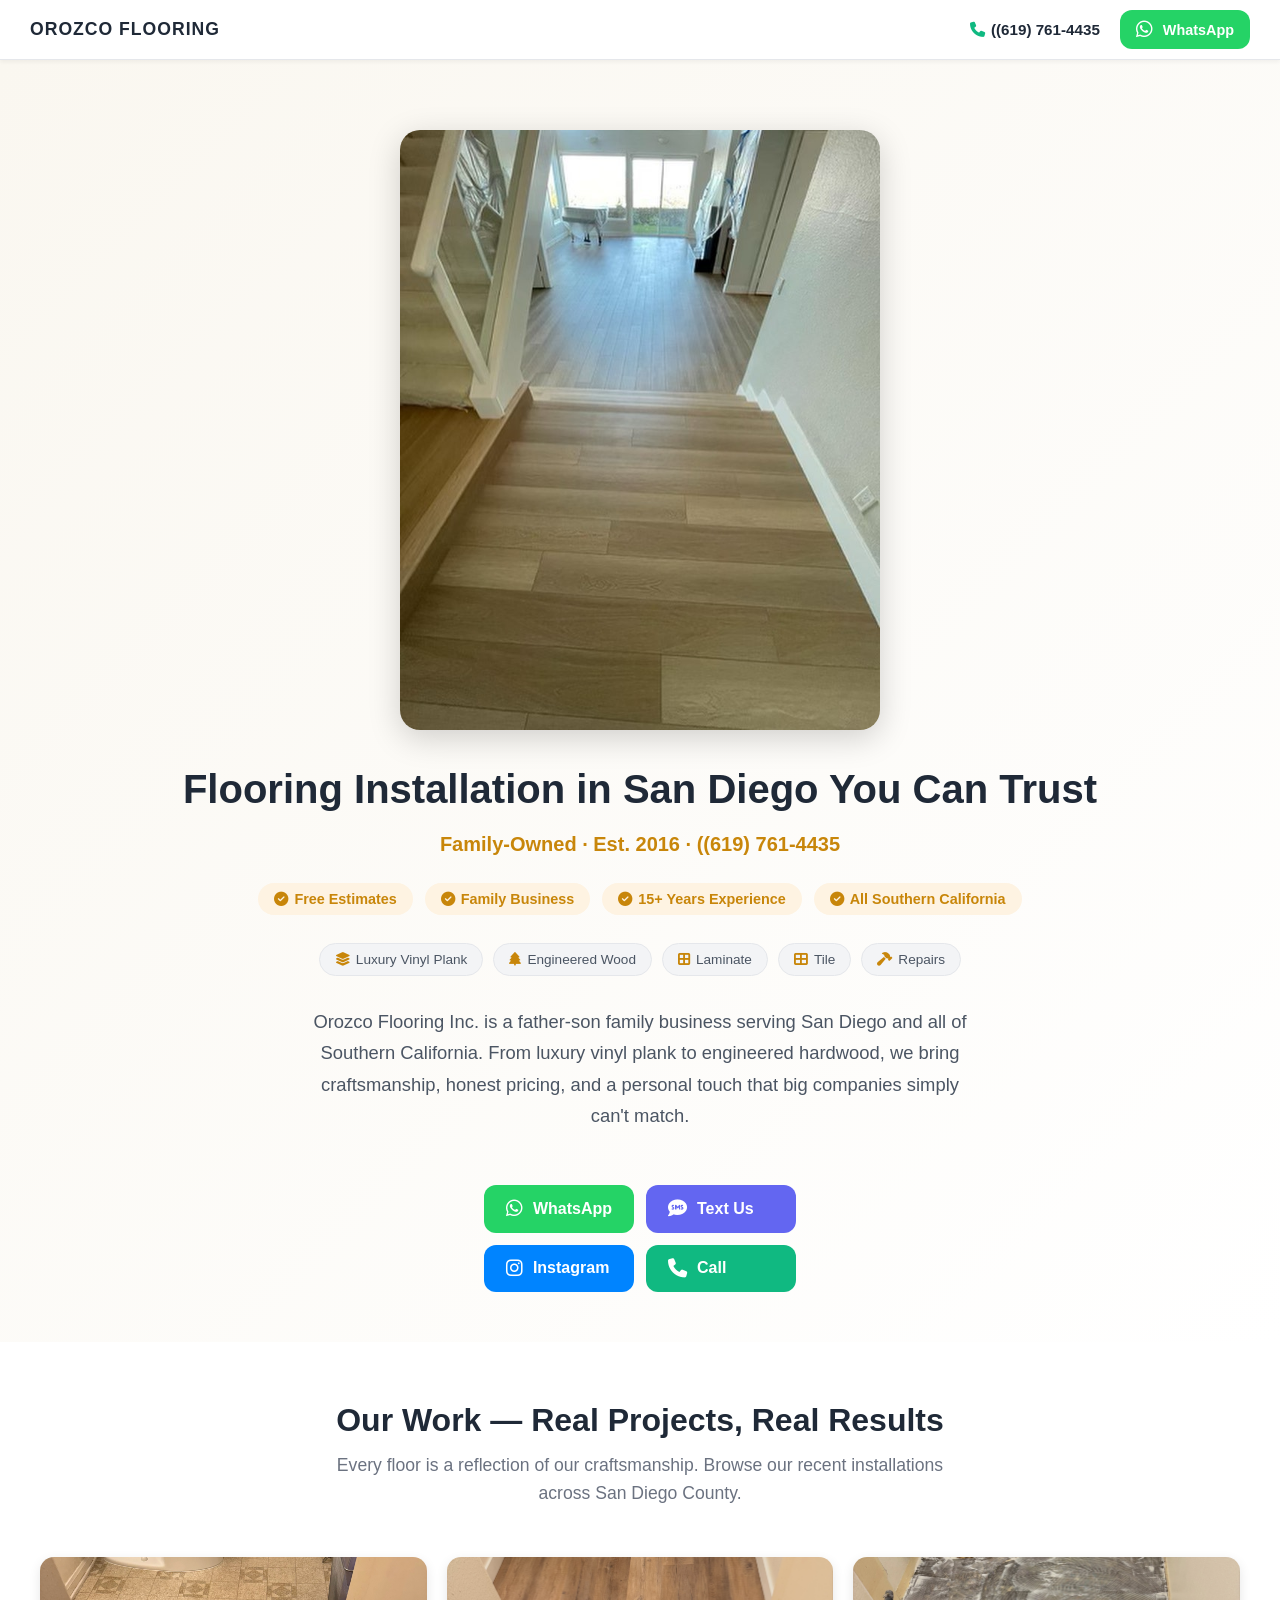
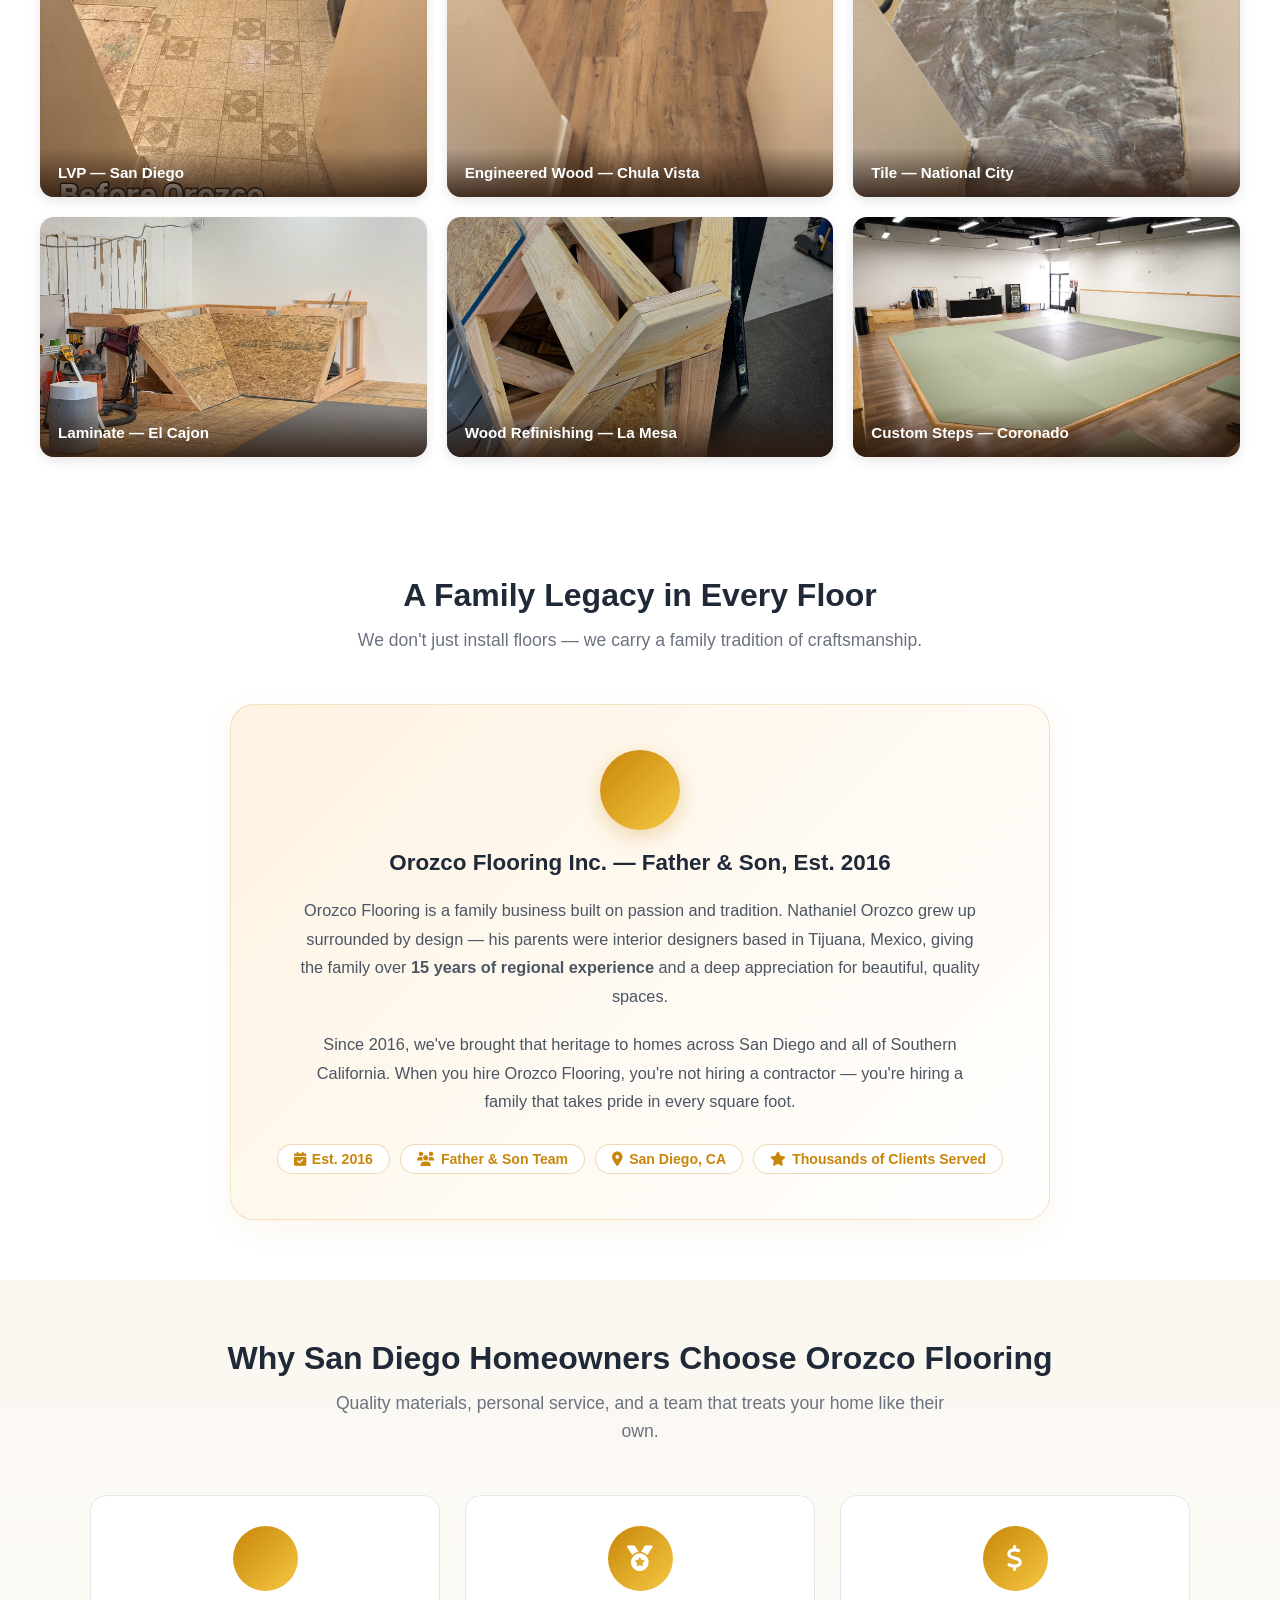
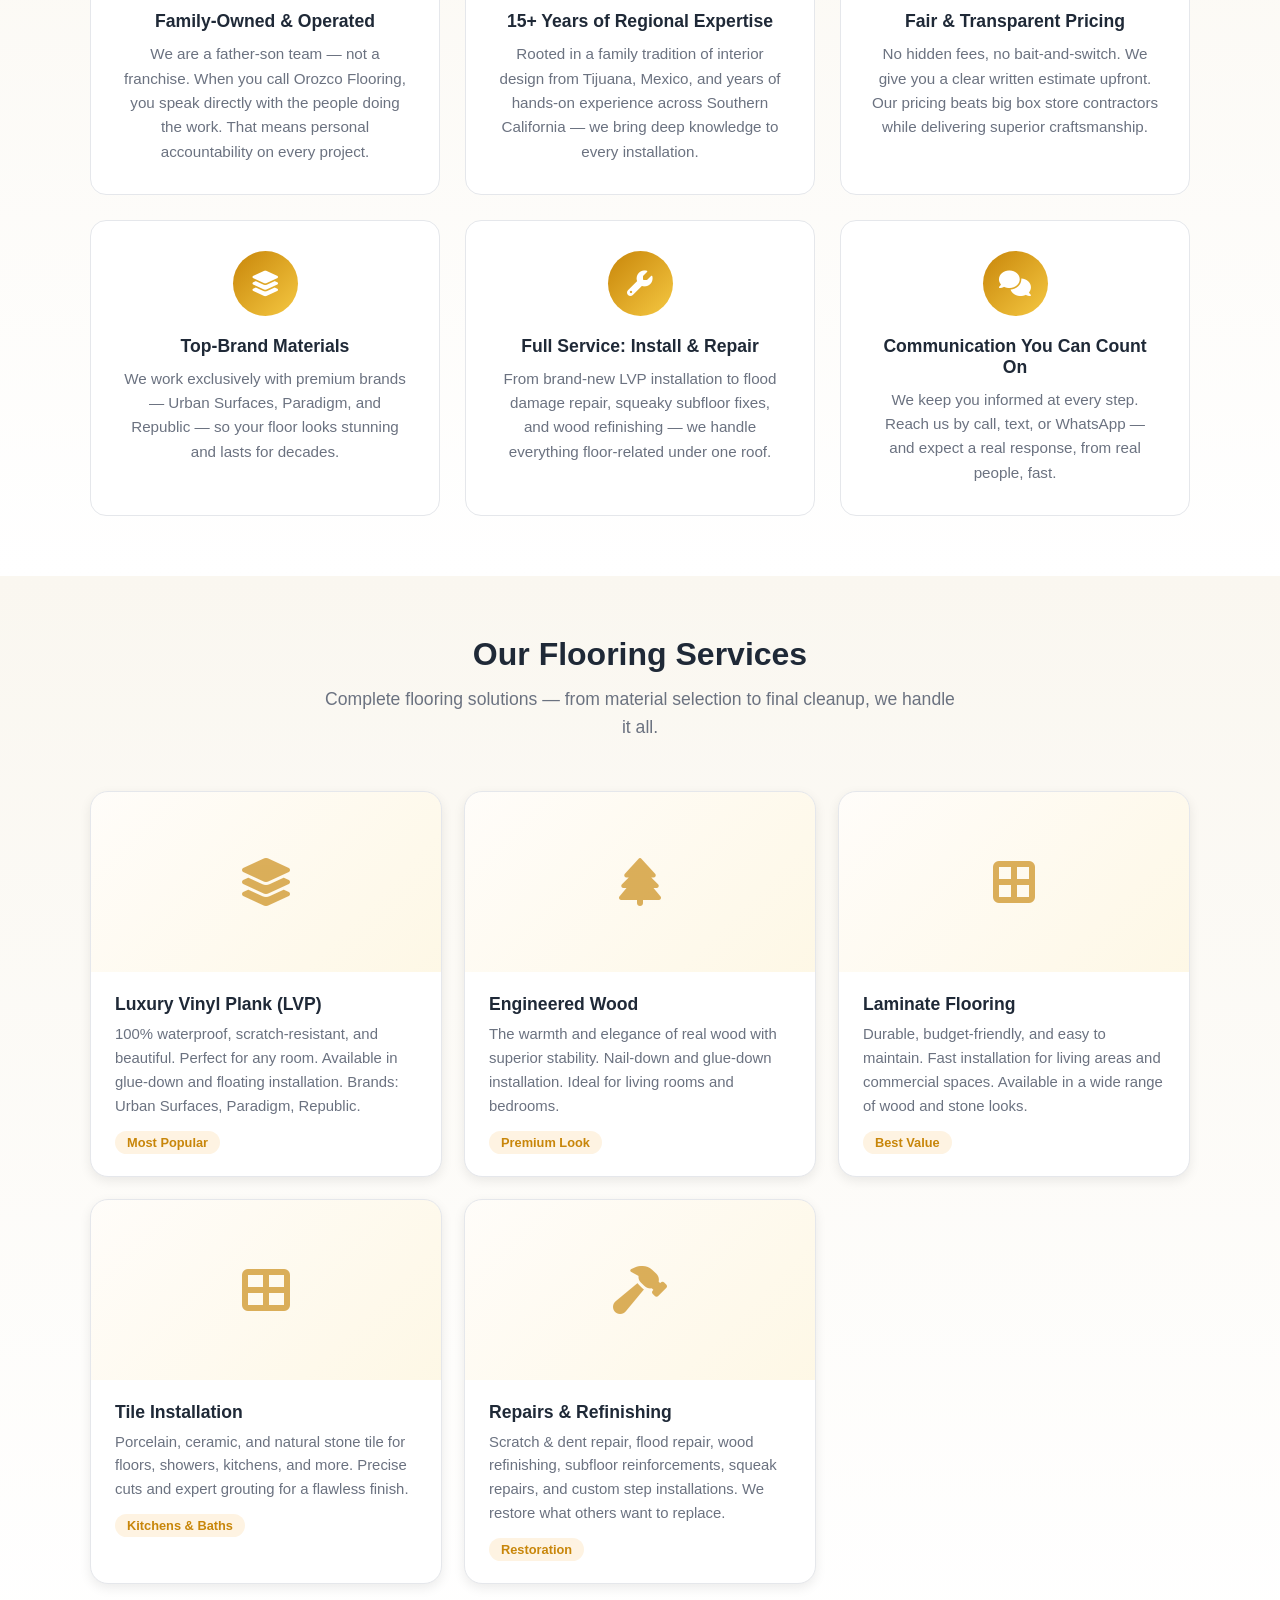
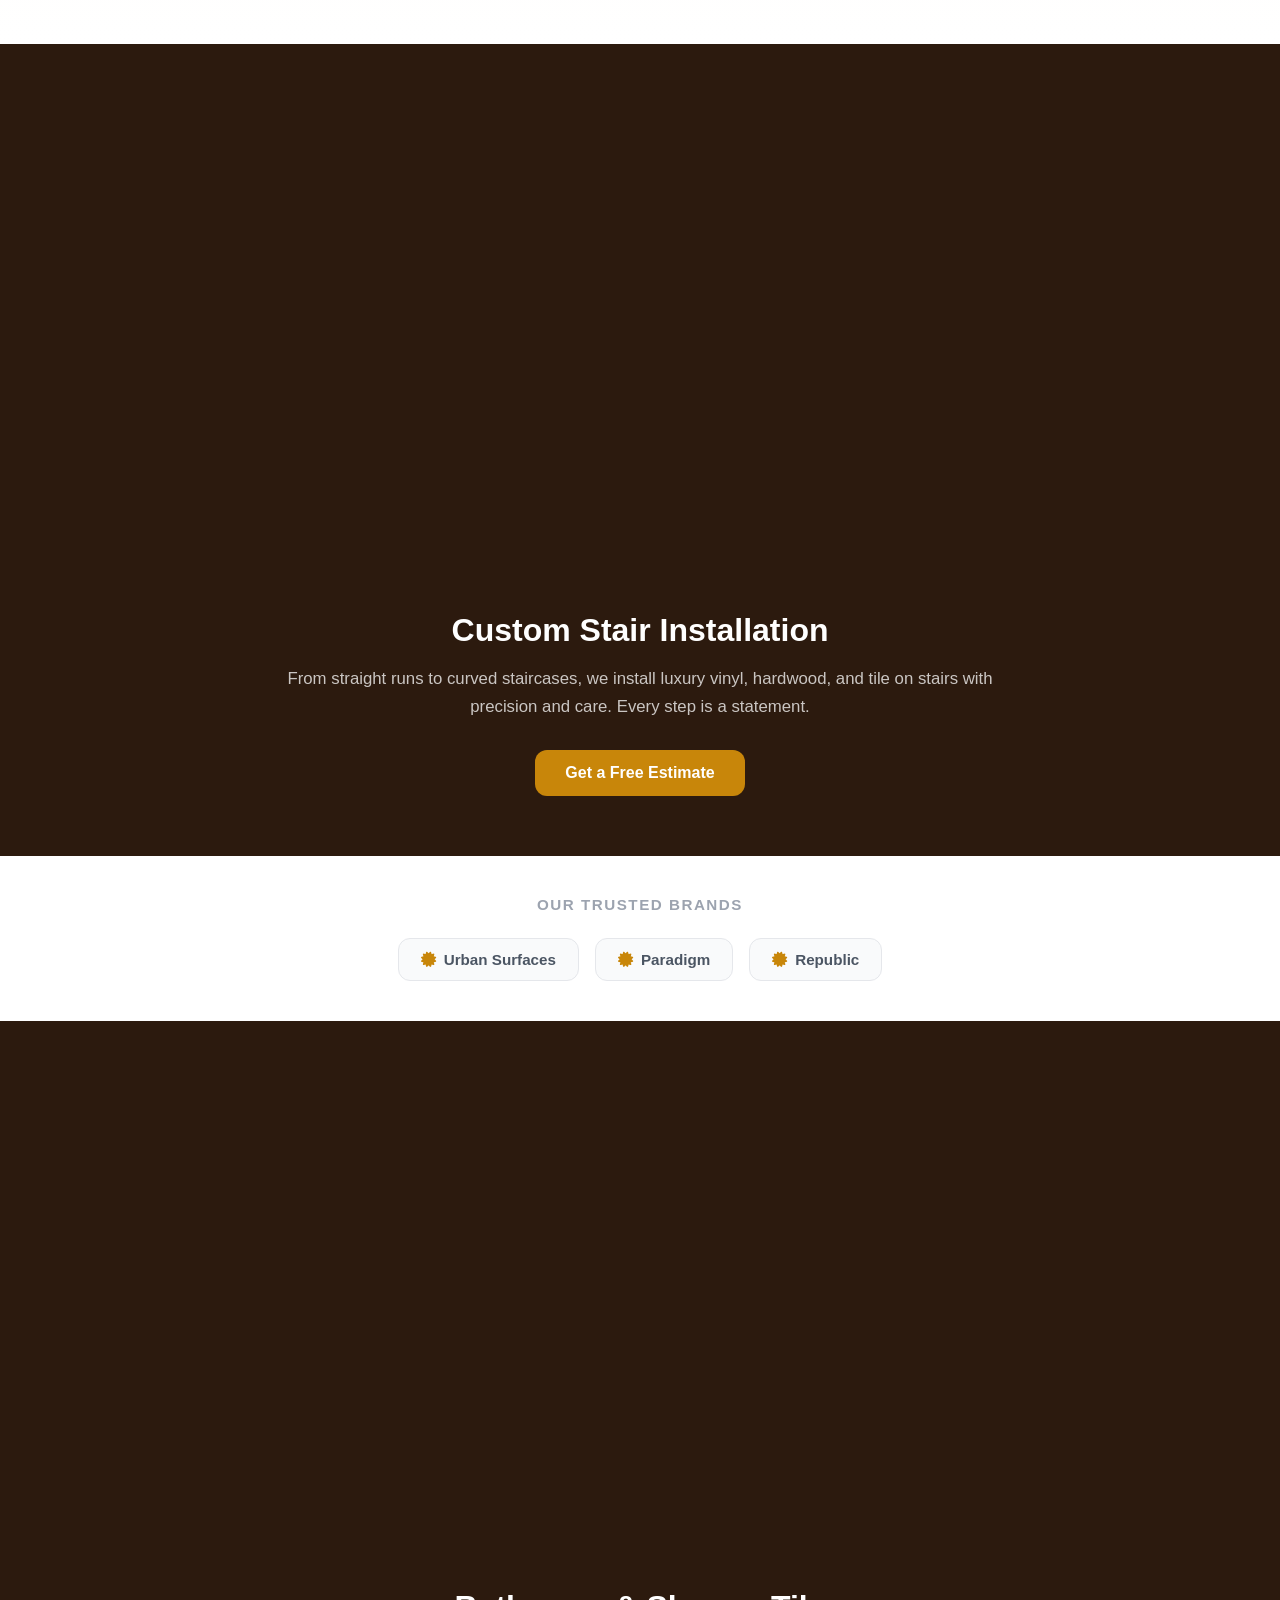
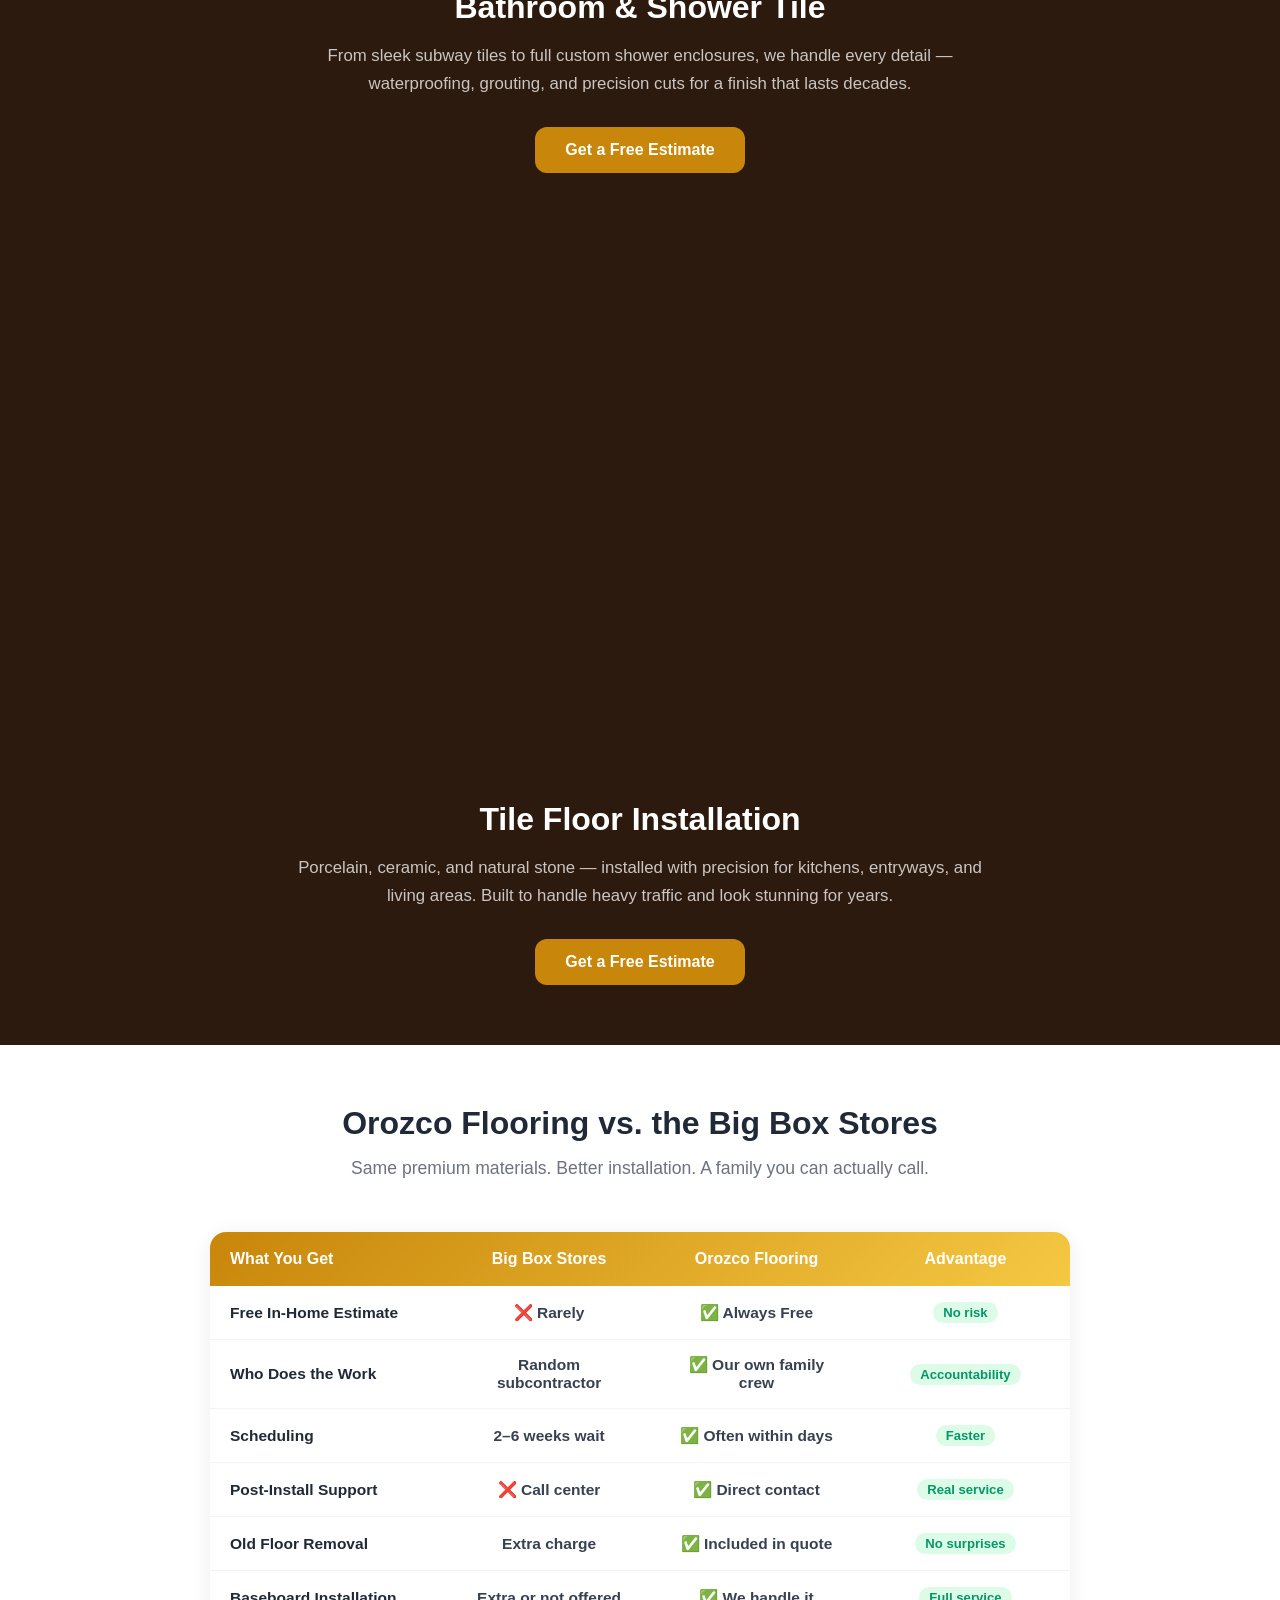
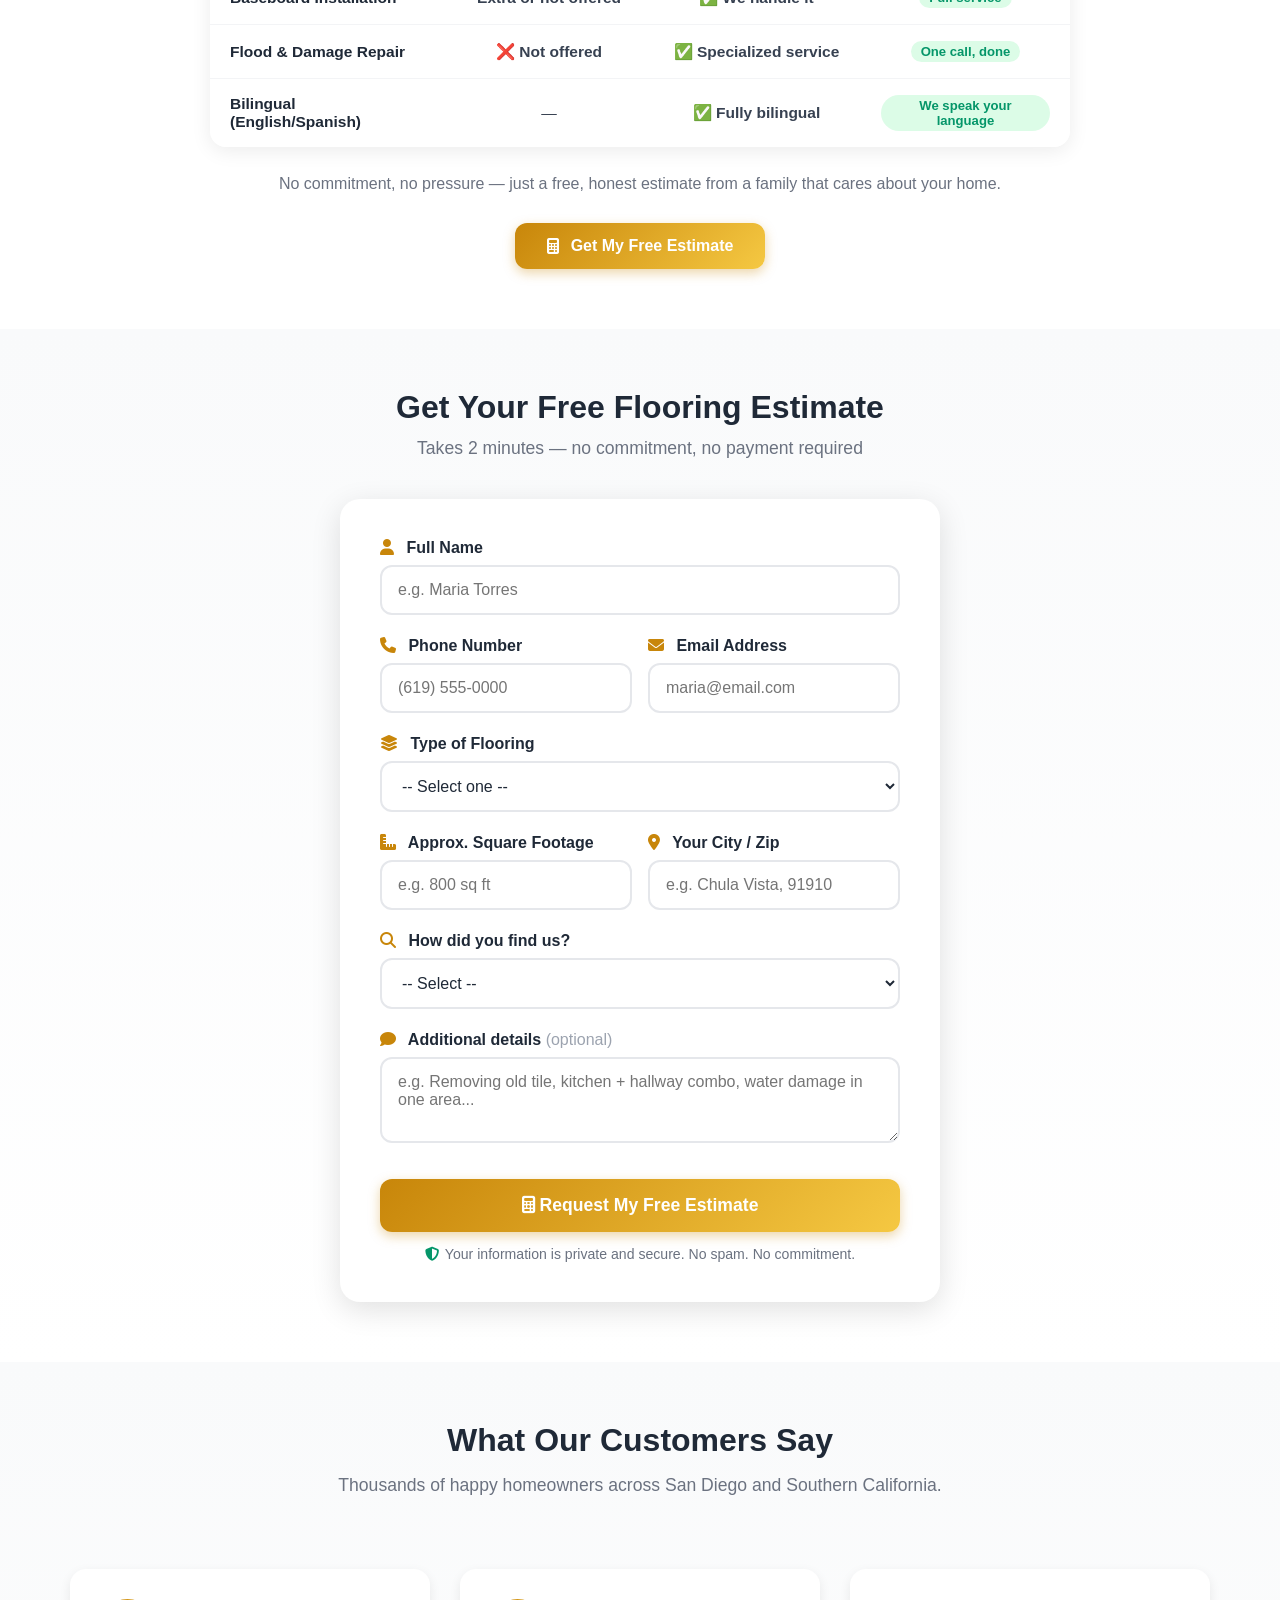
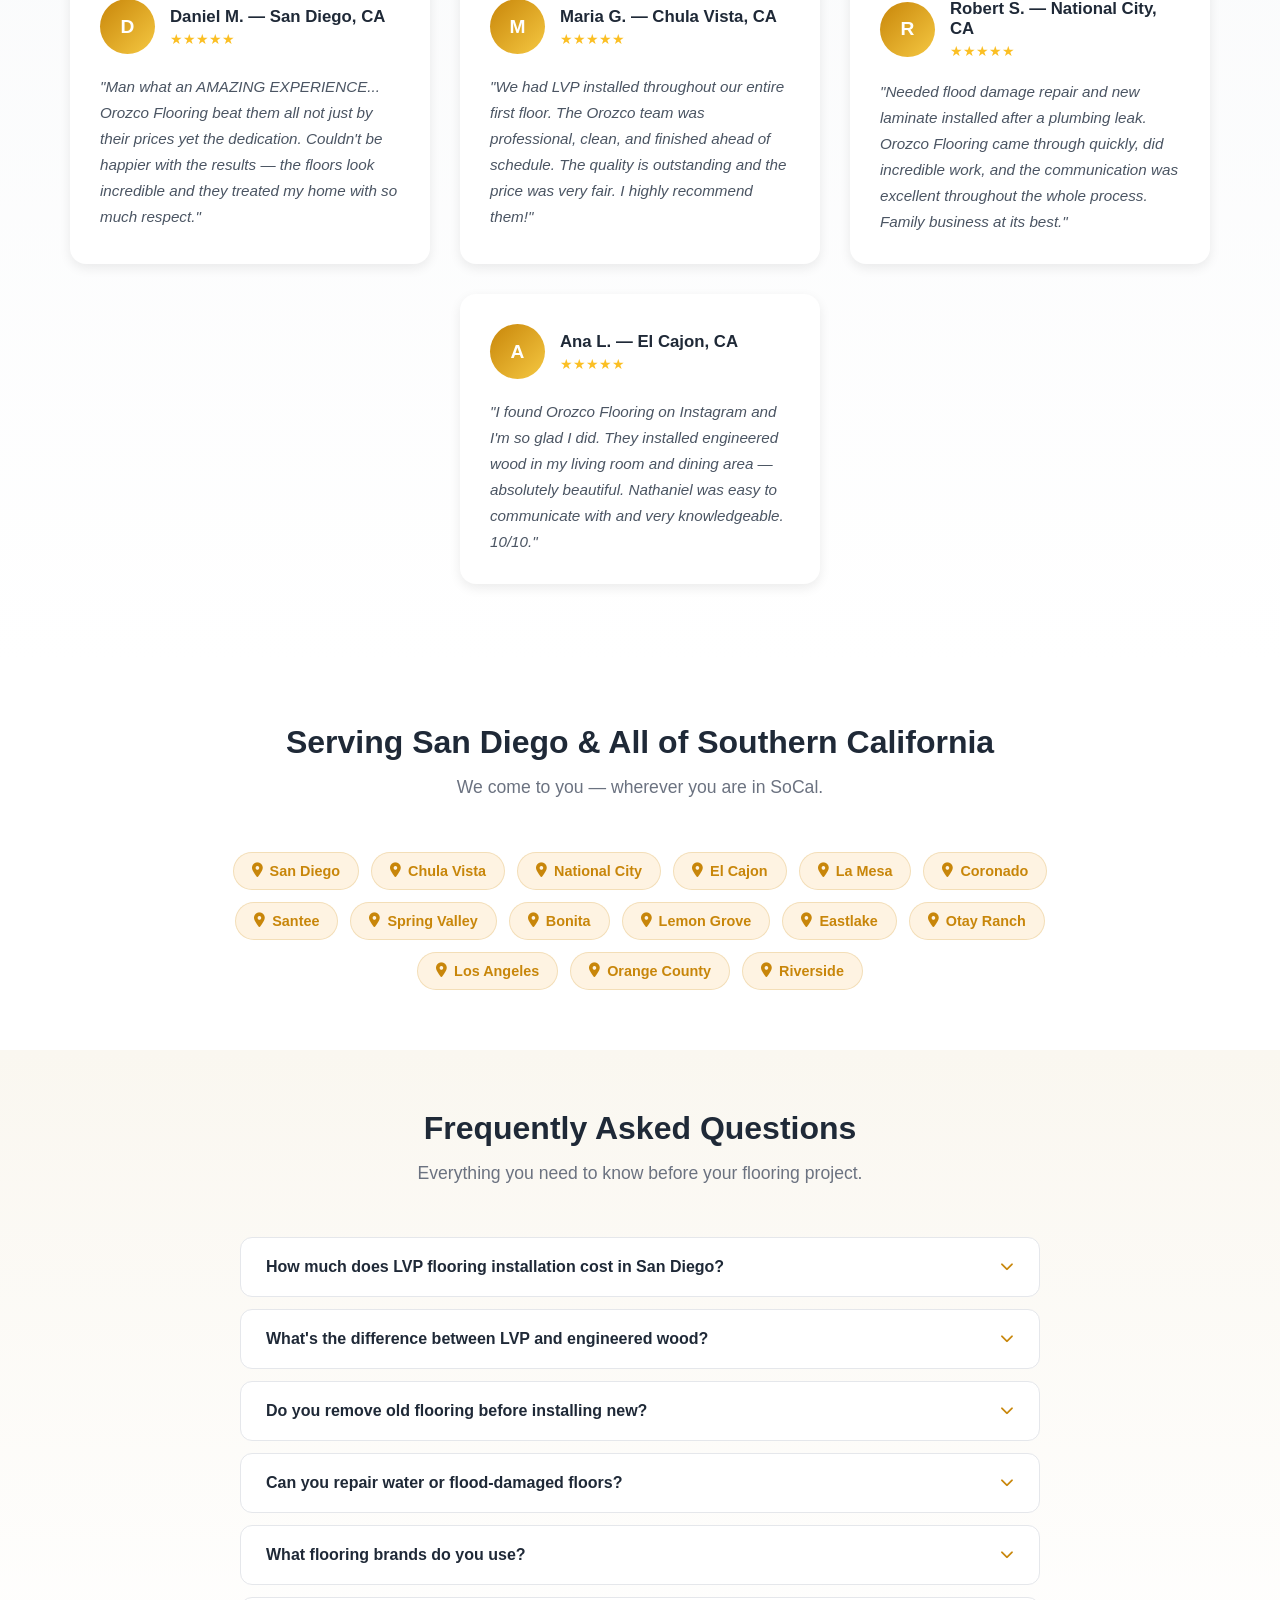
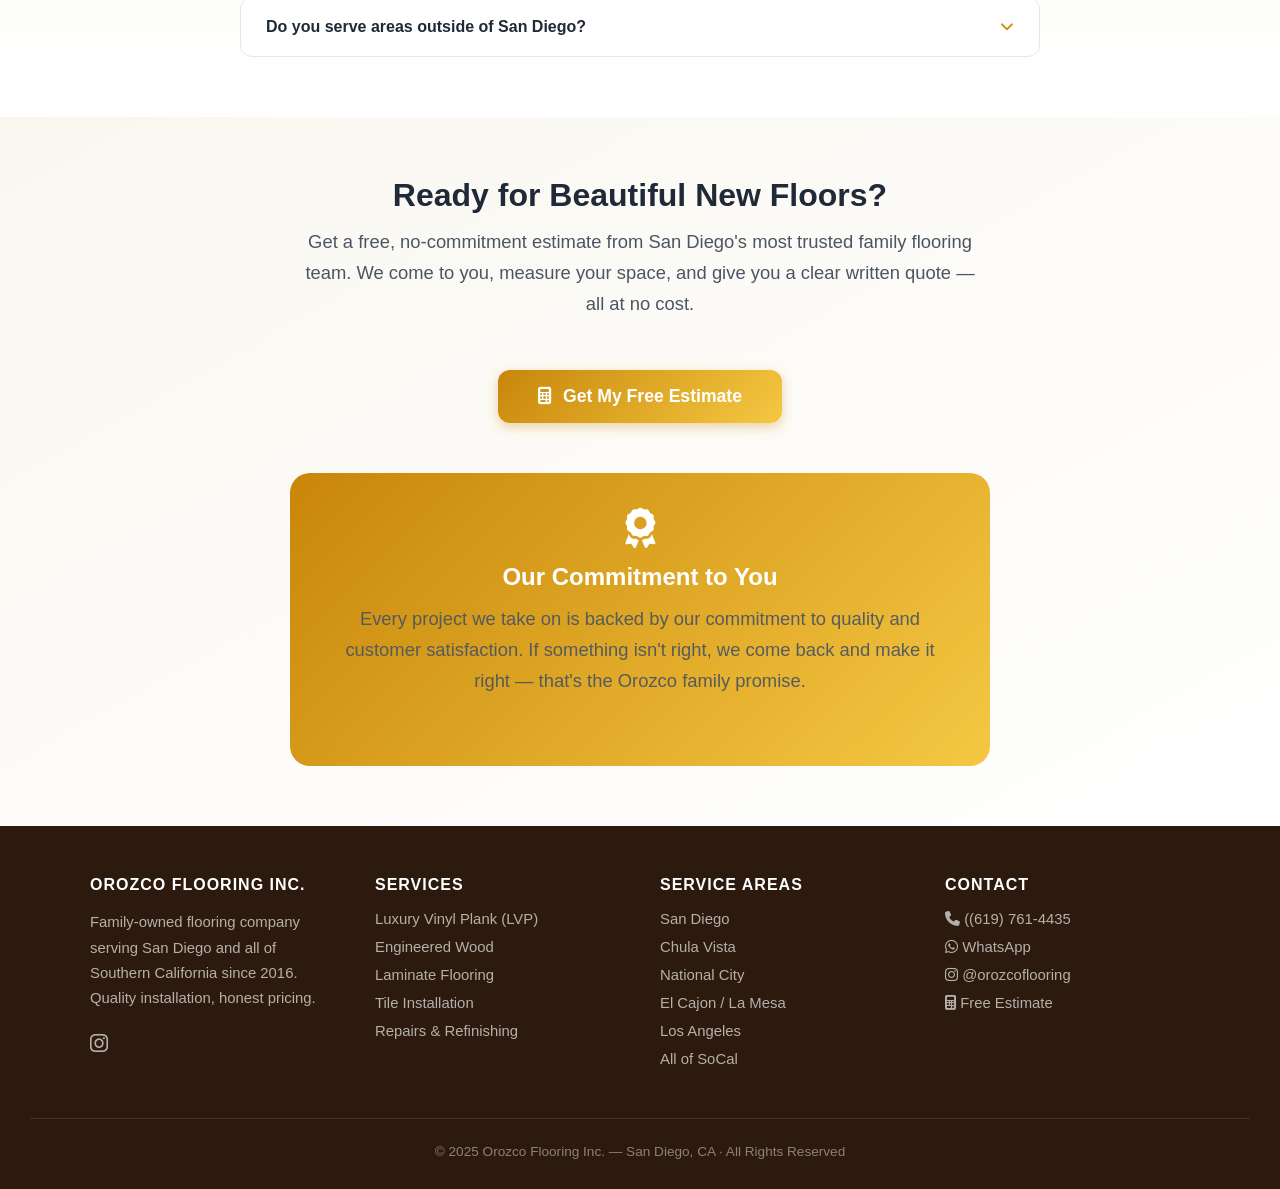
==== index.html @ 822258e5 "Add hero01 + 6 project photos from Instagram, set hero image" ====
<!DOCTYPE html>
<html lang="en">
<head>
  <meta charset="utf-8">
  <meta name="viewport" content="width=device-width, initial-scale=1.0">

  <title>Orozco Flooring San Diego | LVP, Hardwood & Tile Installation | ((619) 761-4435</title>
  <meta name="description" content="Orozco Flooring Inc. — family-owned flooring company in San Diego. LVP, engineered wood, laminate, tile & repairs. Free estimates. Call ((619) 761-4435.">
  <meta name="keywords" content="flooring San Diego, hardwood flooring San Diego, LVP installation San Diego, luxury vinyl plank San Diego, laminate floors San Diego, Orozco Flooring, floor repair San Diego, engineered wood San Diego">
  <link rel="canonical" href="https://orozcoflooringsd.com/">
  <link rel="icon" href="/images/favicon.png" type="image/png">

  <meta property="og:type" content="website">
  <meta property="og:url" content="https://orozcoflooringsd.com/">
  <meta property="og:title" content="Orozco Flooring San Diego | LVP, Hardwood & Tile | ((619) 761-4435">
  <meta property="og:description" content="Family-owned flooring company in San Diego. Quality installation, fair prices, and a team that treats your home like their own. Free estimates.">
  <meta property="og:image" content="https://orozcoflooringsd.com/images/hero01.jpg">

  <script type="application/ld+json">
  {
    "@context": "https://schema.org",
    "@type": "HomeAndConstructionBusiness",
    "name": "Orozco Flooring Inc.",
    "url": "https://orozcoflooringsd.com",
    "telephone": "+1-619-761-4435",
    "description": "Family-owned flooring company in San Diego, CA. Specializing in luxury vinyl plank, engineered wood, laminate, tile, and repairs. Established 2016.",
    "areaServed": "San Diego County",
    "foundingDate": "2016",
    "sameAs": ["https://www.instagram.com/orozcoflooring"]
  }
  </script>

  <script type="application/ld+json">
  {
    "@context": "https://schema.org",
    "@type": "FAQPage",
    "mainEntity": [
      {
        "@type": "Question",
        "name": "How much does LVP flooring installation cost in San Diego?",
        "acceptedAnswer": {
          "@type": "Answer",
          "text": "LVP flooring installation cost in San Diego varies based on square footage, subfloor condition, and material choice. Orozco Flooring offers free in-home estimates with no commitment — call ((619) 761-4435 to schedule yours."
        }
      },
      {
        "@type": "Question",
        "name": "What flooring brands does Orozco Flooring use?",
        "acceptedAnswer": {
          "@type": "Answer",
          "text": "Orozco Flooring works with top-quality brands including Urban Surfaces, Paradigm, and Republic — known for durability, style, and warranty coverage."
        }
      },
      {
        "@type": "Question",
        "name": "Is Orozco Flooring a family business?",
        "acceptedAnswer": {
          "@type": "Answer",
          "text": "Yes. Orozco Flooring Inc. is a father-son family company established in 2016. The Orozco family has deep roots in interior design — Nathaniel Orozco's parents were interior designers in Tijuana, Mexico, bringing over 15 years of regional expertise to every project."
        }
      },
      {
        "@type": "Question",
        "name": "Do you offer floor repairs in San Diego?",
        "acceptedAnswer": {
          "@type": "Answer",
          "text": "Yes. Orozco Flooring handles scratch and dent repair, flood repair, squeak repairs, subfloor reinforcements, and custom step installations throughout San Diego and Southern California."
        }
      },
      {
        "@type": "Question",
        "name": "Do you offer free estimates?",
        "acceptedAnswer": {
          "@type": "Answer",
          "text": "Yes. Orozco Flooring provides free, no-obligation in-home estimates. Call or text ((619) 761-4435 or send us a WhatsApp message to schedule."
        }
      }
    ]
  }
  </script>

  <link rel="stylesheet" href="/styles.css">
  <link rel="stylesheet" href="https://cdnjs.cloudflare.com/ajax/libs/font-awesome/6.4.0/css/all.min.css">

  <style>
    /* ====== HERO ====== */
    .hero {
      display: flex; flex-direction: column; align-items: center;
      justify-content: center; text-align: center;
      padding: 70px 20px 50px;
      background: linear-gradient(to bottom right, #faf7f0, #ffffff);
    }
    .hero-banner {
      max-width: 480px; width: 100%; height: auto;
      margin-bottom: 35px; border-radius: 20px;
      box-shadow: 0 8px 32px rgba(0,0,0,0.18);
      transition: transform 0.3s ease;
    }
    .hero-banner:hover { transform: scale(1.03); }
    .hero h1 {
      font-size: 2.5rem; color: #1f2937;
      margin-bottom: 14px; font-weight: 800; line-height: 1.2;
    }
    .hero .hero-tagline {
      font-size: 1.25rem; color: var(--primary);
      font-weight: 700; margin-bottom: 22px;
    }
    .hero p {
      font-size: 1.15rem; color: #4b5563;
      max-width: 680px; margin-bottom: 30px; line-height: 1.7;
    }
    .hero-benefits {
      display: flex; flex-wrap: wrap;
      gap: 12px; justify-content: center; margin-bottom: 28px;
    }
    .hero-benefit-tag {
      background: #fef3e2; color: var(--primary);
      font-weight: 600; font-size: 0.9rem;
      padding: 8px 16px; border-radius: 50px;
      display: flex; align-items: center; gap: 6px;
    }
    .service-badges {
      display: flex; flex-wrap: wrap;
      gap: 10px; justify-content: center; margin-bottom: 30px;
    }
    .service-badge {
      background: #f3f4f6; border: 1px solid #e5e7eb;
      padding: 8px 15px; border-radius: 50px;
      font-size: 0.85rem; color: #4b5563;
      display: flex; align-items: center; gap: 6px;
    }
    .service-badge i { color: var(--primary); }

    /* ====== GALLERY ====== */
    .gallery { padding: 60px 20px; background: #ffffff; }
    .gallery h2, .why-us h2, .services-section h2,
    .comparison-section h2, .faq-section h2,
    .estimate-section h2, .final-cta h2,
    .testimonials h2, .areas-section h2 {
      text-align: center; font-size: 2rem;
      color: #1f2937; margin-bottom: 12px; font-weight: 700;
    }
    .section-subtitle {
      text-align: center; font-size: 1.1rem; color: #6b7280;
      margin-bottom: 50px; max-width: 640px;
      margin-left: auto; margin-right: auto; line-height: 1.6;
    }
    .gallery-grid {
      display: grid; grid-template-columns: 1fr;
      gap: 20px; max-width: 1200px; margin: 0 auto;
    }
    @media (min-width: 600px) { .gallery-grid { grid-template-columns: repeat(2, 1fr); } }
    @media (min-width: 900px) { .gallery-grid { grid-template-columns: repeat(3, 1fr); } }
    .gallery-item {
      border-radius: 14px; overflow: hidden;
      box-shadow: 0 4px 12px rgba(0,0,0,0.1);
      transition: transform 0.3s ease, box-shadow 0.3s ease; position: relative;
    }
    .gallery-item:hover { transform: scale(1.03); box-shadow: 0 8px 24px rgba(0,0,0,0.18); }
    .gallery-item img { width: 100%; height: 240px; object-fit: cover; display: block; }
    .gallery-label {
      position: absolute; bottom: 0; left: 0; right: 0;
      background: linear-gradient(to top, rgba(44,26,14,0.85), transparent);
      color: white; padding: 16px 18px; font-weight: 600; font-size: 0.95rem;
    }

    /* ====== WHY CHOOSE US ====== */
    .why-us { padding: 60px 20px; background: linear-gradient(to bottom, #faf7f0, #ffffff); }
    .features-grid {
      display: grid; grid-template-columns: 1fr;
      gap: 25px; max-width: 1100px; margin: 0 auto;
    }
    @media (min-width: 600px) { .features-grid { grid-template-columns: repeat(2, 1fr); } }
    @media (min-width: 900px) { .features-grid { grid-template-columns: repeat(3, 1fr); } }
    .feature-card {
      background: white; border-radius: 16px; padding: 30px;
      text-align: center; border: 1px solid #e5e7eb; transition: all 0.3s ease;
    }
    .feature-card:hover {
      border-color: var(--primary);
      box-shadow: 0 8px 24px rgba(200,134,10,0.12);
      transform: translateY(-4px);
    }
    .feature-icon {
      width: 65px; height: 65px;
      background: linear-gradient(135deg, var(--primary), var(--accent));
      border-radius: 50%; display: flex; align-items: center;
      justify-content: center; margin: 0 auto 20px;
    }
    .feature-icon i { font-size: 1.6rem; color: white; }
    .feature-card h3 { font-size: 1.1rem; color: #1f2937; margin: 0 0 10px; font-weight: 700; }
    .feature-card p { font-size: 0.95rem; color: #6b7280; line-height: 1.6; margin: 0; }

    /* ====== ABOUT / FAMILY ====== */
    .about-section { padding: 60px 20px; background: #ffffff; }
    .about-section h2 { text-align: center; font-size: 2rem; color: #1f2937; margin-bottom: 12px; font-weight: 700; }
    .about-card {
      max-width: 820px; margin: 0 auto;
      background: linear-gradient(135deg, #fef3e2, #ffffff);
      border-radius: 24px; padding: 45px 40px;
      border: 1px solid rgba(200,134,10,0.2);
      box-shadow: 0 8px 28px rgba(200,134,10,0.08);
      display: flex; flex-direction: column; align-items: center;
      text-align: center; gap: 20px;
    }
    .about-icon {
      width: 80px; height: 80px;
      background: linear-gradient(135deg, var(--primary), var(--accent));
      border-radius: 50%; display: flex; align-items: center;
      justify-content: center; font-size: 2.2rem; color: white;
      box-shadow: 0 6px 20px rgba(200,134,10,0.3);
    }
    .about-card h3 { font-size: 1.4rem; color: #1f2937; font-weight: 800; margin: 0; }
    .about-card p { font-size: 1.02rem; color: #4b5563; line-height: 1.75; margin: 0; max-width: 680px; }
    .about-badges {
      display: flex; flex-wrap: wrap; gap: 10px; justify-content: center; margin-top: 8px;
    }
    .about-badge {
      background: white; border: 1px solid rgba(200,134,10,0.3);
      color: var(--primary); font-weight: 600; font-size: 0.88rem;
      padding: 6px 16px; border-radius: 50px;
      display: flex; align-items: center; gap: 6px;
    }

    /* ====== SERVICES ====== */
    .services-section { padding: 60px 20px; background: linear-gradient(to bottom, #faf7f0, #ffffff); }
    .services-grid {
      display: grid; grid-template-columns: 1fr;
      gap: 22px; max-width: 1100px; margin: 0 auto;
    }
    @media (min-width: 600px) { .services-grid { grid-template-columns: repeat(2, 1fr); } }
    @media (min-width: 900px) { .services-grid { grid-template-columns: repeat(3, 1fr); } }
    .service-card {
      border-radius: 18px; overflow: hidden;
      box-shadow: 0 4px 12px rgba(0,0,0,0.08);
      transition: all 0.3s ease; background: white; border: 1px solid #e5e7eb;
    }
    .service-card:hover {
      transform: translateY(-5px);
      box-shadow: 0 10px 28px rgba(200,134,10,0.14);
      border-color: var(--primary);
    }
    .service-img-placeholder {
      width: 100%; height: 180px;
      background: linear-gradient(135deg, #fef3e233, #f5c84222);
      display: flex; align-items: center; justify-content: center;
    }
    .service-img-placeholder i { font-size: 3rem; color: var(--primary); opacity: 0.65; }
    .service-body { padding: 22px 24px; }
    .service-body h3 { font-size: 1.1rem; color: #1f2937; font-weight: 700; margin-bottom: 8px; }
    .service-body p { font-size: 0.93rem; color: #6b7280; line-height: 1.6; margin: 0; }
    .service-tag {
      display: inline-block; margin-top: 12px;
      background: #fef3e2; color: var(--primary);
      font-size: 0.8rem; font-weight: 700;
      padding: 4px 12px; border-radius: 50px;
    }

    /* ====== COMPARISON TABLE ====== */
    .comparison-section { padding: 60px 20px; background: #ffffff; }
    .cost-table-wrap {
      max-width: 860px; margin: 0 auto;
      overflow-x: auto; border-radius: 16px;
      box-shadow: 0 4px 20px rgba(0,0,0,0.08);
    }
    .cost-table {
      width: 100%; border-collapse: collapse;
      background: white; font-size: 0.97rem;
    }
    .cost-table thead tr {
      background: linear-gradient(135deg, var(--primary), var(--accent)); color: white;
    }
    .cost-table thead th {
      padding: 18px 20px; text-align: left; font-weight: 700; font-size: 1rem;
    }
    .cost-table thead th:not(:first-child) { text-align: center; }
    .cost-table tbody tr { border-bottom: 1px solid #f3f4f6; }
    .cost-table tbody tr:last-child { border-bottom: none; }
    .cost-table tbody tr:hover { background: #faf7f0; }
    .cost-table td { padding: 16px 20px; color: #374151; }
    .cost-table td:not(:first-child) { text-align: center; }
    .cost-table td:first-child { font-weight: 600; color: #1f2937; }
    .price-other { color: #dc2626; font-weight: 600; }
    .price-us { color: #059669; font-weight: 700; }
    .savings-badge {
      background: #dcfce7; color: #059669;
      font-size: 0.82rem; font-weight: 700;
      padding: 3px 10px; border-radius: 50px; display: inline-block;
    }
    .table-cta { text-align: center; margin-top: 28px; }
    .table-cta p { color: #6b7280; margin-bottom: 15px; }

    /* ====== ESTIMATE FORM ====== */
    .estimate-section {
      padding: 60px 20px;
      background: linear-gradient(to bottom, #f9fafb, #ffffff);
      text-align: center;
    }
    .estimate-subtitle { font-size: 1.1rem; color: #6b7280; margin-bottom: 40px; }
    .estimate-form {
      max-width: 600px; margin: 0 auto; background: white;
      padding: 40px; border-radius: 20px;
      box-shadow: 0 8px 30px rgba(0,0,0,0.12); text-align: left;
    }
    .form-group { margin-bottom: 22px; }
    .form-group label {
      display: block; font-weight: 600; color: #1f2937;
      margin-bottom: 8px; font-size: 1rem;
    }
    .form-group label i { color: var(--primary); margin-right: 8px; }
    .form-group input[type="text"],
    .form-group input[type="tel"],
    .form-group input[type="email"],
    .form-group select,
    .form-group textarea {
      width: 100%; padding: 14px 16px;
      border: 2px solid #e5e7eb; border-radius: 12px;
      font-size: 1rem; transition: all 0.3s ease;
      box-sizing: border-box; background: white;
      font-family: inherit; color: #1f2937;
    }
    .form-group input:focus,
    .form-group select:focus,
    .form-group textarea:focus {
      outline: none; border-color: var(--primary);
      box-shadow: 0 0 0 3px rgba(200,134,10,0.12);
    }
    .form-row { display: grid; grid-template-columns: 1fr 1fr; gap: 16px; }
    @media (max-width: 520px) { .form-row { grid-template-columns: 1fr; } }
    .submit-btn {
      width: 100%; padding: 16px;
      background: linear-gradient(135deg, var(--primary), var(--accent));
      color: white; border: none; border-radius: 12px;
      font-size: 1.1rem; font-weight: 600; cursor: pointer;
      transition: all 0.3s ease;
      box-shadow: 0 4px 12px rgba(200,134,10,0.35); margin-top: 10px;
    }
    .submit-btn:hover {
      background: linear-gradient(135deg, var(--primary-dark), #D4A82A);
      box-shadow: 0 6px 16px rgba(200,134,10,0.45); transform: translateY(-2px);
    }
    .submit-btn:disabled { opacity: 0.75; cursor: not-allowed; transform: none; }
    .submit-btn .btn-spinner {
      display: none; width: 18px; height: 18px;
      border: 3px solid rgba(255,255,255,0.4);
      border-top-color: white; border-radius: 50%;
      animation: spin 0.7s linear infinite;
      margin-right: 10px; vertical-align: middle;
    }
    @keyframes spin { to { transform: rotate(360deg); } }
    .submit-btn.loading .btn-spinner { display: inline-block; }
    .submit-btn.loading .btn-label { display: none; }
    .form-reassurance {
      text-align: center; margin-top: 14px; font-size: 0.88rem;
      color: #6b7280; display: flex; align-items: center;
      justify-content: center; gap: 6px;
    }
    .form-reassurance i { color: #059669; }
    .estimate-success {
      display: none; max-width: 600px; margin: 0 auto;
      background: white; padding: 50px 40px; border-radius: 20px;
      box-shadow: 0 8px 30px rgba(0,0,0,0.12);
      text-align: center; animation: fadeInUp 0.5s ease;
    }
    @keyframes fadeInUp {
      from { opacity: 0; transform: translateY(20px); }
      to   { opacity: 1; transform: translateY(0); }
    }
    .success-icon {
      width: 80px; height: 80px;
      background: linear-gradient(135deg, var(--primary), var(--accent));
      border-radius: 50%; display: flex; align-items: center;
      justify-content: center; margin: 0 auto 24px; font-size: 2.2rem; color: white;
    }
    .estimate-success h3 { font-size: 1.7rem; color: #1f2937; font-weight: 700; margin-bottom: 10px; }
    .estimate-success p { color: #6b7280; font-size: 1.05rem; line-height: 1.6; margin-bottom: 8px; }
    .success-actions { display: flex; gap: 12px; justify-content: center; flex-wrap: wrap; margin-top: 28px; }
    .btn-success-wa {
      display: inline-flex; align-items: center; gap: 8px;
      background: #25D366; color: white; padding: 13px 24px;
      border-radius: 12px; font-weight: 600; font-size: 1rem;
      text-decoration: none;
    }
    .btn-success-call {
      display: inline-flex; align-items: center; gap: 8px;
      background: linear-gradient(135deg, var(--primary), var(--accent));
      color: white; padding: 13px 24px; border-radius: 12px;
      font-weight: 600; font-size: 1rem; text-decoration: none; border: none; cursor: pointer;
    }

    /* ====== TESTIMONIALS ====== */
    .testimonials {
      padding: 60px 20px;
      background: linear-gradient(to bottom, #f9fafb, #ffffff); overflow: hidden;
    }
    .testimonials-container {
      display: flex; overflow-x: auto; scroll-snap-type: x mandatory;
      gap: 30px; padding: 20px 10px;
      scrollbar-width: thin; -webkit-overflow-scrolling: touch;
    }
    @media (min-width: 768px) {
      .testimonials-container { justify-content: center; flex-wrap: wrap; overflow-x: visible; }
    }
    .testimonial-card {
      background: white; border-radius: 16px; padding: 30px;
      box-shadow: 0 4px 12px rgba(0,0,0,0.08); transition: all 0.3s ease;
      min-width: 300px; max-width: 360px; flex-shrink: 0; scroll-snap-align: start;
    }
    .testimonial-card:hover { box-shadow: 0 8px 24px rgba(0,0,0,0.12); transform: translateY(-5px); }
    .testimonial-header { display: flex; align-items: center; gap: 15px; margin-bottom: 20px; }
    .testimonial-avatar {
      width: 55px; height: 55px; border-radius: 50%;
      background: linear-gradient(135deg, var(--primary), var(--accent));
      display: flex; align-items: center; justify-content: center;
      font-weight: 700; font-size: 1.2rem; color: white; flex-shrink: 0;
    }
    .testimonial-info h3 { font-size: 1.05rem; color: #1f2937; margin: 0 0 4px; }
    .testimonial-stars { color: #fbbf24; font-size: 0.9rem; }
    .testimonial-text { color: #4b5563; line-height: 1.7; font-size: 0.95rem; font-style: italic; }

    /* ====== BRANDS ====== */
    .brands-section {
      padding: 40px 20px; background: #ffffff; text-align: center;
    }
    .brands-section h3 {
      font-size: 0.95rem; text-transform: uppercase;
      letter-spacing: 1.5px; color: #9ca3af;
      margin-bottom: 25px; font-weight: 600;
    }
    .brands-row {
      display: flex; flex-wrap: wrap;
      gap: 16px; justify-content: center; align-items: center;
    }
    .brand-chip {
      background: #f9fafb; border: 1px solid #e5e7eb;
      border-radius: 12px; padding: 12px 22px;
      font-weight: 700; font-size: 0.95rem; color: #4b5563;
      display: flex; align-items: center; gap: 8px;
      transition: all 0.2s ease;
    }
    .brand-chip:hover { border-color: var(--primary); color: var(--primary); }
    .brand-chip i { color: var(--primary); }

    /* ====== FAQ ====== */
    .faq-section { padding: 60px 20px; background: linear-gradient(to bottom, #faf7f0, #ffffff); }
    .faq-list { max-width: 800px; margin: 0 auto; display: flex; flex-direction: column; gap: 12px; }
    .faq-item {
      background: white; border-radius: 12px;
      border: 1px solid #e5e7eb; overflow: hidden; transition: box-shadow 0.3s;
    }
    .faq-item:hover { box-shadow: 0 4px 12px rgba(0,0,0,0.08); }
    .faq-question {
      padding: 20px 25px; font-weight: 600; color: #1f2937;
      font-size: 1rem; cursor: pointer; display: flex;
      justify-content: space-between; align-items: center;
      gap: 15px; user-select: none;
    }
    .faq-question i { color: var(--primary); font-size: 0.85rem; transition: transform 0.3s; flex-shrink: 0; }
    .faq-answer { padding: 0 25px 20px; color: #4b5563; line-height: 1.7; font-size: 0.97rem; display: none; }
    .faq-item.open .faq-answer { display: block; }
    .faq-item.open .faq-question { color: var(--primary); }
    .faq-item.open .faq-question i { transform: rotate(180deg); }

    /* ====== SERVICE AREAS ====== */
    .areas-section { padding: 60px 20px; background: #ffffff; }
    .areas-grid {
      display: flex; flex-wrap: wrap; gap: 12px;
      justify-content: center; max-width: 900px; margin: 30px auto 0;
    }
    .area-chip {
      background: #fef3e2; color: var(--primary);
      padding: 10px 18px; border-radius: 50px;
      font-weight: 600; font-size: 0.9rem;
      display: flex; align-items: center; gap: 7px;
      border: 1px solid rgba(200,134,10,0.2); transition: all 0.2s ease;
    }
    .area-chip:hover { background: var(--primary); color: white; }

    /* ====== GUARANTEE ====== */
    .guarantee-box {
      max-width: 700px; margin: 50px auto 0;
      background: linear-gradient(135deg, var(--primary), var(--accent));
      border-radius: 20px; padding: 35px;
      text-align: center; color: white;
    }
    .guarantee-box i { font-size: 2.5rem; margin-bottom: 15px; display: block; }
    .guarantee-box h3 { font-size: 1.5rem; margin: 0 0 12px; font-weight: 800; }
    .guarantee-box p { font-size: 1rem; opacity: 0.92; line-height: 1.6; margin: 0; }

    /* ====== FINAL CTA ====== */
    .final-cta {
      padding: 60px 20px;
      background: linear-gradient(to bottom right, #faf7f0, #ffffff);
      text-align: center;
    }
    .final-cta p {
      font-size: 1.15rem; color: #4b5563;
      max-width: 680px; margin: 0 auto 35px; line-height: 1.7;
    }

    @media (max-width: 600px) {
      .hero h1 { font-size: 1.9rem; }
      .hero p { font-size: 1rem; }
      .estimate-form { padding: 25px 20px; }
      .about-card { padding: 30px 22px; }
    }
  </style>
</head>
<body>

  <!-- HEADER -->
  <header>
    <div class="logo-container">
      <img src="/images/logo.png" alt="Orozco Flooring Inc. San Diego" width="50" height="50"
           onerror="this.style.display='none'">
      <div class="clinic-name">Orozco Flooring</div>
    </div>
    <div class="header-contact">
      <a href="tel:+16197614435" class="header-phone">
        <i class="fas fa-phone"></i> ((619) 761-4435
      </a>
      <a href="https://wa.me/16197614435" class="btn whatsapp" target="_blank" rel="noopener"
         style="padding:10px 16px; font-size:0.9rem;">
        <i class="fab fa-whatsapp"></i> WhatsApp
      </a>
    </div>
  </header>

  <!-- HERO -->
  <section class="hero">
    <img src="/images/hero01.jpg"
         alt="Orozco Flooring San Diego — LVP, Hardwood & Tile Installation"
         class="hero-banner" width="480" loading="eager"
         onerror="this.style.display='none'">

    <h1>Flooring Installation in San Diego You Can Trust</h1>
    <p class="hero-tagline">Family-Owned · Est. 2016 · ((619) 761-4435</p>

    <div class="hero-benefits">
      <span class="hero-benefit-tag"><i class="fas fa-check-circle"></i> Free Estimates</span>
      <span class="hero-benefit-tag"><i class="fas fa-check-circle"></i> Family Business</span>
      <span class="hero-benefit-tag"><i class="fas fa-check-circle"></i> 15+ Years Experience</span>
      <span class="hero-benefit-tag"><i class="fas fa-check-circle"></i> All Southern California</span>
    </div>

    <div class="service-badges">
      <span class="service-badge"><i class="fas fa-layer-group"></i> Luxury Vinyl Plank</span>
      <span class="service-badge"><i class="fas fa-tree"></i> Engineered Wood</span>
      <span class="service-badge"><i class="fas fa-border-all"></i> Laminate</span>
      <span class="service-badge"><i class="fas fa-th-large"></i> Tile</span>
      <span class="service-badge"><i class="fas fa-hammer"></i> Repairs</span>
    </div>

    <p>Orozco Flooring Inc. is a father-son family business serving San Diego and all of Southern California. From luxury vinyl plank to engineered hardwood, we bring craftsmanship, honest pricing, and a personal touch that big companies simply can't match.</p>

    <div class="contact-buttons">
      <a href="https://wa.me/16197614435?text=Hi!%20I'd%20like%20a%20free%20flooring%20estimate..."
         class="btn whatsapp" target="_blank" rel="noopener noreferrer">
        <i class="fab fa-whatsapp"></i> WhatsApp
      </a>
      <a href="sms:+16197614435?&body=Hi!%20I'd%20like%20a%20free%20flooring%20estimate..."
         class="btn sms">
        <i class="fas fa-comment-sms"></i> Text Us
      </a>
      <a href="https://www.instagram.com/orozcoflooring" class="btn messenger"
         target="_blank" rel="noopener noreferrer">
        <i class="fab fa-instagram"></i> Instagram
      </a>
      <a href="tel:+16197614435" class="btn call">
        <i class="fas fa-phone"></i> Call
      </a>
    </div>
  </section>

  <!-- GALLERY -->
  <section class="gallery" aria-labelledby="gallery-heading">
    <h2 id="gallery-heading">Our Work — Real Projects, Real Results</h2>
    <p class="section-subtitle">Every floor is a reflection of our craftsmanship. Browse our recent installations across San Diego County.</p>
    <div class="gallery-grid">
      <div class="gallery-item">
        <img src="/images/project1.jpg" alt="Luxury vinyl plank installation San Diego living room" loading="lazy"
             onerror="this.src='https://placehold.co/600x400/c8860a/fff?text=LVP+Install'">
        <div class="gallery-label">LVP — San Diego</div>
      </div>
      <div class="gallery-item">
        <img src="/images/project2.jpg" alt="Engineered hardwood flooring San Diego" loading="lazy"
             onerror="this.src='https://placehold.co/600x400/a06b05/fff?text=Engineered+Wood'">
        <div class="gallery-label">Engineered Wood — Chula Vista</div>
      </div>
      <div class="gallery-item">
        <img src="/images/project3.jpg" alt="Tile flooring installation kitchen San Diego" loading="lazy"
             onerror="this.src='https://placehold.co/600x400/2c1a0e/fff?text=Tile'">
        <div class="gallery-label">Tile — National City</div>
      </div>
      <div class="gallery-item">
        <img src="/images/project4.jpg" alt="Laminate flooring bedroom El Cajon" loading="lazy"
             onerror="this.src='https://placehold.co/600x400/c8860a/fff?text=Laminate'">
        <div class="gallery-label">Laminate — El Cajon</div>
      </div>
      <div class="gallery-item">
        <img src="/images/project5.jpg" alt="Hardwood floor refinishing San Diego" loading="lazy"
             onerror="this.src='https://placehold.co/600x400/a06b05/fff?text=Refinishing'">
        <div class="gallery-label">Wood Refinishing — La Mesa</div>
      </div>
      <div class="gallery-item">
        <img src="/images/project6.jpg" alt="Custom steps and baseboard installation San Diego" loading="lazy"
             onerror="this.src='https://placehold.co/600x400/2c1a0e/fff?text=Custom+Steps'">
        <div class="gallery-label">Custom Steps — Coronado</div>
      </div>
    </div>
  </section>

  <!-- ABOUT / FAMILY STORY -->
  <section class="about-section" aria-labelledby="about-heading">
    <h2 id="about-heading">A Family Legacy in Every Floor</h2>
    <p class="section-subtitle">We don't just install floors — we carry a family tradition of craftsmanship.</p>
    <div class="about-card">
      <div class="about-icon"><i class="fas fa-house-chimney-heart"></i></div>
      <h3>Orozco Flooring Inc. — Father &amp; Son, Est. 2016</h3>
      <p>Orozco Flooring is a family business built on passion and tradition. Nathaniel Orozco grew up surrounded by design — his parents were interior designers based in Tijuana, Mexico, giving the family over <strong>15 years of regional experience</strong> and a deep appreciation for beautiful, quality spaces.</p>
      <p>Since 2016, we've brought that heritage to homes across San Diego and all of Southern California. When you hire Orozco Flooring, you're not hiring a contractor — you're hiring a family that takes pride in every square foot.</p>
      <div class="about-badges">
        <span class="about-badge"><i class="fas fa-calendar-check"></i> Est. 2016</span>
        <span class="about-badge"><i class="fas fa-users"></i> Father &amp; Son Team</span>
        <span class="about-badge"><i class="fas fa-map-marker-alt"></i> San Diego, CA</span>
        <span class="about-badge"><i class="fas fa-star"></i> Thousands of Clients Served</span>
      </div>
    </div>
  </section>

  <!-- WHY CHOOSE US -->
  <section class="why-us" aria-labelledby="why-heading">
    <h2 id="why-heading">Why San Diego Homeowners Choose Orozco Flooring</h2>
    <p class="section-subtitle">Quality materials, personal service, and a team that treats your home like their own.</p>
    <div class="features-grid">
      <div class="feature-card">
        <div class="feature-icon"><i class="fas fa-house-chimney-heart"></i></div>
        <h3>Family-Owned &amp; Operated</h3>
        <p>We are a father-son team — not a franchise. When you call Orozco Flooring, you speak directly with the people doing the work. That means personal accountability on every project.</p>
      </div>
      <div class="feature-card">
        <div class="feature-icon"><i class="fas fa-medal"></i></div>
        <h3>15+ Years of Regional Expertise</h3>
        <p>Rooted in a family tradition of interior design from Tijuana, Mexico, and years of hands-on experience across Southern California — we bring deep knowledge to every installation.</p>
      </div>
      <div class="feature-card">
        <div class="feature-icon"><i class="fas fa-dollar-sign"></i></div>
        <h3>Fair &amp; Transparent Pricing</h3>
        <p>No hidden fees, no bait-and-switch. We give you a clear written estimate upfront. Our pricing beats big box store contractors while delivering superior craftsmanship.</p>
      </div>
      <div class="feature-card">
        <div class="feature-icon"><i class="fas fa-layer-group"></i></div>
        <h3>Top-Brand Materials</h3>
        <p>We work exclusively with premium brands — Urban Surfaces, Paradigm, and Republic — so your floor looks stunning and lasts for decades.</p>
      </div>
      <div class="feature-card">
        <div class="feature-icon"><i class="fas fa-wrench"></i></div>
        <h3>Full Service: Install &amp; Repair</h3>
        <p>From brand-new LVP installation to flood damage repair, squeaky subfloor fixes, and wood refinishing — we handle everything floor-related under one roof.</p>
      </div>
      <div class="feature-card">
        <div class="feature-icon"><i class="fas fa-comments"></i></div>
        <h3>Communication You Can Count On</h3>
        <p>We keep you informed at every step. Reach us by call, text, or WhatsApp — and expect a real response, from real people, fast.</p>
      </div>
    </div>
  </section>

  <!-- SERVICES -->
  <section class="services-section" aria-labelledby="services-heading">
    <h2 id="services-heading">Our Flooring Services</h2>
    <p class="section-subtitle">Complete flooring solutions — from material selection to final cleanup, we handle it all.</p>
    <div class="services-grid">
      <div class="service-card">
        <div class="service-img-placeholder"><i class="fas fa-layer-group"></i></div>
        <div class="service-body">
          <h3>Luxury Vinyl Plank (LVP)</h3>
          <p>100% waterproof, scratch-resistant, and beautiful. Perfect for any room. Available in glue-down and floating installation. Brands: Urban Surfaces, Paradigm, Republic.</p>
          <span class="service-tag">Most Popular</span>
        </div>
      </div>
      <div class="service-card">
        <div class="service-img-placeholder"><i class="fas fa-tree"></i></div>
        <div class="service-body">
          <h3>Engineered Wood</h3>
          <p>The warmth and elegance of real wood with superior stability. Nail-down and glue-down installation. Ideal for living rooms and bedrooms.</p>
          <span class="service-tag">Premium Look</span>
        </div>
      </div>
      <div class="service-card">
        <div class="service-img-placeholder"><i class="fas fa-border-all"></i></div>
        <div class="service-body">
          <h3>Laminate Flooring</h3>
          <p>Durable, budget-friendly, and easy to maintain. Fast installation for living areas and commercial spaces. Available in a wide range of wood and stone looks.</p>
          <span class="service-tag">Best Value</span>
        </div>
      </div>
      <div class="service-card">
        <div class="service-img-placeholder"><i class="fas fa-th-large"></i></div>
        <div class="service-body">
          <h3>Tile Installation</h3>
          <p>Porcelain, ceramic, and natural stone tile for floors, showers, kitchens, and more. Precise cuts and expert grouting for a flawless finish.</p>
          <span class="service-tag">Kitchens &amp; Baths</span>
        </div>
      </div>
      <div class="service-card">
        <div class="service-img-placeholder"><i class="fas fa-hammer"></i></div>
        <div class="service-body">
          <h3>Repairs &amp; Refinishing</h3>
          <p>Scratch &amp; dent repair, flood repair, wood refinishing, subfloor reinforcements, squeak repairs, and custom step installations. We restore what others want to replace.</p>
          <span class="service-tag">Restoration</span>
        </div>
      </div>
    </div>
  </section>

  <!-- CUSTOM STEPS -->
  <section class="custom-steps-section">
    <div class="custom-steps-video-wrap">
      <video autoplay muted loop playsinline>
        <source src="/video/stairs.MP4" type="video/mp4">
      </video>
    </div>
    <div class="custom-steps-text">
      <h2>Custom Stair Installation</h2>
      <p>From straight runs to curved staircases, we install luxury vinyl, hardwood, and tile on stairs with precision and care. Every step is a statement.</p>
      <a href="#get-estimate" class="btn-primary-gold">Get a Free Estimate</a>
    </div>
  </section>

  <!-- BRANDS -->
  <section class="brands-section">
    <h3>Our Trusted Brands</h3>
    <div class="brands-row">
      <div class="brand-chip"><i class="fas fa-certificate"></i> Urban Surfaces</div>
      <div class="brand-chip"><i class="fas fa-certificate"></i> Paradigm</div>
      <div class="brand-chip"><i class="fas fa-certificate"></i> Republic</div>
    </div>
  </section>

  <!-- SHOWER TILE -->
  <section class="custom-steps-section shower-section">
    <div class="custom-steps-video-wrap">
      <video autoplay muted loop playsinline>
        <source src="/video/showers.MOV" type="video/mp4">
      </video>
    </div>
    <div class="custom-steps-text">
      <h2>Bathroom &amp; Shower Tile</h2>
      <p>From sleek subway tiles to full custom shower enclosures, we handle every detail — waterproofing, grouting, and precision cuts for a finish that lasts decades.</p>
      <a href="#get-estimate" class="btn-primary-gold">Get a Free Estimate</a>
    </div>
  </section>

  <!-- LOZETA / TILE FLOORS -->
  <section class="custom-steps-section">
    <div class="custom-steps-video-wrap">
      <video autoplay muted loop playsinline>
        <source src="/video/lozeta.MOV" type="video/mp4">
      </video>
    </div>
    <div class="custom-steps-text">
      <h2>Tile Floor Installation</h2>
      <p>Porcelain, ceramic, and natural stone — installed with precision for kitchens, entryways, and living areas. Built to handle heavy traffic and look stunning for years.</p>
      <a href="#get-estimate" class="btn-primary-gold">Get a Free Estimate</a>
    </div>
  </section>

  <!-- COMPARISON TABLE -->
  <section class="comparison-section" aria-labelledby="comparison-heading">
    <h2 id="comparison-heading">Orozco Flooring vs. the Big Box Stores</h2>
    <p class="section-subtitle">Same premium materials. Better installation. A family you can actually call.</p>
    <div class="cost-table-wrap">
      <table class="cost-table" aria-label="Comparison Orozco Flooring vs big box stores">
        <thead>
          <tr>
            <th>What You Get</th>
            <th>Big Box Stores</th>
            <th>Orozco Flooring</th>
            <th>Advantage</th>
          </tr>
        </thead>
        <tbody>
          <tr>
            <td>Free In-Home Estimate</td>
            <td class="price-other">❌ Rarely</td>
            <td class="price-us">✅ Always Free</td>
            <td><span class="savings-badge">No risk</span></td>
          </tr>
          <tr>
            <td>Who Does the Work</td>
            <td class="price-other">Random subcontractor</td>
            <td class="price-us">✅ Our own family crew</td>
            <td><span class="savings-badge">Accountability</span></td>
          </tr>
          <tr>
            <td>Scheduling</td>
            <td class="price-other">2–6 weeks wait</td>
            <td class="price-us">✅ Often within days</td>
            <td><span class="savings-badge">Faster</span></td>
          </tr>
          <tr>
            <td>Post-Install Support</td>
            <td class="price-other">❌ Call center</td>
            <td class="price-us">✅ Direct contact</td>
            <td><span class="savings-badge">Real service</span></td>
          </tr>
          <tr>
            <td>Old Floor Removal</td>
            <td class="price-other">Extra charge</td>
            <td class="price-us">✅ Included in quote</td>
            <td><span class="savings-badge">No surprises</span></td>
          </tr>
          <tr>
            <td>Baseboard Installation</td>
            <td class="price-other">Extra or not offered</td>
            <td class="price-us">✅ We handle it</td>
            <td><span class="savings-badge">Full service</span></td>
          </tr>
          <tr>
            <td>Flood &amp; Damage Repair</td>
            <td class="price-other">❌ Not offered</td>
            <td class="price-us">✅ Specialized service</td>
            <td><span class="savings-badge">One call, done</span></td>
          </tr>
          <tr>
            <td>Bilingual (English/Spanish)</td>
            <td>—</td>
            <td class="price-us">✅ Fully bilingual</td>
            <td><span class="savings-badge">We speak your language</span></td>
          </tr>
        </tbody>
      </table>
    </div>
    <div class="table-cta">
      <p>No commitment, no pressure — just a free, honest estimate from a family that cares about your home.</p>
      <a href="#get-estimate" class="btn-primary" style="text-decoration:none;">
        <i class="fas fa-calculator"></i> Get My Free Estimate
      </a>
    </div>
  </section>

  <!-- FREE ESTIMATE FORM -->
  <section id="get-estimate" class="estimate-section">
    <h2>Get Your Free Flooring Estimate</h2>
    <p class="estimate-subtitle">Takes 2 minutes — no commitment, no payment required</p>

    <form id="estimateForm" class="estimate-form">
      <input type="hidden" name="access_key" value="PASTE_WEB3FORMS_KEY_HERE">
      <input type="hidden" name="subject" value="🆕 New Estimate Request — Orozco Flooring SD">
      <input type="hidden" name="from_name" value="Orozco Flooring Website">
      <input type="hidden" name="redirect" value="false">
      <input type="checkbox" name="botcheck" style="display:none" tabindex="-1" autocomplete="off">

      <div class="form-group">
        <label for="fullName"><i class="fas fa-user"></i> Full Name</label>
        <input type="text" id="fullName" name="fullName" required placeholder="e.g. Maria Torres">
      </div>

      <div class="form-row">
        <div class="form-group">
          <label for="phone"><i class="fas fa-phone"></i> Phone Number</label>
          <input type="tel" id="phone" name="phone" required placeholder="(619) 555-0000">
        </div>
        <div class="form-group">
          <label for="email"><i class="fas fa-envelope"></i> Email Address</label>
          <input type="email" id="email" name="email" required placeholder="maria@email.com">
        </div>
      </div>

      <div class="form-group">
        <label for="flooringType"><i class="fas fa-layer-group"></i> Type of Flooring</label>
        <select id="flooringType" name="flooringType">
          <option value="">-- Select one --</option>
          <option>Luxury Vinyl Plank (LVP)</option>
          <option>Engineered Wood</option>
          <option>Laminate</option>
          <option>Tile</option>
          
          <option>Repair / Refinishing</option>
          <option>Not sure yet</option>
        </select>
      </div>

      <div class="form-row">
        <div class="form-group">
          <label for="sqft"><i class="fas fa-ruler-combined"></i> Approx. Square Footage</label>
          <input type="text" id="sqft" name="sqft" placeholder="e.g. 800 sq ft">
        </div>
        <div class="form-group">
          <label for="city"><i class="fas fa-map-marker-alt"></i> Your City / Zip</label>
          <input type="text" id="city" name="city" placeholder="e.g. Chula Vista, 91910">
        </div>
      </div>

      <div class="form-group">
        <label for="hearAboutUs"><i class="fas fa-search"></i> How did you find us?</label>
        <select id="hearAboutUs" name="hearAboutUs">
          <option value="">-- Select --</option>
          <option>Google Search</option>
          <option>Instagram</option>
          <option>Yelp</option>
          <option>Friend or Family Referral</option>
          <option>Nextdoor</option>
          <option>Other</option>
        </select>
      </div>

      <div class="form-group">
        <label for="message"><i class="fas fa-comment"></i> Additional details <span style="font-weight:400;color:#9ca3af;">(optional)</span></label>
        <textarea id="message" name="message" rows="3"
          placeholder="e.g. Removing old tile, kitchen + hallway combo, water damage in one area..."></textarea>
      </div>

      <button type="submit" class="submit-btn" id="submitBtn">
        <span class="btn-spinner"></span>
        <span class="btn-label"><i class="fas fa-calculator"></i> Request My Free Estimate</span>
      </button>
      <p class="form-reassurance">
        <i class="fas fa-shield-halved"></i>
        Your information is private and secure. No spam. No commitment.
      </p>
    </form>

    <div class="estimate-success" id="estimateSuccess">
      <div class="success-icon"><i class="fas fa-check"></i></div>
      <h3>Got It, <span id="successName"></span>!</h3>
      <p>We'll reach out within <strong>24 hours</strong> to schedule your free in-home estimate.</p>
      <p style="font-size:0.92rem;color:#9ca3af;margin-top:16px;">Want to reach us right now?</p>
      <div class="success-actions">
        <a href="https://wa.me/16197614435" target="_blank" rel="noopener" class="btn-success-wa">
          <i class="fab fa-whatsapp"></i> WhatsApp
        </a>
        <a href="tel:+16197614435" class="btn-success-call">
          <i class="fas fa-phone"></i> ((619) 761-4435
        </a>
      </div>
    </div>
  </section>

  <!-- TESTIMONIALS -->
  <section class="testimonials" aria-labelledby="reviews-heading">
    <h2 id="reviews-heading">What Our Customers Say</h2>
    <p class="section-subtitle">Thousands of happy homeowners across San Diego and Southern California.</p>
    <div class="testimonials-container">

      <div class="testimonial-card">
        <div class="testimonial-header">
          <div class="testimonial-avatar">D</div>
          <div class="testimonial-info">
            <h3>Daniel M. — San Diego, CA</h3>
            <div class="testimonial-stars">★★★★★</div>
          </div>
        </div>
        <p class="testimonial-text">"Man what an AMAZING EXPERIENCE... Orozco Flooring beat them all not just by their prices yet the dedication. Couldn't be happier with the results — the floors look incredible and they treated my home with so much respect."</p>
      </div>

      <div class="testimonial-card">
        <div class="testimonial-header">
          <div class="testimonial-avatar">M</div>
          <div class="testimonial-info">
            <h3>Maria G. — Chula Vista, CA</h3>
            <div class="testimonial-stars">★★★★★</div>
          </div>
        </div>
        <p class="testimonial-text">"We had LVP installed throughout our entire first floor. The Orozco team was professional, clean, and finished ahead of schedule. The quality is outstanding and the price was very fair. I highly recommend them!"</p>
      </div>

      <div class="testimonial-card">
        <div class="testimonial-header">
          <div class="testimonial-avatar">R</div>
          <div class="testimonial-info">
            <h3>Robert S. — National City, CA</h3>
            <div class="testimonial-stars">★★★★★</div>
          </div>
        </div>
        <p class="testimonial-text">"Needed flood damage repair and new laminate installed after a plumbing leak. Orozco Flooring came through quickly, did incredible work, and the communication was excellent throughout the whole process. Family business at its best."</p>
      </div>

      <div class="testimonial-card">
        <div class="testimonial-header">
          <div class="testimonial-avatar">A</div>
          <div class="testimonial-info">
            <h3>Ana L. — El Cajon, CA</h3>
            <div class="testimonial-stars">★★★★★</div>
          </div>
        </div>
        <p class="testimonial-text">"I found Orozco Flooring on Instagram and I'm so glad I did. They installed engineered wood in my living room and dining area — absolutely beautiful. Nathaniel was easy to communicate with and very knowledgeable. 10/10."</p>
      </div>

    </div>
  </section>

  <!-- SERVICE AREAS -->
  <section class="areas-section" aria-labelledby="areas-heading">
    <h2 id="areas-heading">Serving San Diego &amp; All of Southern California</h2>
    <p class="section-subtitle">We come to you — wherever you are in SoCal.</p>
    <div class="areas-grid">
      <span class="area-chip"><i class="fas fa-location-dot"></i> San Diego</span>
      <span class="area-chip"><i class="fas fa-location-dot"></i> Chula Vista</span>
      <span class="area-chip"><i class="fas fa-location-dot"></i> National City</span>
      <span class="area-chip"><i class="fas fa-location-dot"></i> El Cajon</span>
      <span class="area-chip"><i class="fas fa-location-dot"></i> La Mesa</span>
      <span class="area-chip"><i class="fas fa-location-dot"></i> Coronado</span>
      <span class="area-chip"><i class="fas fa-location-dot"></i> Santee</span>
      <span class="area-chip"><i class="fas fa-location-dot"></i> Spring Valley</span>
      <span class="area-chip"><i class="fas fa-location-dot"></i> Bonita</span>
      <span class="area-chip"><i class="fas fa-location-dot"></i> Lemon Grove</span>
      <span class="area-chip"><i class="fas fa-location-dot"></i> Eastlake</span>
      <span class="area-chip"><i class="fas fa-location-dot"></i> Otay Ranch</span>
      <span class="area-chip"><i class="fas fa-location-dot"></i> Los Angeles</span>
      <span class="area-chip"><i class="fas fa-location-dot"></i> Orange County</span>
      <span class="area-chip"><i class="fas fa-location-dot"></i> Riverside</span>
    </div>
  </section>

  <!-- FAQ -->
  <section class="faq-section" aria-labelledby="faq-heading">
    <h2 id="faq-heading">Frequently Asked Questions</h2>
    <p class="section-subtitle">Everything you need to know before your flooring project.</p>
    <div class="faq-list">

      <div class="faq-item">
        <div class="faq-question">
          How much does LVP flooring installation cost in San Diego?
          <i class="fas fa-chevron-down"></i>
        </div>
        <div class="faq-answer">Cost depends on square footage, subfloor condition, and the material you choose. Orozco Flooring provides a free, detailed written estimate after an in-home measurement — no surprises, no commitment. Call or text ((619) 761-4435.</div>
      </div>

      <div class="faq-item">
        <div class="faq-question">
          What's the difference between LVP and engineered wood?
          <i class="fas fa-chevron-down"></i>
        </div>
        <div class="faq-answer">Luxury Vinyl Plank (LVP) is 100% waterproof and highly scratch-resistant — great for kitchens, bathrooms, and homes with pets or kids. Engineered wood has a real hardwood top layer, offering a more premium, natural look and feel. Both are excellent options; we help you choose based on your lifestyle.</div>
      </div>

      <div class="faq-item">
        <div class="faq-question">
          Do you remove old flooring before installing new?
          <i class="fas fa-chevron-down"></i>
        </div>
        <div class="faq-answer">Yes. Old floor removal and disposal is included in our quotes. Whether it's old tile or laminate, our team handles the demo so you don't have to worry about it.</div>
      </div>

      <div class="faq-item">
        <div class="faq-question">
          Can you repair water or flood-damaged floors?
          <i class="fas fa-chevron-down"></i>
        </div>
        <div class="faq-answer">Absolutely. Orozco Flooring specializes in flood repair, subfloor reinforcements, and full floor replacement after water damage. We also handle squeak repairs and scratch/dent restoration.</div>
      </div>

      <div class="faq-item">
        <div class="faq-question">
          What flooring brands do you use?
          <i class="fas fa-chevron-down"></i>
        </div>
        <div class="faq-answer">We source from trusted brands including Urban Surfaces, Paradigm, and Republic — known for quality, durability, and warranty coverage. We'll help you pick the right product for your budget and lifestyle.</div>
      </div>

      <div class="faq-item">
        <div class="faq-question">
          Do you serve areas outside of San Diego?
          <i class="fas fa-chevron-down"></i>
        </div>
        <div class="faq-answer">Yes. We serve all of Southern California, including Los Angeles, Orange County, Riverside, and the wider SoCal region. Contact us to confirm availability in your area.</div>
      </div>

    </div>
  </section>

  <!-- FINAL CTA -->
  <section class="final-cta" aria-labelledby="cta-heading">
    <h2 id="cta-heading">Ready for Beautiful New Floors?</h2>
    <p>Get a free, no-commitment estimate from San Diego's most trusted family flooring team. We come to you, measure your space, and give you a clear written quote — all at no cost.</p>
    <a href="#get-estimate" class="btn-primary" style="text-decoration:none; font-size:1.1rem; padding:16px 40px;">
      <i class="fas fa-calculator"></i> Get My Free Estimate
    </a>
    <div class="guarantee-box">
      <i class="fas fa-award"></i>
      <h3>Our Commitment to You</h3>
      <p>Every project we take on is backed by our commitment to quality and customer satisfaction. If something isn't right, we come back and make it right — that's the Orozco family promise.</p>
    </div>
  </section>

  <!-- FOOTER -->
  <footer>
    <div class="footer-grid">
      <div class="footer-col">
        <h4>Orozco Flooring Inc.</h4>
        <p>Family-owned flooring company serving San Diego and all of Southern California since 2016. Quality installation, honest pricing.</p>
        <p style="margin-top:14px;">
          <a href="https://www.instagram.com/orozcoflooring" target="_blank" rel="noopener"
             style="color:rgba(255,255,255,0.65); font-size:1.3rem; transition:color 0.2s;"
             onmouseover="this.style.color='#f5c842'" onmouseout="this.style.color='rgba(255,255,255,0.65)'">
            <i class="fab fa-instagram"></i>
          </a>
        </p>
      </div>
      <div class="footer-col">
        <h4>Services</h4>
        <ul>
          <li><a href="#services-heading">Luxury Vinyl Plank (LVP)</a></li>
          <li><a href="#services-heading">Engineered Wood</a></li>
          <li><a href="#services-heading">Laminate Flooring</a></li>
          <li><a href="#services-heading">Tile Installation</a></li>

          <li><a href="#services-heading">Repairs &amp; Refinishing</a></li>
        </ul>
      </div>
      <div class="footer-col">
        <h4>Service Areas</h4>
        <ul>
          <li><a href="#areas-heading">San Diego</a></li>
          <li><a href="#areas-heading">Chula Vista</a></li>
          <li><a href="#areas-heading">National City</a></li>
          <li><a href="#areas-heading">El Cajon / La Mesa</a></li>
          <li><a href="#areas-heading">Los Angeles</a></li>
          <li><a href="#areas-heading">All of SoCal</a></li>
        </ul>
      </div>
      <div class="footer-col">
        <h4>Contact</h4>
        <ul>
          <li><a href="tel:+16197614435"><i class="fas fa-phone"></i> ((619) 761-4435</a></li>
          <li><a href="https://wa.me/16197614435" target="_blank"><i class="fab fa-whatsapp"></i> WhatsApp</a></li>
          <li><a href="https://www.instagram.com/orozcoflooring" target="_blank"><i class="fab fa-instagram"></i> @orozcoflooring</a></li>
          <li><a href="#get-estimate"><i class="fas fa-calculator"></i> Free Estimate</a></li>
        </ul>
      </div>
    </div>
    <div class="footer-bottom">
      <p>© 2025 Orozco Flooring Inc. — San Diego, CA · All Rights Reserved</p>
    </div>
  </footer>

  <!-- Mobile sticky bottom CTA bar -->
  <div class="mobile-cta-bar">
    <a href="https://wa.me/16197614435?text=Hi!%20I'd%20like%20a%20free%20flooring%20estimate..." target="_blank" rel="noopener" class="mob-wa">
      <i class="fab fa-whatsapp"></i> WhatsApp
    </a>
    <a href="tel:+16197614435" class="mob-call">
      <i class="fas fa-phone"></i> Call Now
    </a>
  </div>

  <script>
    // FAQ accordion
    document.querySelectorAll('.faq-question').forEach(q => {
      q.addEventListener('click', () => {
        const item = q.parentElement;
        const wasOpen = item.classList.contains('open');
        document.querySelectorAll('.faq-item').forEach(i => i.classList.remove('open'));
        if (!wasOpen) item.classList.add('open');
      });
    });

    // Estimate form
    const form = document.getElementById('estimateForm');
    const successDiv = document.getElementById('estimateSuccess');
    const submitBtn = document.getElementById('submitBtn');

    form.addEventListener('submit', async (e) => {
      e.preventDefault();
      submitBtn.classList.add('loading');
      submitBtn.disabled = true;
      const data = new FormData(form);
      try {
        const res = await fetch('https://api.web3forms.com/submit', { method: 'POST', body: data });
        const json = await res.json();
        if (json.success) {
          form.style.display = 'none';
          successDiv.style.display = 'block';
          document.getElementById('successName').textContent =
            (data.get('fullName') || '').split(' ')[0];
        } else {
          alert('Something went wrong. Please call us at ((619) 761-4435.');
        }
      } catch {
        alert('Network error. Please call us at ((619) 761-4435.');
      } finally {
        submitBtn.classList.remove('loading');
        submitBtn.disabled = false;
      }
    });
  </script>

</body>
</html>
---- styles.css ----
/* === CSS RESET & BASE === */
* { margin: 0; padding: 0; box-sizing: border-box; }

:root {
  --primary: #C8860A;
  --primary-dark: #A06B05;
  --secondary: #2C1A0E;
  --accent: #F5C842;
  --success: #059669;
  --dark: #1f2937;
  --text: #374151;
  --text-light: #6b7280;
  --bg-light: #f9fafb;
  --bg-lighter: #faf7f2;
  --white: #ffffff;
  --border: #e5e7eb;
  --shadow-sm: 0 2px 4px rgba(0,0,0,0.05);
  --shadow-md: 0 4px 12px rgba(0,0,0,0.08);
  --shadow-lg: 0 8px 20px rgba(0,0,0,0.15);
  --radius-sm: 12px;
  --radius-md: 16px;
  --radius-lg: 20px;
}

body {
  font-family: 'Helvetica Neue', Arial, sans-serif;
  margin: 0; padding: 0;
  background-color: #f9fafb;
  color: #333;
}

html { scroll-behavior: smooth; }

/* === HEADER === */
header {
  background-color: #ffffff;
  padding: 10px 30px;
  display: flex;
  align-items: center;
  justify-content: space-between;
  border-bottom: 1px solid #e5e7eb;
  position: sticky;
  top: 0; z-index: 1000;
  box-shadow: 0 2px 4px rgba(0,0,0,0.05);
}

header .logo-container { display: flex; align-items: center; gap: 15px; }
header img { height: 50px; }
header .clinic-name {
  font-size: 1.1rem; font-weight: 700;
  color: #1f2937; text-transform: uppercase; letter-spacing: 1px;
}
.header-contact { display: flex; align-items: center; gap: 20px; }
.header-phone {
  color: #1f2937; text-decoration: none;
  font-weight: 600; font-size: 0.95rem;
  display: flex; align-items: center; gap: 6px;
}
.header-phone i { color: #10b981; }
.header-phone:hover { color: var(--primary); }

@media (max-width: 768px) { .header-contact { display: none; } }

/* === BUTTONS === */
.contact-buttons {
  display: grid; grid-template-columns: repeat(2, 1fr);
  gap: 12px; max-width: 520px; margin: 24px auto 0 auto;
}

.btn {
  display: flex; align-items: center; gap: 10px;
  text-decoration: none; padding: 14px 22px;
  border-radius: 12px; font-weight: 600;
  font-size: 1rem; color: white;
  transition: all 0.3s ease; cursor: pointer; border: none;
}
.btn i { font-size: 1.2rem; }
.btn.whatsapp { background-color: #25d366; }
.btn.whatsapp:hover { background-color: #1ebe5d; transform: translateY(-2px); }
.btn.sms { background-color: #6366f1; }
.btn.sms:hover { background-color: #4f46e5; transform: translateY(-2px); }
.btn.messenger { background-color: #0084ff; }
.btn.messenger:hover { background-color: #006fe0; transform: translateY(-2px); }
.btn.call { background-color: #10b981; }
.btn.call:hover { background-color: #059669; transform: translateY(-2px); }

.btn-primary {
  display: inline-flex; align-items: center; justify-content: center; gap: 12px;
  text-decoration: none; padding: 14px 32px; border-radius: 12px;
  font-weight: 600; font-size: 1rem; color: white;
  background: linear-gradient(135deg, var(--primary), var(--accent));
  transition: all 0.3s ease; margin-top: 15px; border: none;
  cursor: pointer; box-shadow: 0 4px 12px rgba(200,134,10,0.35);
}
.btn-primary:hover {
  background: linear-gradient(135deg, var(--primary-dark), #D4A82A);
  box-shadow: 0 6px 16px rgba(200,134,10,0.45); transform: translateY(-2px);
}

/* === FOOTER === */
footer {
  background-color: var(--secondary);
  color: rgba(255,255,255,0.75);
  padding: 50px 30px 30px 30px;
}
.footer-grid {
  display: grid; grid-template-columns: repeat(auto-fit, minmax(200px,1fr));
  gap: 40px; max-width: 1100px; margin: 0 auto 40px auto;
}
.footer-col h4 {
  color: white; font-size: 1rem; font-weight: 700;
  margin-bottom: 16px; text-transform: uppercase; letter-spacing: 1px;
}
.footer-col ul { list-style: none; }
.footer-col ul li { margin-bottom: 10px; }
.footer-col ul li a { color: rgba(255,255,255,0.65); text-decoration: none; font-size: 0.93rem; transition: color 0.2s; }
.footer-col ul li a:hover { color: var(--accent); }
.footer-col p { font-size: 0.93rem; line-height: 1.7; color: rgba(255,255,255,0.65); }
.footer-bottom {
  border-top: 1px solid rgba(255,255,255,0.1);
  padding-top: 25px; text-align: center;
  font-size: 0.85rem; color: rgba(255,255,255,0.45);
}

/* === CUSTOM STEPS SECTION === */
.custom-steps-section {
  background: var(--secondary);
  padding: 0 0 60px 0;
}
.custom-steps-video-wrap {
  width: 100%;
  line-height: 0;
}
.custom-steps-video-wrap video {
  width: 100%;
  display: block;
  max-height: 520px;
  object-fit: cover;
}
.custom-steps-text {
  max-width: 760px;
  margin: 0 auto;
  padding: 48px 20px 0 20px;
  text-align: center;
}
.custom-steps-text h2 {
  color: white;
  font-size: 2rem;
  font-weight: 800;
  margin-bottom: 16px;
}
.custom-steps-text p {
  color: rgba(255,255,255,0.75);
  font-size: 1.05rem;
  line-height: 1.7;
  margin-bottom: 28px;
}
.btn-primary-gold {
  display: inline-block;
  background: var(--primary);
  color: white;
  padding: 14px 30px;
  border-radius: 12px;
  font-weight: 700;
  font-size: 1rem;
  text-decoration: none;
  transition: background 0.2s, transform 0.2s;
}
.btn-primary-gold:hover {
  background: var(--primary-dark);
  transform: translateY(-2px);
}
@media (max-width: 600px) {
  .custom-steps-text h2 { font-size: 1.6rem; }
}

/* === MOBILE STICKY BOTTOM CTA BAR === */
.mobile-cta-bar {
  display: none;
  position: fixed;
  bottom: 0; left: 0; right: 0;
  z-index: 9999;
  background: #ffffff;
  border-top: 1px solid #e5e7eb;
  box-shadow: 0 -4px 16px rgba(0,0,0,0.13);
  padding: 10px 14px;
  gap: 10px;
}
.mobile-cta-bar a {
  flex: 1;
  display: flex;
  align-items: center;
  justify-content: center;
  gap: 7px;
  padding: 13px 8px;
  border-radius: 12px;
  font-weight: 700;
  font-size: 0.95rem;
  text-decoration: none;
  color: white;
  min-height: 50px;
  transition: opacity 0.2s;
}
.mobile-cta-bar a:active { opacity: 0.85; }
.mobile-cta-bar .mob-wa { background: #25D366; }
.mobile-cta-bar .mob-call { background: linear-gradient(135deg, var(--primary), var(--accent)); }
.mobile-cta-bar i { font-size: 1.1rem; }

@media (max-width: 600px) {
  .mobile-cta-bar { display: flex; }
  body { padding-bottom: 74px; }
}
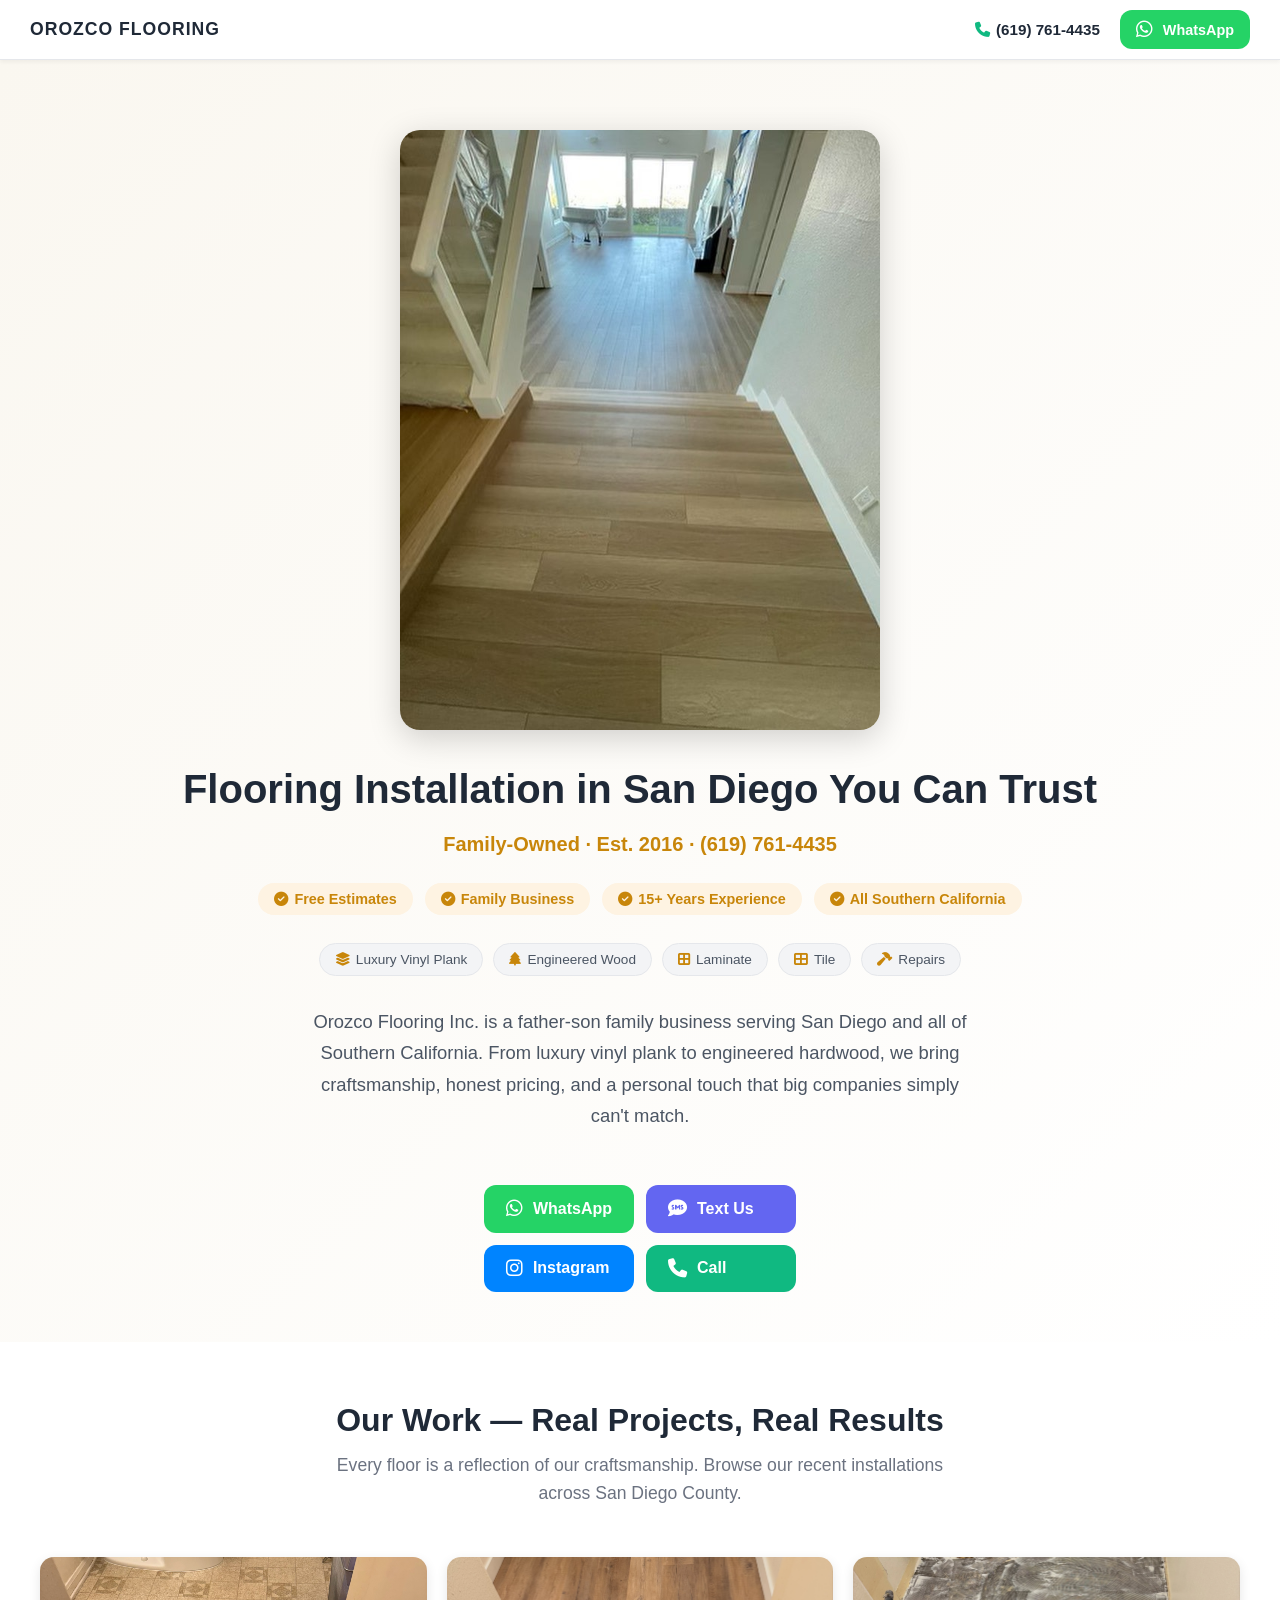
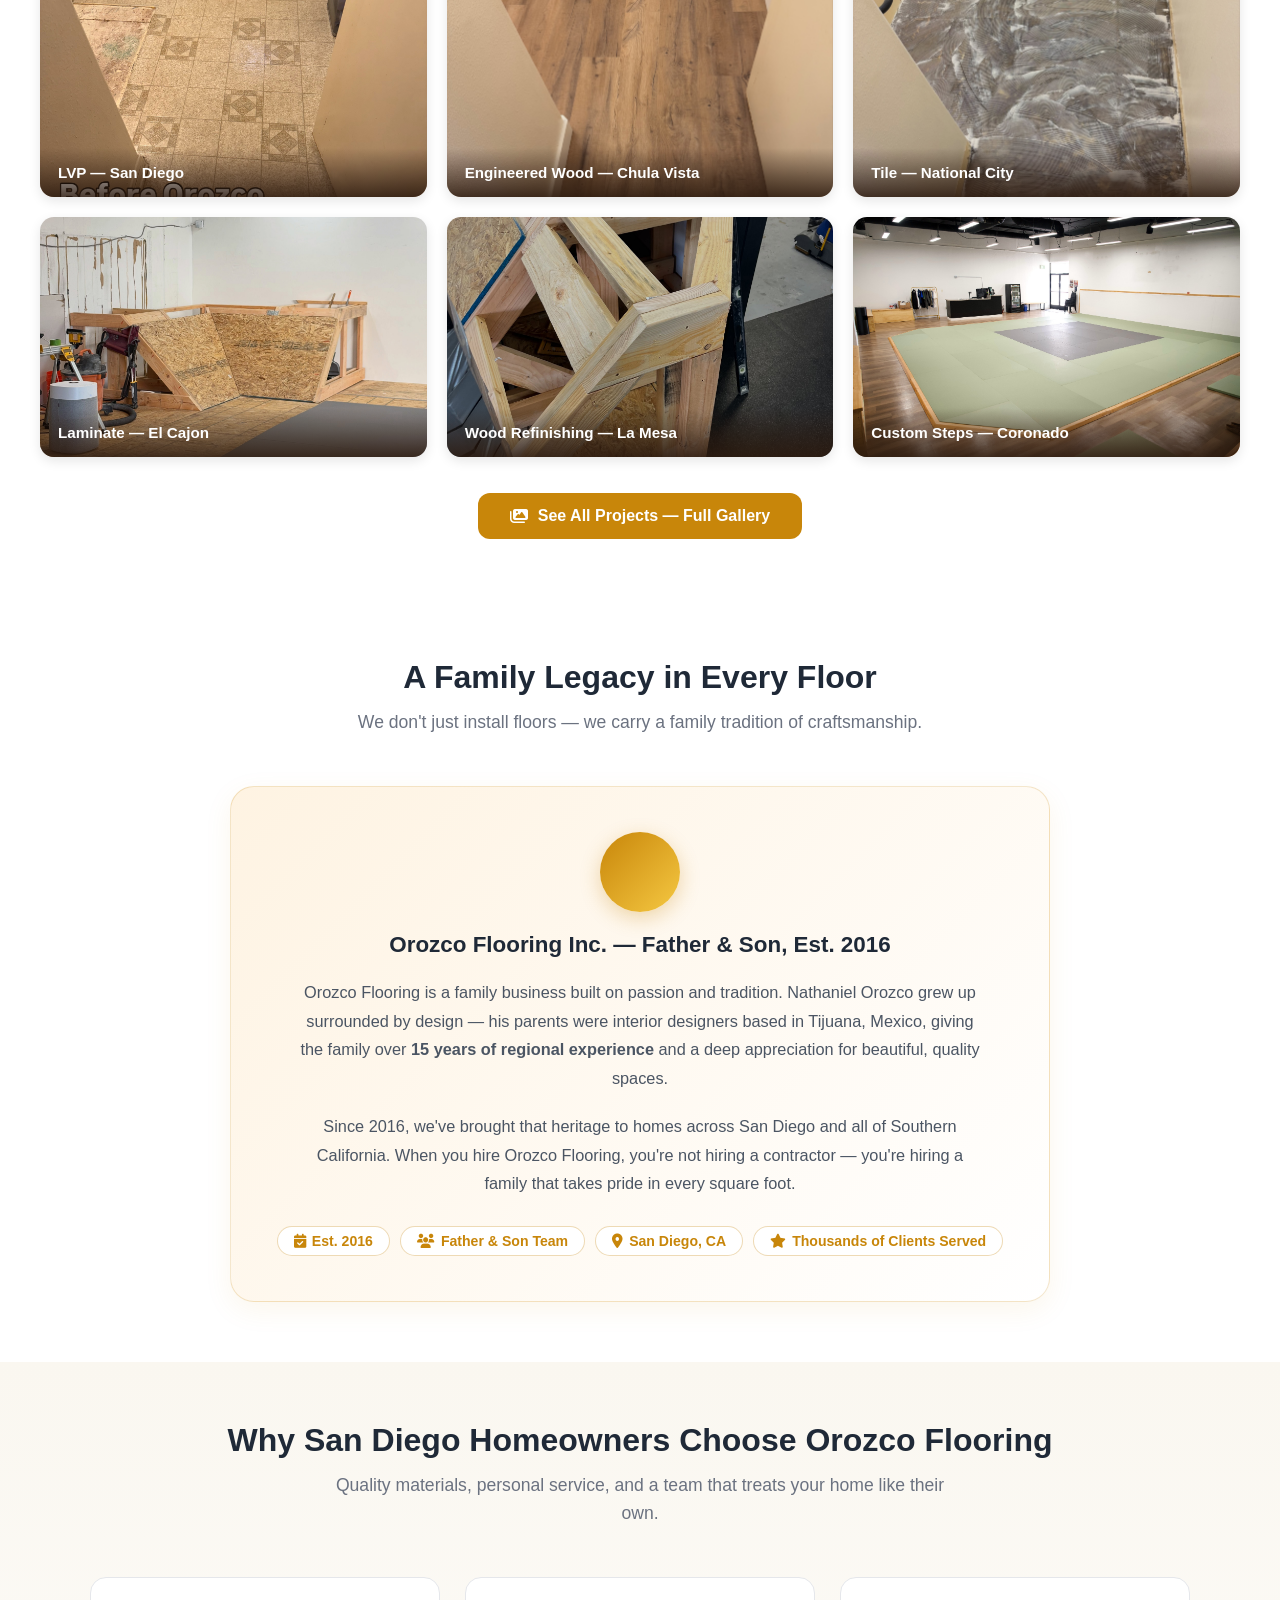
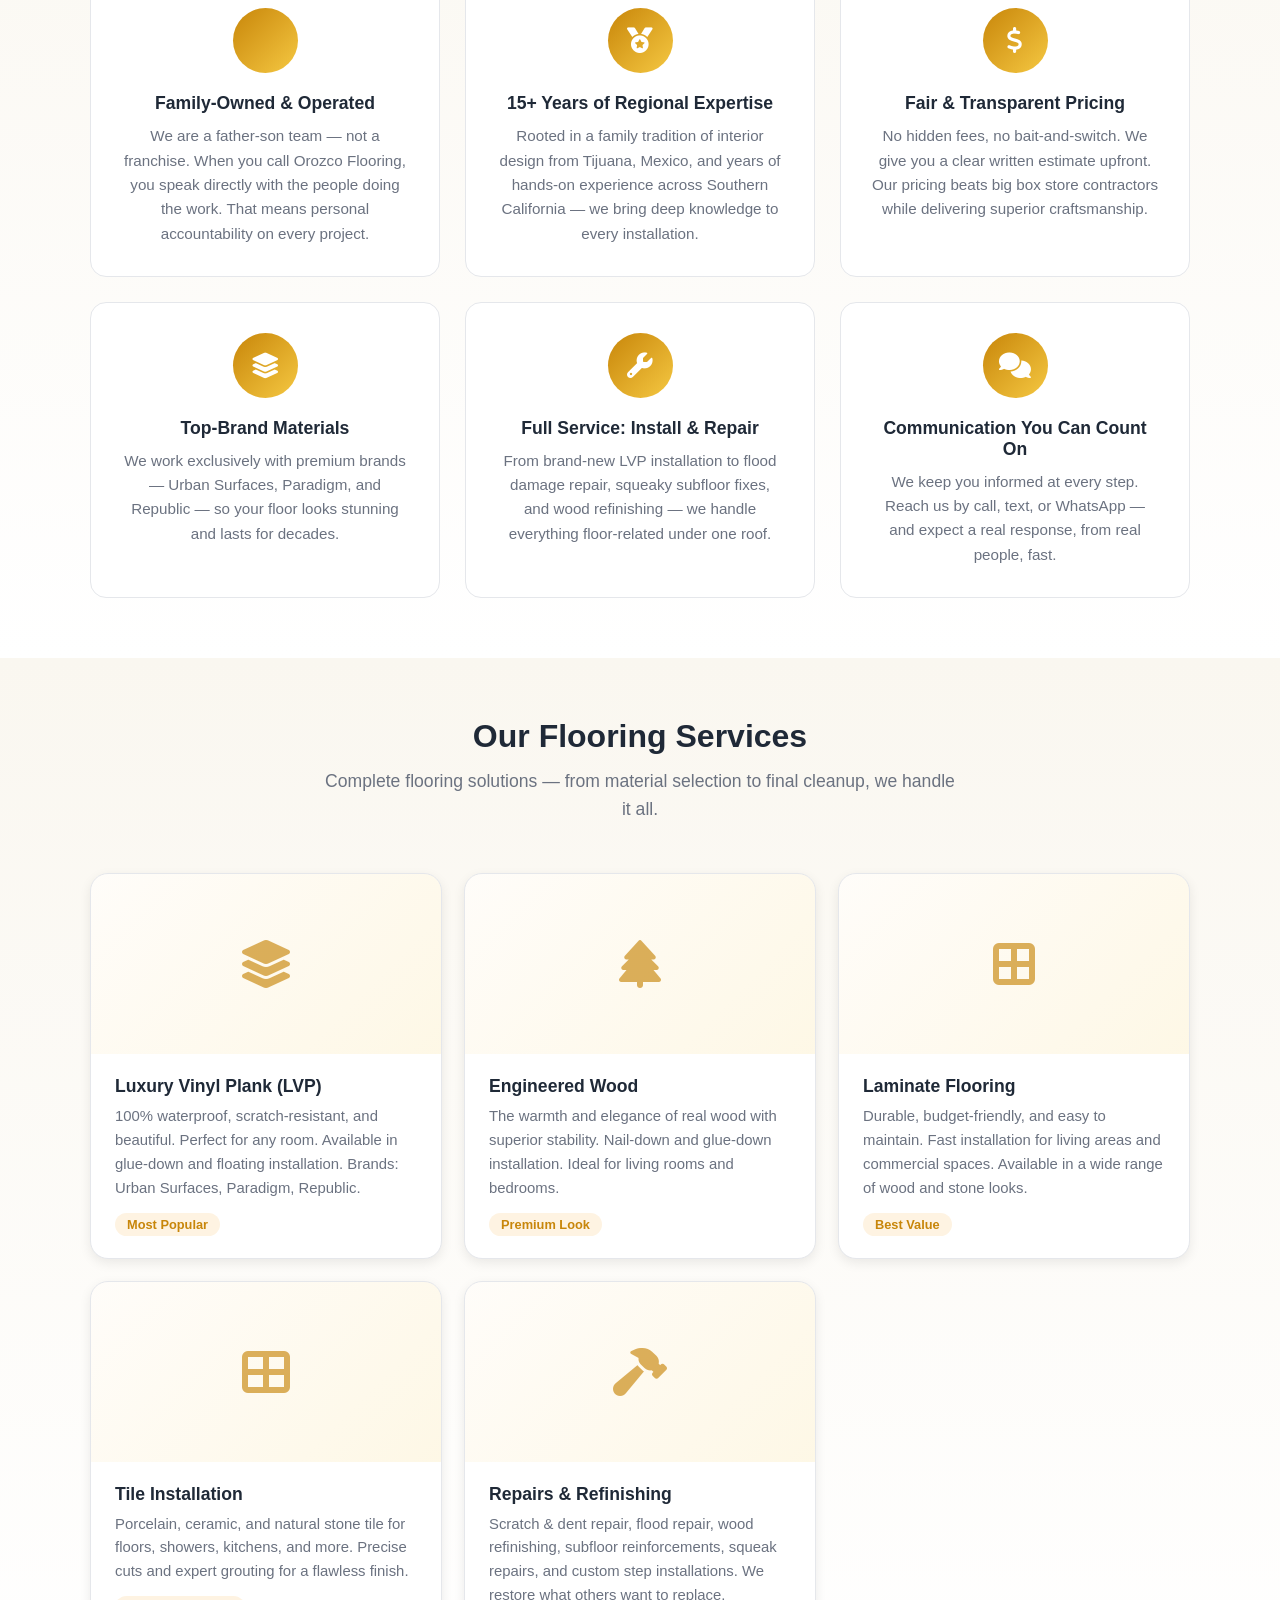
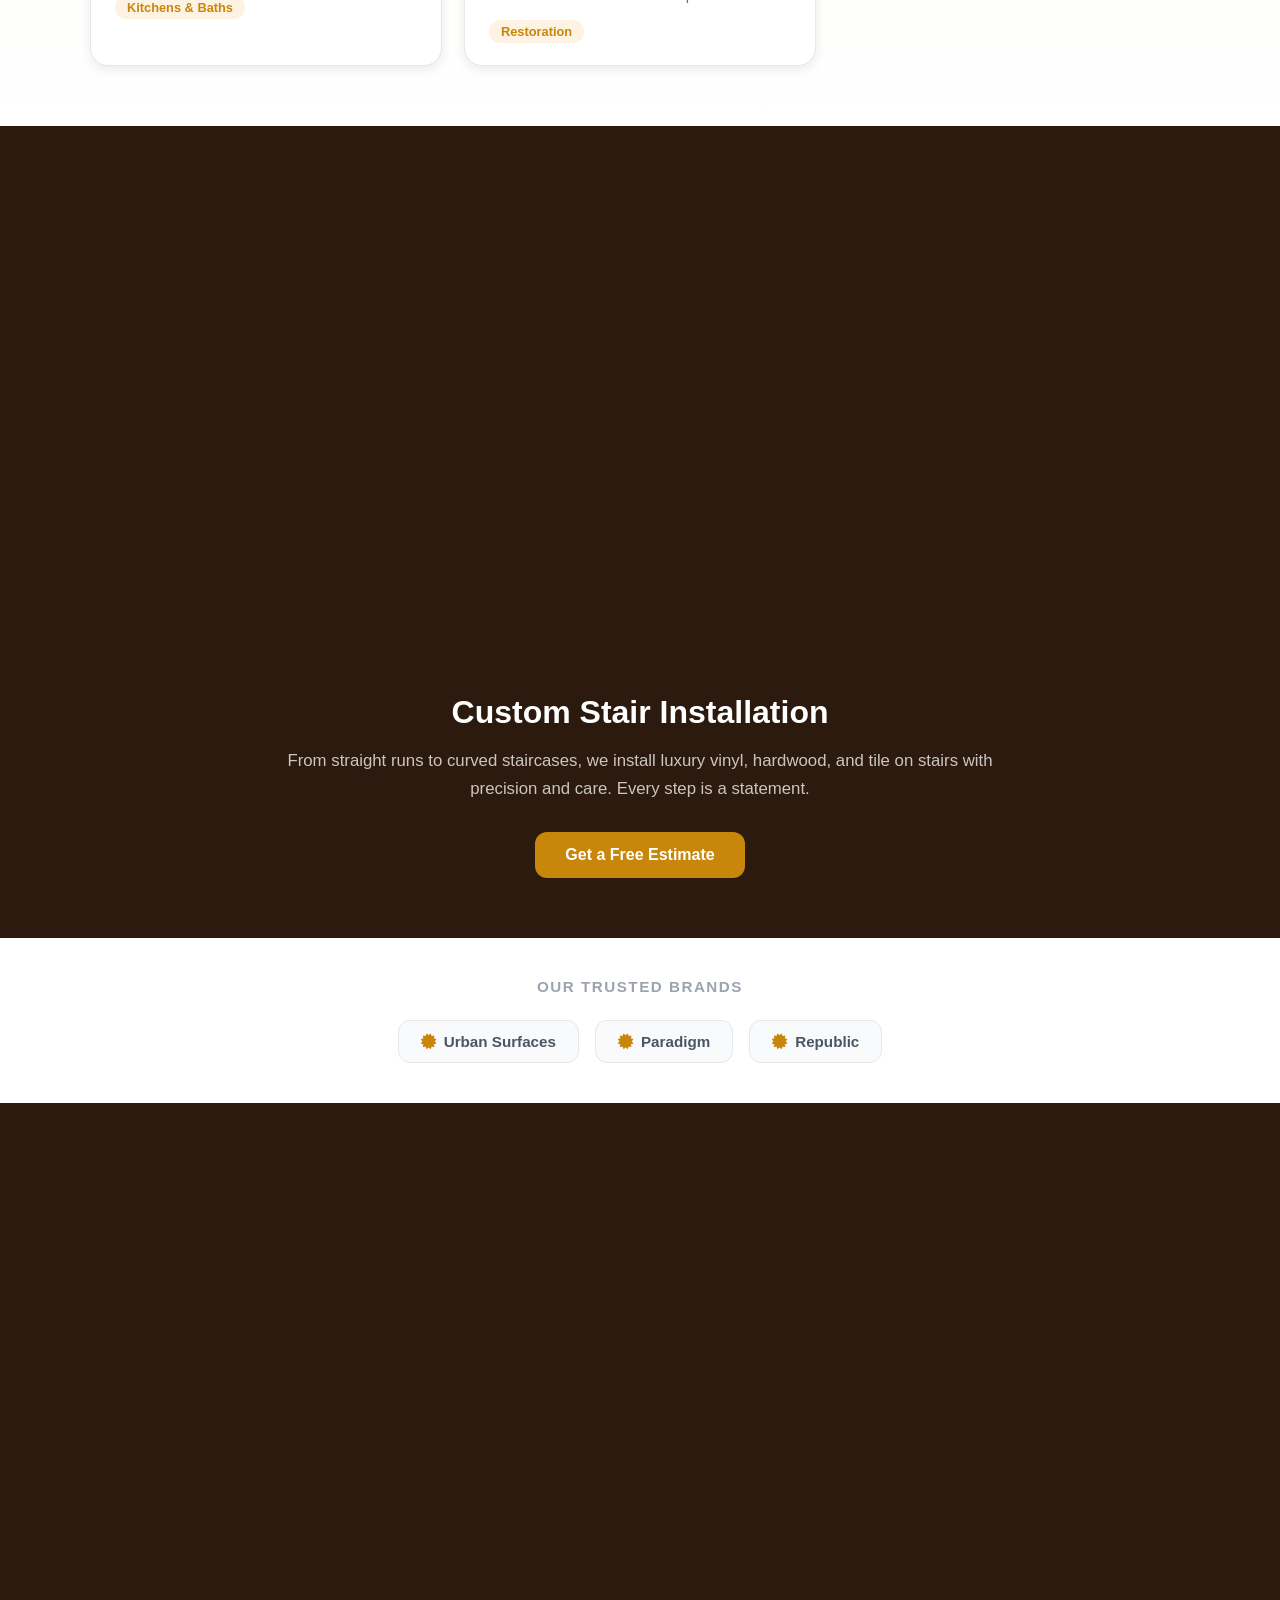
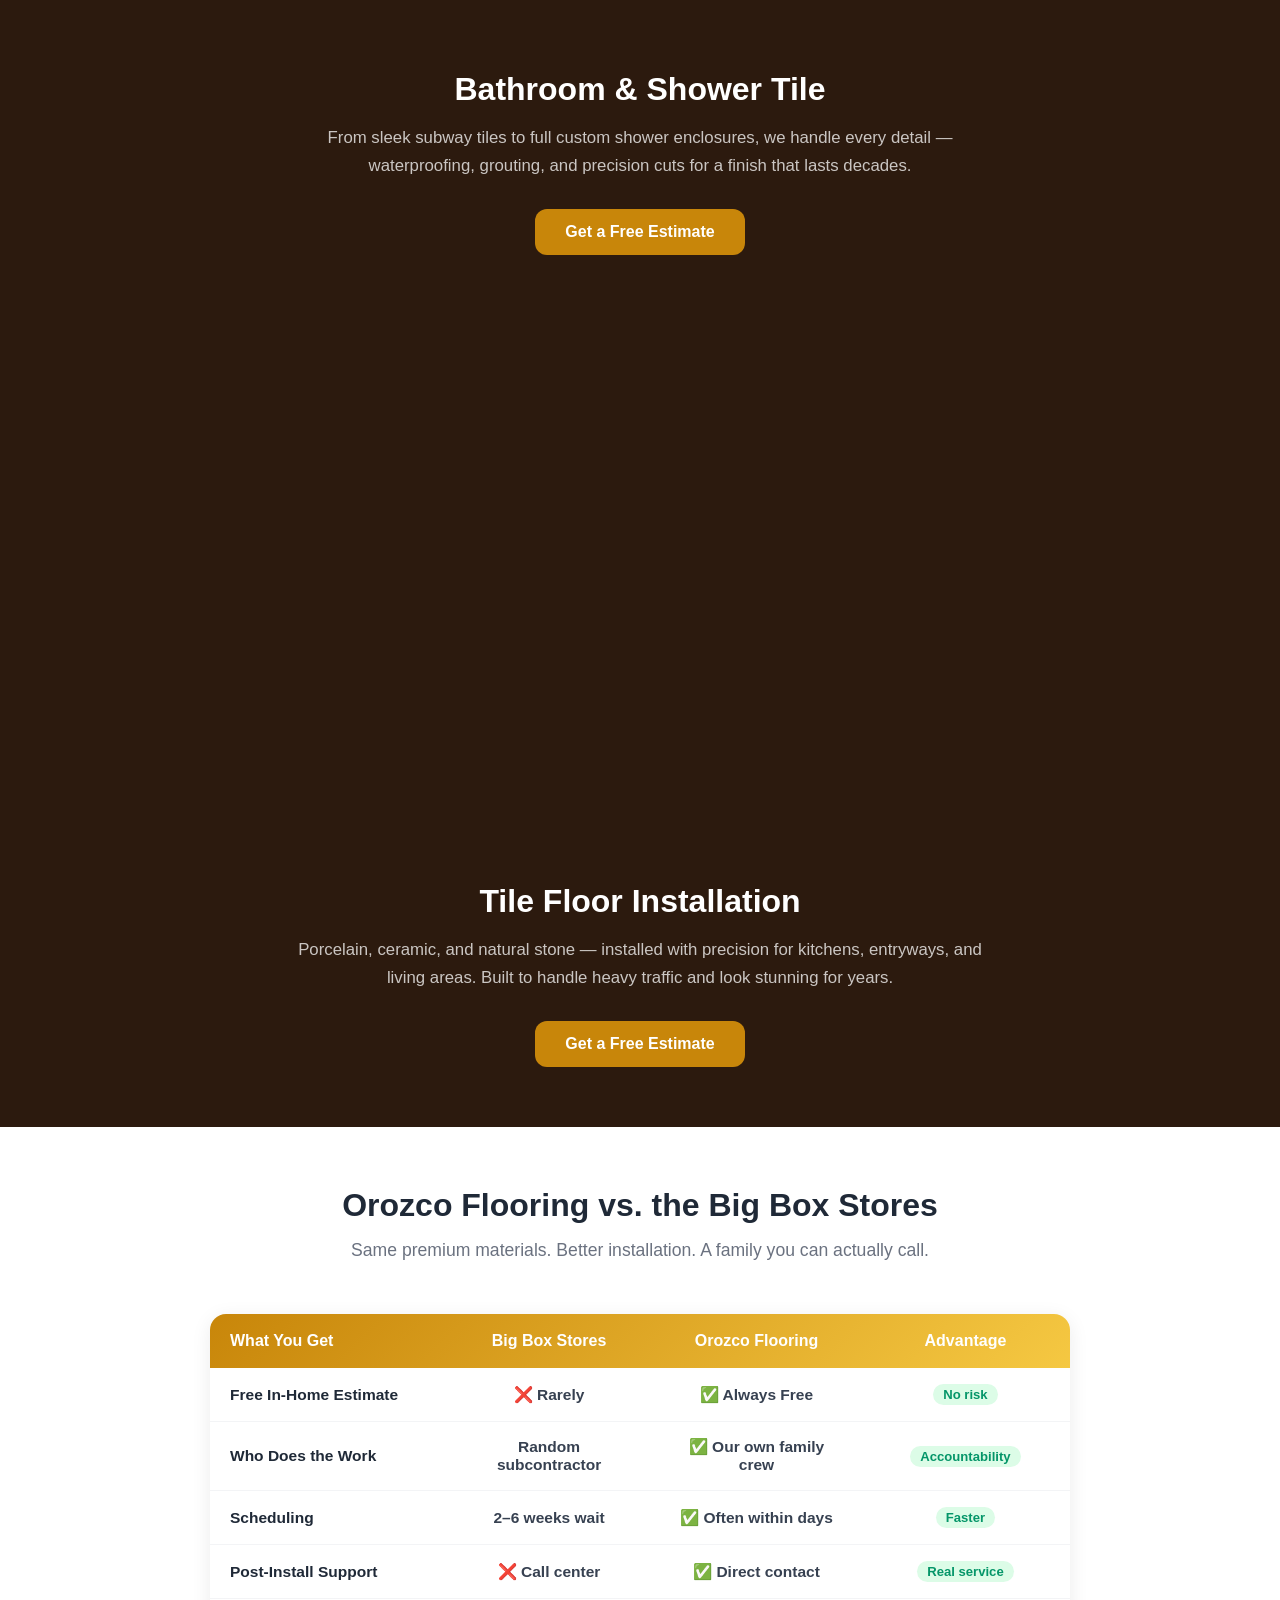
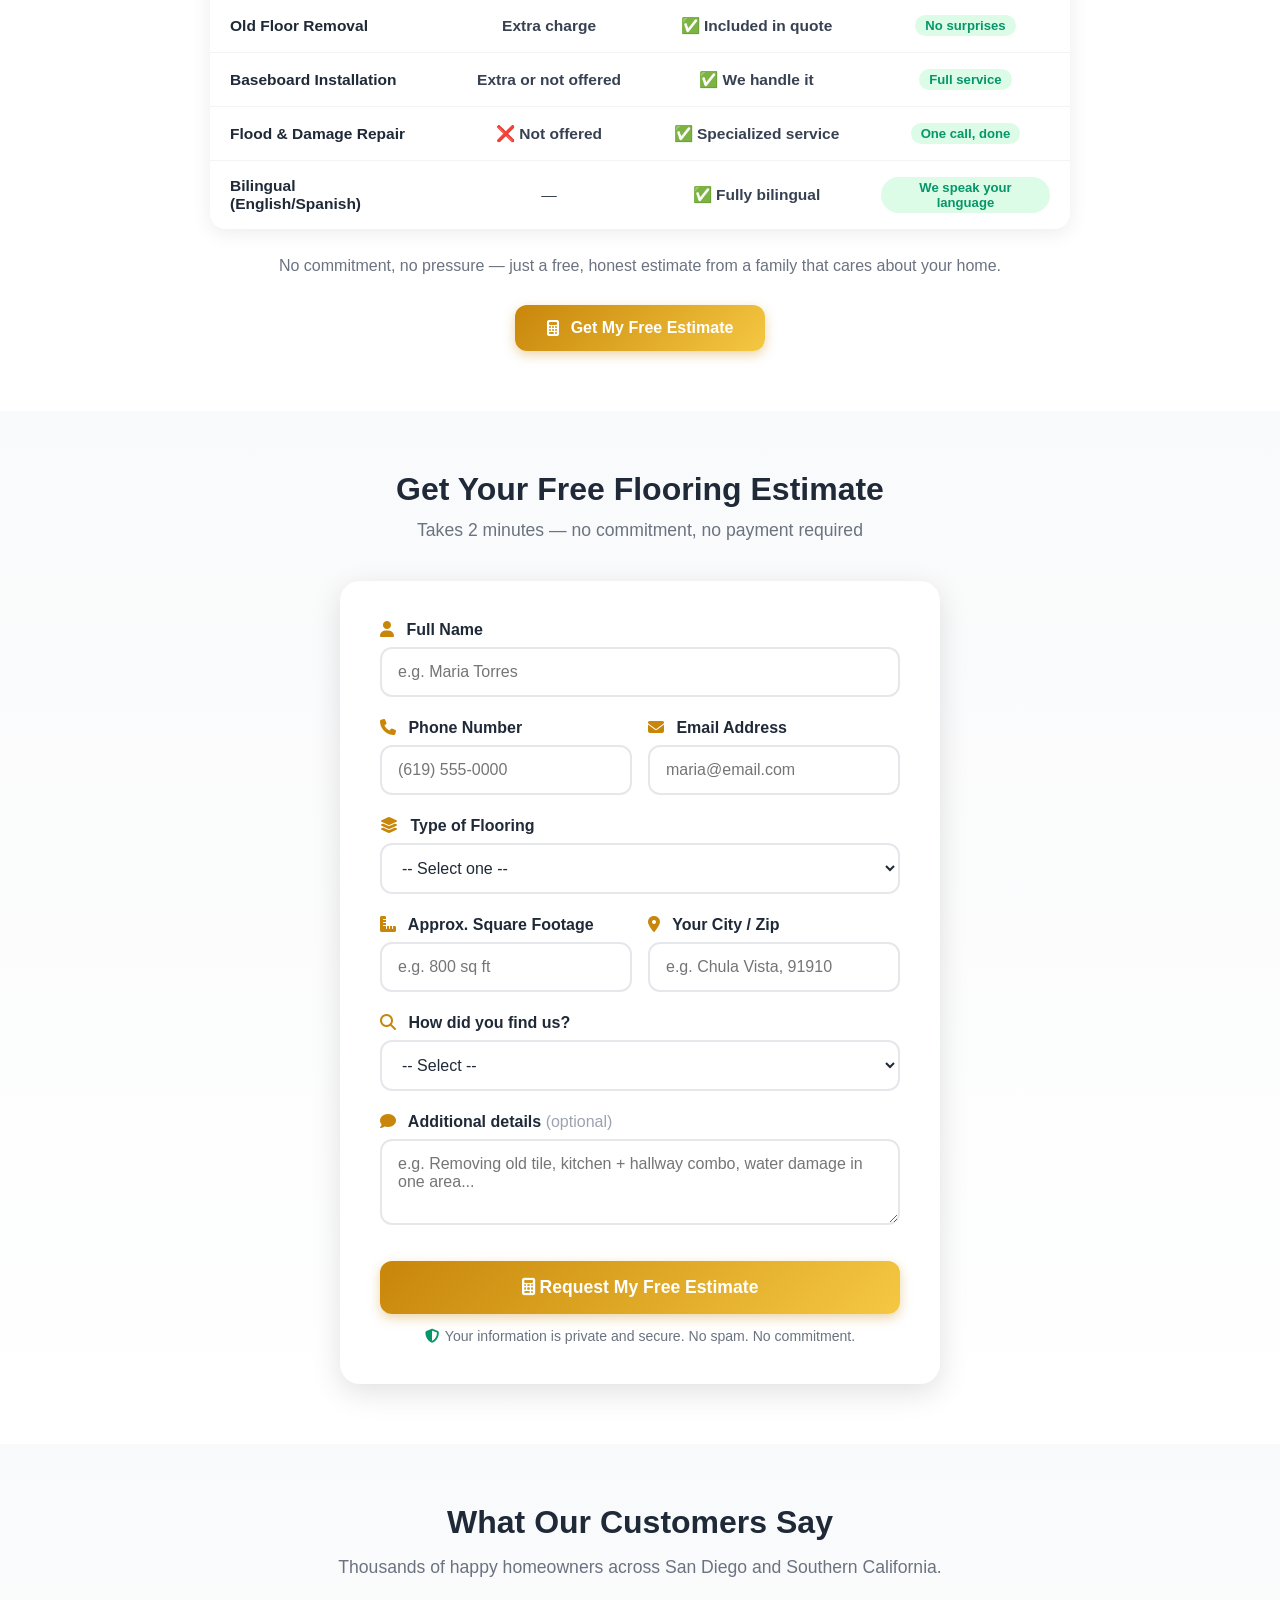
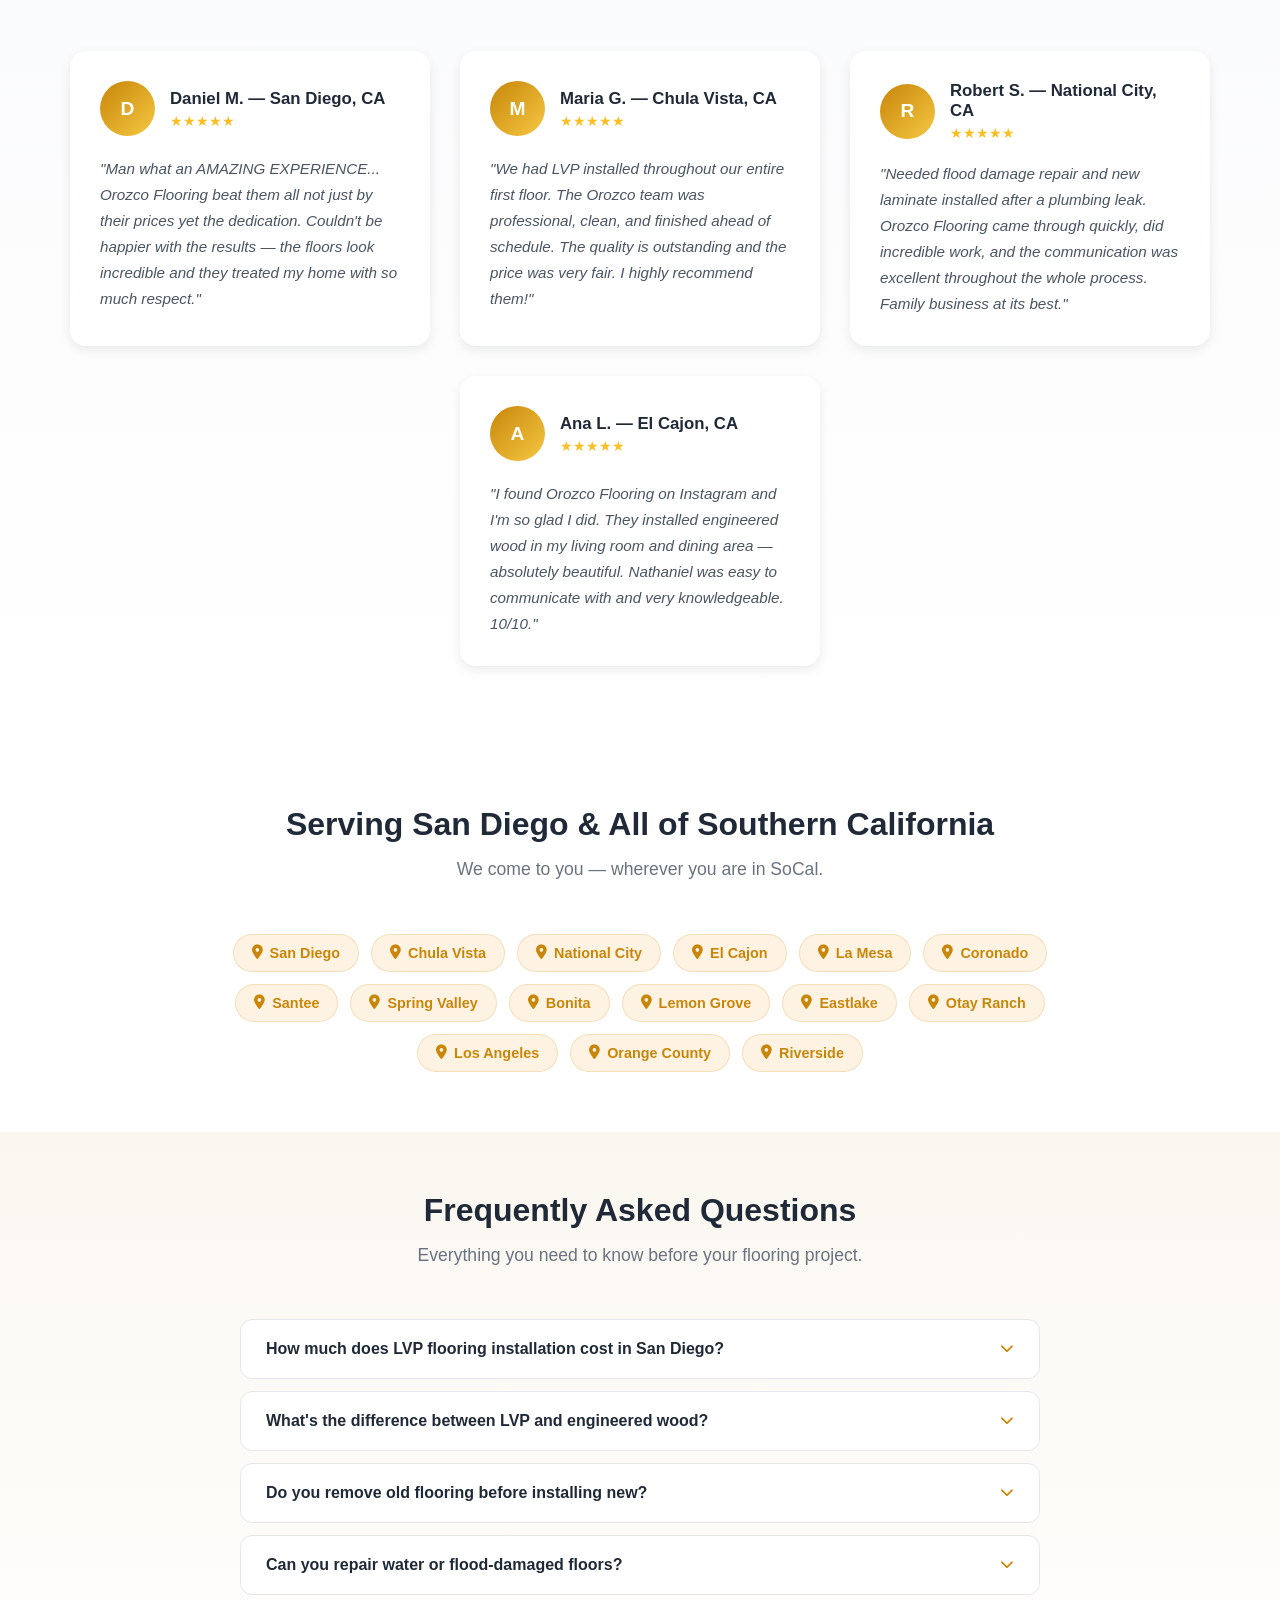
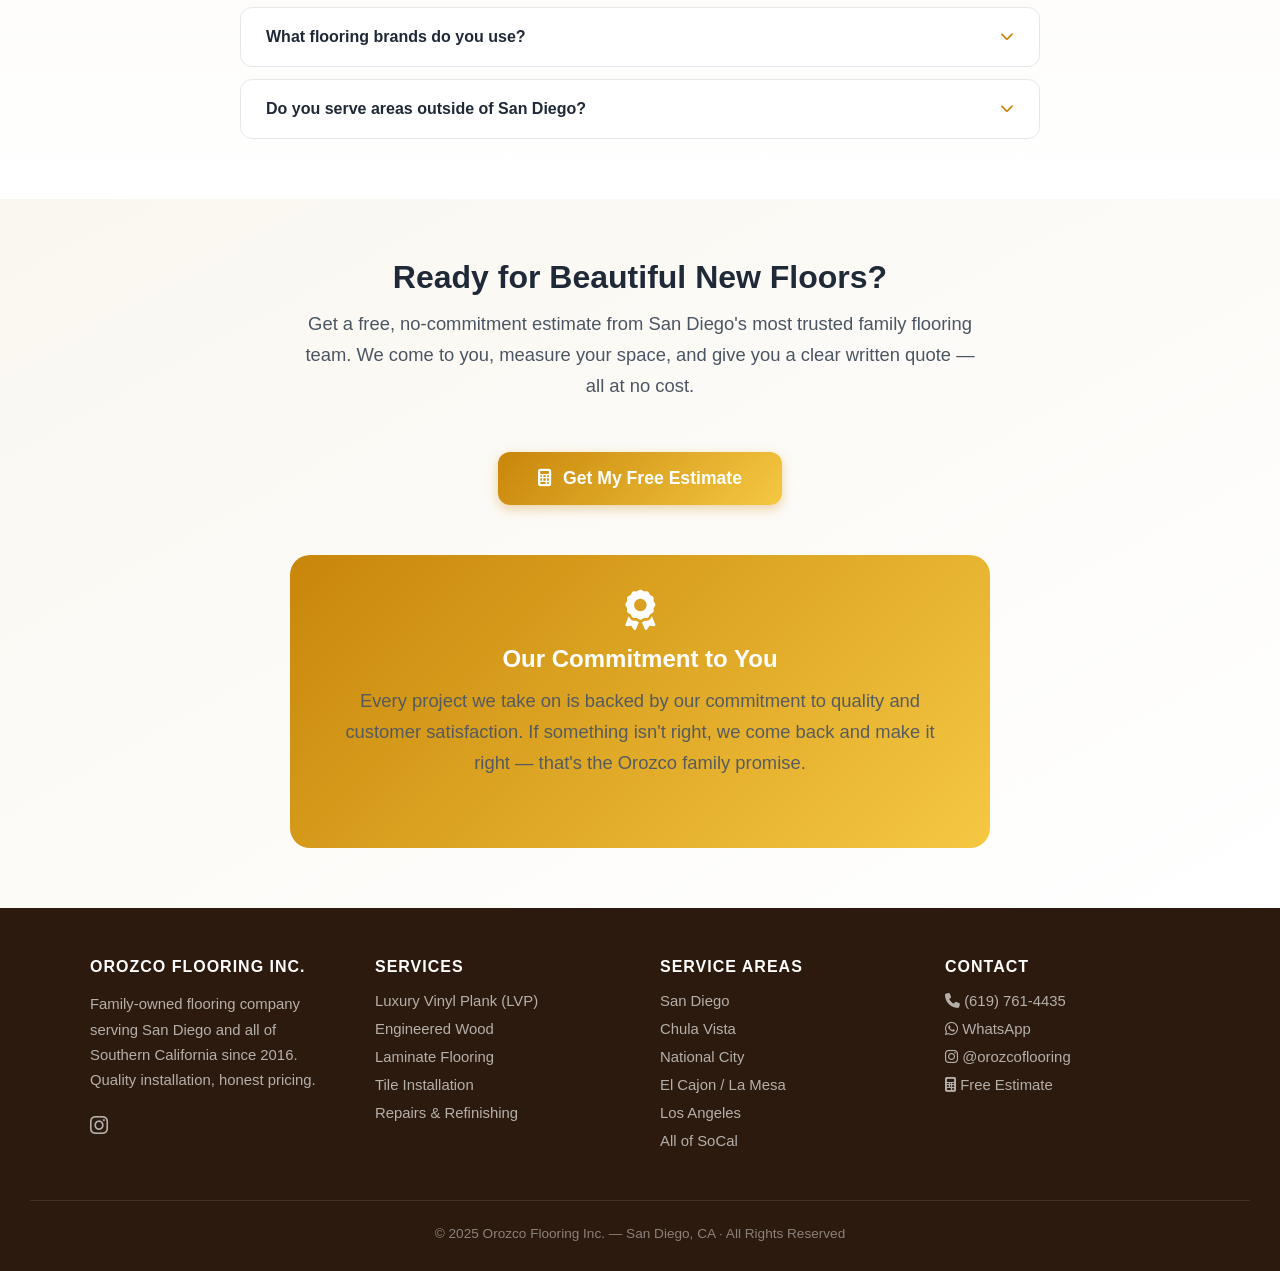
==== commit 28a42b47: "SEO: schema mejorado, OG tags, Twitter card, sitemap, robots.txt, llms.txt, gallery page (43 fotos)" ====
--- a/index.html
+++ b/index.html
@@ -4,17 +4,28 @@
   <meta charset="utf-8">
   <meta name="viewport" content="width=device-width, initial-scale=1.0">
 
-  <title>Orozco Flooring San Diego | LVP, Hardwood & Tile Installation | ((619) 761-4435</title>
-  <meta name="description" content="Orozco Flooring Inc. — family-owned flooring company in San Diego. LVP, engineered wood, laminate, tile & repairs. Free estimates. Call ((619) 761-4435.">
-  <meta name="keywords" content="flooring San Diego, hardwood flooring San Diego, LVP installation San Diego, luxury vinyl plank San Diego, laminate floors San Diego, Orozco Flooring, floor repair San Diego, engineered wood San Diego">
+  <title>Orozco Flooring San Diego | LVP, Hardwood & Tile Installation | (619) 761-4435</title>
+  <meta name="description" content="Orozco Flooring Inc. — family-owned flooring company in San Diego since 2016. LVP, engineered wood, laminate, tile, stairs & repairs. Free in-home estimates. Call (619) 761-4435.">
+  <meta name="keywords" content="flooring San Diego, LVP installation San Diego, luxury vinyl plank San Diego, hardwood flooring San Diego, tile installation San Diego, stair flooring San Diego, floor repair San Diego, Orozco Flooring, engineered wood San Diego, flooring company San Diego">
   <link rel="canonical" href="https://orozcoflooringsd.com/">
   <link rel="icon" href="/images/favicon.png" type="image/png">
 
+  <!-- Open Graph -->
   <meta property="og:type" content="website">
   <meta property="og:url" content="https://orozcoflooringsd.com/">
-  <meta property="og:title" content="Orozco Flooring San Diego | LVP, Hardwood & Tile | ((619) 761-4435">
-  <meta property="og:description" content="Family-owned flooring company in San Diego. Quality installation, fair prices, and a team that treats your home like their own. Free estimates.">
+  <meta property="og:title" content="Orozco Flooring San Diego | LVP, Hardwood & Tile | (619) 761-4435">
+  <meta property="og:description" content="Family-owned flooring company in San Diego since 2016. LVP, hardwood, tile, stairs & repairs. Free estimates — call (619) 761-4435.">
   <meta property="og:image" content="https://orozcoflooringsd.com/images/hero01.jpg">
+  <meta property="og:image:width" content="1080">
+  <meta property="og:image:height" content="1080">
+  <meta property="og:locale" content="en_US">
+  <meta property="og:site_name" content="Orozco Flooring Inc.">
+
+  <!-- Twitter Card -->
+  <meta name="twitter:card" content="summary_large_image">
+  <meta name="twitter:title" content="Orozco Flooring San Diego | (619) 761-4435">
+  <meta name="twitter:description" content="Family-owned flooring company in San Diego. LVP, hardwood, tile, stairs & repairs. Free estimates.">
+  <meta name="twitter:image" content="https://orozcoflooringsd.com/images/hero01.jpg">
 
   <script type="application/ld+json">
   {
@@ -22,11 +33,51 @@
     "@type": "HomeAndConstructionBusiness",
     "name": "Orozco Flooring Inc.",
     "url": "https://orozcoflooringsd.com",
+    "logo": "https://orozcoflooringsd.com/images/favicon.png",
+    "image": "https://orozcoflooringsd.com/images/hero01.jpg",
     "telephone": "+1-619-761-4435",
-    "description": "Family-owned flooring company in San Diego, CA. Specializing in luxury vinyl plank, engineered wood, laminate, tile, and repairs. Established 2016.",
-    "areaServed": "San Diego County",
+    "email": "orozcoflooring@gmail.com",
+    "description": "Family-owned flooring company in San Diego, CA. Specializing in luxury vinyl plank, engineered wood, laminate, tile, custom stair installation, bathroom shower tile, and repairs. Established 2016.",
     "foundingDate": "2016",
-    "sameAs": ["https://www.instagram.com/orozcoflooring"]
+    "priceRange": "$$",
+    "areaServed": [
+      {"@type": "City", "name": "San Diego"},
+      {"@type": "State", "name": "California"}
+    ],
+    "address": {
+      "@type": "PostalAddress",
+      "addressLocality": "San Diego",
+      "addressRegion": "CA",
+      "addressCountry": "US"
+    },
+    "geo": {
+      "@type": "GeoCoordinates",
+      "latitude": "32.7157",
+      "longitude": "-117.1611"
+    },
+    "openingHoursSpecification": [
+      {
+        "@type": "OpeningHoursSpecification",
+        "dayOfWeek": ["Monday","Tuesday","Wednesday","Thursday","Friday","Saturday"],
+        "opens": "07:00",
+        "closes": "19:00"
+      }
+    ],
+    "sameAs": [
+      "https://www.instagram.com/orozcoflooring"
+    ],
+    "hasOfferCatalog": {
+      "@type": "OfferCatalog",
+      "name": "Flooring Services",
+      "itemListElement": [
+        {"@type": "Offer", "itemOffered": {"@type": "Service", "name": "LVP Installation San Diego"}},
+        {"@type": "Offer", "itemOffered": {"@type": "Service", "name": "Engineered Wood Flooring San Diego"}},
+        {"@type": "Offer", "itemOffered": {"@type": "Service", "name": "Tile Installation San Diego"}},
+        {"@type": "Offer", "itemOffered": {"@type": "Service", "name": "Custom Stair Installation San Diego"}},
+        {"@type": "Offer", "itemOffered": {"@type": "Service", "name": "Bathroom Shower Tile San Diego"}},
+        {"@type": "Offer", "itemOffered": {"@type": "Service", "name": "Floor Repair San Diego"}}
+      ]
+    }
   }
   </script>
 
@@ -40,7 +91,7 @@
         "name": "How much does LVP flooring installation cost in San Diego?",
         "acceptedAnswer": {
           "@type": "Answer",
-          "text": "LVP flooring installation cost in San Diego varies based on square footage, subfloor condition, and material choice. Orozco Flooring offers free in-home estimates with no commitment — call ((619) 761-4435 to schedule yours."
+          "text": "LVP flooring installation cost in San Diego varies based on square footage, subfloor condition, and material choice. Orozco Flooring offers free in-home estimates with no commitment — call (619) 761-4435 to schedule yours."
         }
       },
       {
@@ -72,7 +123,7 @@
         "name": "Do you offer free estimates?",
         "acceptedAnswer": {
           "@type": "Answer",
-          "text": "Yes. Orozco Flooring provides free, no-obligation in-home estimates. Call or text ((619) 761-4435 or send us a WhatsApp message to schedule."
+          "text": "Yes. Orozco Flooring provides free, no-obligation in-home estimates. Call or text (619) 761-4435 or send us a WhatsApp message to schedule."
         }
       }
     ]
@@ -517,7 +568,7 @@
     </div>
     <div class="header-contact">
       <a href="tel:+16197614435" class="header-phone">
-        <i class="fas fa-phone"></i> ((619) 761-4435
+        <i class="fas fa-phone"></i> (619) 761-4435
       </a>
       <a href="https://wa.me/16197614435" class="btn whatsapp" target="_blank" rel="noopener"
          style="padding:10px 16px; font-size:0.9rem;">
@@ -534,7 +585,7 @@
          onerror="this.style.display='none'">
 
     <h1>Flooring Installation in San Diego You Can Trust</h1>
-    <p class="hero-tagline">Family-Owned · Est. 2016 · ((619) 761-4435</p>
+    <p class="hero-tagline">Family-Owned · Est. 2016 · (619) 761-4435</p>
 
     <div class="hero-benefits">
       <span class="hero-benefit-tag"><i class="fas fa-check-circle"></i> Free Estimates</span>
@@ -607,6 +658,11 @@
              onerror="this.src='https://placehold.co/600x400/2c1a0e/fff?text=Custom+Steps'">
         <div class="gallery-label">Custom Steps — Coronado</div>
       </div>
+    </div>
+    <div style="text-align:center;margin-top:36px;">
+      <a href="/gallery.html" style="display:inline-flex;align-items:center;gap:10px;background:var(--primary);color:white;padding:14px 32px;border-radius:12px;font-weight:700;font-size:1rem;text-decoration:none;">
+        <i class="fas fa-images"></i> See All Projects — Full Gallery
+      </a>
     </div>
   </section>
 
@@ -932,7 +988,7 @@
           <i class="fab fa-whatsapp"></i> WhatsApp
         </a>
         <a href="tel:+16197614435" class="btn-success-call">
-          <i class="fas fa-phone"></i> ((619) 761-4435
+          <i class="fas fa-phone"></i> (619) 761-4435
         </a>
       </div>
     </div>
@@ -1025,7 +1081,7 @@
           How much does LVP flooring installation cost in San Diego?
           <i class="fas fa-chevron-down"></i>
         </div>
-        <div class="faq-answer">Cost depends on square footage, subfloor condition, and the material you choose. Orozco Flooring provides a free, detailed written estimate after an in-home measurement — no surprises, no commitment. Call or text ((619) 761-4435.</div>
+        <div class="faq-answer">Cost depends on square footage, subfloor condition, and the material you choose. Orozco Flooring provides a free, detailed written estimate after an in-home measurement — no surprises, no commitment. Call or text (619) 761-4435.</div>
       </div>
 
       <div class="faq-item">
@@ -1124,7 +1180,7 @@
       <div class="footer-col">
         <h4>Contact</h4>
         <ul>
-          <li><a href="tel:+16197614435"><i class="fas fa-phone"></i> ((619) 761-4435</a></li>
+          <li><a href="tel:+16197614435"><i class="fas fa-phone"></i> (619) 761-4435</a></li>
           <li><a href="https://wa.me/16197614435" target="_blank"><i class="fab fa-whatsapp"></i> WhatsApp</a></li>
           <li><a href="https://www.instagram.com/orozcoflooring" target="_blank"><i class="fab fa-instagram"></i> @orozcoflooring</a></li>
           <li><a href="#get-estimate"><i class="fas fa-calculator"></i> Free Estimate</a></li>
@@ -1176,10 +1232,10 @@
           document.getElementById('successName').textContent =
             (data.get('fullName') || '').split(' ')[0];
         } else {
-          alert('Something went wrong. Please call us at ((619) 761-4435.');
+          alert('Something went wrong. Please call us at (619) 761-4435.');
         }
       } catch {
-        alert('Network error. Please call us at ((619) 761-4435.');
+        alert('Network error. Please call us at (619) 761-4435.');
       } finally {
         submitBtn.classList.remove('loading');
         submitBtn.disabled = false;
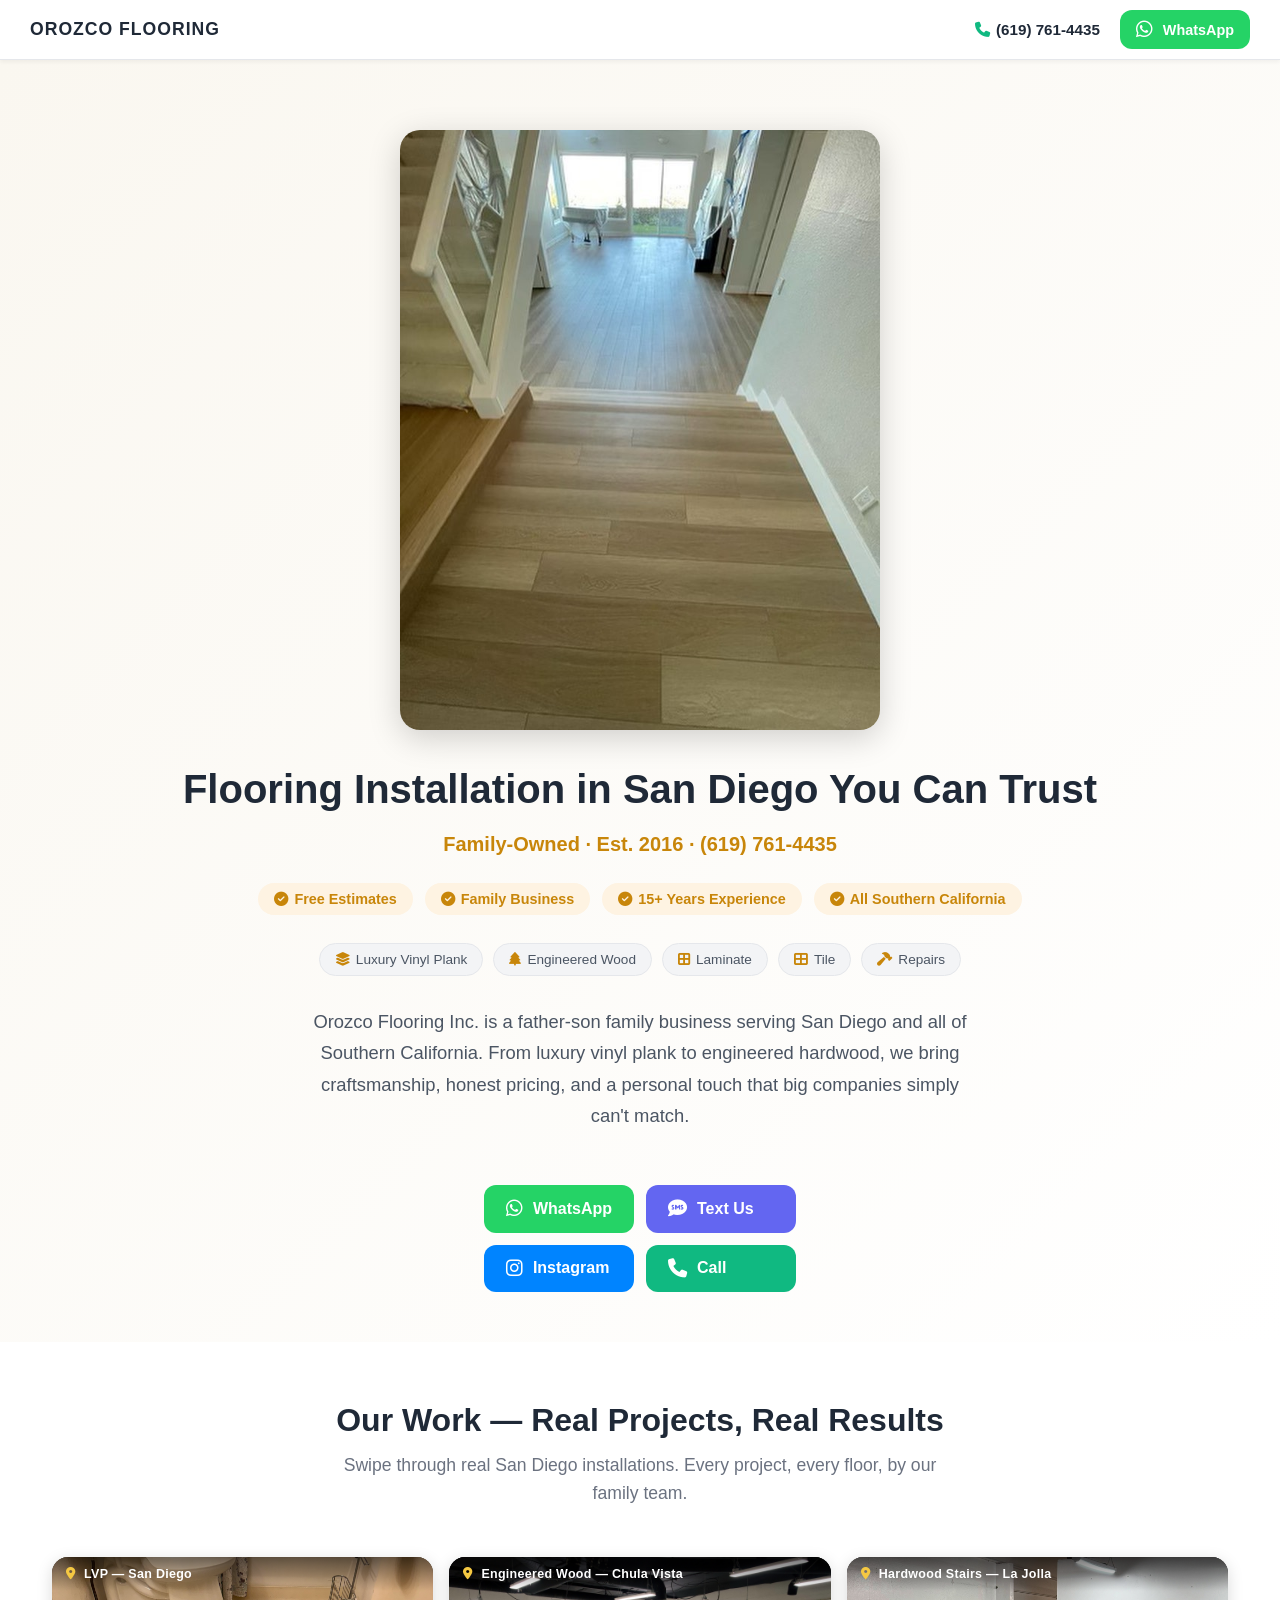
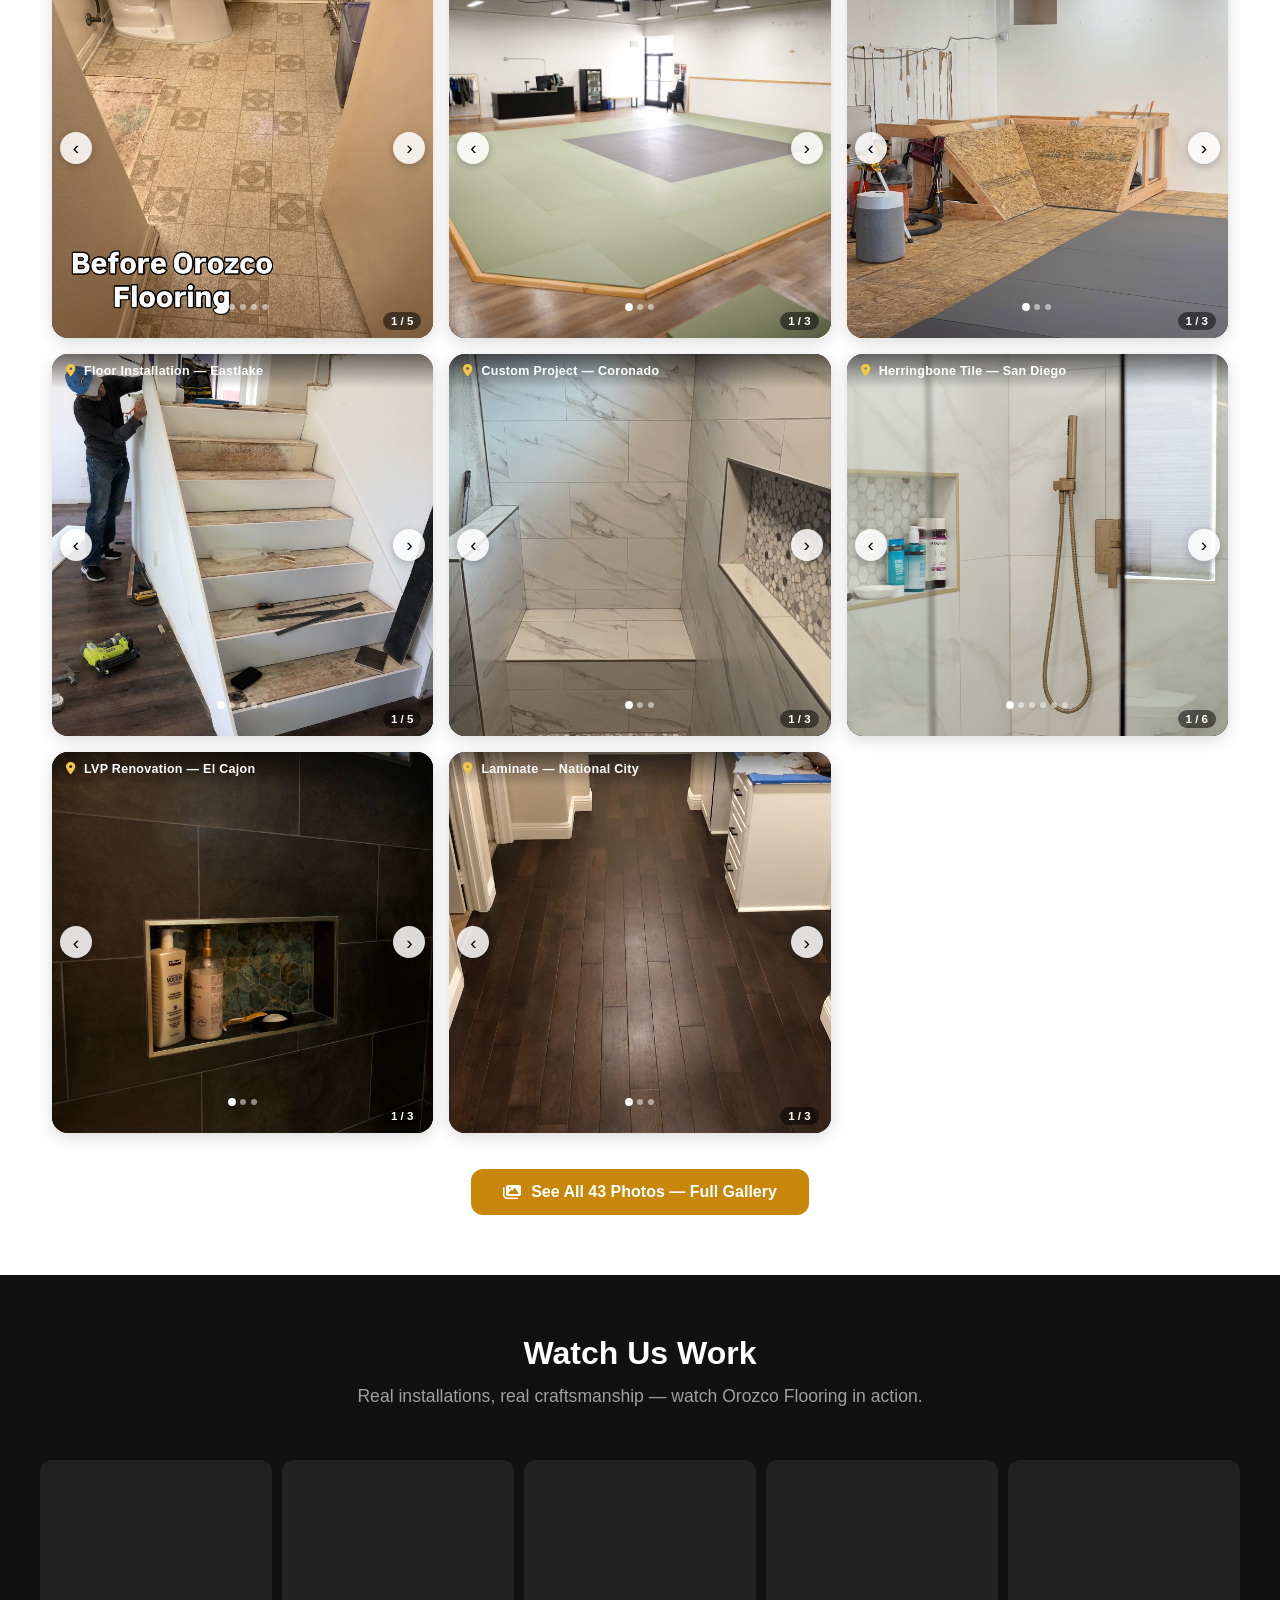
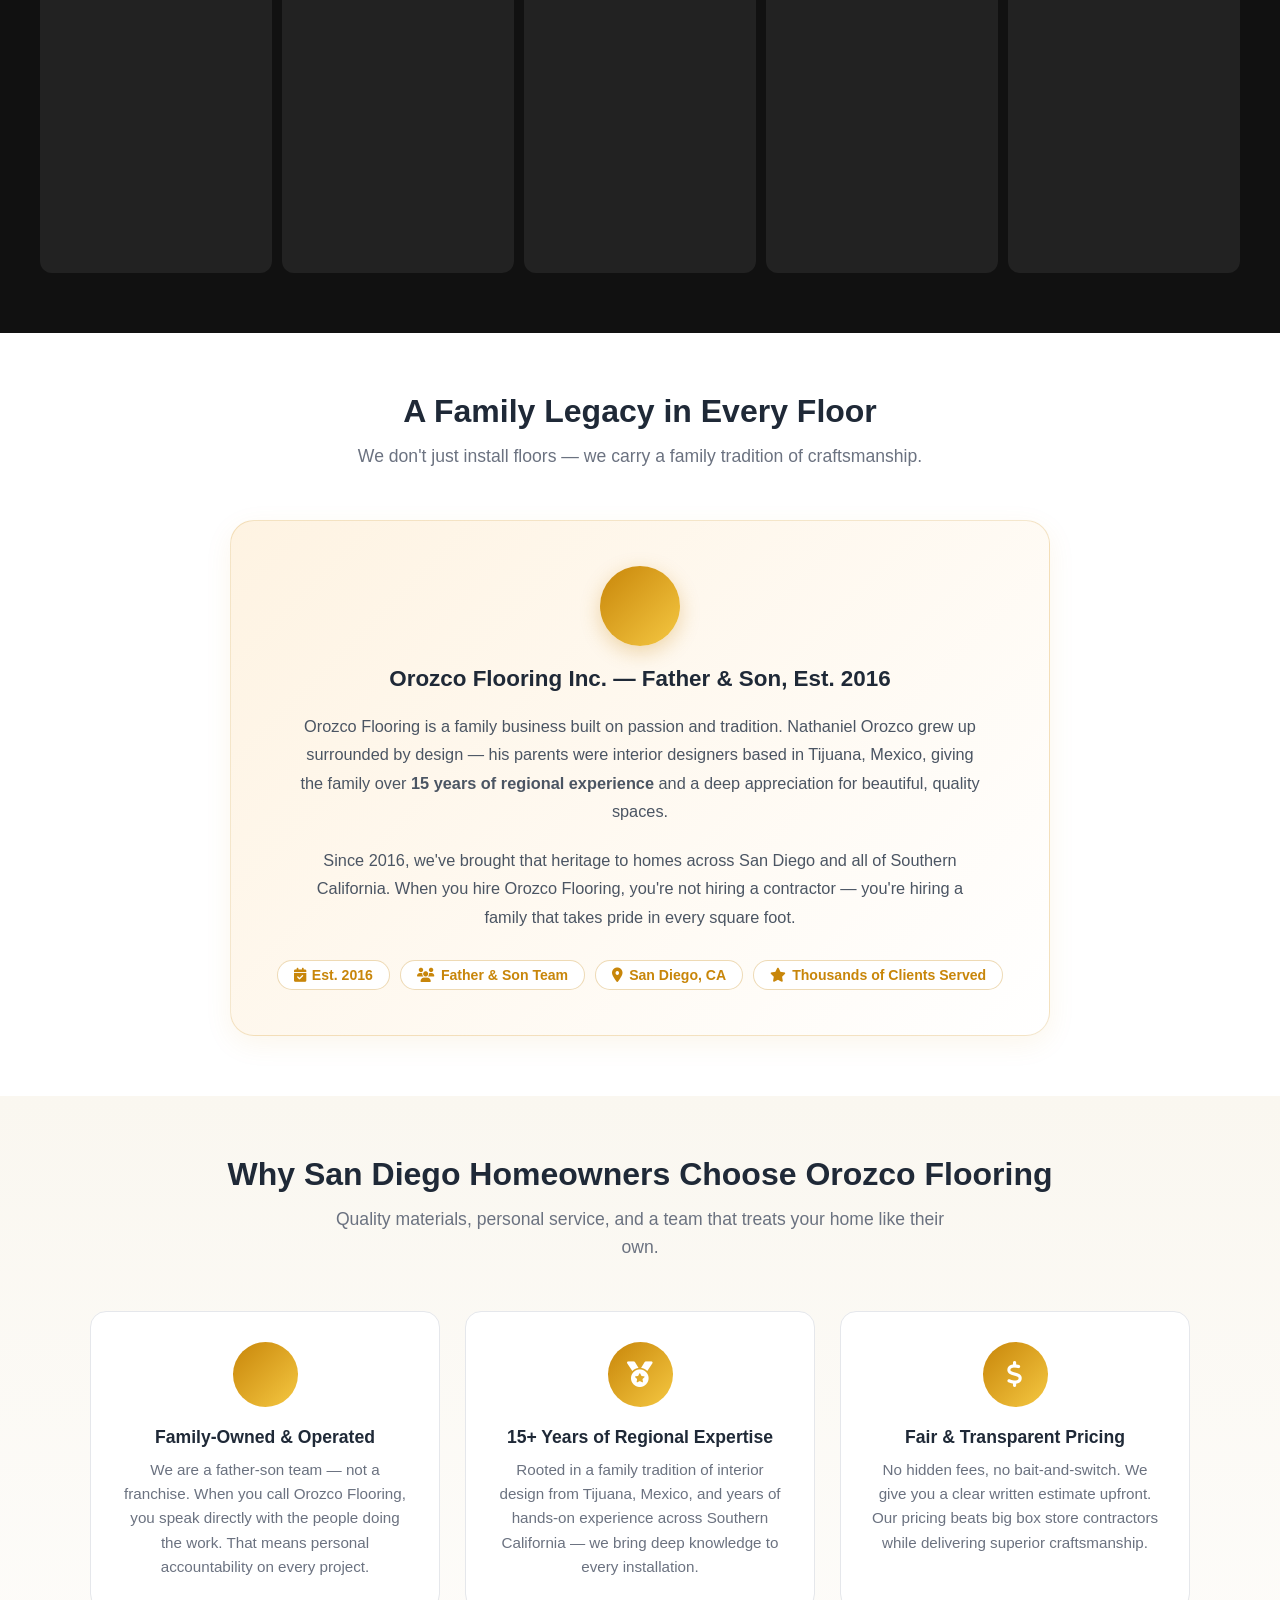
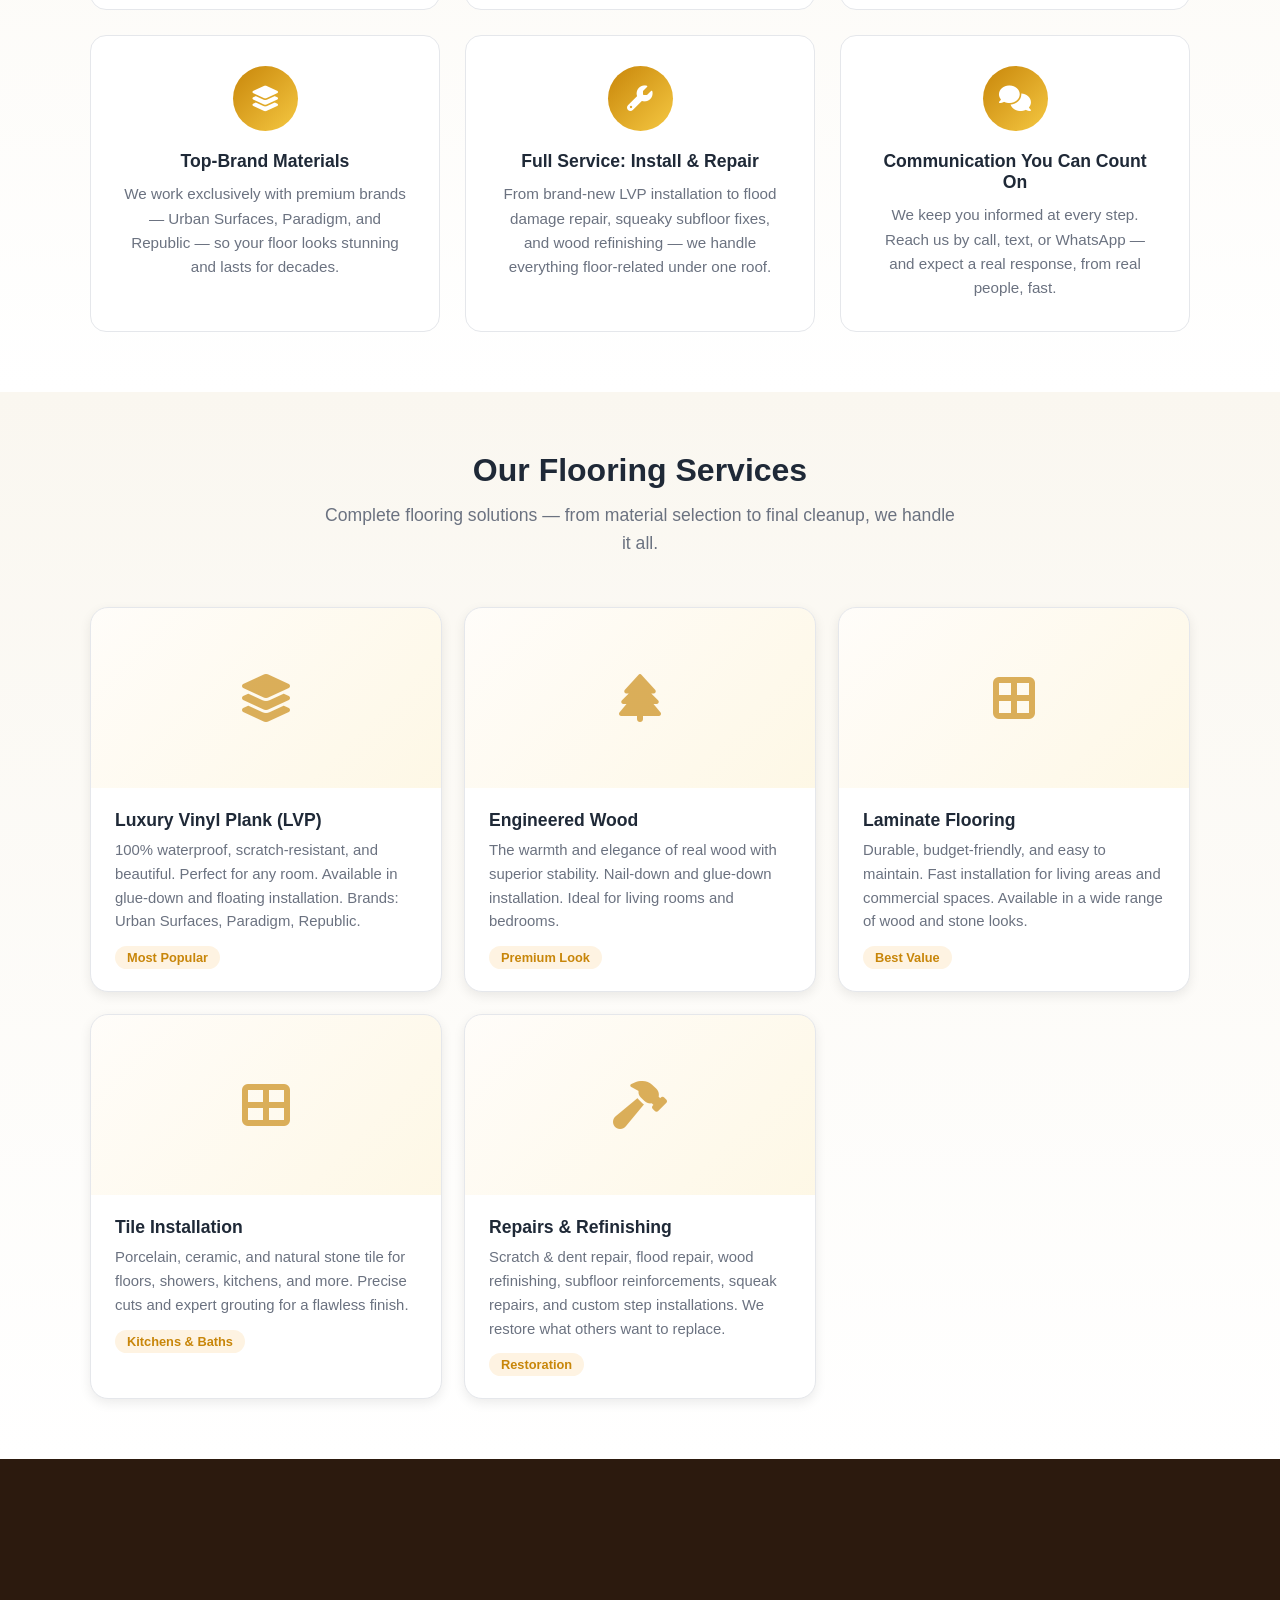
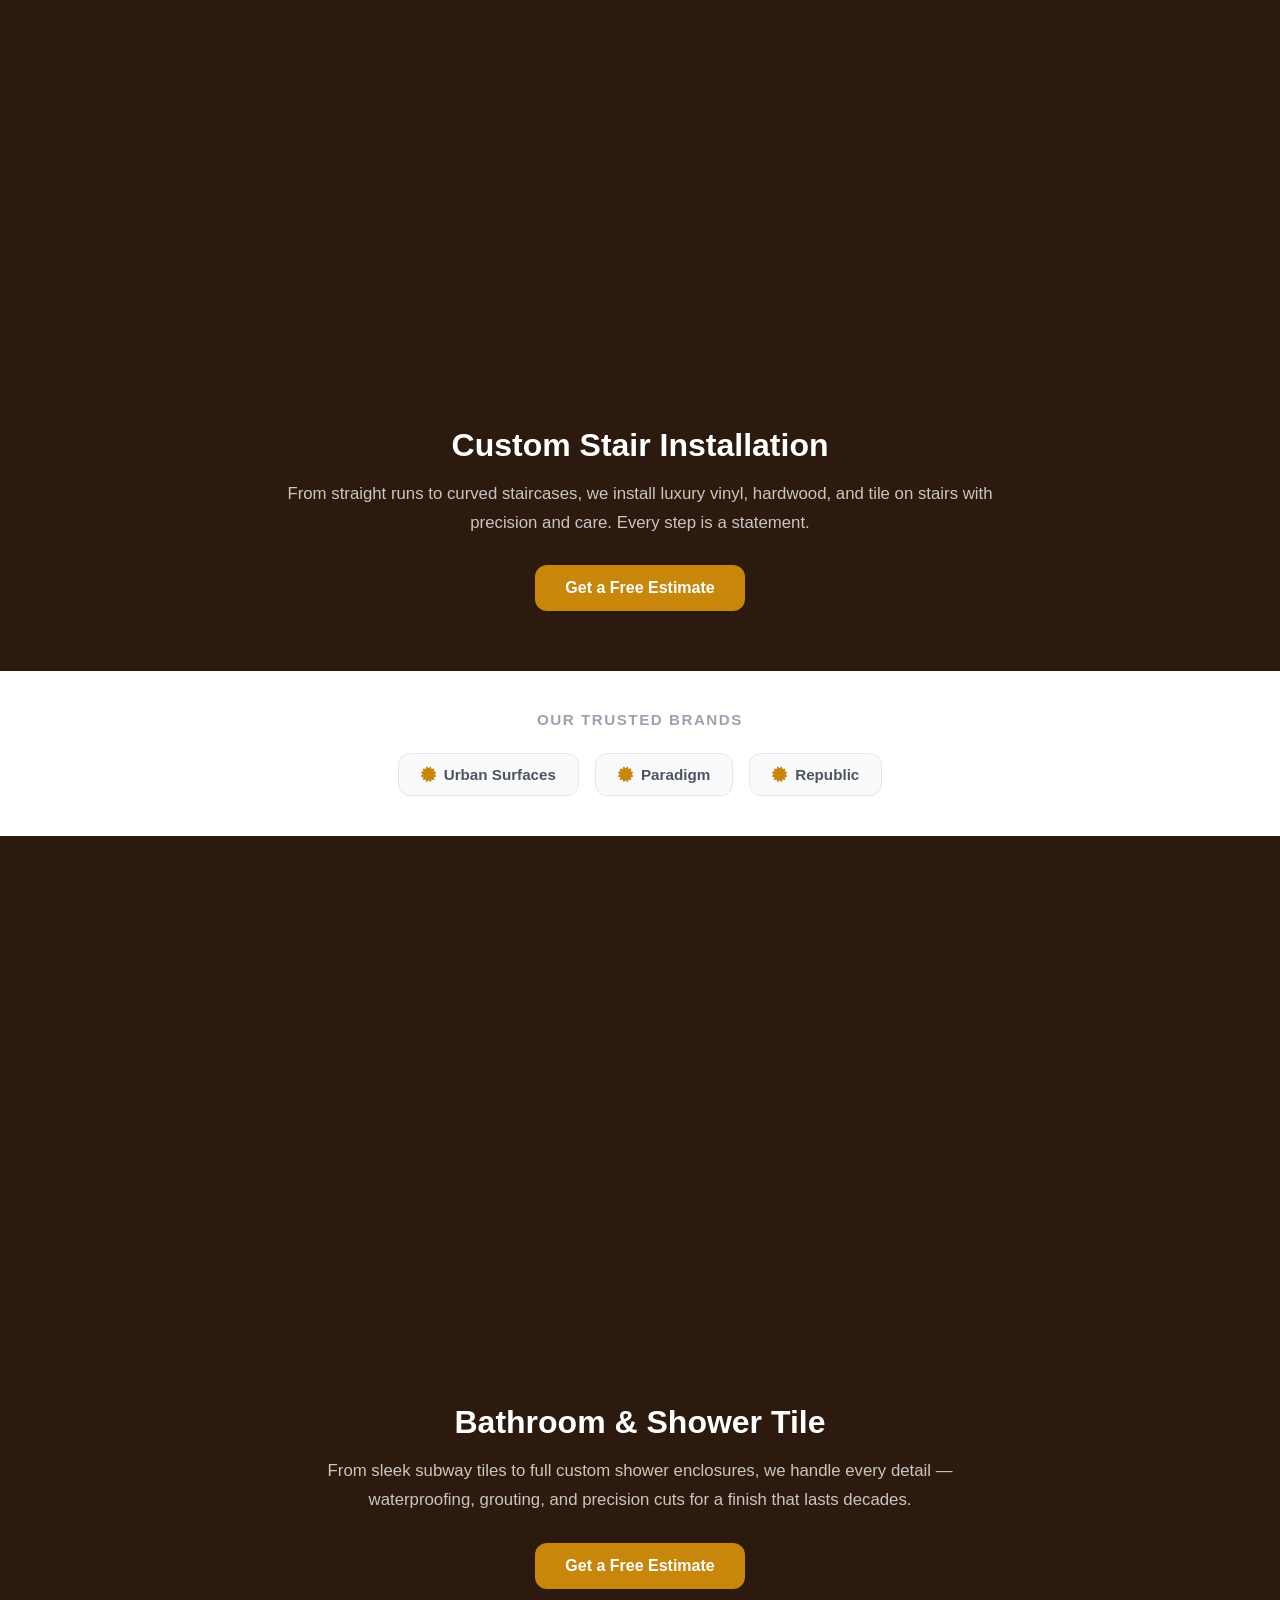
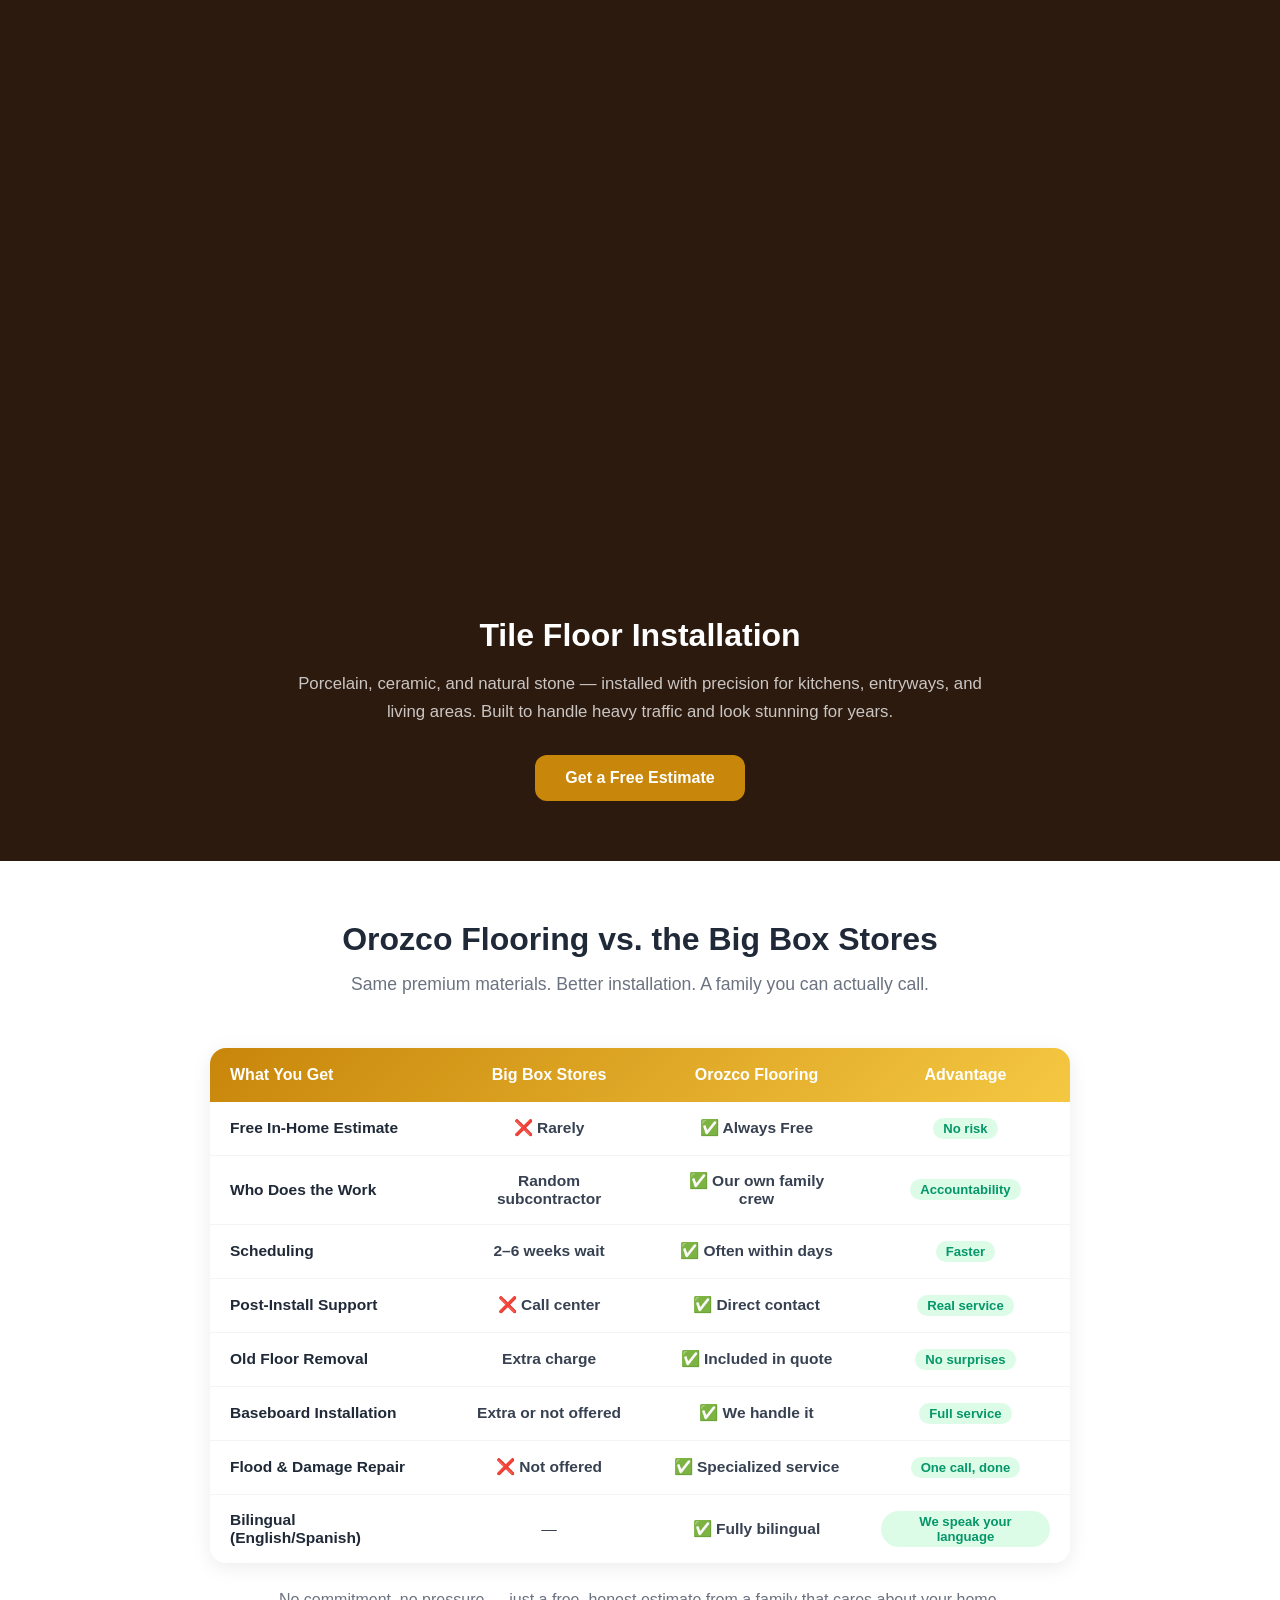
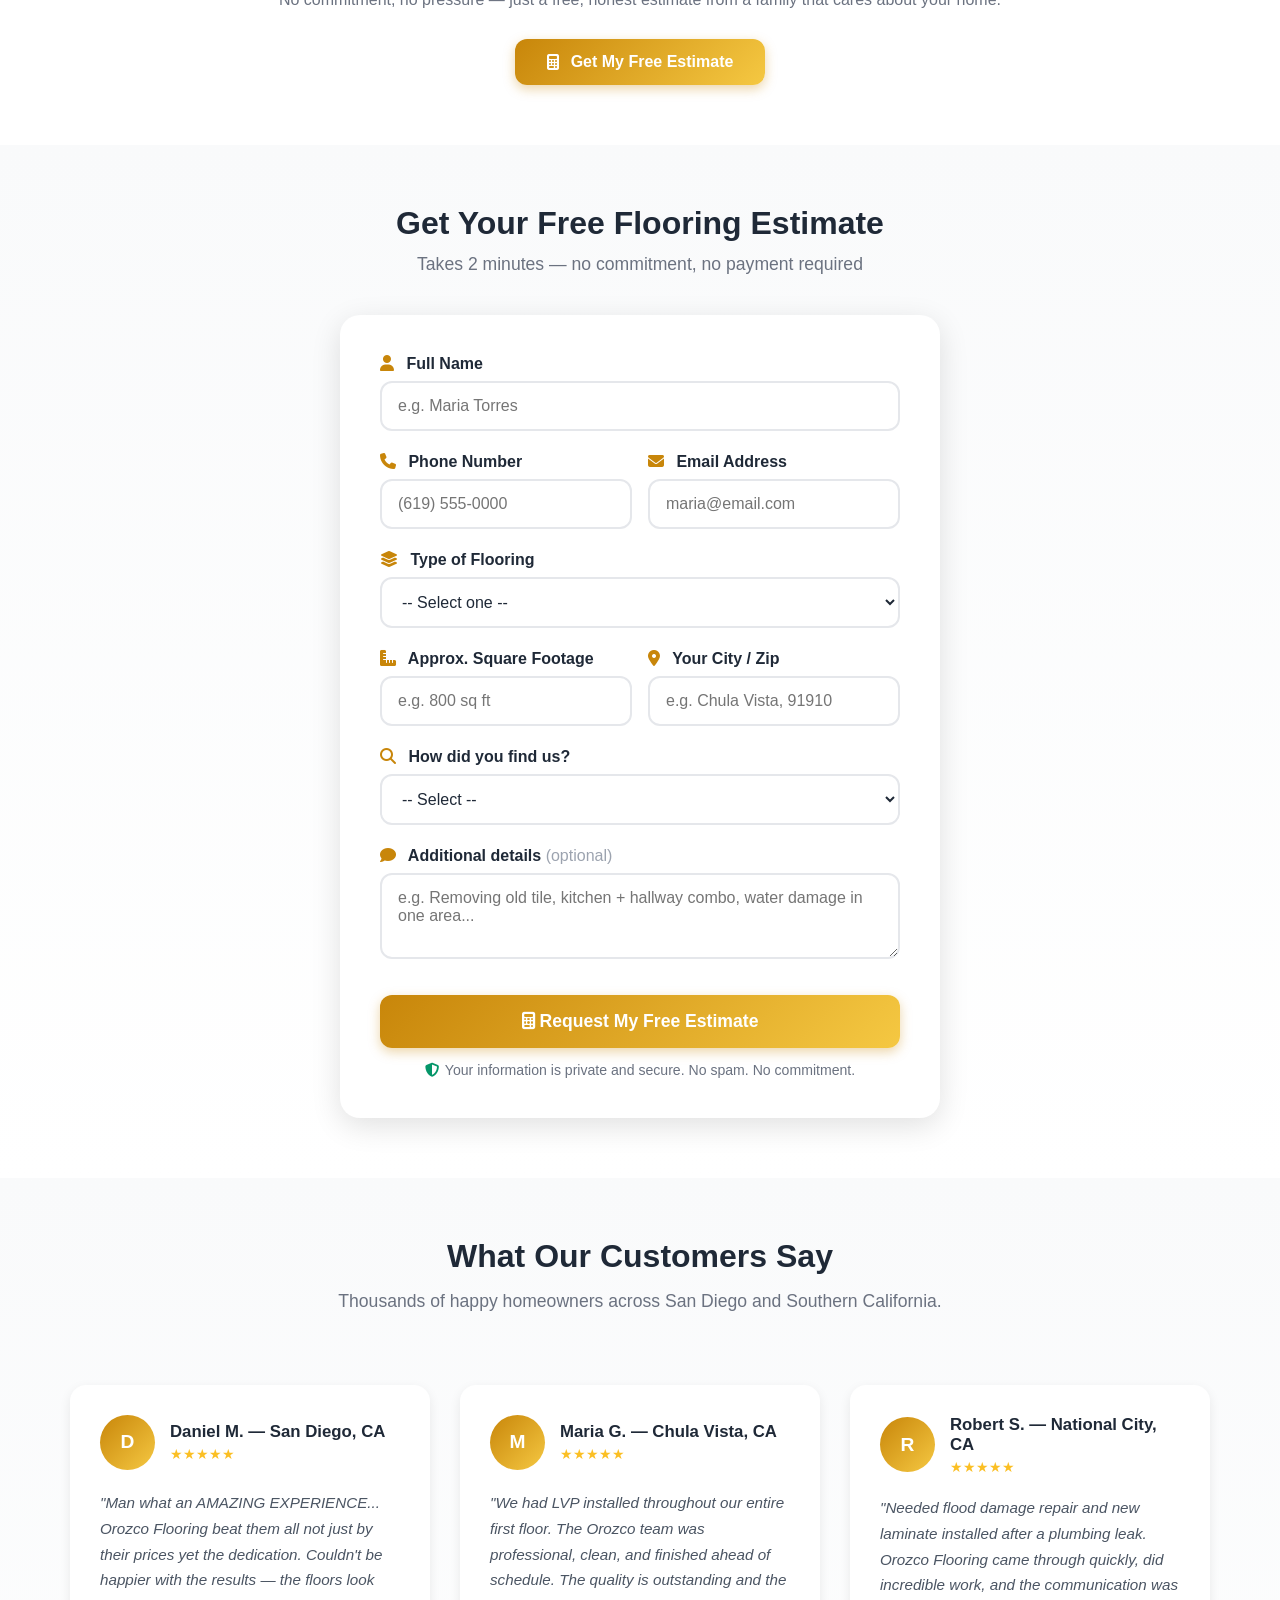
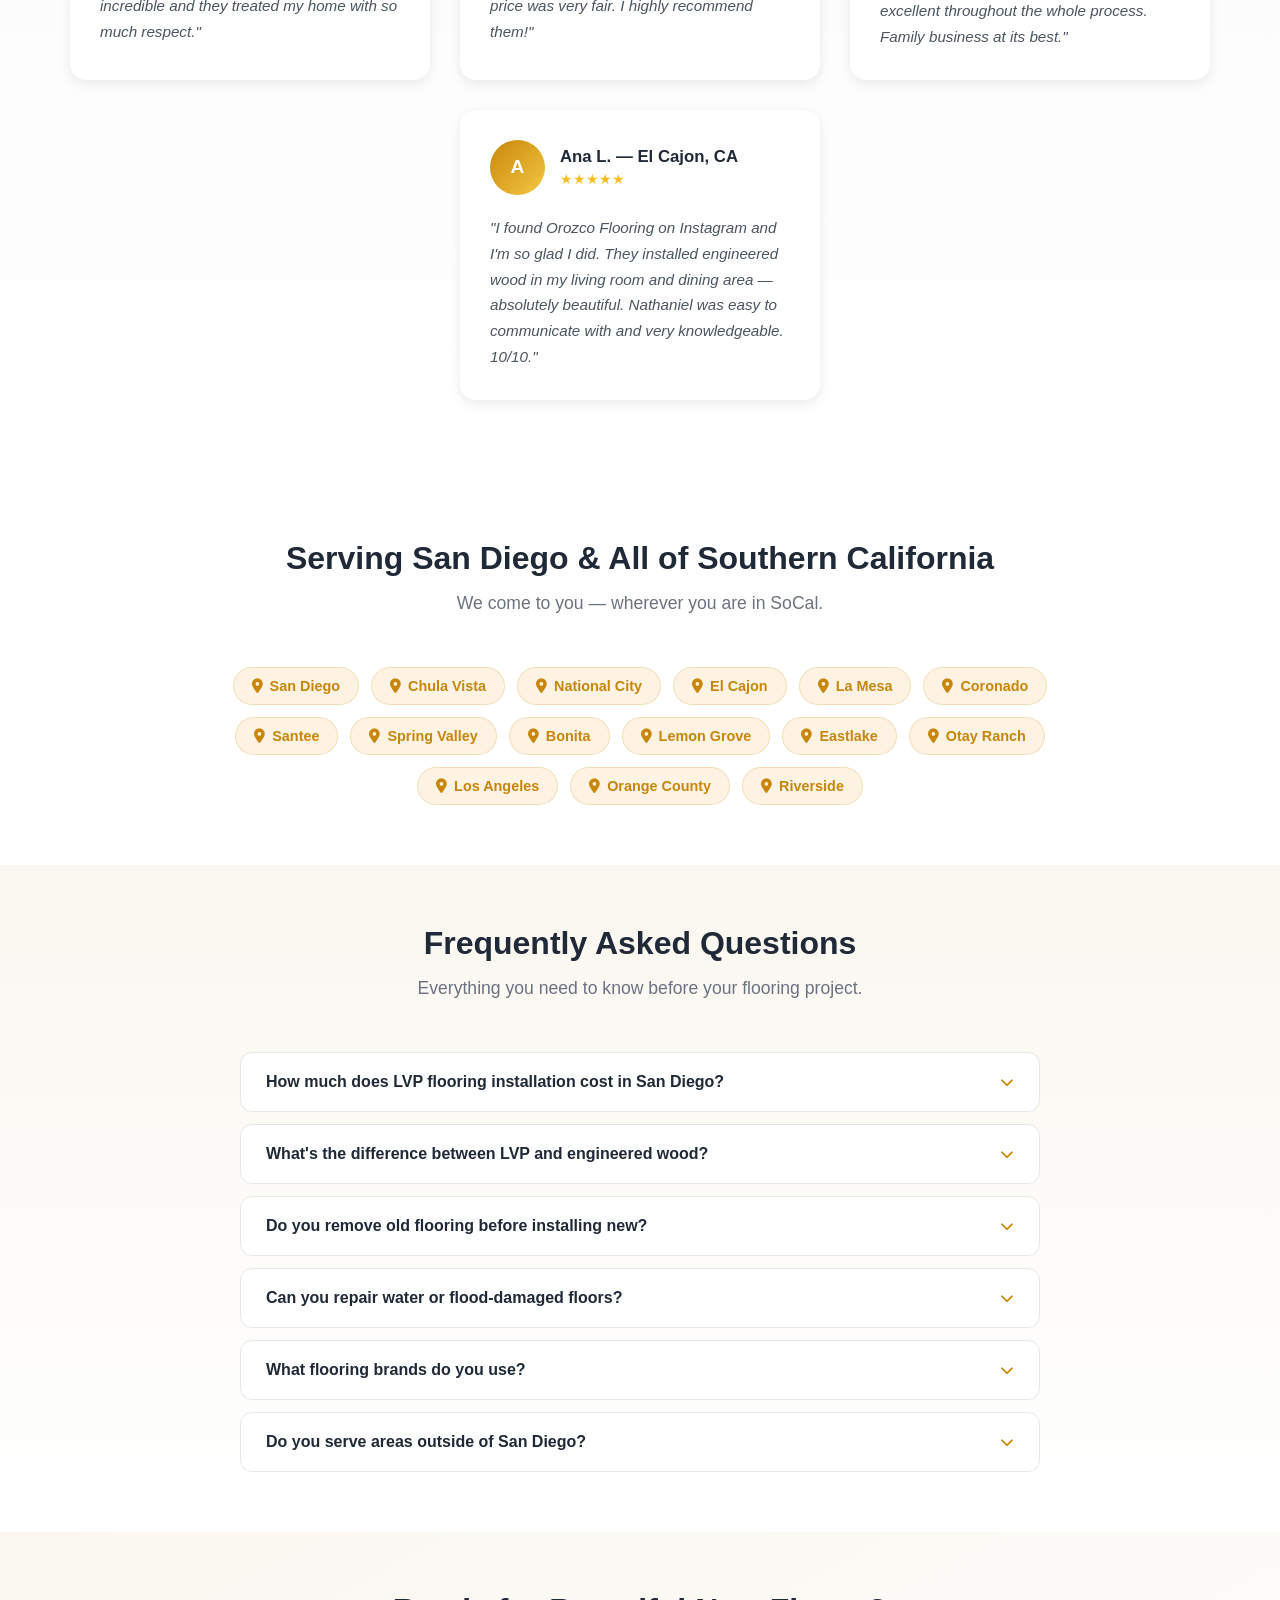
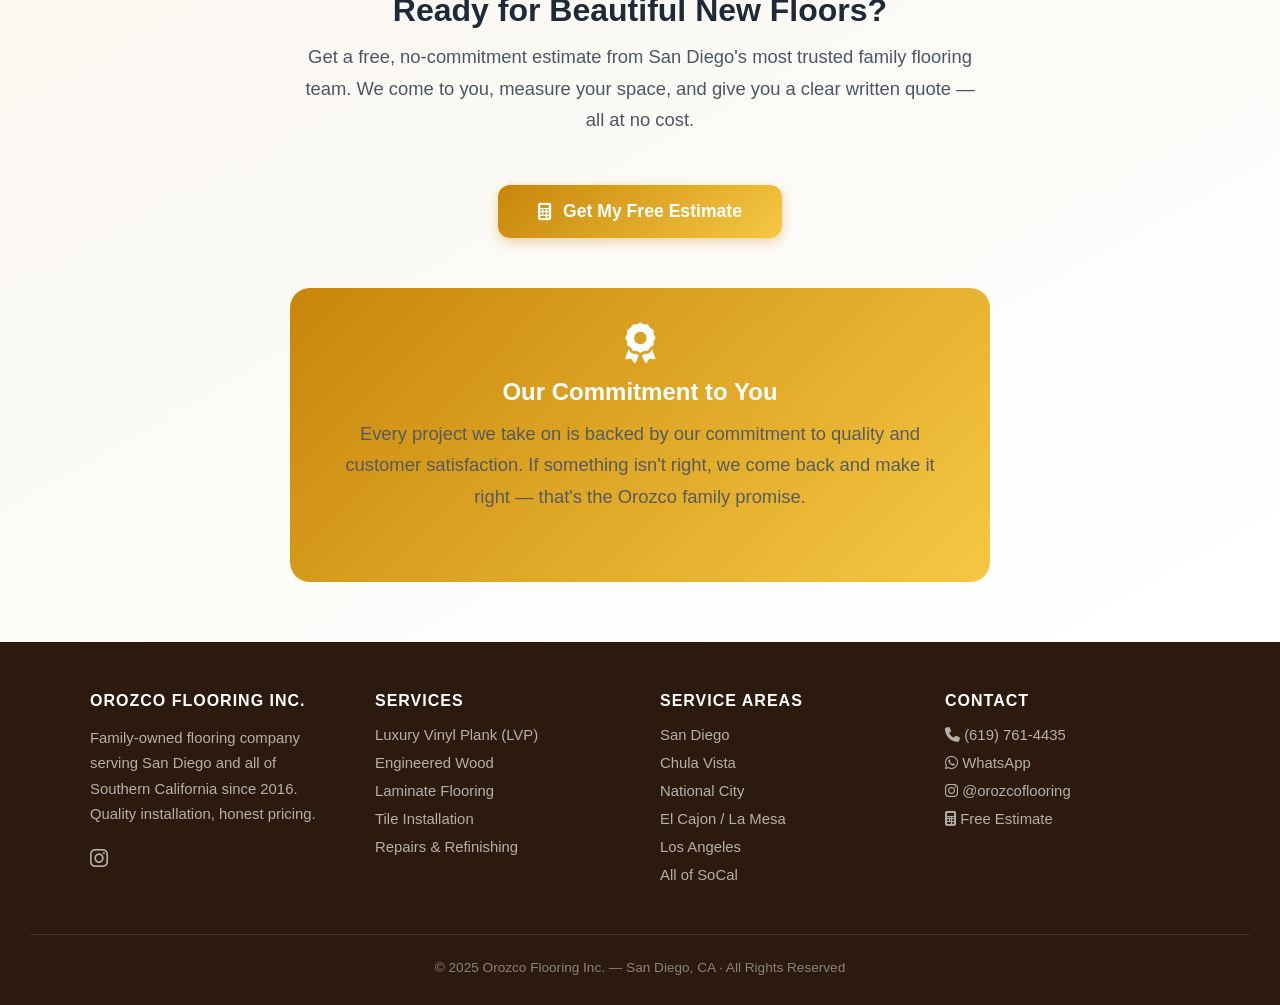
==== commit 2bea88b2: "Add Instagram carousels (8 posts, 35 fotos) + video grid (5 videos)" ====
--- a/index.html
+++ b/index.html
@@ -626,43 +626,140 @@
   <!-- GALLERY -->
   <section class="gallery" aria-labelledby="gallery-heading">
     <h2 id="gallery-heading">Our Work — Real Projects, Real Results</h2>
-    <p class="section-subtitle">Every floor is a reflection of our craftsmanship. Browse our recent installations across San Diego County.</p>
-    <div class="gallery-grid">
-      <div class="gallery-item">
-        <img src="/images/project1.jpg" alt="Luxury vinyl plank installation San Diego living room" loading="lazy"
-             onerror="this.src='https://placehold.co/600x400/c8860a/fff?text=LVP+Install'">
-        <div class="gallery-label">LVP — San Diego</div>
-      </div>
-      <div class="gallery-item">
-        <img src="/images/project2.jpg" alt="Engineered hardwood flooring San Diego" loading="lazy"
-             onerror="this.src='https://placehold.co/600x400/a06b05/fff?text=Engineered+Wood'">
-        <div class="gallery-label">Engineered Wood — Chula Vista</div>
-      </div>
-      <div class="gallery-item">
-        <img src="/images/project3.jpg" alt="Tile flooring installation kitchen San Diego" loading="lazy"
-             onerror="this.src='https://placehold.co/600x400/2c1a0e/fff?text=Tile'">
-        <div class="gallery-label">Tile — National City</div>
-      </div>
-      <div class="gallery-item">
-        <img src="/images/project4.jpg" alt="Laminate flooring bedroom El Cajon" loading="lazy"
-             onerror="this.src='https://placehold.co/600x400/c8860a/fff?text=Laminate'">
-        <div class="gallery-label">Laminate — El Cajon</div>
-      </div>
-      <div class="gallery-item">
-        <img src="/images/project5.jpg" alt="Hardwood floor refinishing San Diego" loading="lazy"
-             onerror="this.src='https://placehold.co/600x400/a06b05/fff?text=Refinishing'">
-        <div class="gallery-label">Wood Refinishing — La Mesa</div>
-      </div>
-      <div class="gallery-item">
-        <img src="/images/project6.jpg" alt="Custom steps and baseboard installation San Diego" loading="lazy"
-             onerror="this.src='https://placehold.co/600x400/2c1a0e/fff?text=Custom+Steps'">
-        <div class="gallery-label">Custom Steps — Coronado</div>
-      </div>
-    </div>
+    <p class="section-subtitle">Swipe through real San Diego installations. Every project, every floor, by our family team.</p>
+
+    <div class="ig-grid">
+
+  <div class="ig-carousel" data-total="5">
+    <div class="ig-label"><i class="fas fa-map-marker-alt"></i> LVP — San Diego</div>
+    <div class="ig-track">
+      <div class="ig-slide active"><img src="/images/carousel/c1p1.jpg" alt="Orozco Flooring LVP — San Diego" loading="lazy"></div>
+      <div class="ig-slide"><img src="/images/carousel/c1p2.jpg" alt="Orozco Flooring LVP — San Diego" loading="lazy"></div>
+      <div class="ig-slide"><img src="/images/carousel/c1p3.jpg" alt="Orozco Flooring LVP — San Diego" loading="lazy"></div>
+      <div class="ig-slide"><img src="/images/carousel/c1p4.jpg" alt="Orozco Flooring LVP — San Diego" loading="lazy"></div>
+      <div class="ig-slide"><img src="/images/carousel/c1p5.jpg" alt="Orozco Flooring LVP — San Diego" loading="lazy"></div>
+    </div>
+      <button class="ig-prev" aria-label="Previous">&#8249;</button>
+      <button class="ig-next" aria-label="Next">&#8250;</button>
+      <div class="ig-dots"><span class="ig-dot active"></span><span class="ig-dot"></span><span class="ig-dot"></span><span class="ig-dot"></span><span class="ig-dot"></span></div>
+      <div class="ig-counter">1 / 5</div>
+  </div>
+
+  <div class="ig-carousel" data-total="3">
+    <div class="ig-label"><i class="fas fa-map-marker-alt"></i> Engineered Wood — Chula Vista</div>
+    <div class="ig-track">
+      <div class="ig-slide active"><img src="/images/carousel/c2p1.jpg" alt="Orozco Flooring Engineered Wood — Chula Vista" loading="lazy"></div>
+      <div class="ig-slide"><img src="/images/carousel/c2p2.jpg" alt="Orozco Flooring Engineered Wood — Chula Vista" loading="lazy"></div>
+      <div class="ig-slide"><img src="/images/carousel/c2p3.jpg" alt="Orozco Flooring Engineered Wood — Chula Vista" loading="lazy"></div>
+    </div>
+      <button class="ig-prev" aria-label="Previous">&#8249;</button>
+      <button class="ig-next" aria-label="Next">&#8250;</button>
+      <div class="ig-dots"><span class="ig-dot active"></span><span class="ig-dot"></span><span class="ig-dot"></span></div>
+      <div class="ig-counter">1 / 3</div>
+  </div>
+
+  <div class="ig-carousel" data-total="3">
+    <div class="ig-label"><i class="fas fa-map-marker-alt"></i> Hardwood Stairs — La Jolla</div>
+    <div class="ig-track">
+      <div class="ig-slide active"><img src="/images/carousel/c3p1.jpg" alt="Orozco Flooring Hardwood Stairs — La Jolla" loading="lazy"></div>
+      <div class="ig-slide"><img src="/images/carousel/c3p2.jpg" alt="Orozco Flooring Hardwood Stairs — La Jolla" loading="lazy"></div>
+      <div class="ig-slide"><img src="/images/carousel/c3p3.jpg" alt="Orozco Flooring Hardwood Stairs — La Jolla" loading="lazy"></div>
+    </div>
+      <button class="ig-prev" aria-label="Previous">&#8249;</button>
+      <button class="ig-next" aria-label="Next">&#8250;</button>
+      <div class="ig-dots"><span class="ig-dot active"></span><span class="ig-dot"></span><span class="ig-dot"></span></div>
+      <div class="ig-counter">1 / 3</div>
+  </div>
+
+  <div class="ig-carousel" data-total="5">
+    <div class="ig-label"><i class="fas fa-map-marker-alt"></i> Floor Installation — Eastlake</div>
+    <div class="ig-track">
+      <div class="ig-slide active"><img src="/images/carousel/c4p1.jpg" alt="Orozco Flooring Floor Installation — Eastlake" loading="lazy"></div>
+      <div class="ig-slide"><img src="/images/carousel/c4p2.jpg" alt="Orozco Flooring Floor Installation — Eastlake" loading="lazy"></div>
+      <div class="ig-slide"><img src="/images/carousel/c4p3.jpg" alt="Orozco Flooring Floor Installation — Eastlake" loading="lazy"></div>
+      <div class="ig-slide"><img src="/images/carousel/c4p4.jpg" alt="Orozco Flooring Floor Installation — Eastlake" loading="lazy"></div>
+      <div class="ig-slide"><img src="/images/carousel/c4p5.jpg" alt="Orozco Flooring Floor Installation — Eastlake" loading="lazy"></div>
+    </div>
+      <button class="ig-prev" aria-label="Previous">&#8249;</button>
+      <button class="ig-next" aria-label="Next">&#8250;</button>
+      <div class="ig-dots"><span class="ig-dot active"></span><span class="ig-dot"></span><span class="ig-dot"></span><span class="ig-dot"></span><span class="ig-dot"></span></div>
+      <div class="ig-counter">1 / 5</div>
+  </div>
+
+  <div class="ig-carousel" data-total="3">
+    <div class="ig-label"><i class="fas fa-map-marker-alt"></i> Custom Project — Coronado</div>
+    <div class="ig-track">
+      <div class="ig-slide active"><img src="/images/carousel/c5p1.jpg" alt="Orozco Flooring Custom Project — Coronado" loading="lazy"></div>
+      <div class="ig-slide"><img src="/images/carousel/c5p2.jpg" alt="Orozco Flooring Custom Project — Coronado" loading="lazy"></div>
+      <div class="ig-slide"><img src="/images/carousel/c5p3.jpg" alt="Orozco Flooring Custom Project — Coronado" loading="lazy"></div>
+    </div>
+      <button class="ig-prev" aria-label="Previous">&#8249;</button>
+      <button class="ig-next" aria-label="Next">&#8250;</button>
+      <div class="ig-dots"><span class="ig-dot active"></span><span class="ig-dot"></span><span class="ig-dot"></span></div>
+      <div class="ig-counter">1 / 3</div>
+  </div>
+
+  <div class="ig-carousel" data-total="6">
+    <div class="ig-label"><i class="fas fa-map-marker-alt"></i> Herringbone Tile — San Diego</div>
+    <div class="ig-track">
+      <div class="ig-slide active"><img src="/images/carousel/c6p1.jpg" alt="Orozco Flooring Herringbone Tile — San Diego" loading="lazy"></div>
+      <div class="ig-slide"><img src="/images/carousel/c6p2.jpg" alt="Orozco Flooring Herringbone Tile — San Diego" loading="lazy"></div>
+      <div class="ig-slide"><img src="/images/carousel/c6p3.jpg" alt="Orozco Flooring Herringbone Tile — San Diego" loading="lazy"></div>
+      <div class="ig-slide"><img src="/images/carousel/c6p4.jpg" alt="Orozco Flooring Herringbone Tile — San Diego" loading="lazy"></div>
+      <div class="ig-slide"><img src="/images/carousel/c6p5.jpg" alt="Orozco Flooring Herringbone Tile — San Diego" loading="lazy"></div>
+      <div class="ig-slide"><img src="/images/carousel/c6p6.jpg" alt="Orozco Flooring Herringbone Tile — San Diego" loading="lazy"></div>
+    </div>
+      <button class="ig-prev" aria-label="Previous">&#8249;</button>
+      <button class="ig-next" aria-label="Next">&#8250;</button>
+      <div class="ig-dots"><span class="ig-dot active"></span><span class="ig-dot"></span><span class="ig-dot"></span><span class="ig-dot"></span><span class="ig-dot"></span><span class="ig-dot"></span></div>
+      <div class="ig-counter">1 / 6</div>
+  </div>
+
+  <div class="ig-carousel" data-total="3">
+    <div class="ig-label"><i class="fas fa-map-marker-alt"></i> LVP Renovation — El Cajon</div>
+    <div class="ig-track">
+      <div class="ig-slide active"><img src="/images/carousel/c7p1.jpg" alt="Orozco Flooring LVP Renovation — El Cajon" loading="lazy"></div>
+      <div class="ig-slide"><img src="/images/carousel/c7p2.jpg" alt="Orozco Flooring LVP Renovation — El Cajon" loading="lazy"></div>
+      <div class="ig-slide"><img src="/images/carousel/c7p3.jpg" alt="Orozco Flooring LVP Renovation — El Cajon" loading="lazy"></div>
+    </div>
+      <button class="ig-prev" aria-label="Previous">&#8249;</button>
+      <button class="ig-next" aria-label="Next">&#8250;</button>
+      <div class="ig-dots"><span class="ig-dot active"></span><span class="ig-dot"></span><span class="ig-dot"></span></div>
+      <div class="ig-counter">1 / 3</div>
+  </div>
+
+  <div class="ig-carousel" data-total="3">
+    <div class="ig-label"><i class="fas fa-map-marker-alt"></i> Laminate — National City</div>
+    <div class="ig-track">
+      <div class="ig-slide active"><img src="/images/carousel/c8p1.jpg" alt="Orozco Flooring Laminate — National City" loading="lazy"></div>
+      <div class="ig-slide"><img src="/images/carousel/c8p2.jpg" alt="Orozco Flooring Laminate — National City" loading="lazy"></div>
+      <div class="ig-slide"><img src="/images/carousel/c8p3.jpg" alt="Orozco Flooring Laminate — National City" loading="lazy"></div>
+    </div>
+      <button class="ig-prev" aria-label="Previous">&#8249;</button>
+      <button class="ig-next" aria-label="Next">&#8250;</button>
+      <div class="ig-dots"><span class="ig-dot active"></span><span class="ig-dot"></span><span class="ig-dot"></span></div>
+      <div class="ig-counter">1 / 3</div>
+  </div>
+
+    </div>
+
     <div style="text-align:center;margin-top:36px;">
       <a href="/gallery.html" style="display:inline-flex;align-items:center;gap:10px;background:var(--primary);color:white;padding:14px 32px;border-radius:12px;font-weight:700;font-size:1rem;text-decoration:none;">
-        <i class="fas fa-images"></i> See All Projects — Full Gallery
+        <i class="fas fa-images"></i> See All 43 Photos — Full Gallery
       </a>
+    </div>
+  </section>
+
+  <!-- VIDEO GRID -->
+  <section class="video-grid-section">
+    <h2>Watch Us Work</h2>
+    <p class="section-subtitle">Real installations, real craftsmanship — watch Orozco Flooring in action.</p>
+    <div class="video-grid">
+      <div class="vg-item"><video autoplay muted loop playsinline><source src="/video/insta1.mp4" type="video/mp4"></video></div>
+      <div class="vg-item"><video autoplay muted loop playsinline><source src="/video/insta2.mp4" type="video/mp4"></video></div>
+      <div class="vg-item"><video autoplay muted loop playsinline><source src="/video/insta3.mp4" type="video/mp4"></video></div>
+      <div class="vg-item"><video autoplay muted loop playsinline><source src="/video/insta4.mp4" type="video/mp4"></video></div>
+      <div class="vg-item"><video autoplay muted loop playsinline><source src="/video/insta5.mp4" type="video/mp4"></video></div>
     </div>
   </section>
 
@@ -1203,6 +1300,37 @@
   </div>
 
   <script>
+    // Instagram-style carousel
+    document.querySelectorAll('.ig-carousel').forEach(carousel => {
+      const slides = carousel.querySelectorAll('.ig-slide');
+      const dots = carousel.querySelectorAll('.ig-dot');
+      const counter = carousel.querySelector('.ig-counter');
+      const total = slides.length;
+      if (total <= 1) return;
+      let cur = 0;
+
+      function go(n) {
+        slides[cur].classList.remove('active');
+        dots[cur].classList.remove('active');
+        cur = (n + total) % total;
+        slides[cur].classList.add('active');
+        dots[cur].classList.add('active');
+        if (counter) counter.textContent = `${cur + 1} / ${total}`;
+      }
+
+      carousel.querySelector('.ig-prev').addEventListener('click', () => go(cur - 1));
+      carousel.querySelector('.ig-next').addEventListener('click', () => go(cur + 1));
+      dots.forEach((d, i) => d.addEventListener('click', () => go(i)));
+
+      // Touch swipe
+      let tx = 0;
+      carousel.addEventListener('touchstart', e => { tx = e.touches[0].clientX; }, {passive:true});
+      carousel.addEventListener('touchend', e => {
+        const dx = e.changedTouches[0].clientX - tx;
+        if (Math.abs(dx) > 40) go(dx < 0 ? cur + 1 : cur - 1);
+      }, {passive:true});
+    });
+
     // FAQ accordion
     document.querySelectorAll('.faq-question').forEach(q => {
       q.addEventListener('click', () => {
--- a/styles.css
+++ b/styles.css
@@ -210,3 +210,116 @@
   .mobile-cta-bar { display: flex; }
   body { padding-bottom: 74px; }
 }
+
+/* ================================================
+   INSTAGRAM-STYLE CAROUSELS
+   ================================================ */
+.ig-grid {
+  display: grid;
+  grid-template-columns: repeat(2, 1fr);
+  gap: 16px;
+  max-width: 1200px;
+  margin: 0 auto;
+  padding: 0 12px;
+}
+@media (min-width: 768px) { .ig-grid { grid-template-columns: repeat(3, 1fr); } }
+@media (max-width: 480px) { .ig-grid { grid-template-columns: 1fr; gap: 12px; } }
+
+.ig-carousel {
+  position: relative;
+  border-radius: 16px;
+  overflow: hidden;
+  background: #111;
+  aspect-ratio: 1;
+  box-shadow: 0 4px 16px rgba(0,0,0,0.15);
+}
+.ig-label {
+  position: absolute;
+  top: 0; left: 0; right: 0;
+  z-index: 10;
+  padding: 10px 14px;
+  background: linear-gradient(to bottom, rgba(0,0,0,0.55), transparent);
+  color: white;
+  font-size: 0.78rem;
+  font-weight: 600;
+  letter-spacing: 0.3px;
+}
+.ig-label i { margin-right: 5px; color: var(--accent); }
+.ig-track { width: 100%; height: 100%; position: relative; }
+.ig-slide {
+  position: absolute; inset: 0;
+  opacity: 0;
+  transition: opacity 0.35s ease;
+}
+.ig-slide.active { opacity: 1; }
+.ig-slide img {
+  width: 100%; height: 100%;
+  object-fit: cover; display: block;
+}
+/* Arrows */
+.ig-prev, .ig-next {
+  position: absolute; top: 50%; transform: translateY(-50%);
+  z-index: 20;
+  background: rgba(255,255,255,0.85);
+  border: none; border-radius: 50%;
+  width: 32px; height: 32px;
+  font-size: 1.2rem; line-height: 1;
+  cursor: pointer; display: flex; align-items: center; justify-content: center;
+  box-shadow: 0 2px 8px rgba(0,0,0,0.25);
+  transition: background 0.2s;
+  padding: 0;
+}
+.ig-prev { left: 8px; }
+.ig-next { right: 8px; }
+.ig-prev:hover, .ig-next:hover { background: white; }
+/* Dots */
+.ig-dots {
+  position: absolute; bottom: 28px; left: 0; right: 0;
+  display: flex; justify-content: center; gap: 5px; z-index: 10;
+}
+.ig-dot {
+  width: 6px; height: 6px; border-radius: 50%;
+  background: rgba(255,255,255,0.5);
+  transition: background 0.2s, transform 0.2s;
+}
+.ig-dot.active { background: white; transform: scale(1.3); }
+/* Counter */
+.ig-counter {
+  position: absolute; bottom: 8px; right: 12px;
+  z-index: 10;
+  background: rgba(0,0,0,0.5);
+  color: white; font-size: 0.72rem; font-weight: 600;
+  padding: 3px 8px; border-radius: 20px;
+}
+
+/* ================================================
+   VIDEO GRID SECTION
+   ================================================ */
+.video-grid-section {
+  padding: 60px 20px;
+  background: #111;
+}
+.video-grid-section h2 {
+  text-align: center; color: white;
+  font-size: 2rem; font-weight: 800; margin-bottom: 10px;
+}
+.video-grid-section .section-subtitle { color: rgba(255,255,255,0.6); }
+.video-grid {
+  display: grid;
+  grid-template-columns: repeat(2, 1fr);
+  gap: 10px;
+  max-width: 1200px;
+  margin: 36px auto 0;
+}
+@media (min-width: 768px) { .video-grid { grid-template-columns: repeat(3, 1fr); } }
+@media (min-width: 1100px) { .video-grid { grid-template-columns: repeat(5, 1fr); } }
+@media (max-width: 480px) { .video-grid { grid-template-columns: 1fr 1fr; gap: 6px; } }
+.vg-item {
+  border-radius: 12px; overflow: hidden;
+  aspect-ratio: 9/16;
+  background: #222;
+}
+.vg-item video {
+  width: 100%; height: 100%;
+  object-fit: cover; display: block;
+}
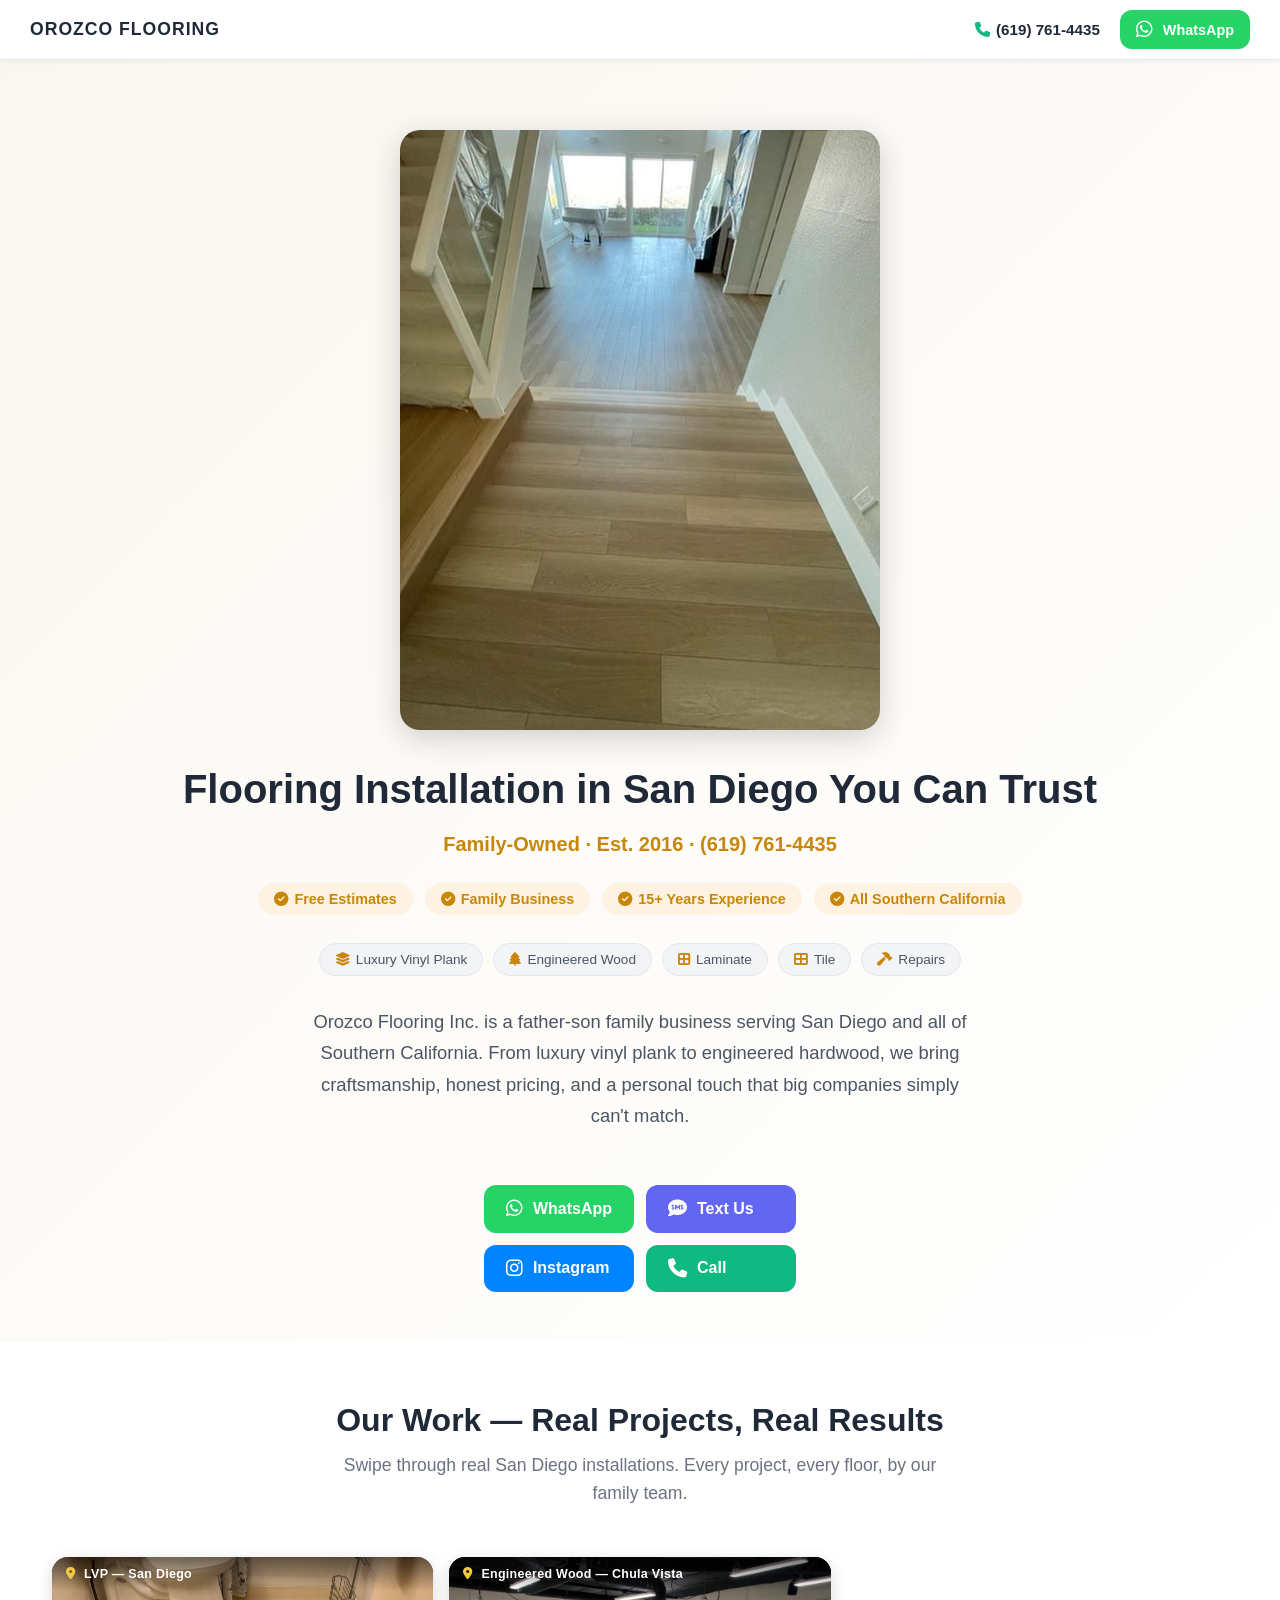
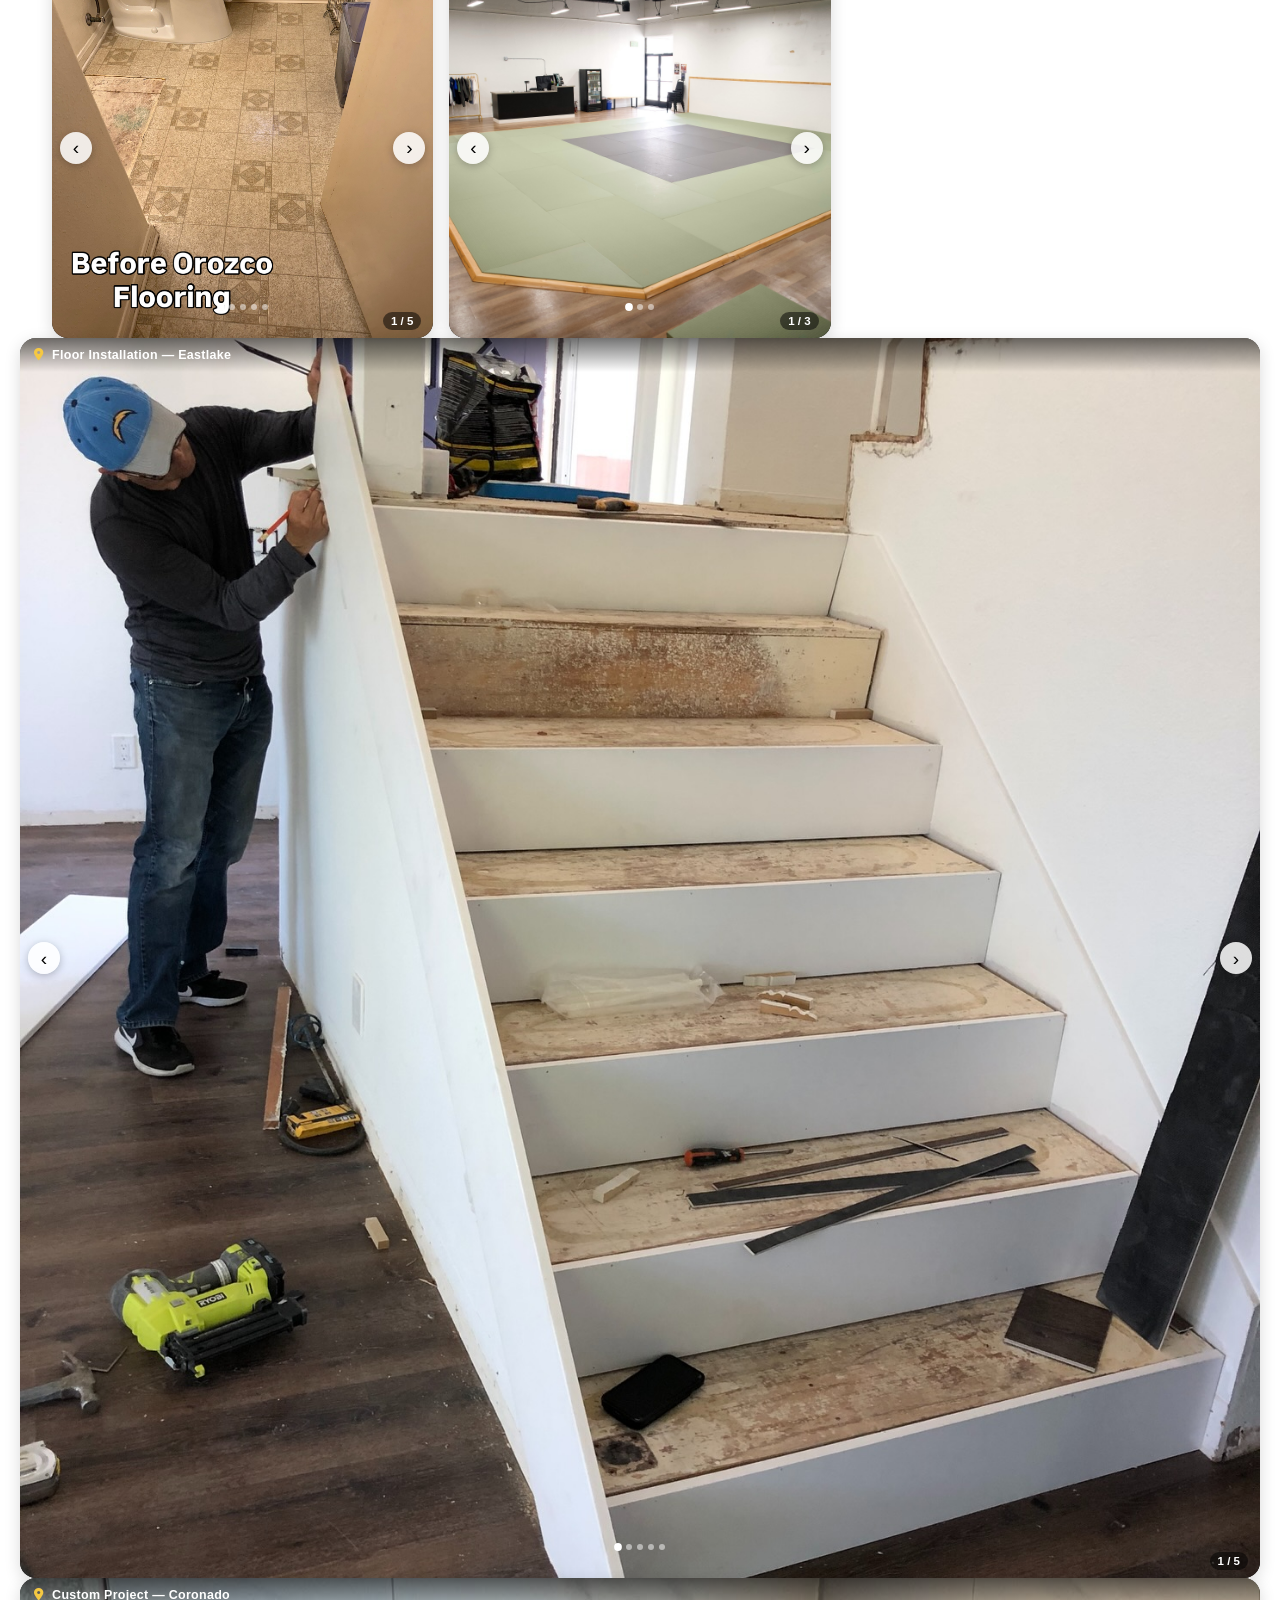
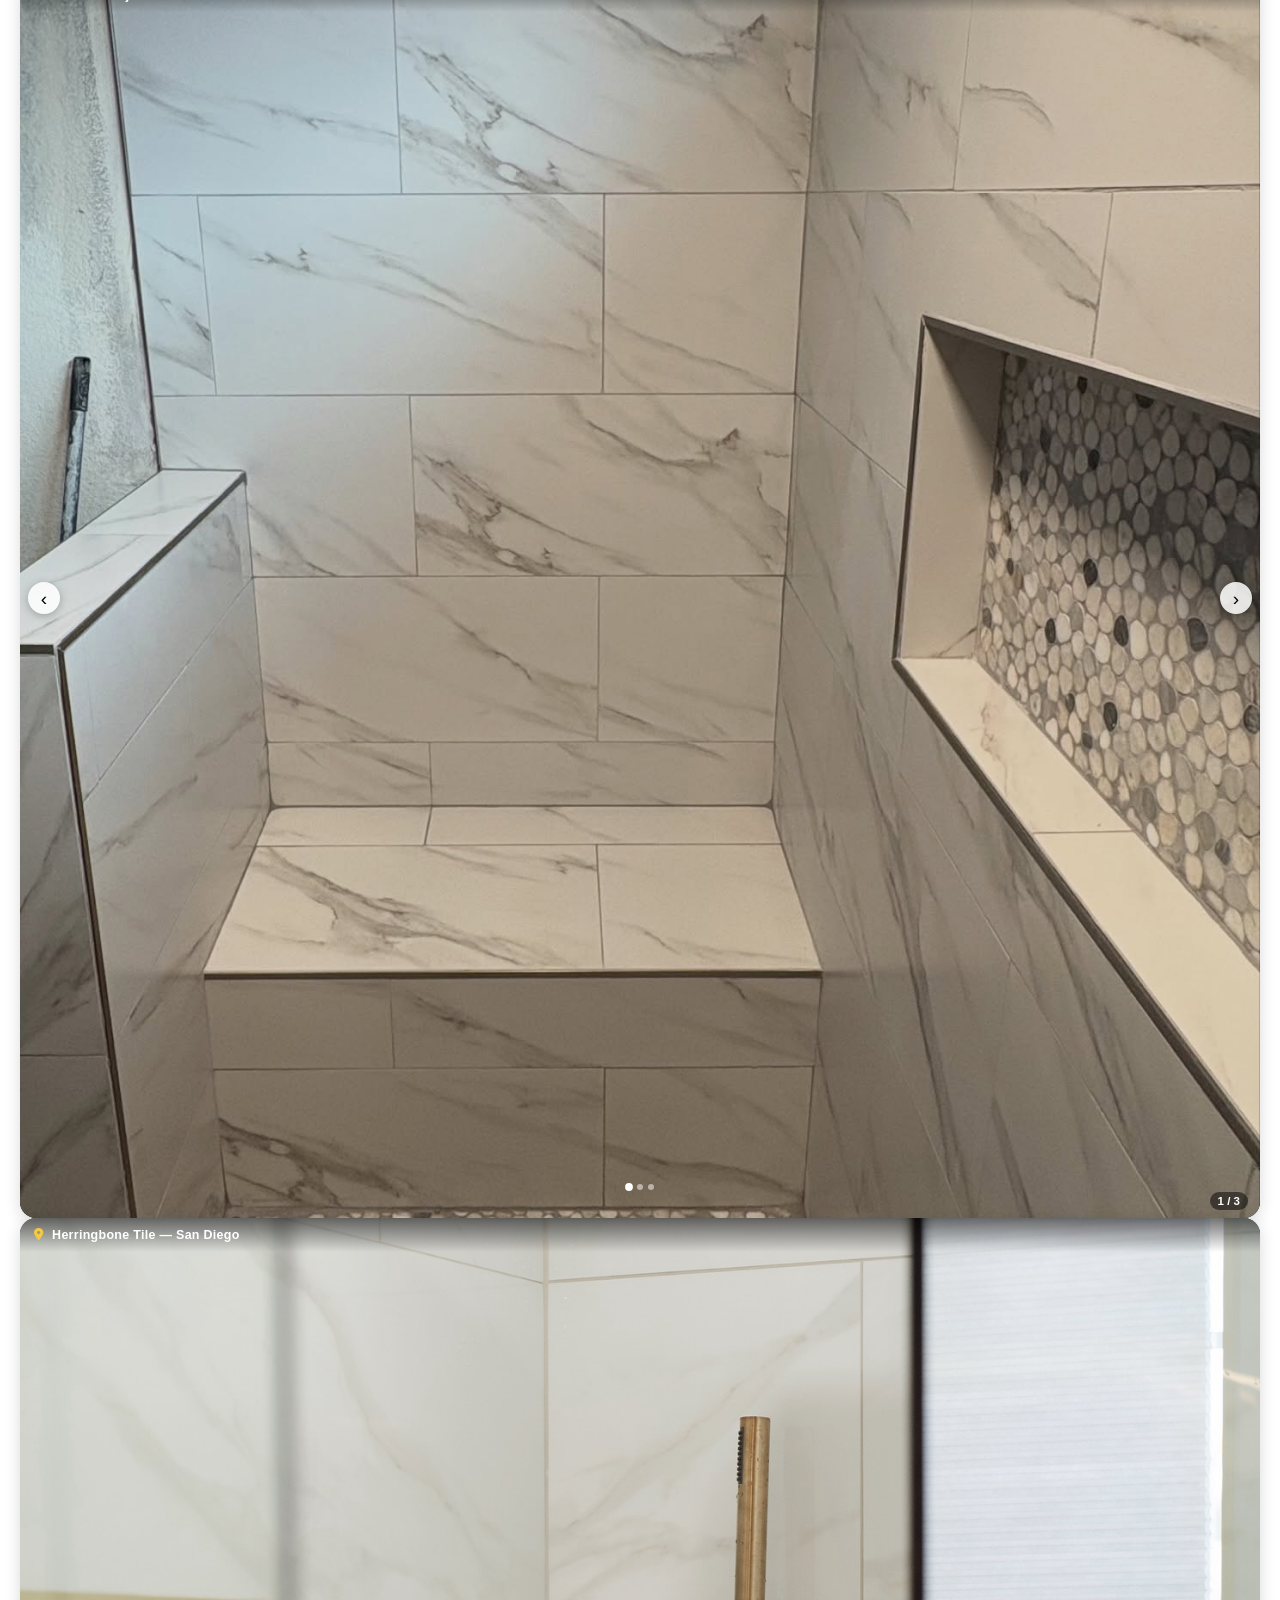
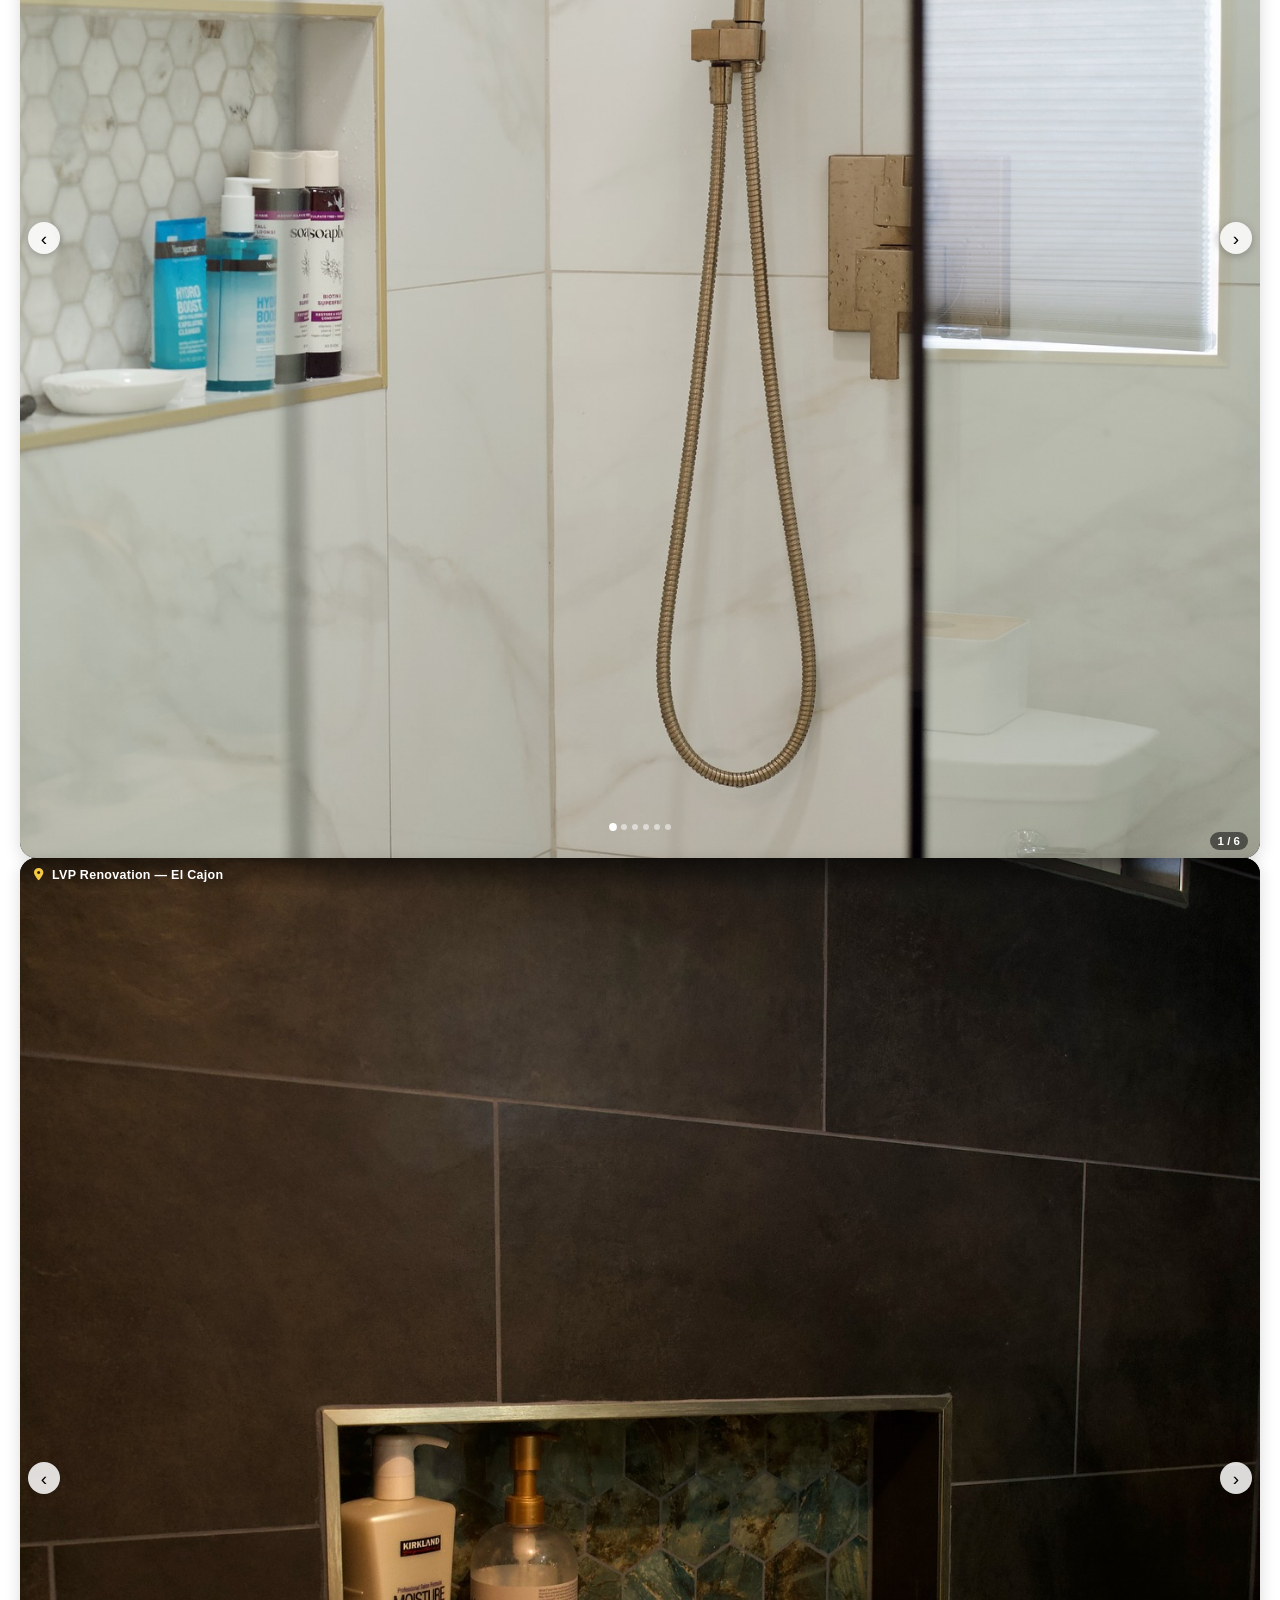
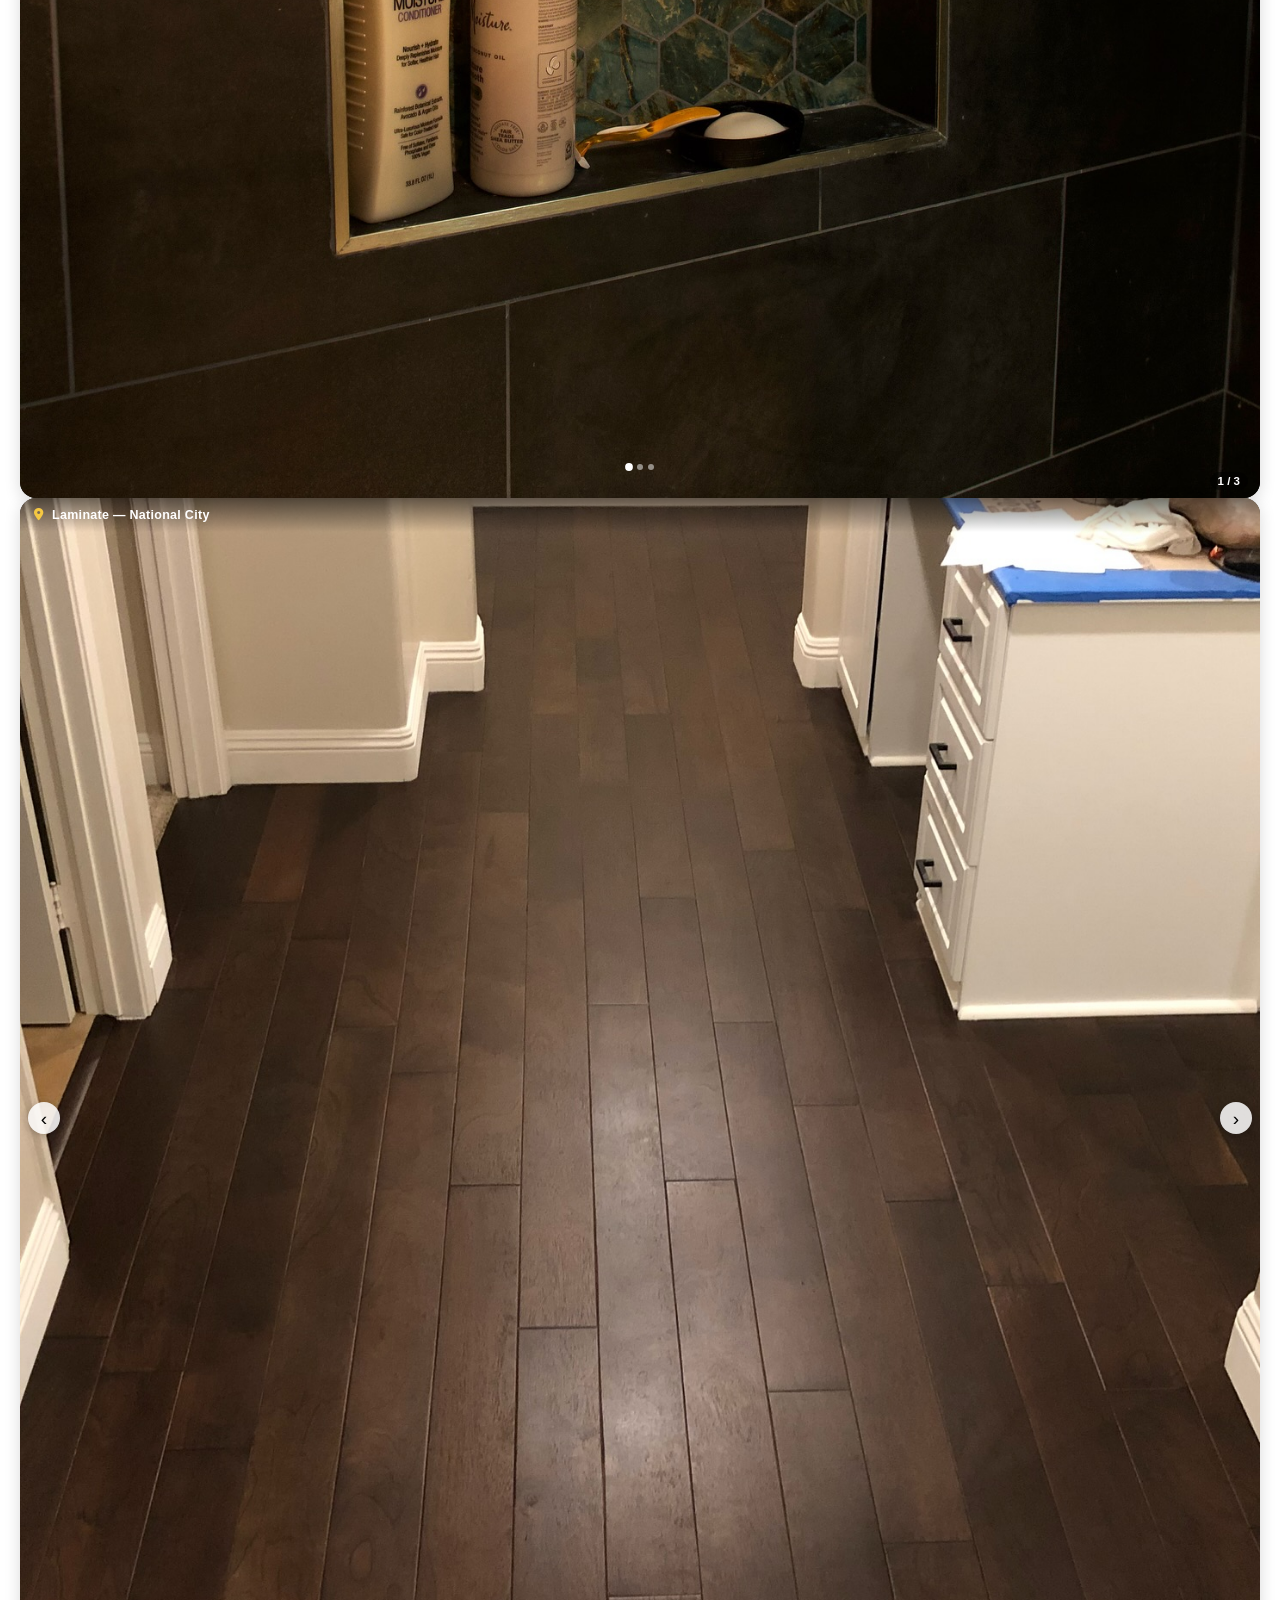
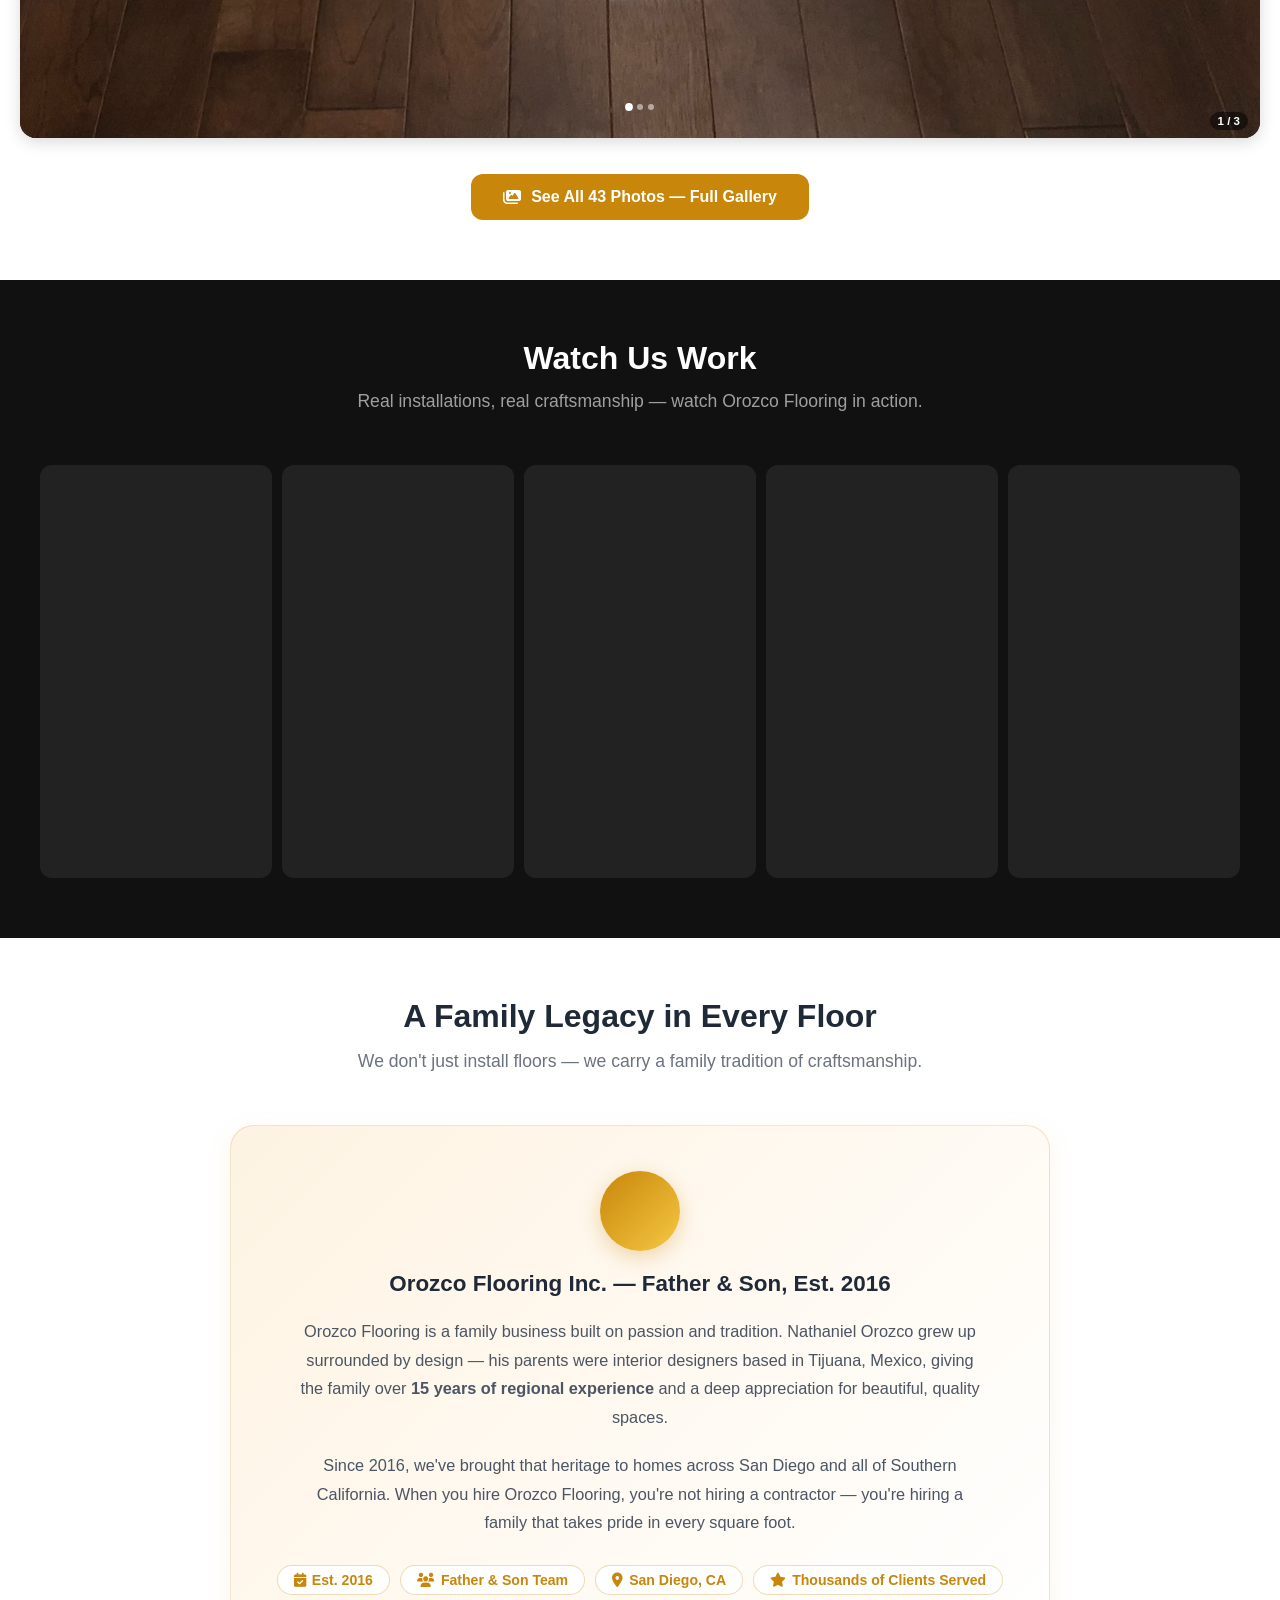
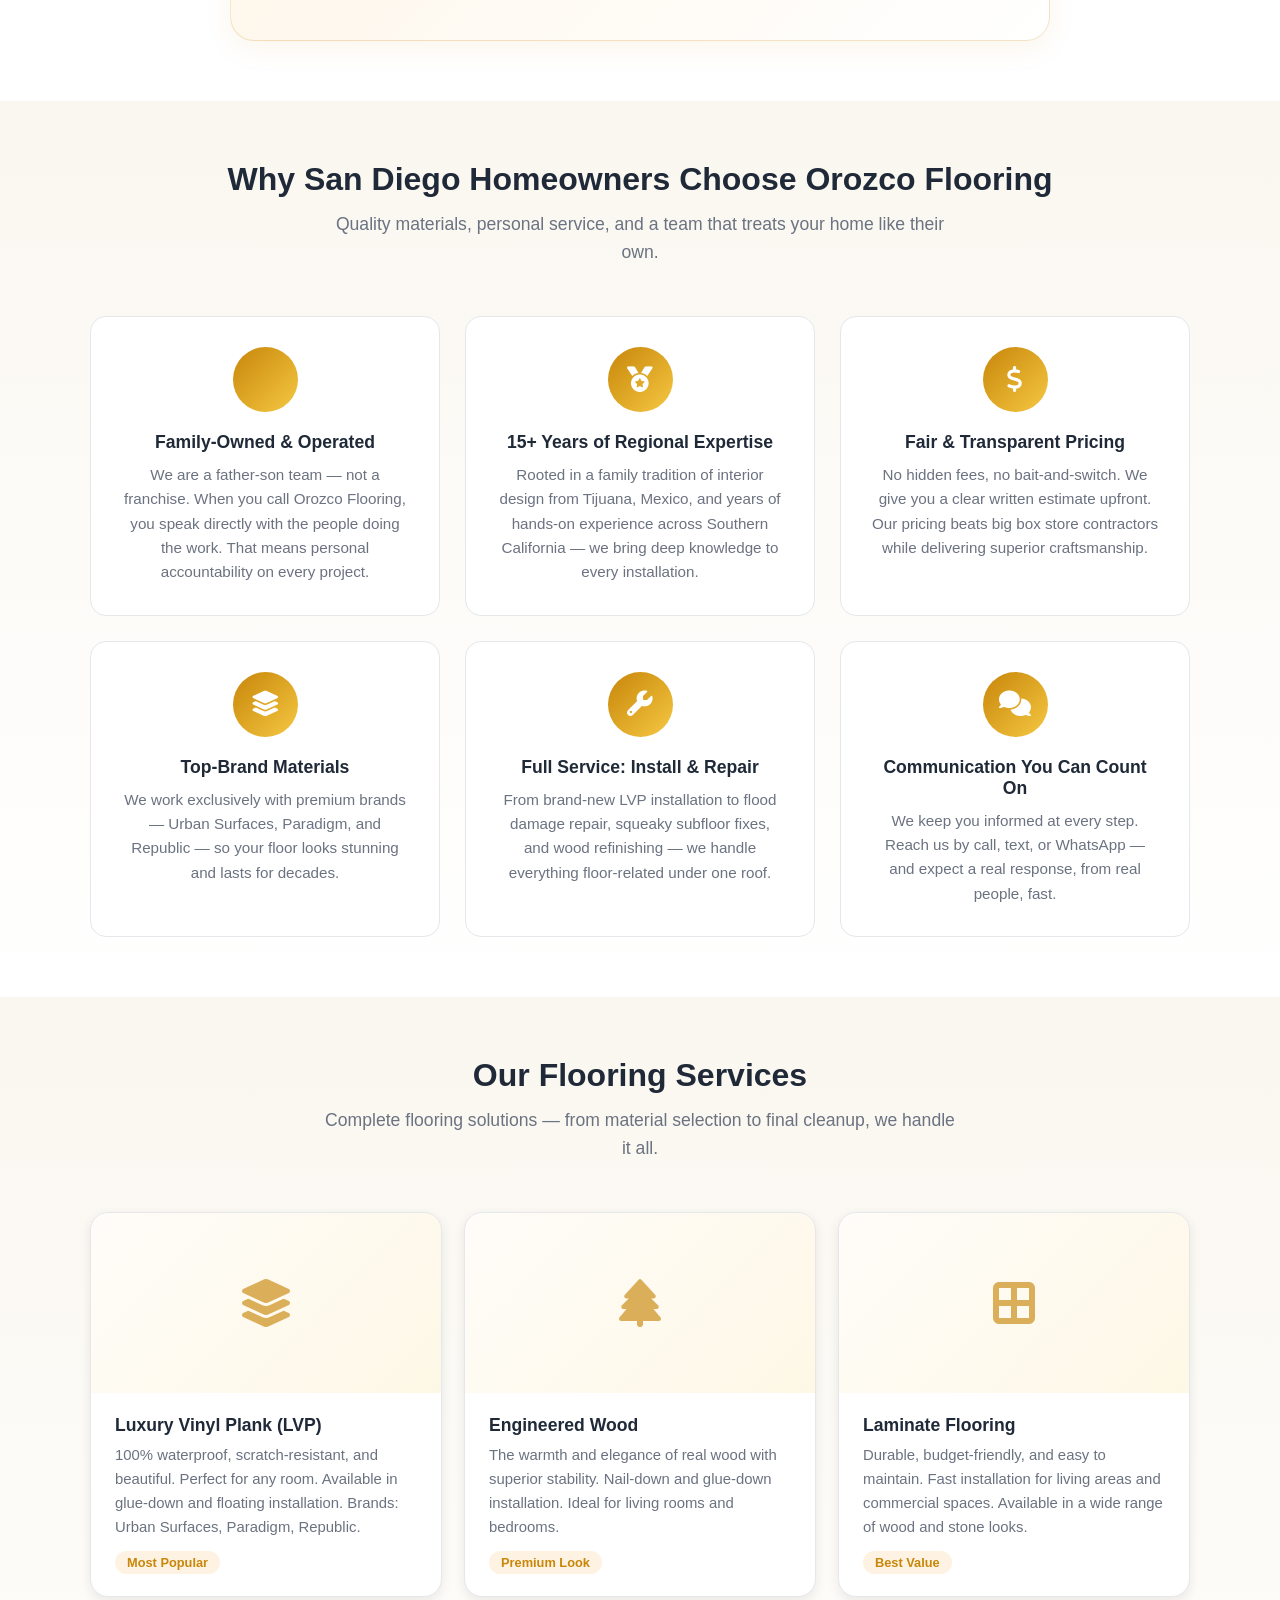
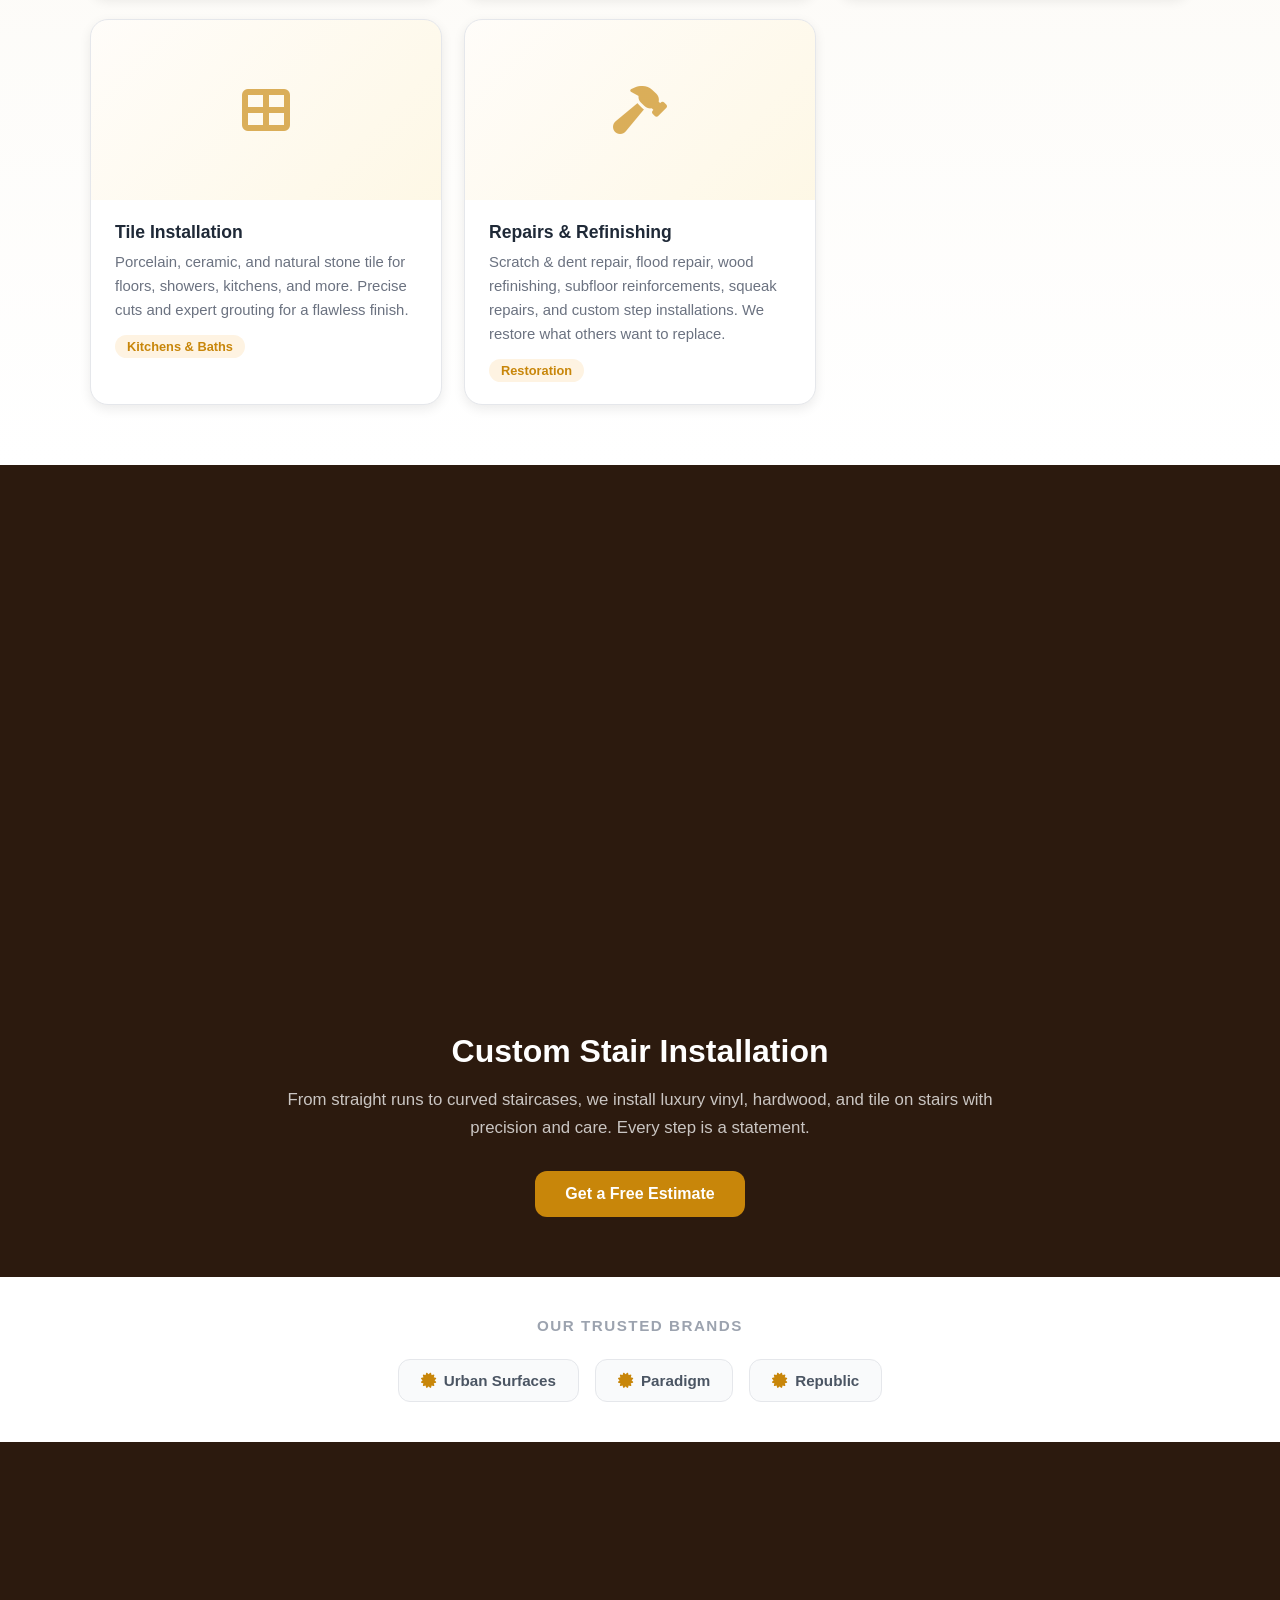
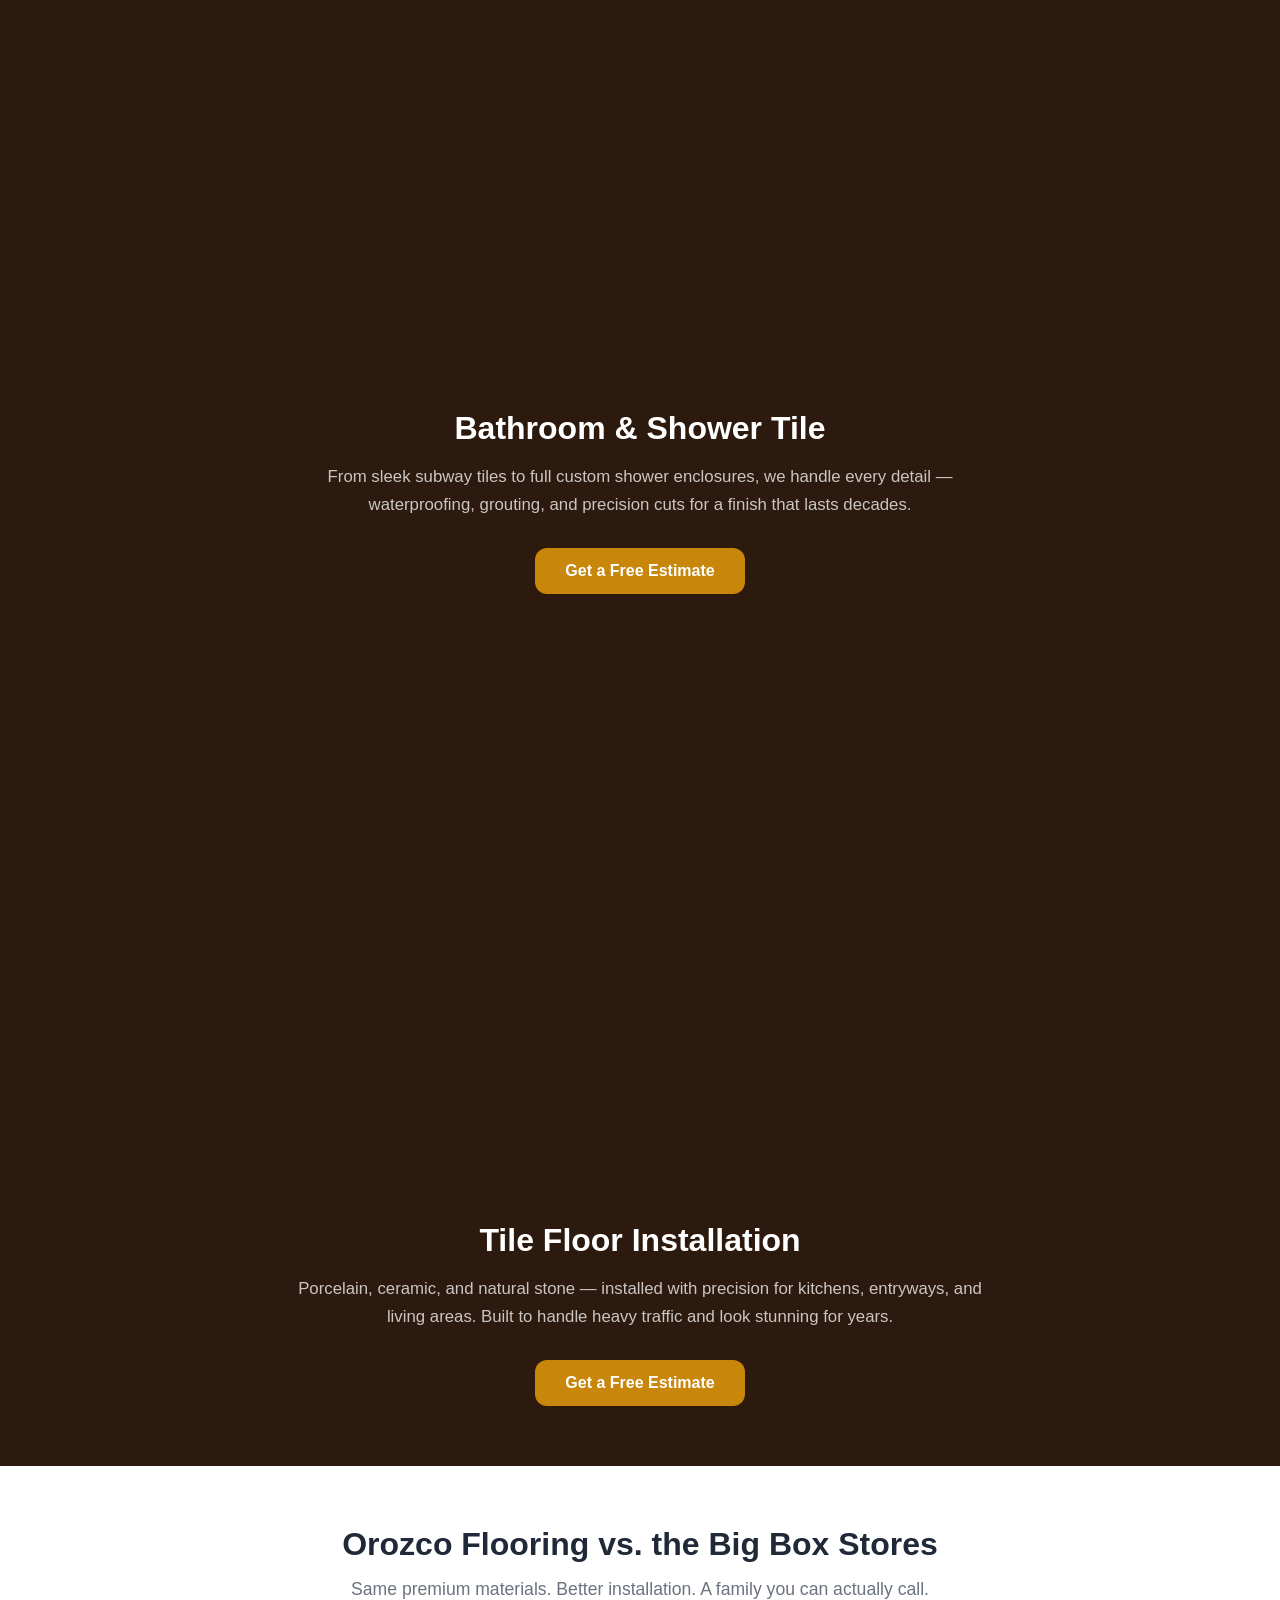
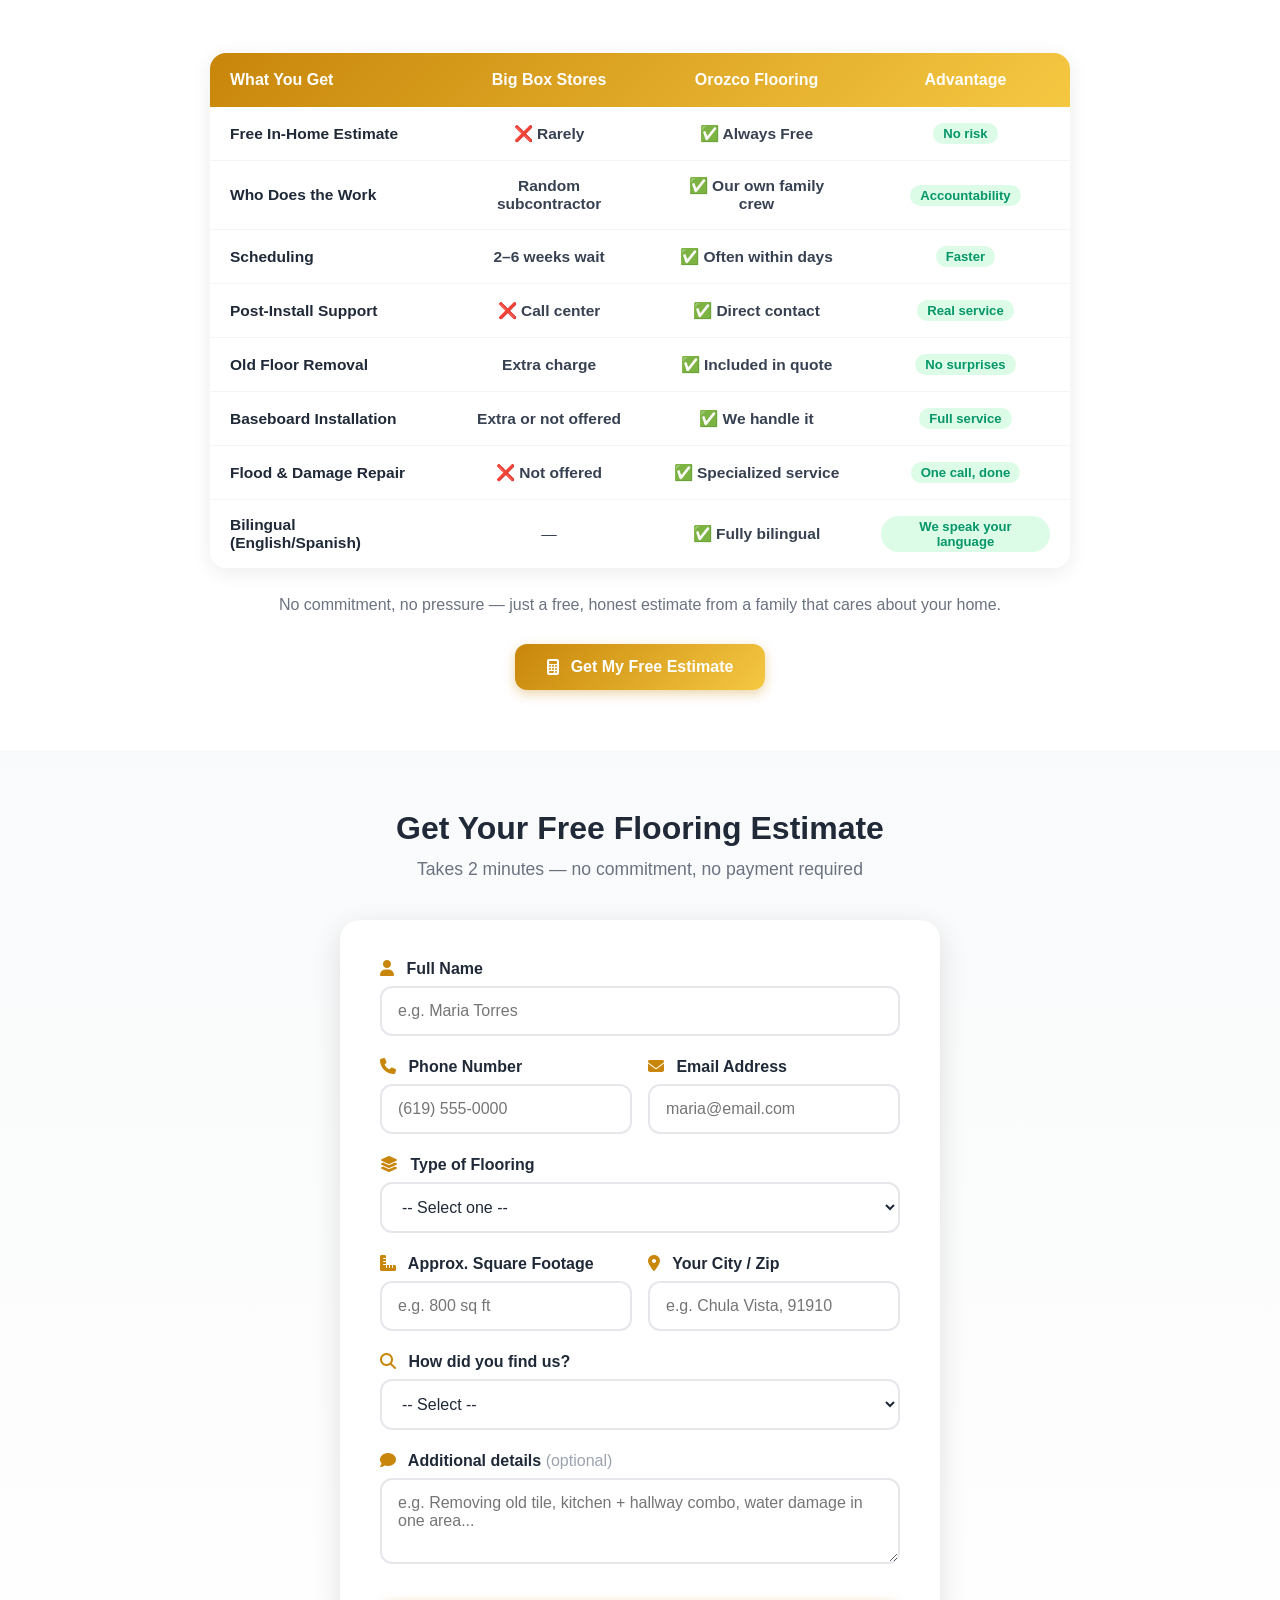
==== commit 686d0cc0: "Remove carousel 3 (La Jolla stairs) + video fullscreen on click" ====
--- a/index.html
+++ b/index.html
@@ -658,17 +658,6 @@
       <div class="ig-counter">1 / 3</div>
   </div>
 
-  <div class="ig-carousel" data-total="3">
-    <div class="ig-label"><i class="fas fa-map-marker-alt"></i> Hardwood Stairs — La Jolla</div>
-    <div class="ig-track">
-      <div class="ig-slide active"><img src="/images/carousel/c3p1.jpg" alt="Orozco Flooring Hardwood Stairs — La Jolla" loading="lazy"></div>
-      <div class="ig-slide"><img src="/images/carousel/c3p2.jpg" alt="Orozco Flooring Hardwood Stairs — La Jolla" loading="lazy"></div>
-      <div class="ig-slide"><img src="/images/carousel/c3p3.jpg" alt="Orozco Flooring Hardwood Stairs — La Jolla" loading="lazy"></div>
-    </div>
-      <button class="ig-prev" aria-label="Previous">&#8249;</button>
-      <button class="ig-next" aria-label="Next">&#8250;</button>
-      <div class="ig-dots"><span class="ig-dot active"></span><span class="ig-dot"></span><span class="ig-dot"></span></div>
-      <div class="ig-counter">1 / 3</div>
   </div>
 
   <div class="ig-carousel" data-total="5">
@@ -1331,6 +1320,16 @@
       }, {passive:true});
     });
 
+    // Video fullscreen on click
+    document.querySelectorAll('.vg-item video, .custom-steps-video-wrap video').forEach(v => {
+      v.style.cursor = 'pointer';
+      v.addEventListener('click', () => {
+        if (v.requestFullscreen) v.requestFullscreen();
+        else if (v.webkitEnterFullscreen) v.webkitEnterFullscreen();
+        else if (v.webkitRequestFullscreen) v.webkitRequestFullscreen();
+      });
+    });
+
     // FAQ accordion
     document.querySelectorAll('.faq-question').forEach(q => {
       q.addEventListener('click', () => {
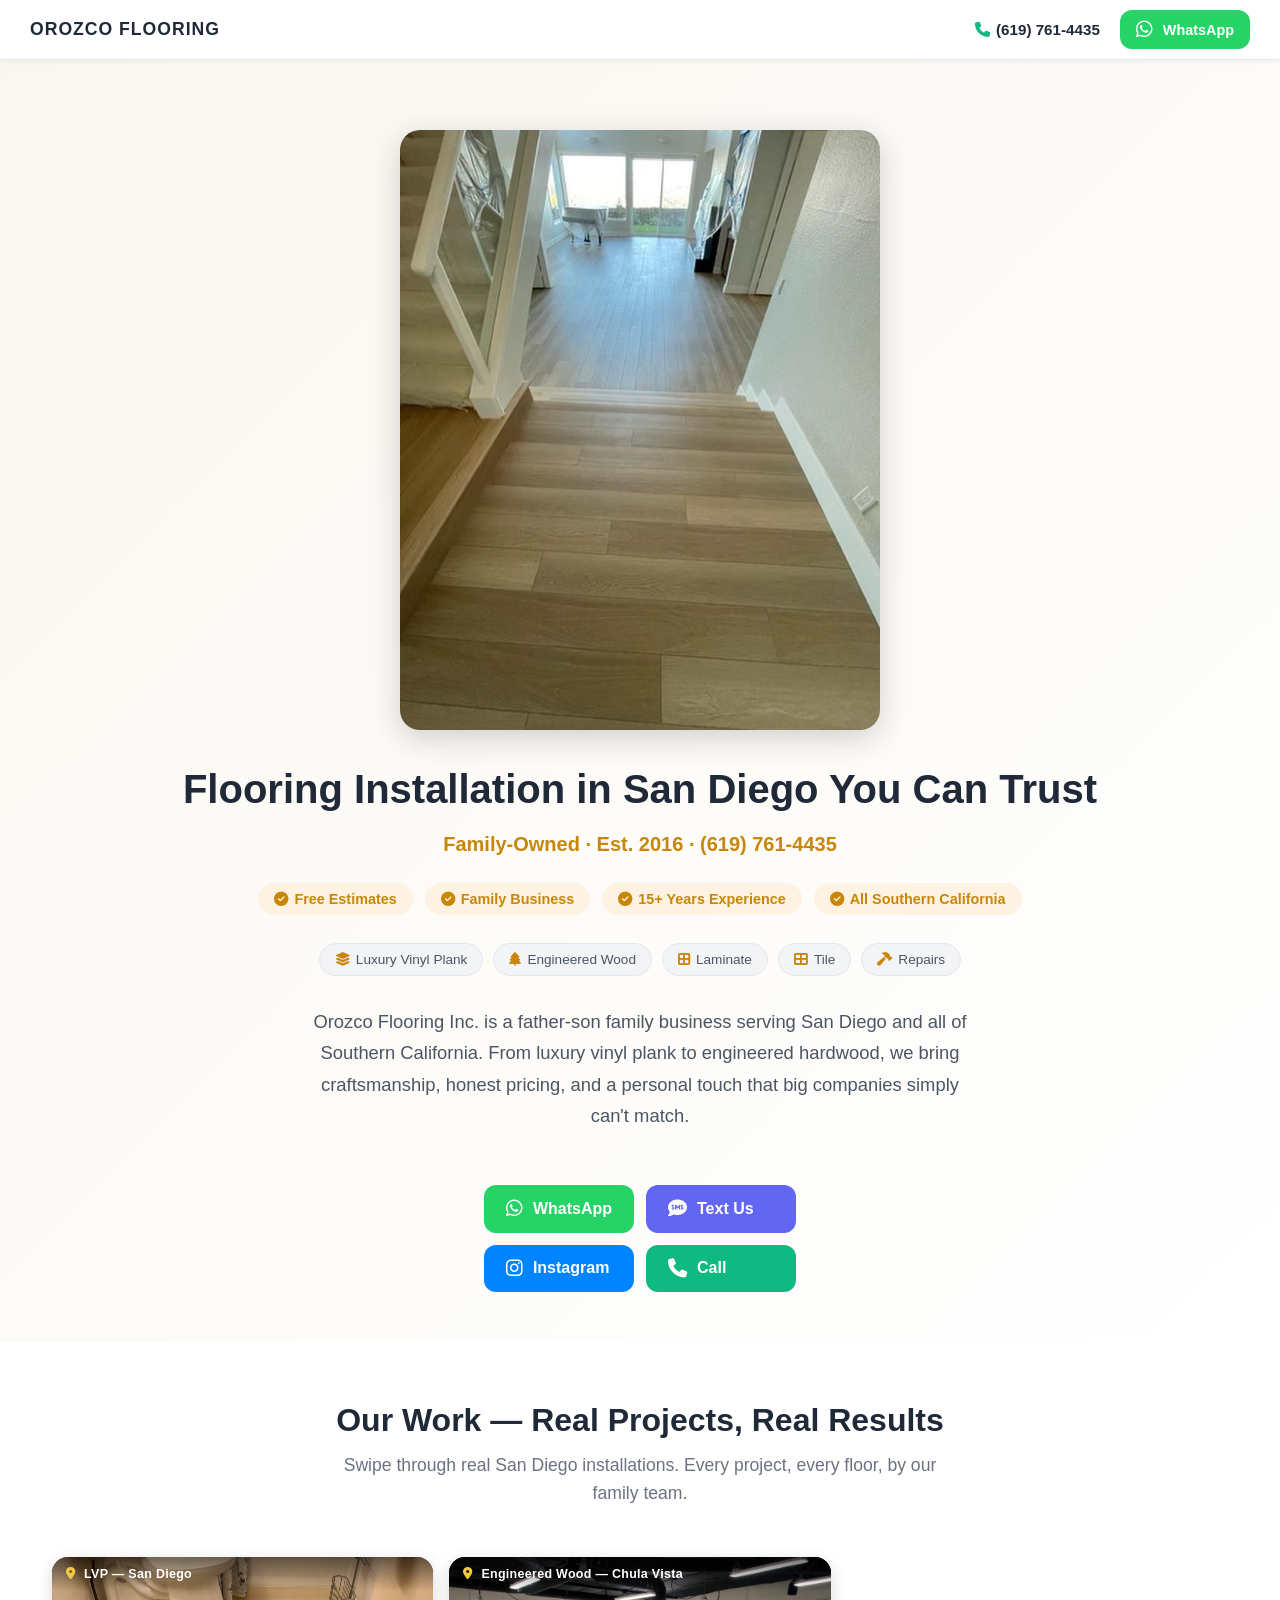
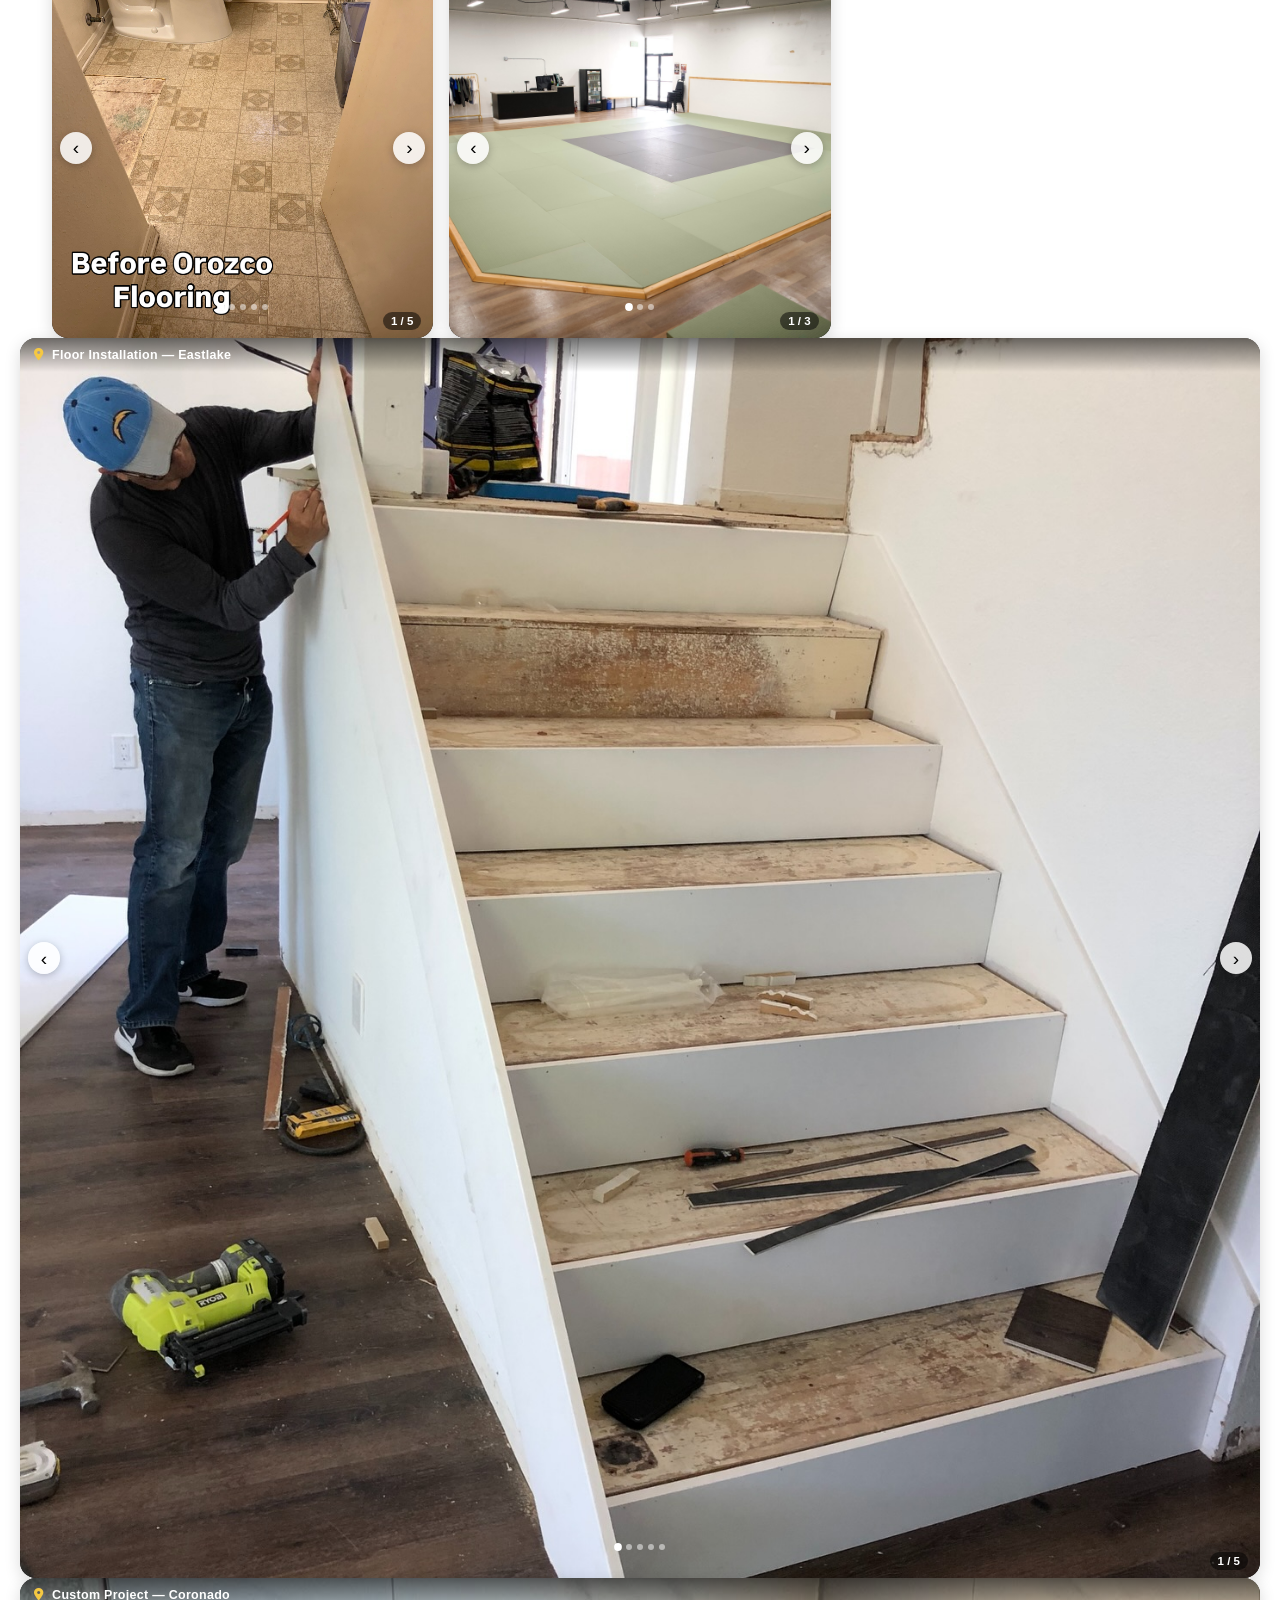
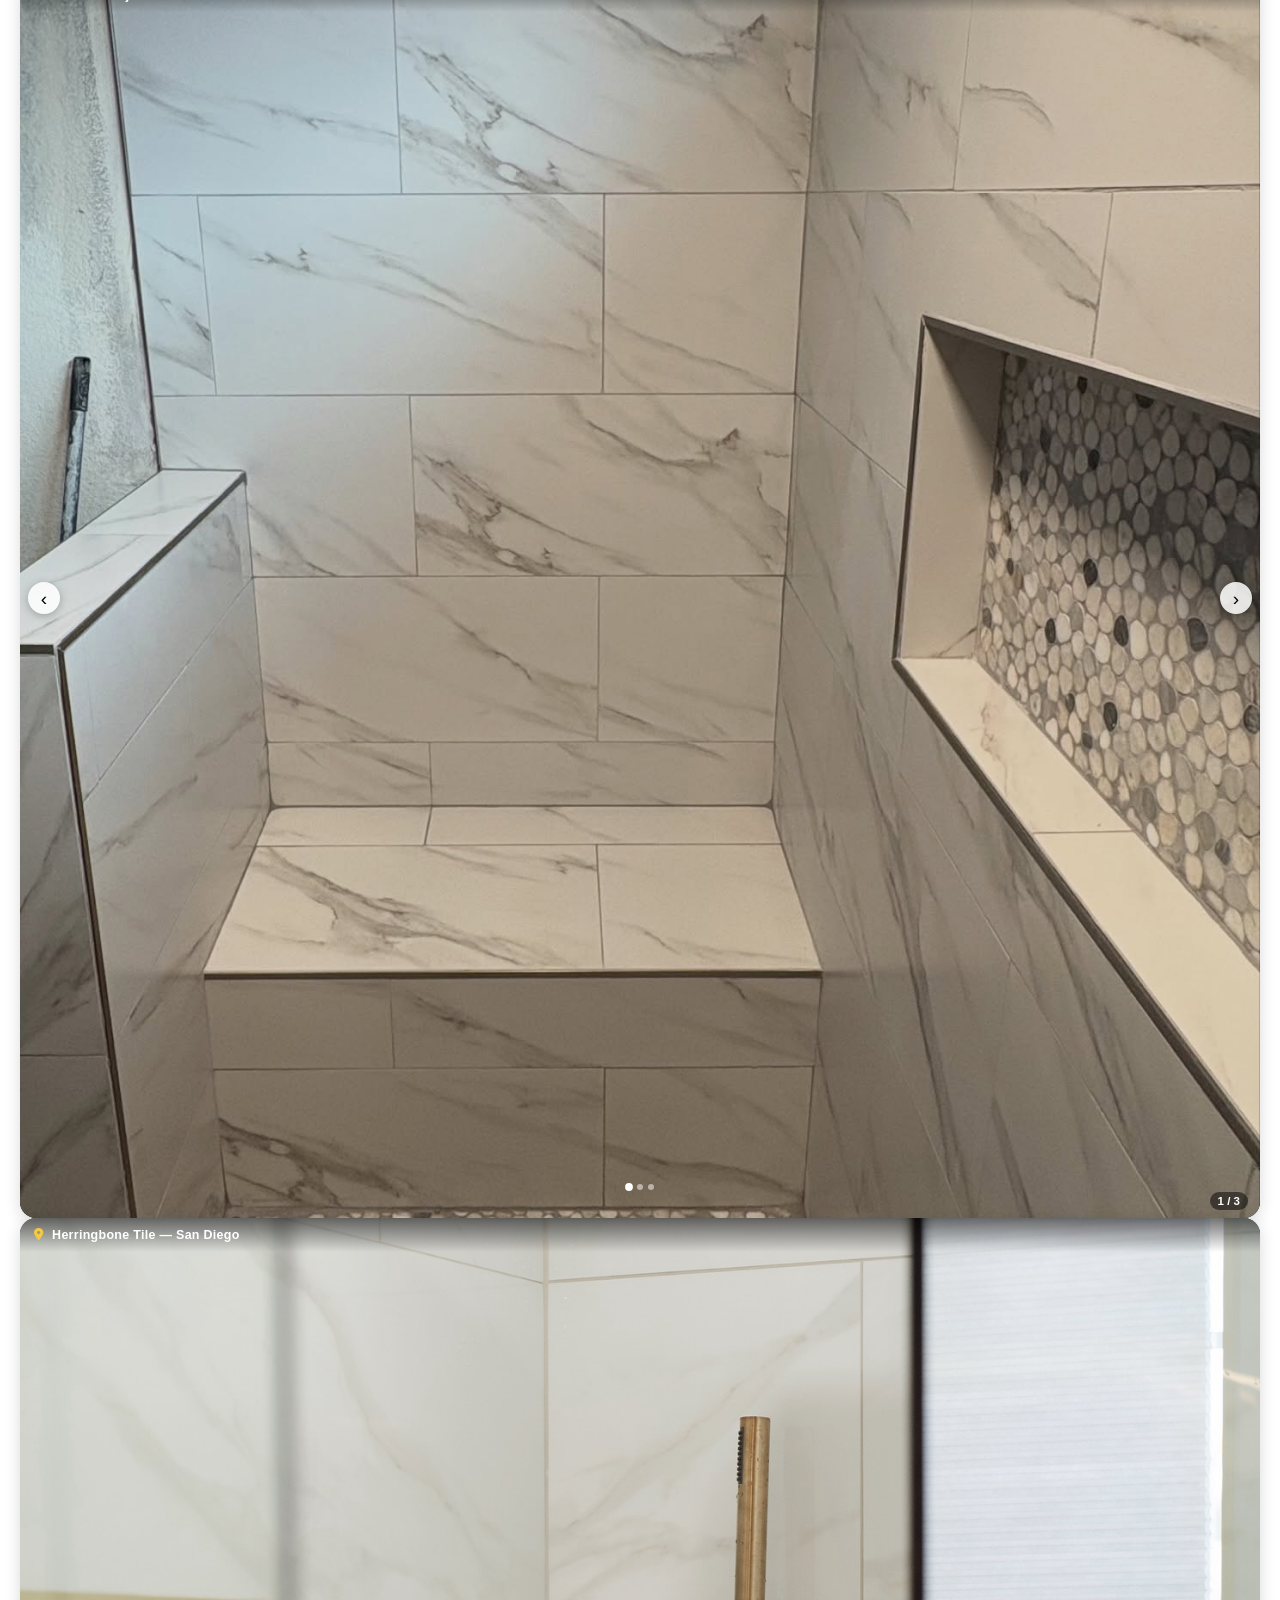
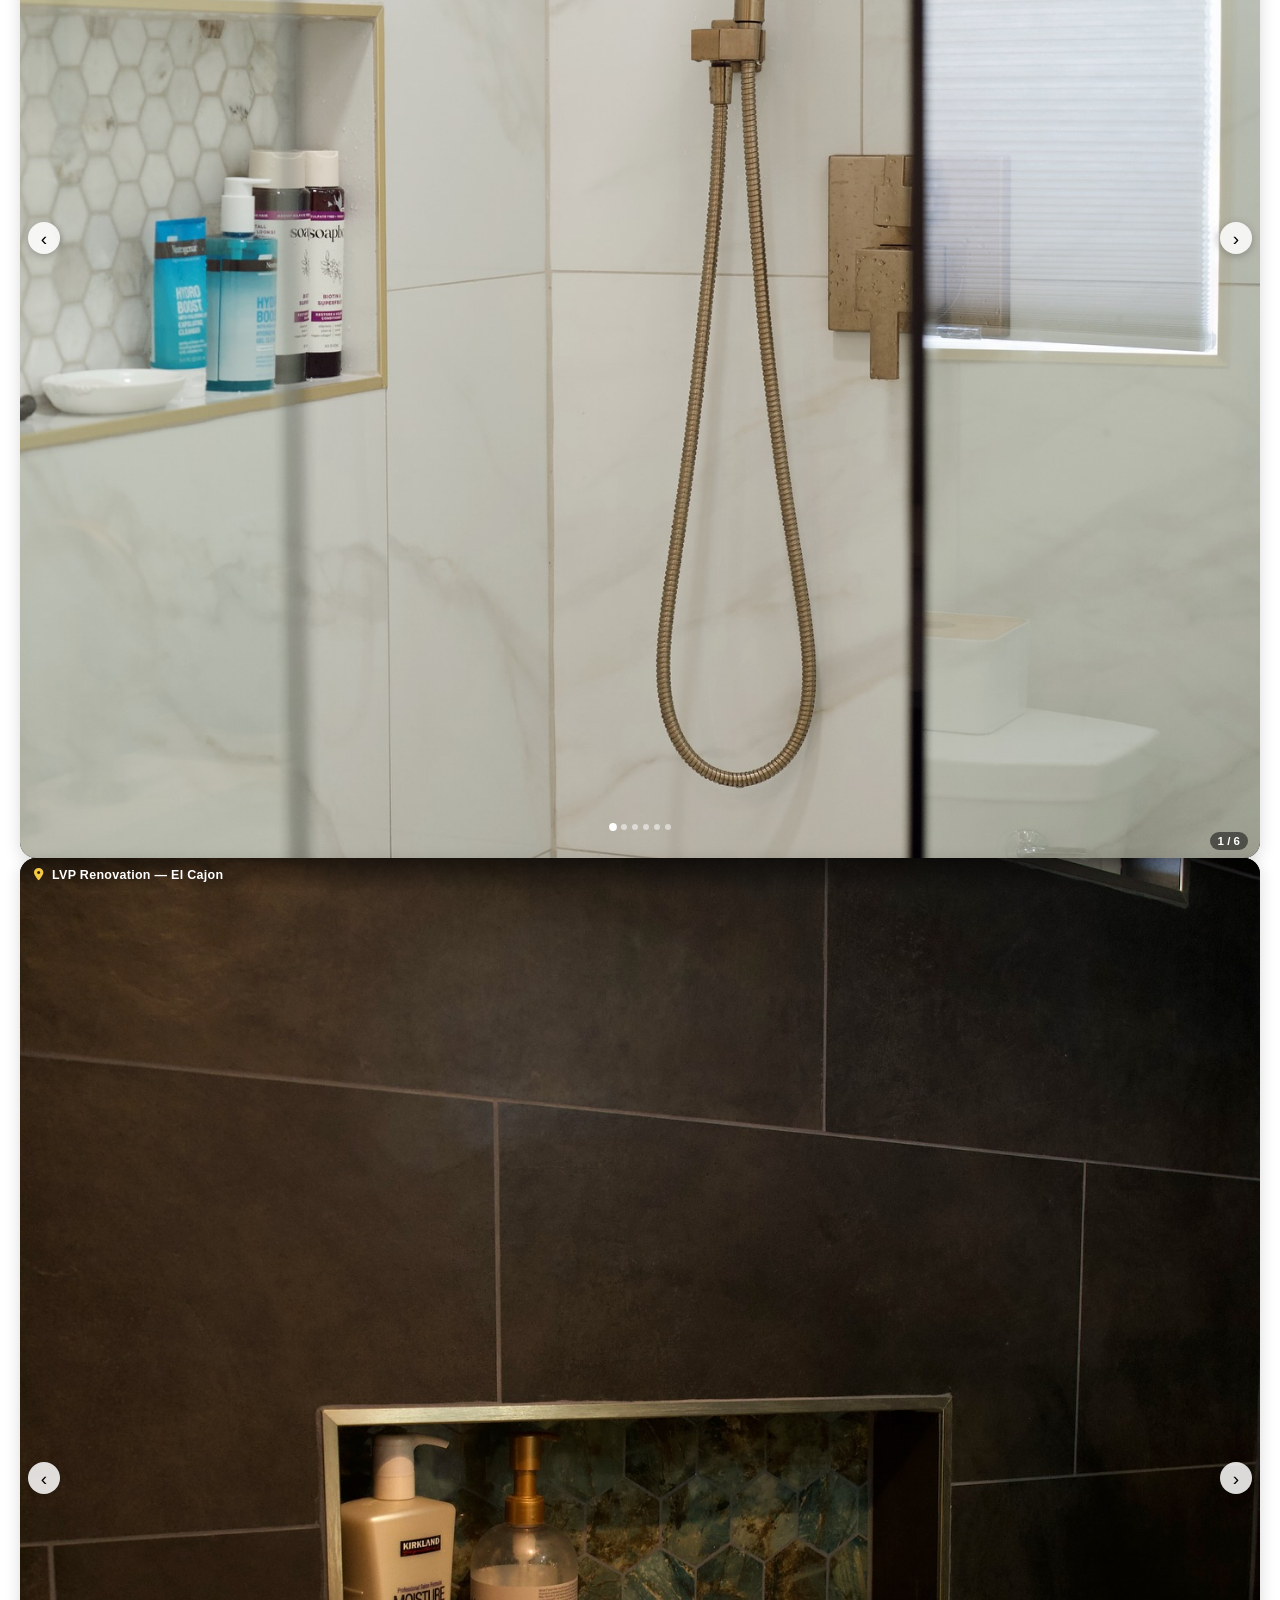
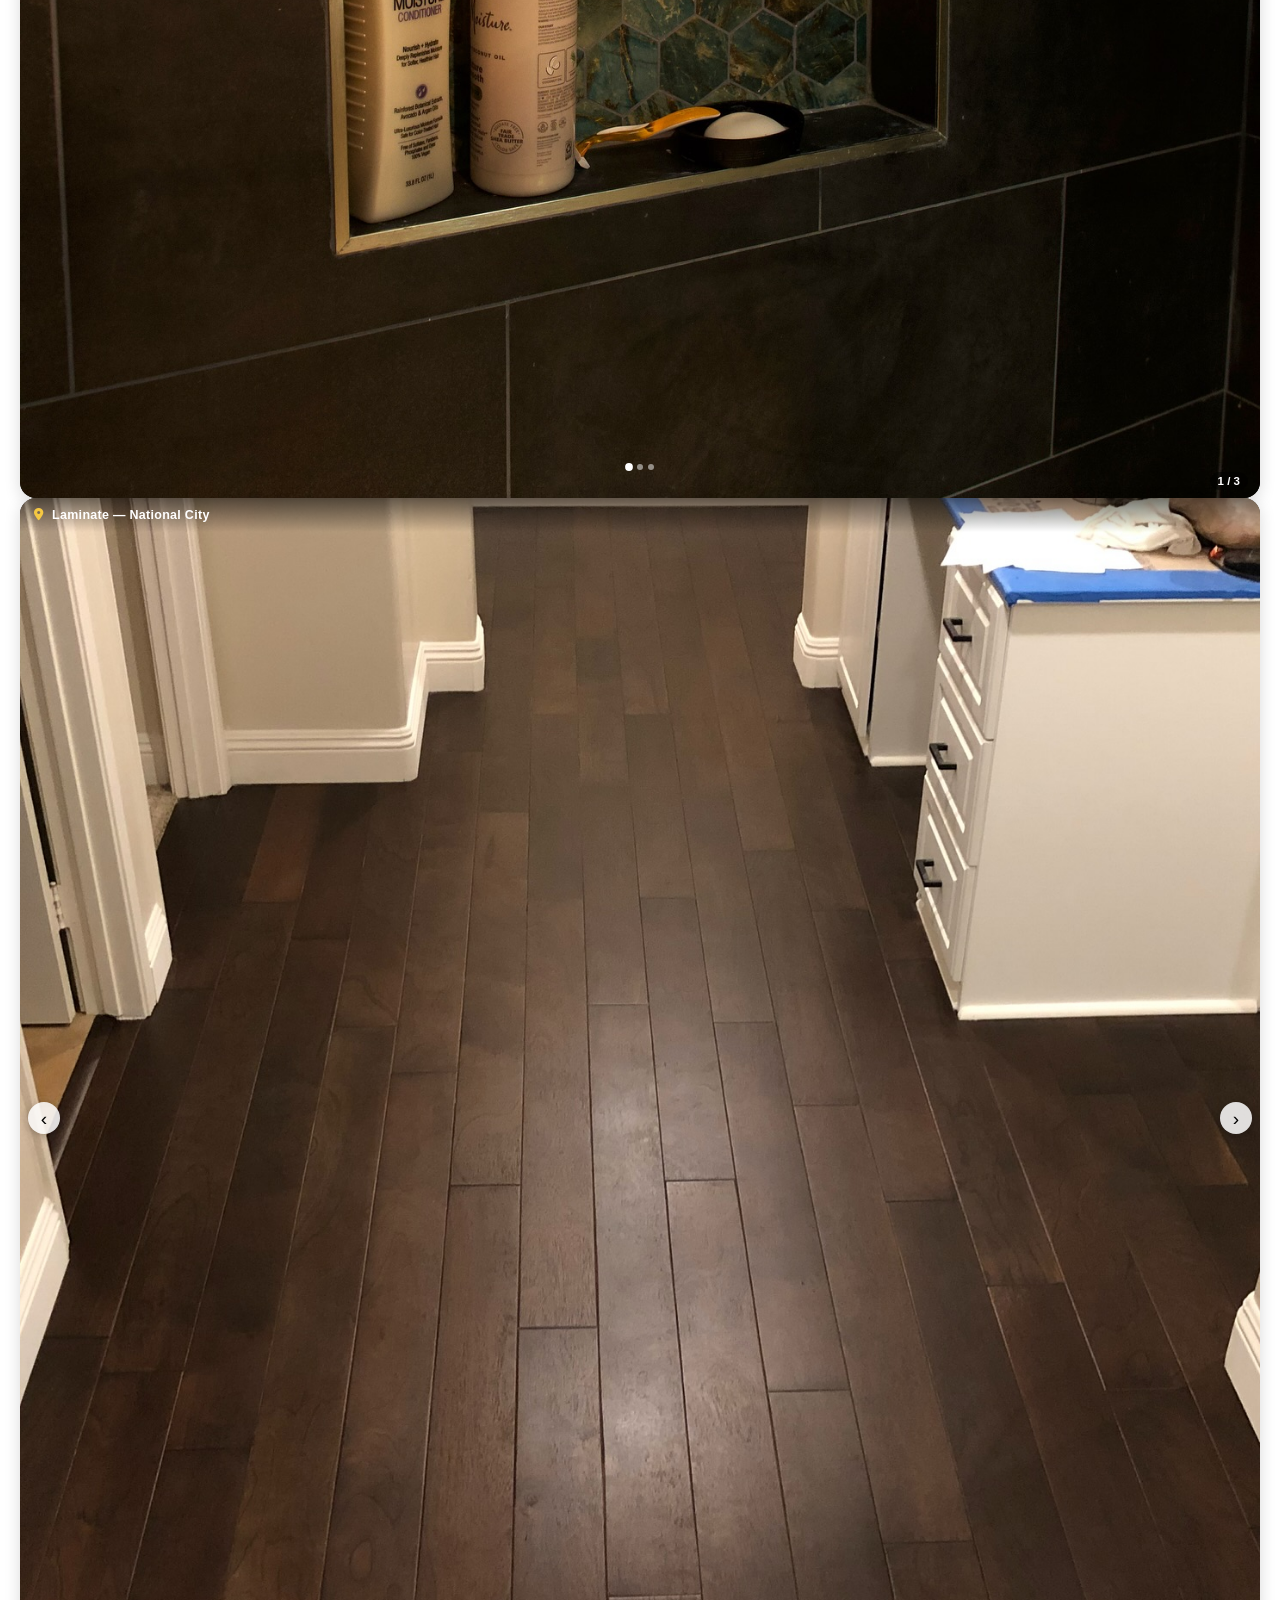
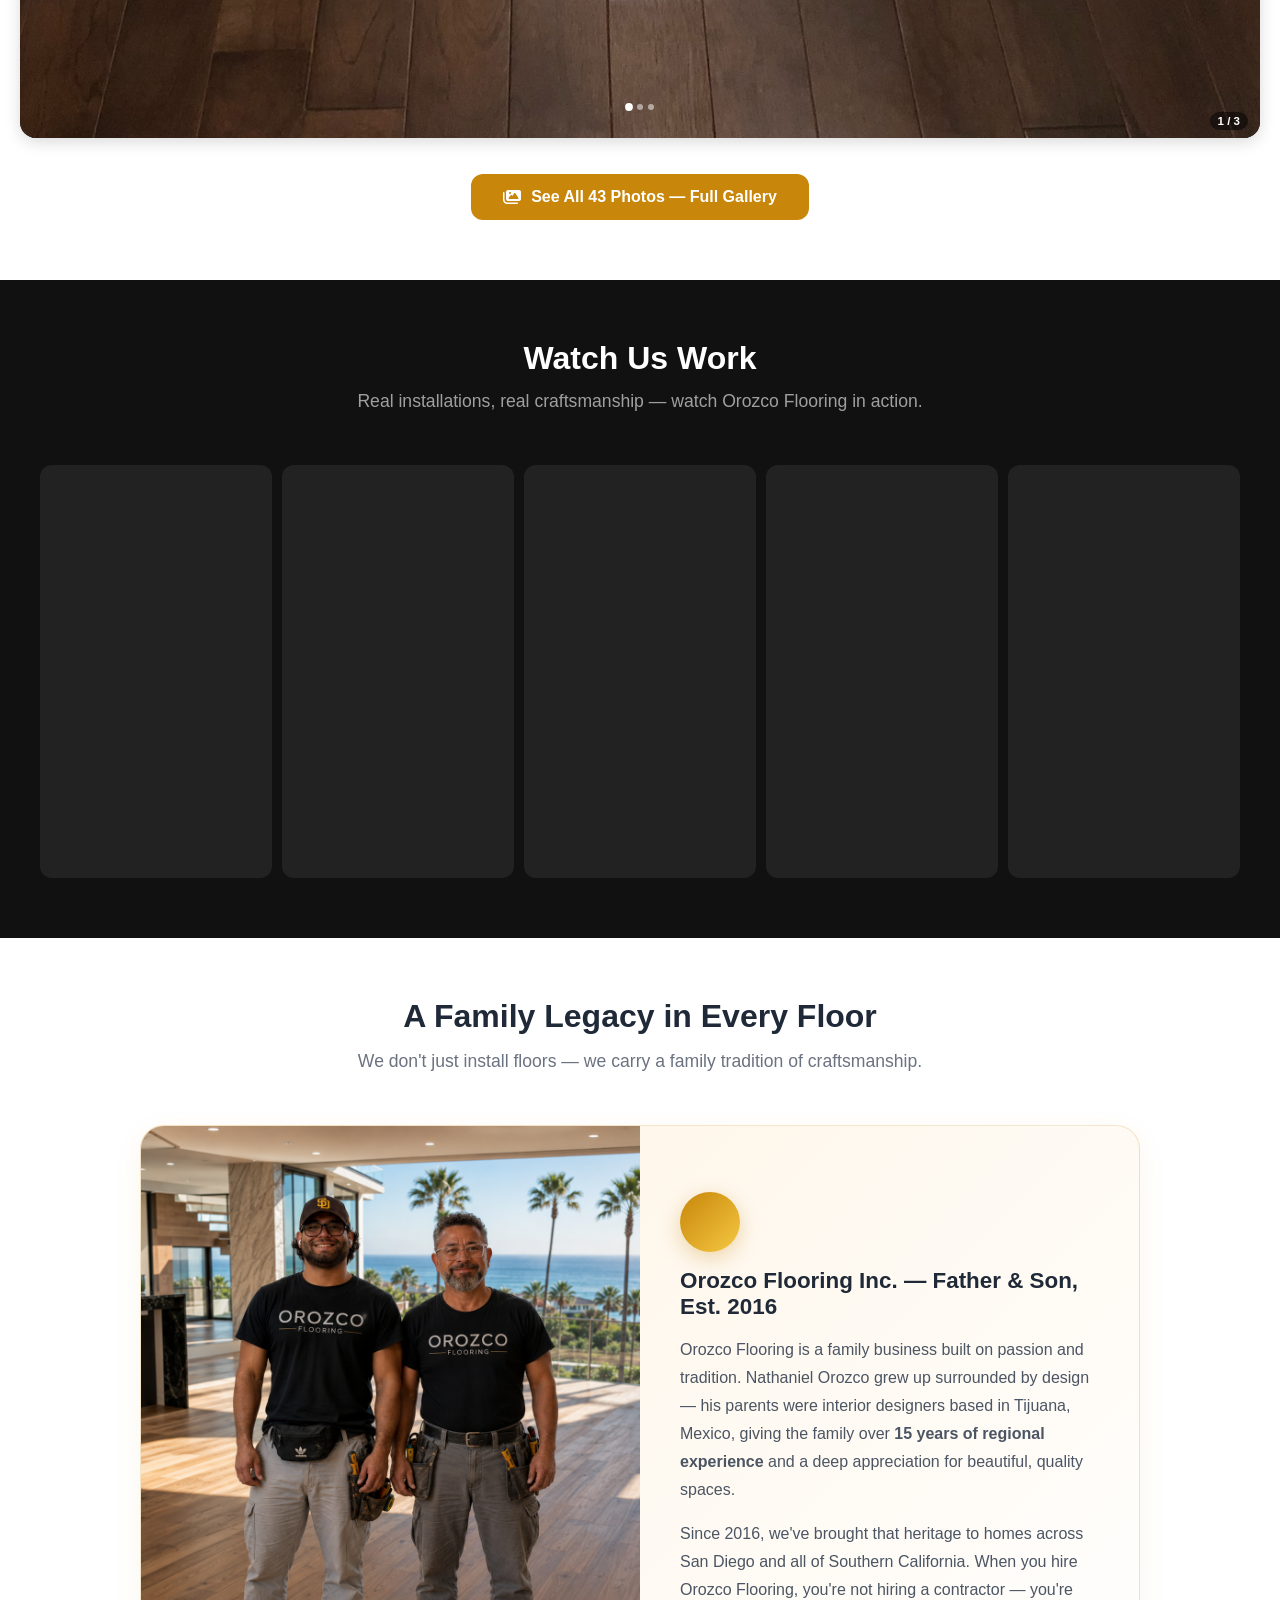
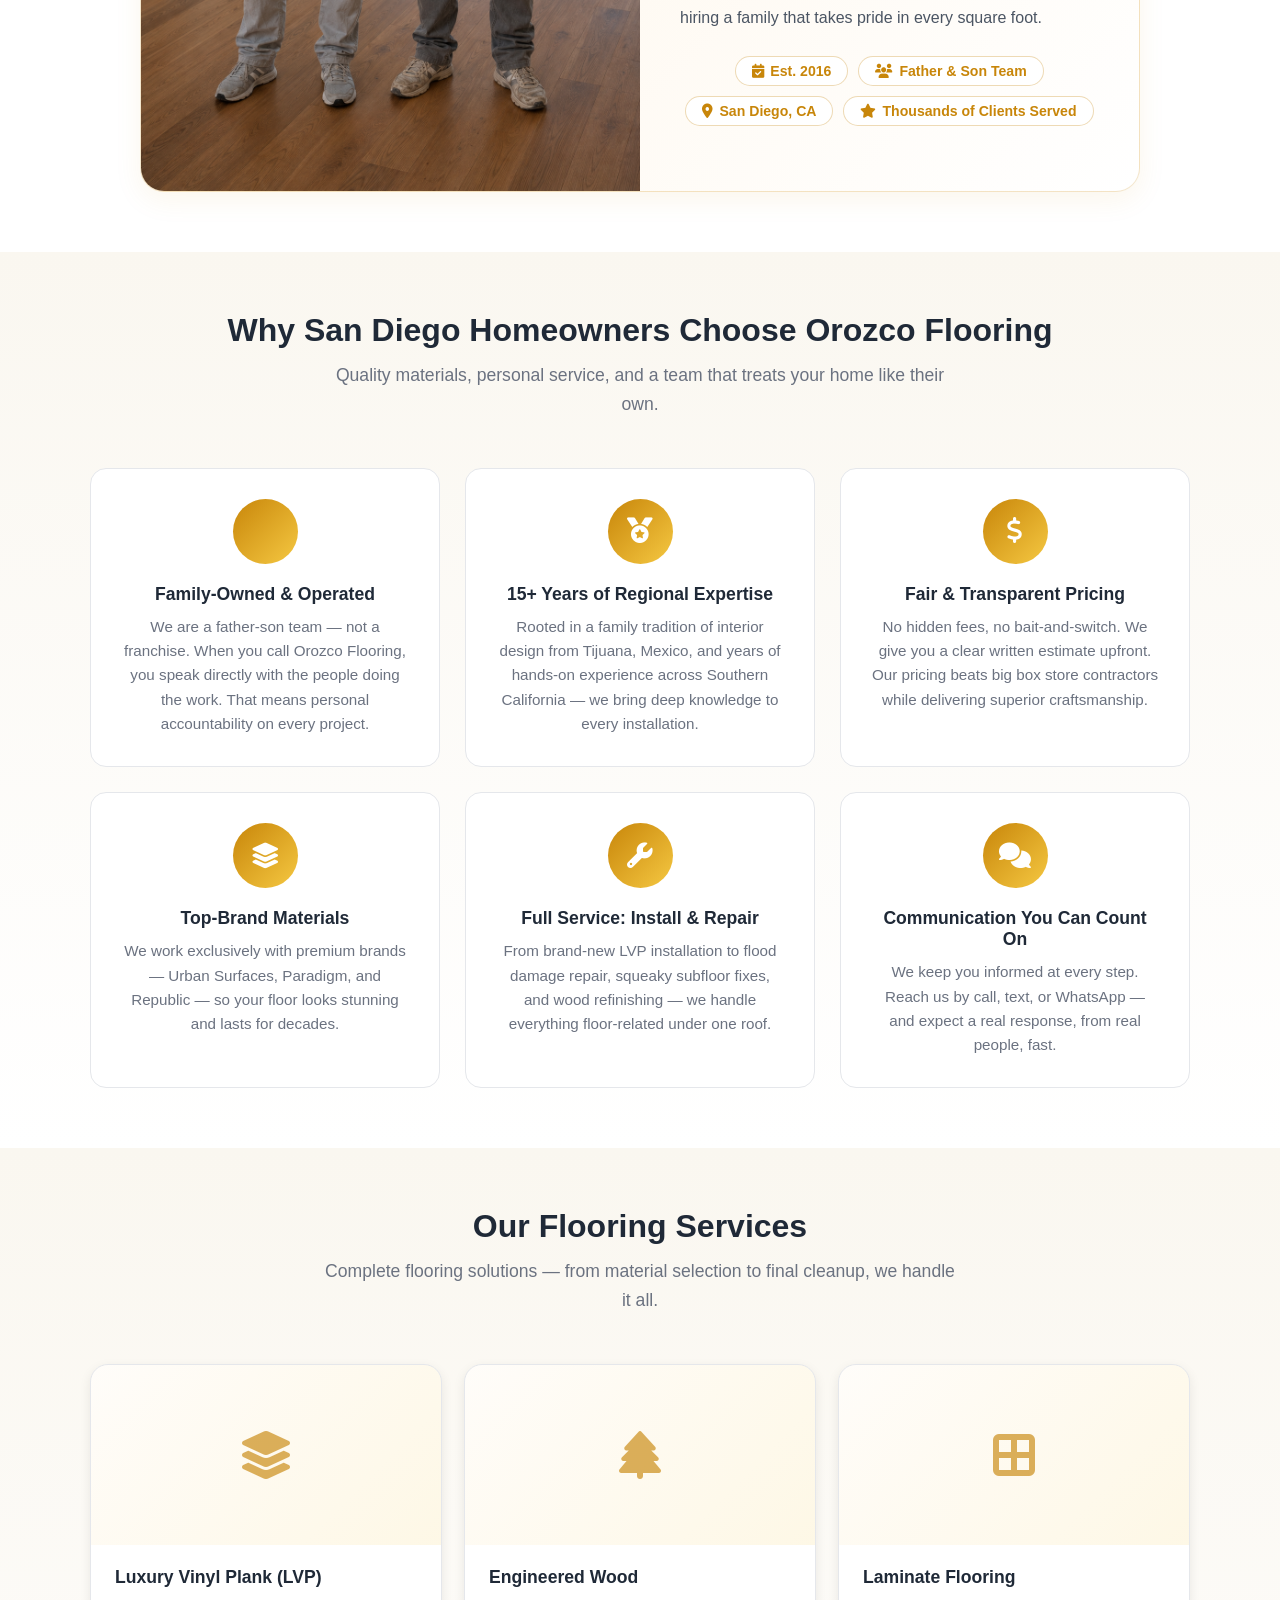
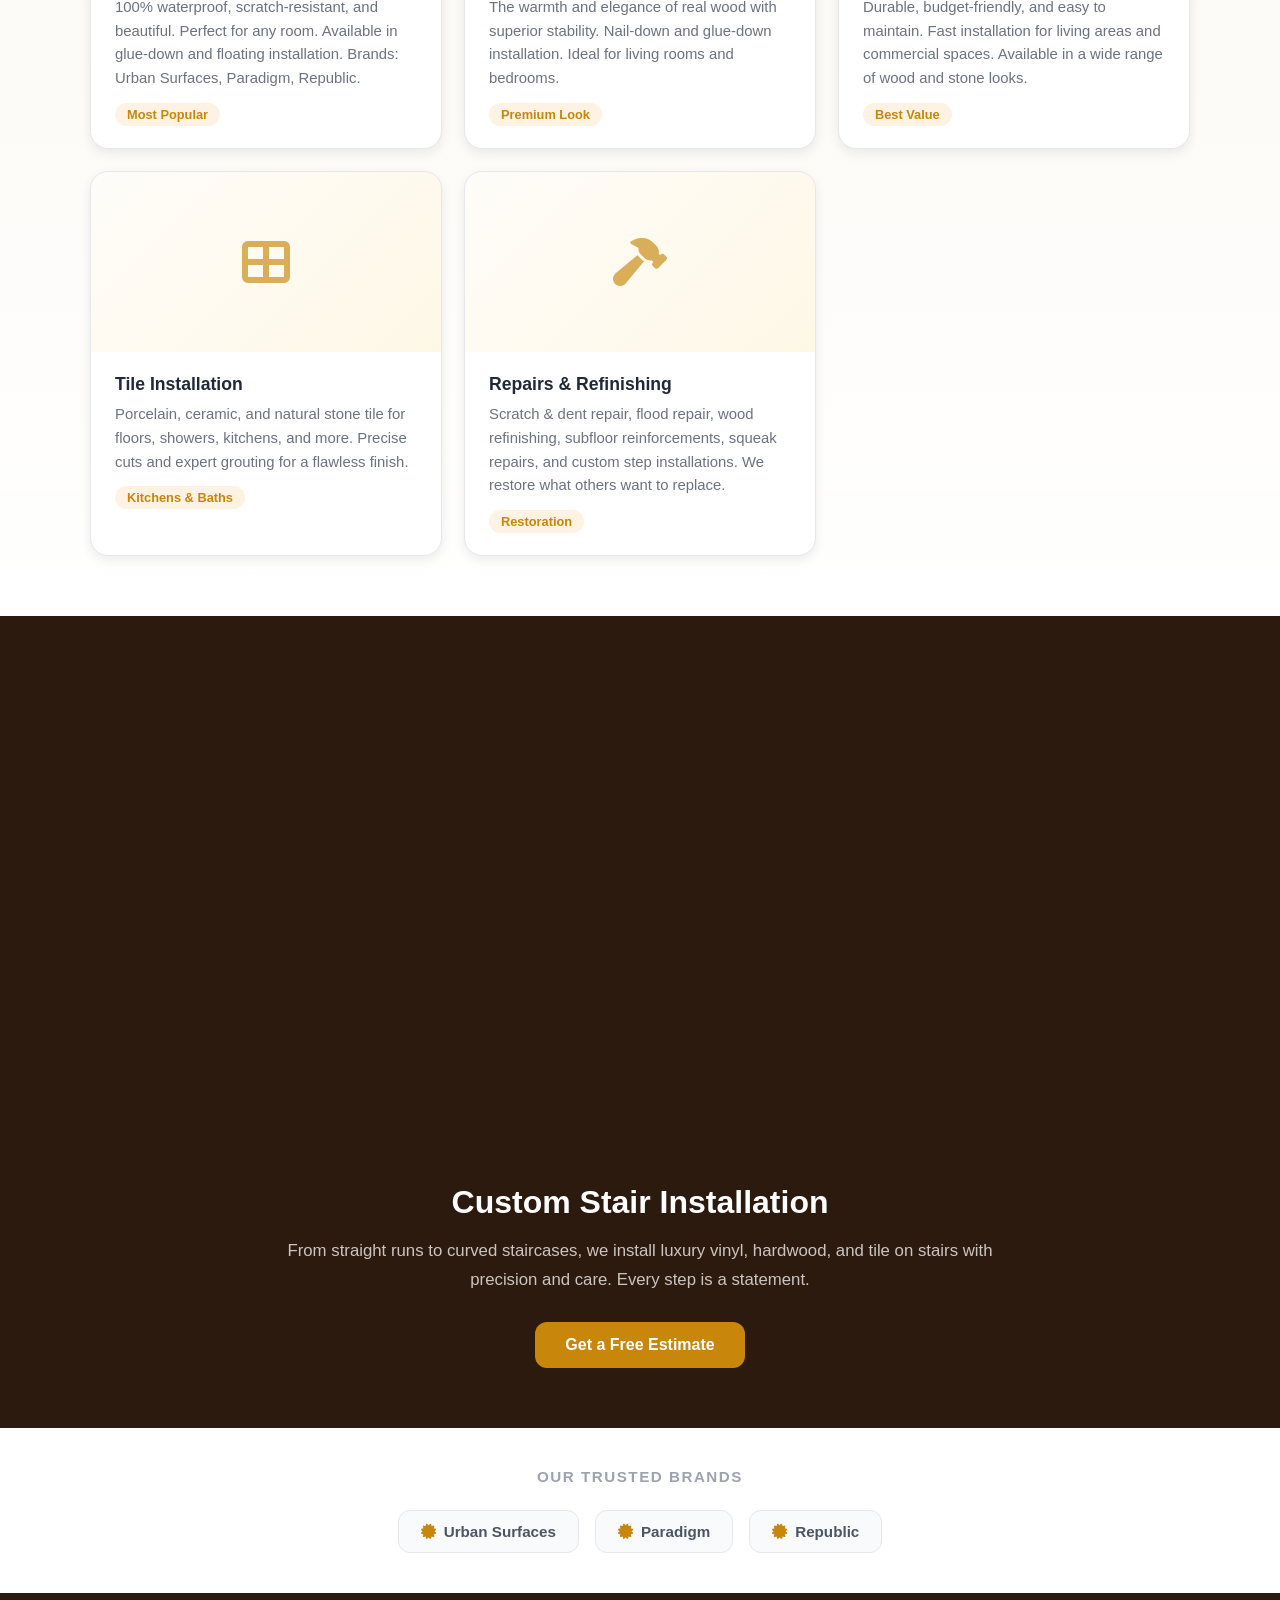
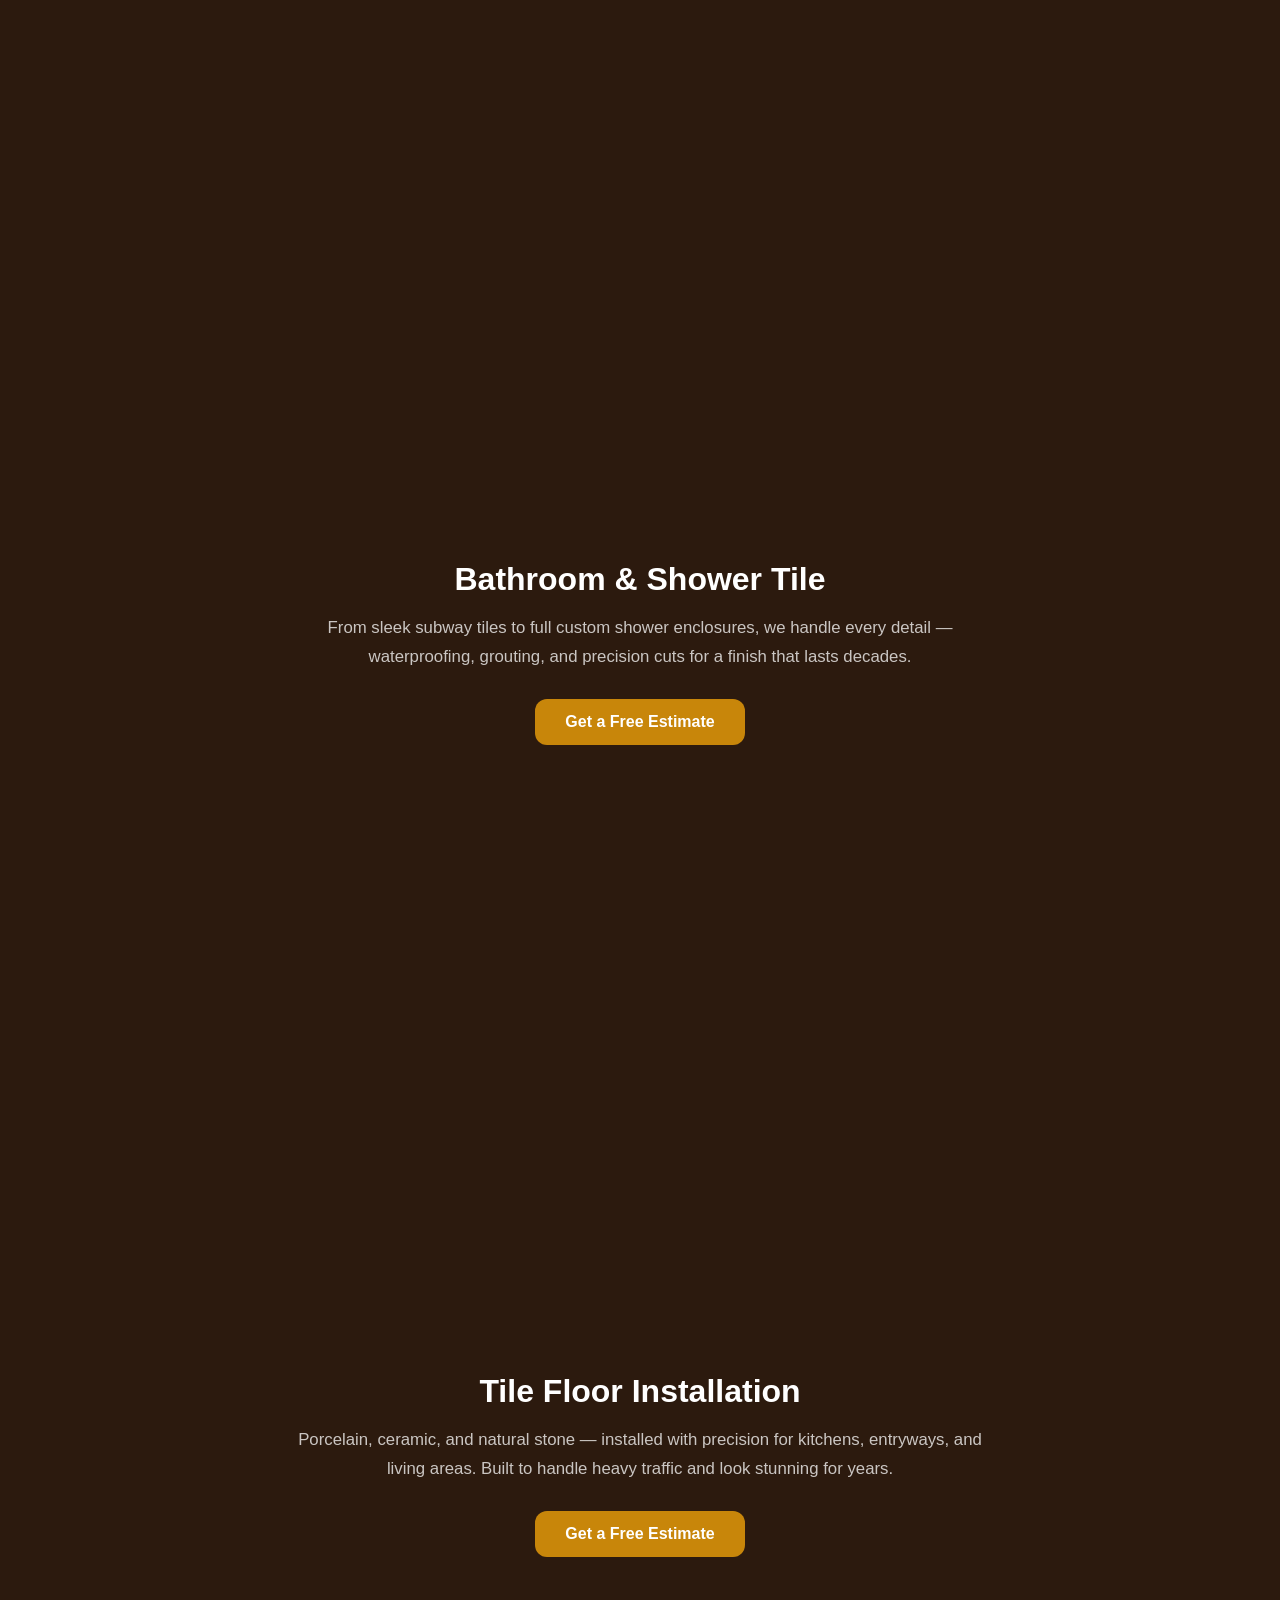
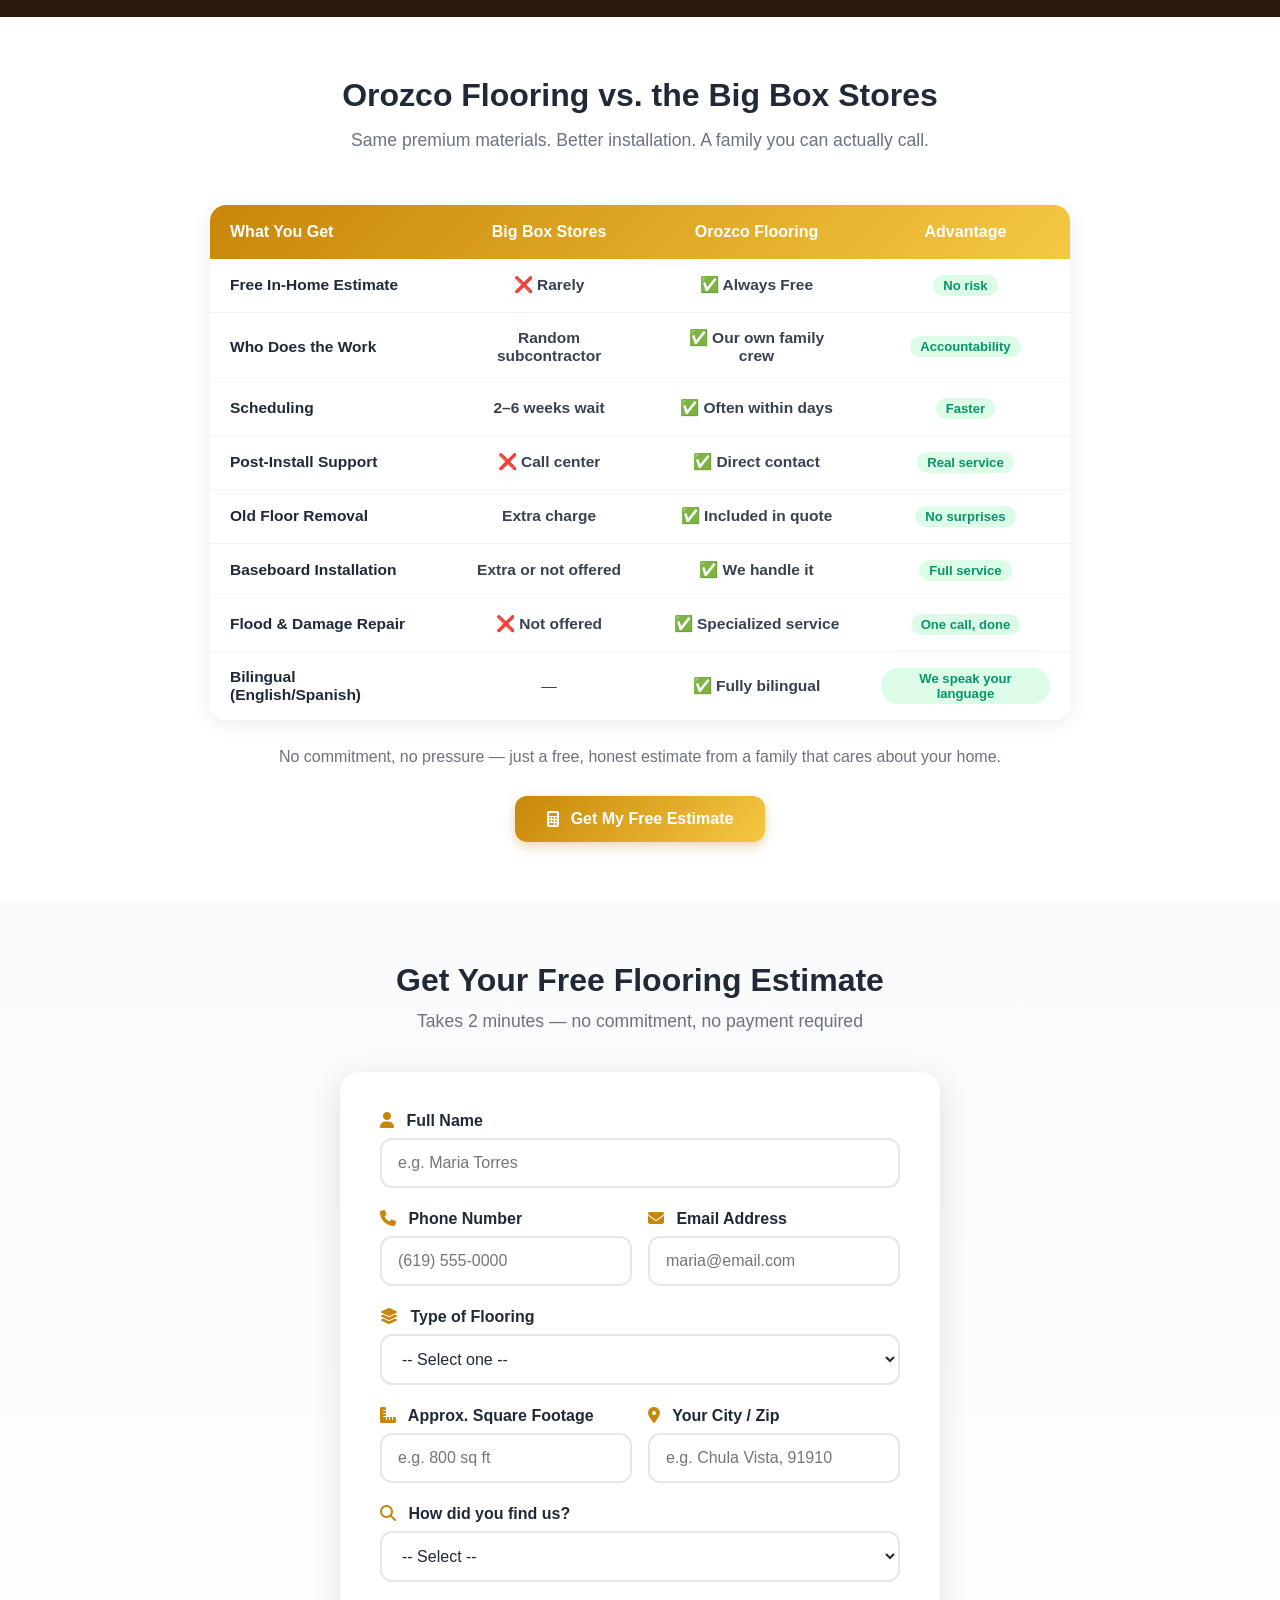
==== commit 19174627: "Add father-son photo to family story section" ====
--- a/index.html
+++ b/index.html
@@ -246,23 +246,34 @@
     .about-section { padding: 60px 20px; background: #ffffff; }
     .about-section h2 { text-align: center; font-size: 2rem; color: #1f2937; margin-bottom: 12px; font-weight: 700; }
     .about-card {
-      max-width: 820px; margin: 0 auto;
+      max-width: 1000px; margin: 0 auto;
       background: linear-gradient(135deg, #fef3e2, #ffffff);
-      border-radius: 24px; padding: 45px 40px;
+      border-radius: 24px; padding: 0;
       border: 1px solid rgba(200,134,10,0.2);
       box-shadow: 0 8px 28px rgba(200,134,10,0.08);
-      display: flex; flex-direction: column; align-items: center;
-      text-align: center; gap: 20px;
+      display: grid; grid-template-columns: 1fr 1fr;
+      overflow: hidden;
+    }
+    .about-photo { width: 100%; height: 100%; min-height: 380px; }
+    .about-photo img { width: 100%; height: 100%; object-fit: cover; display: block; }
+    .about-text-col {
+      padding: 45px 40px;
+      display: flex; flex-direction: column; justify-content: center; gap: 16px;
     }
     .about-icon {
-      width: 80px; height: 80px;
+      width: 60px; height: 60px;
       background: linear-gradient(135deg, var(--primary), var(--accent));
       border-radius: 50%; display: flex; align-items: center;
-      justify-content: center; font-size: 2.2rem; color: white;
+      justify-content: center; font-size: 1.6rem; color: white;
       box-shadow: 0 6px 20px rgba(200,134,10,0.3);
     }
     .about-card h3 { font-size: 1.4rem; color: #1f2937; font-weight: 800; margin: 0; }
-    .about-card p { font-size: 1.02rem; color: #4b5563; line-height: 1.75; margin: 0; max-width: 680px; }
+    .about-card p { font-size: 1rem; color: #4b5563; line-height: 1.75; margin: 0; }
+    @media (max-width: 700px) {
+      .about-card { grid-template-columns: 1fr; }
+      .about-photo { min-height: 260px; }
+      .about-text-col { padding: 30px 24px; }
+    }
     .about-badges {
       display: flex; flex-wrap: wrap; gap: 10px; justify-content: center; margin-top: 8px;
     }
@@ -757,15 +768,20 @@
     <h2 id="about-heading">A Family Legacy in Every Floor</h2>
     <p class="section-subtitle">We don't just install floors — we carry a family tradition of craftsmanship.</p>
     <div class="about-card">
-      <div class="about-icon"><i class="fas fa-house-chimney-heart"></i></div>
-      <h3>Orozco Flooring Inc. — Father &amp; Son, Est. 2016</h3>
-      <p>Orozco Flooring is a family business built on passion and tradition. Nathaniel Orozco grew up surrounded by design — his parents were interior designers based in Tijuana, Mexico, giving the family over <strong>15 years of regional experience</strong> and a deep appreciation for beautiful, quality spaces.</p>
-      <p>Since 2016, we've brought that heritage to homes across San Diego and all of Southern California. When you hire Orozco Flooring, you're not hiring a contractor — you're hiring a family that takes pride in every square foot.</p>
-      <div class="about-badges">
-        <span class="about-badge"><i class="fas fa-calendar-check"></i> Est. 2016</span>
-        <span class="about-badge"><i class="fas fa-users"></i> Father &amp; Son Team</span>
-        <span class="about-badge"><i class="fas fa-map-marker-alt"></i> San Diego, CA</span>
-        <span class="about-badge"><i class="fas fa-star"></i> Thousands of Clients Served</span>
+      <div class="about-photo">
+        <img src="/images/them.PNG" alt="Nathaniel Orozco and his father — the Orozco Flooring family team">
+      </div>
+      <div class="about-text-col">
+        <div class="about-icon"><i class="fas fa-house-chimney-heart"></i></div>
+        <h3>Orozco Flooring Inc. — Father &amp; Son, Est. 2016</h3>
+        <p>Orozco Flooring is a family business built on passion and tradition. Nathaniel Orozco grew up surrounded by design — his parents were interior designers based in Tijuana, Mexico, giving the family over <strong>15 years of regional experience</strong> and a deep appreciation for beautiful, quality spaces.</p>
+        <p>Since 2016, we've brought that heritage to homes across San Diego and all of Southern California. When you hire Orozco Flooring, you're not hiring a contractor — you're hiring a family that takes pride in every square foot.</p>
+        <div class="about-badges">
+          <span class="about-badge"><i class="fas fa-calendar-check"></i> Est. 2016</span>
+          <span class="about-badge"><i class="fas fa-users"></i> Father &amp; Son Team</span>
+          <span class="about-badge"><i class="fas fa-map-marker-alt"></i> San Diego, CA</span>
+          <span class="about-badge"><i class="fas fa-star"></i> Thousands of Clients Served</span>
+        </div>
       </div>
     </div>
   </section>
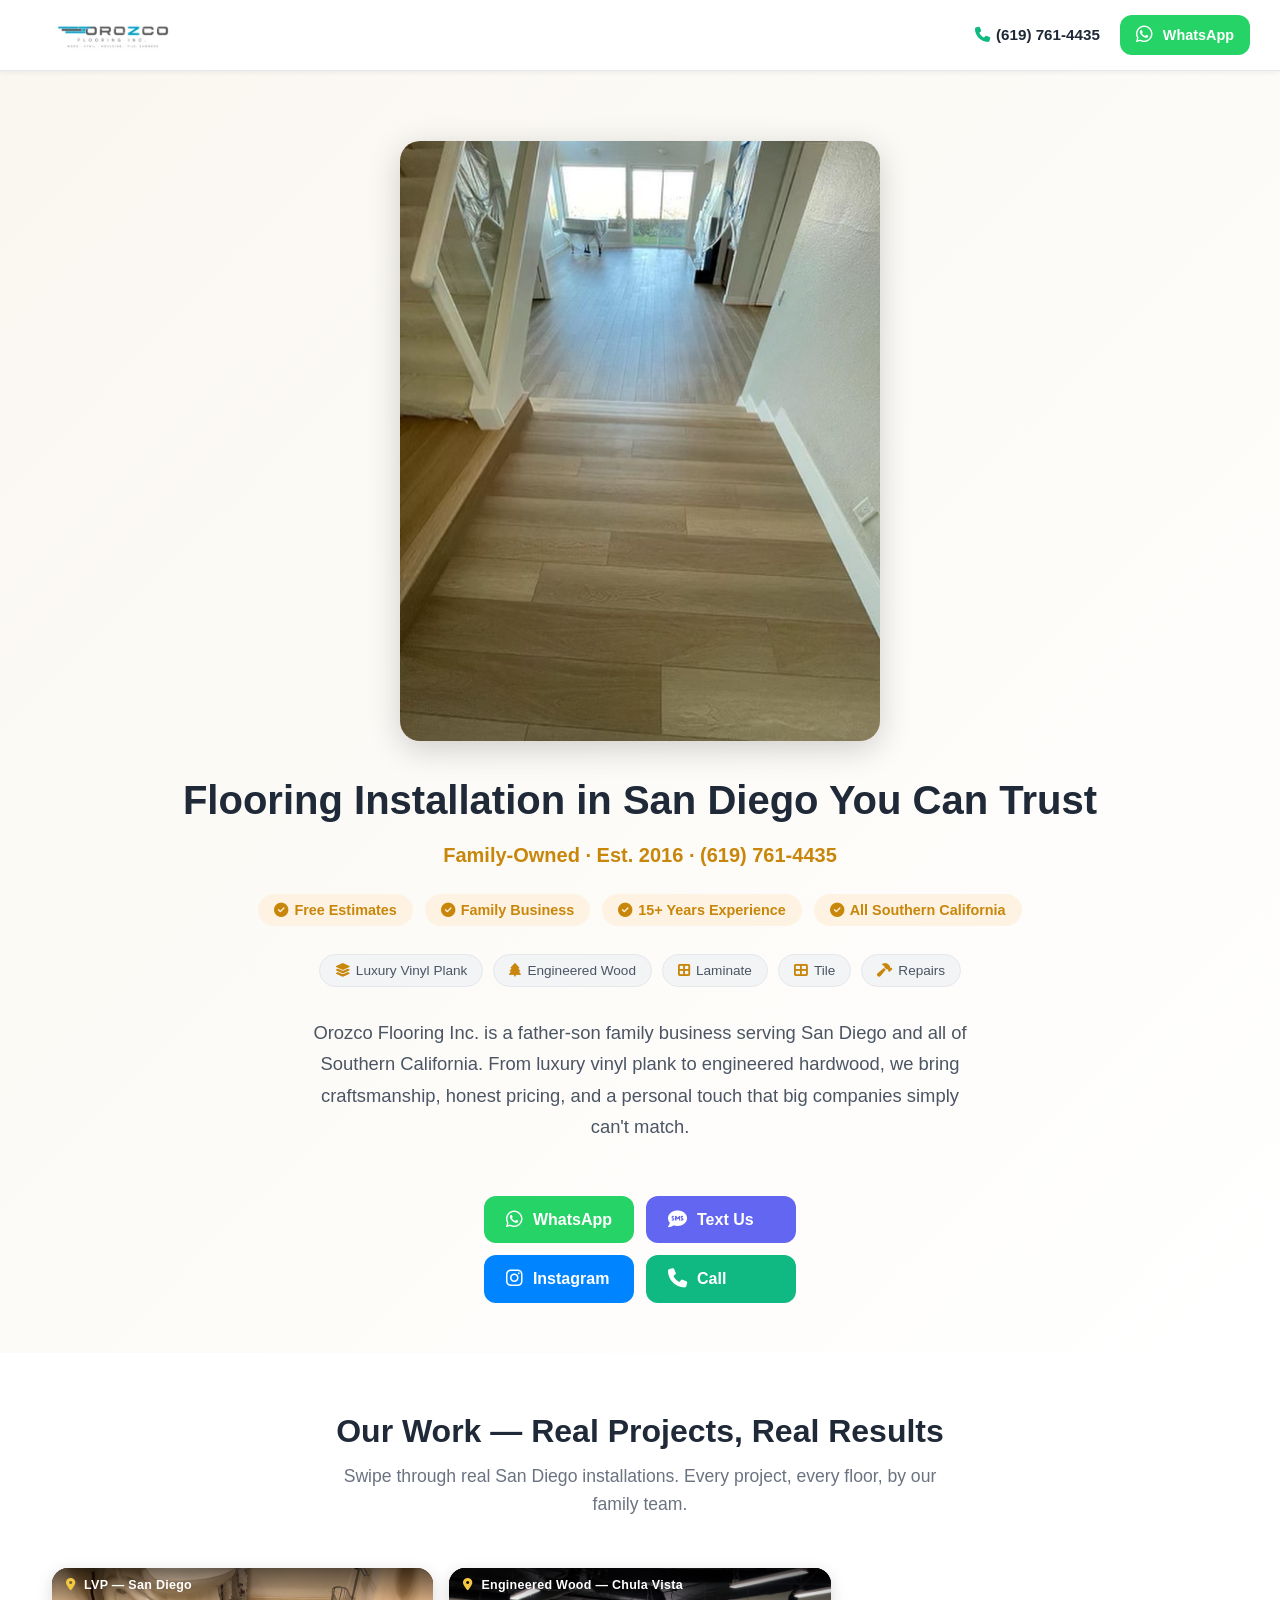
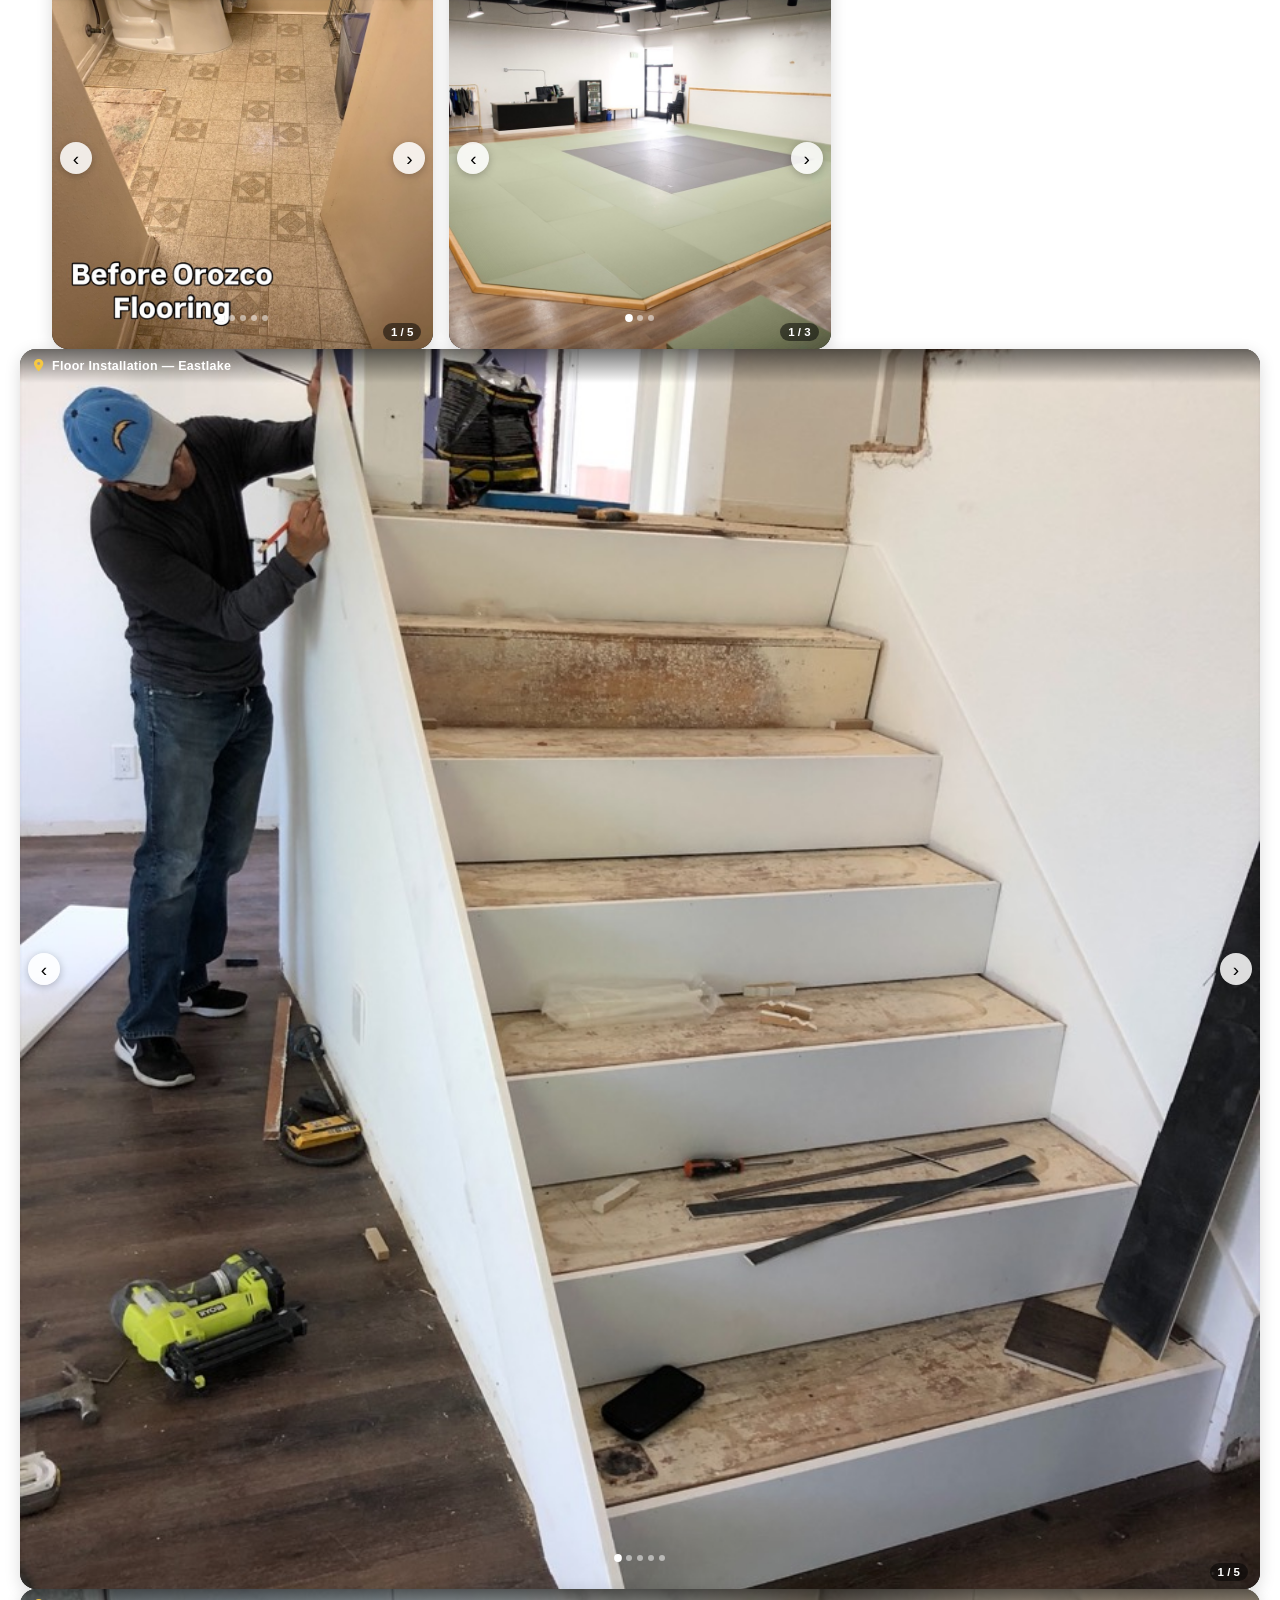
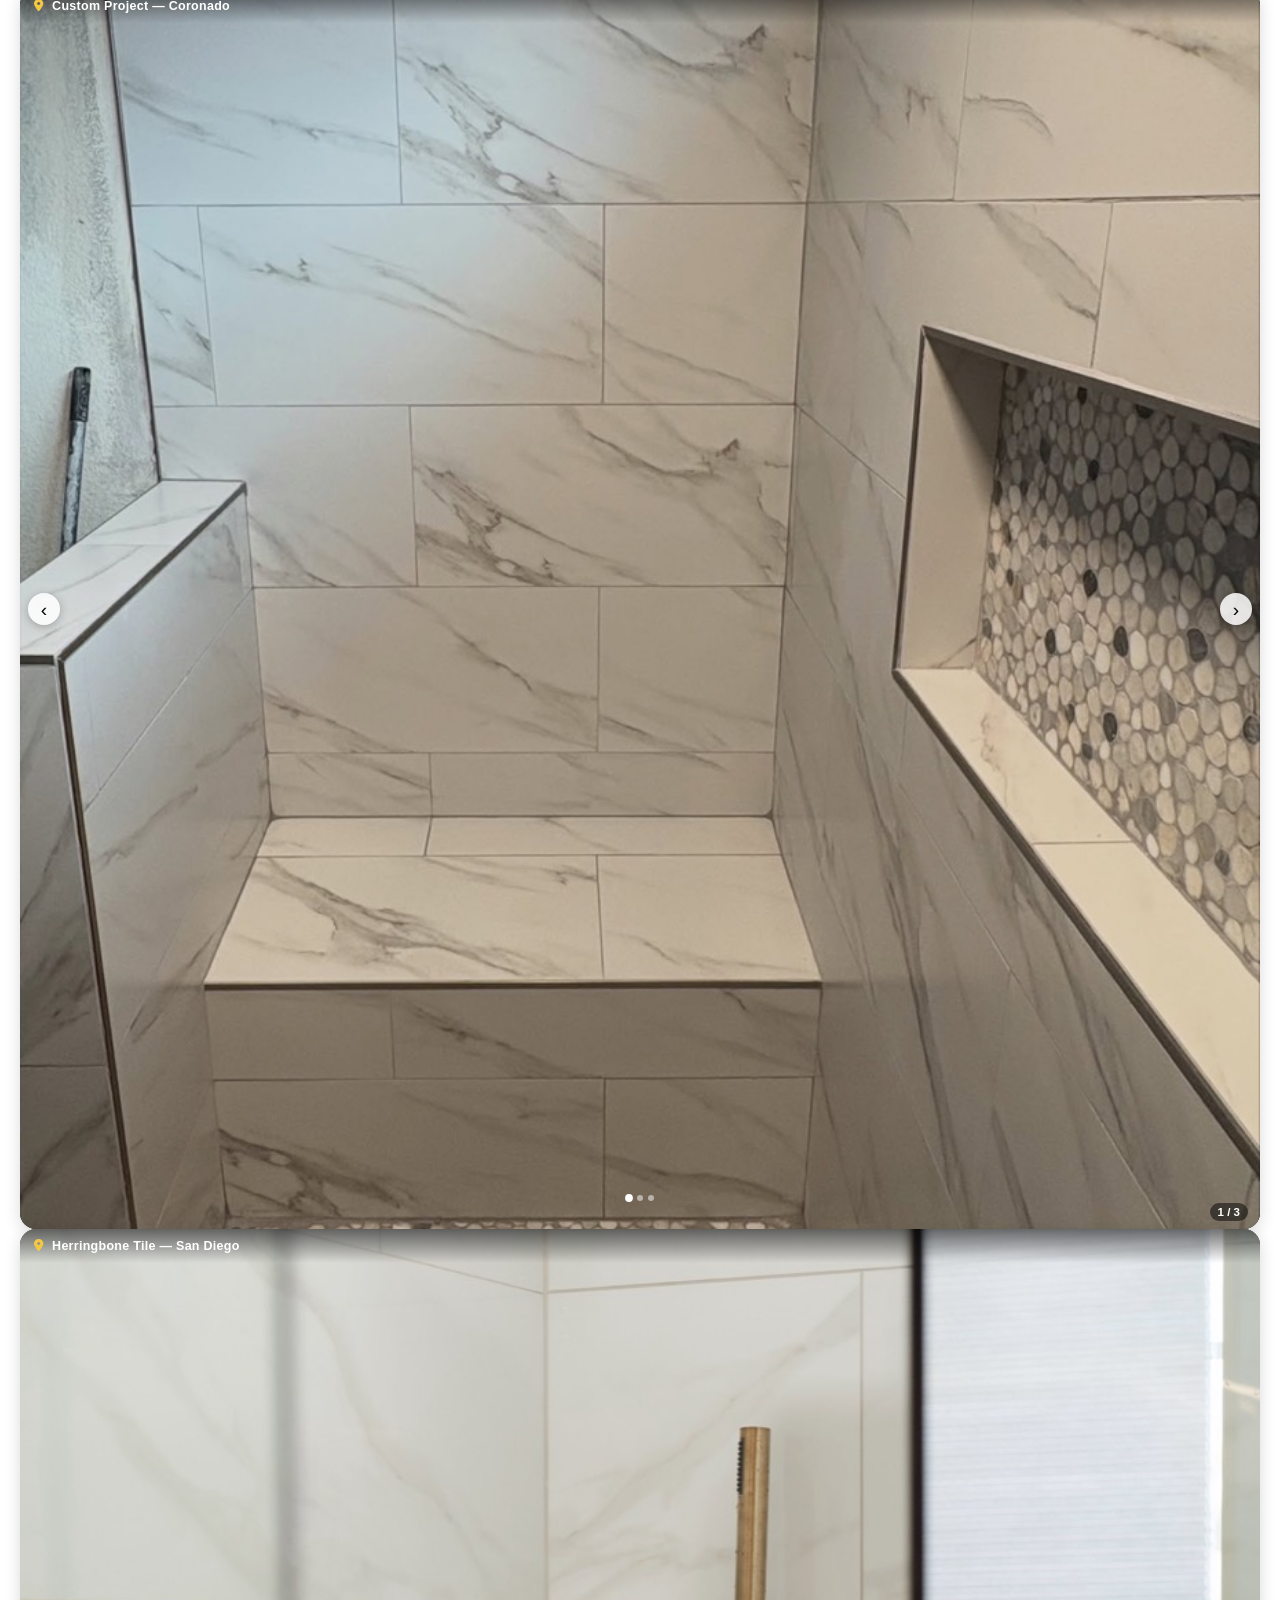
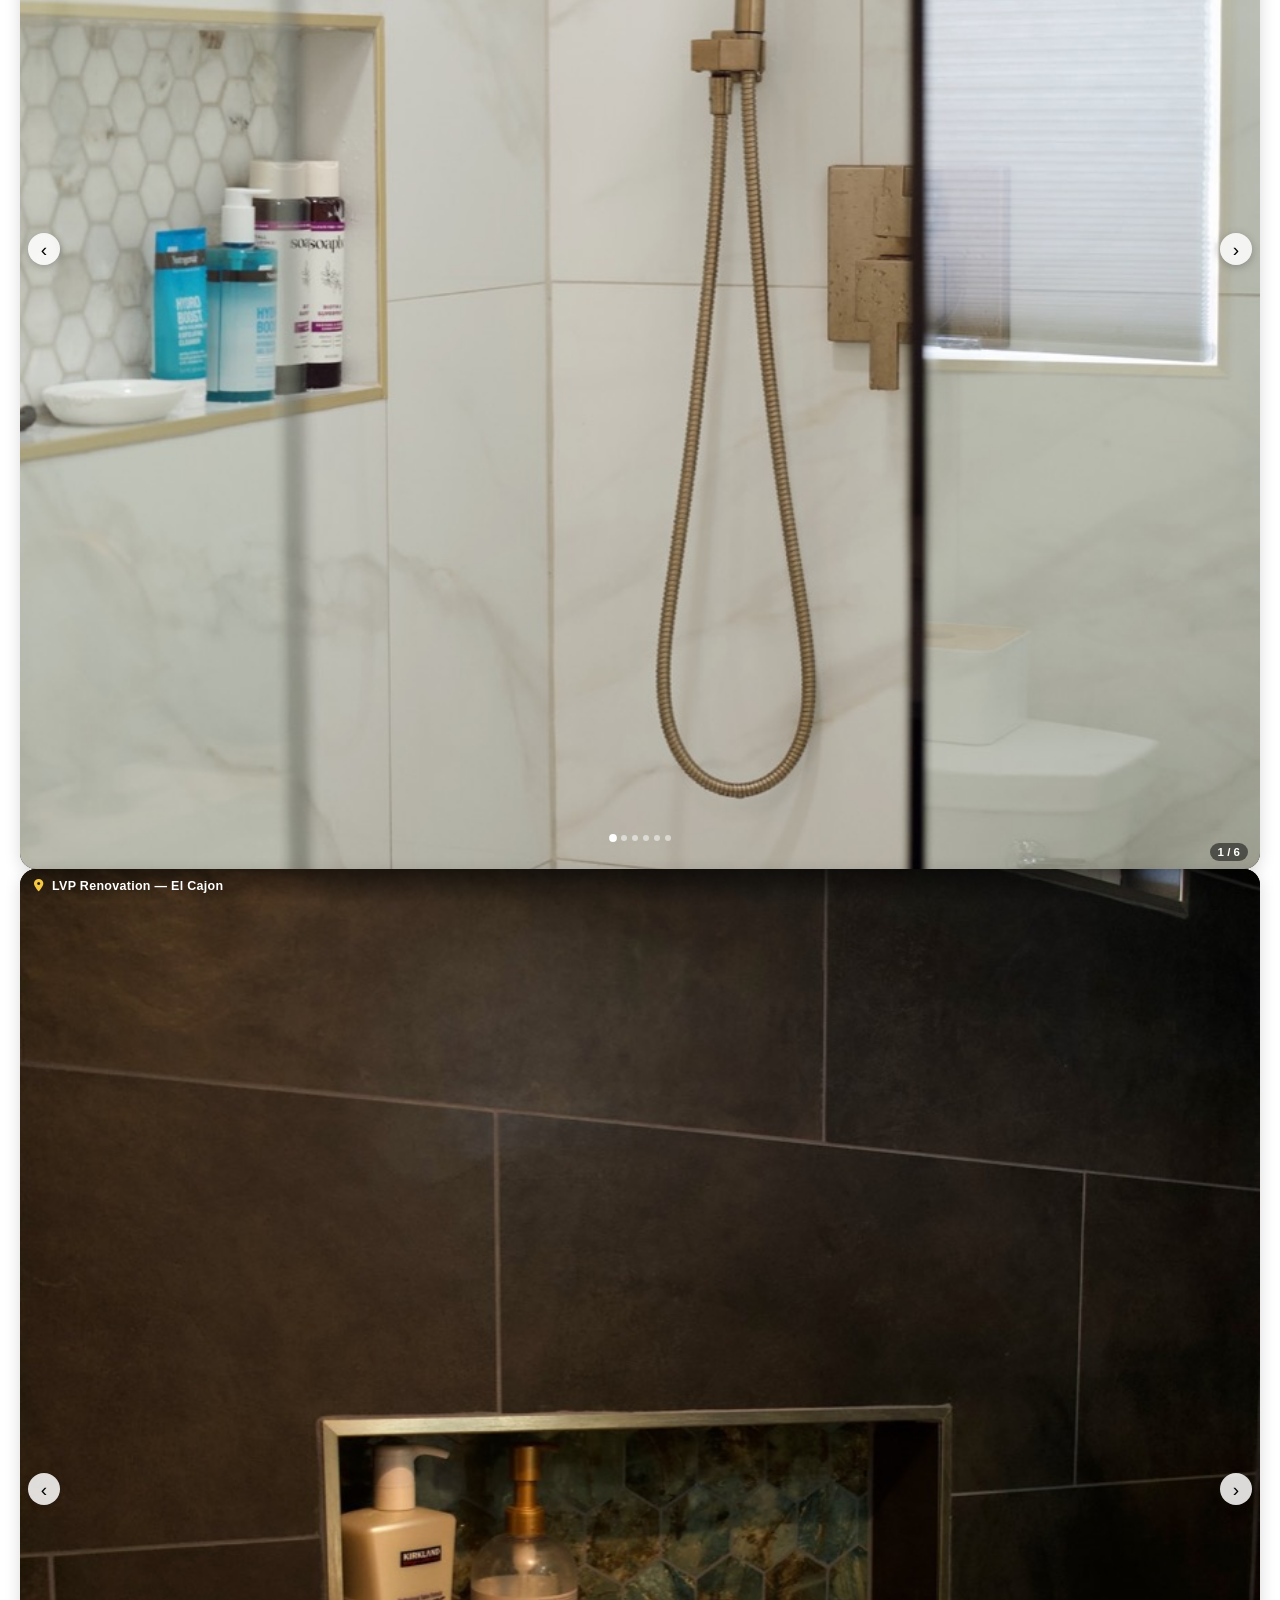
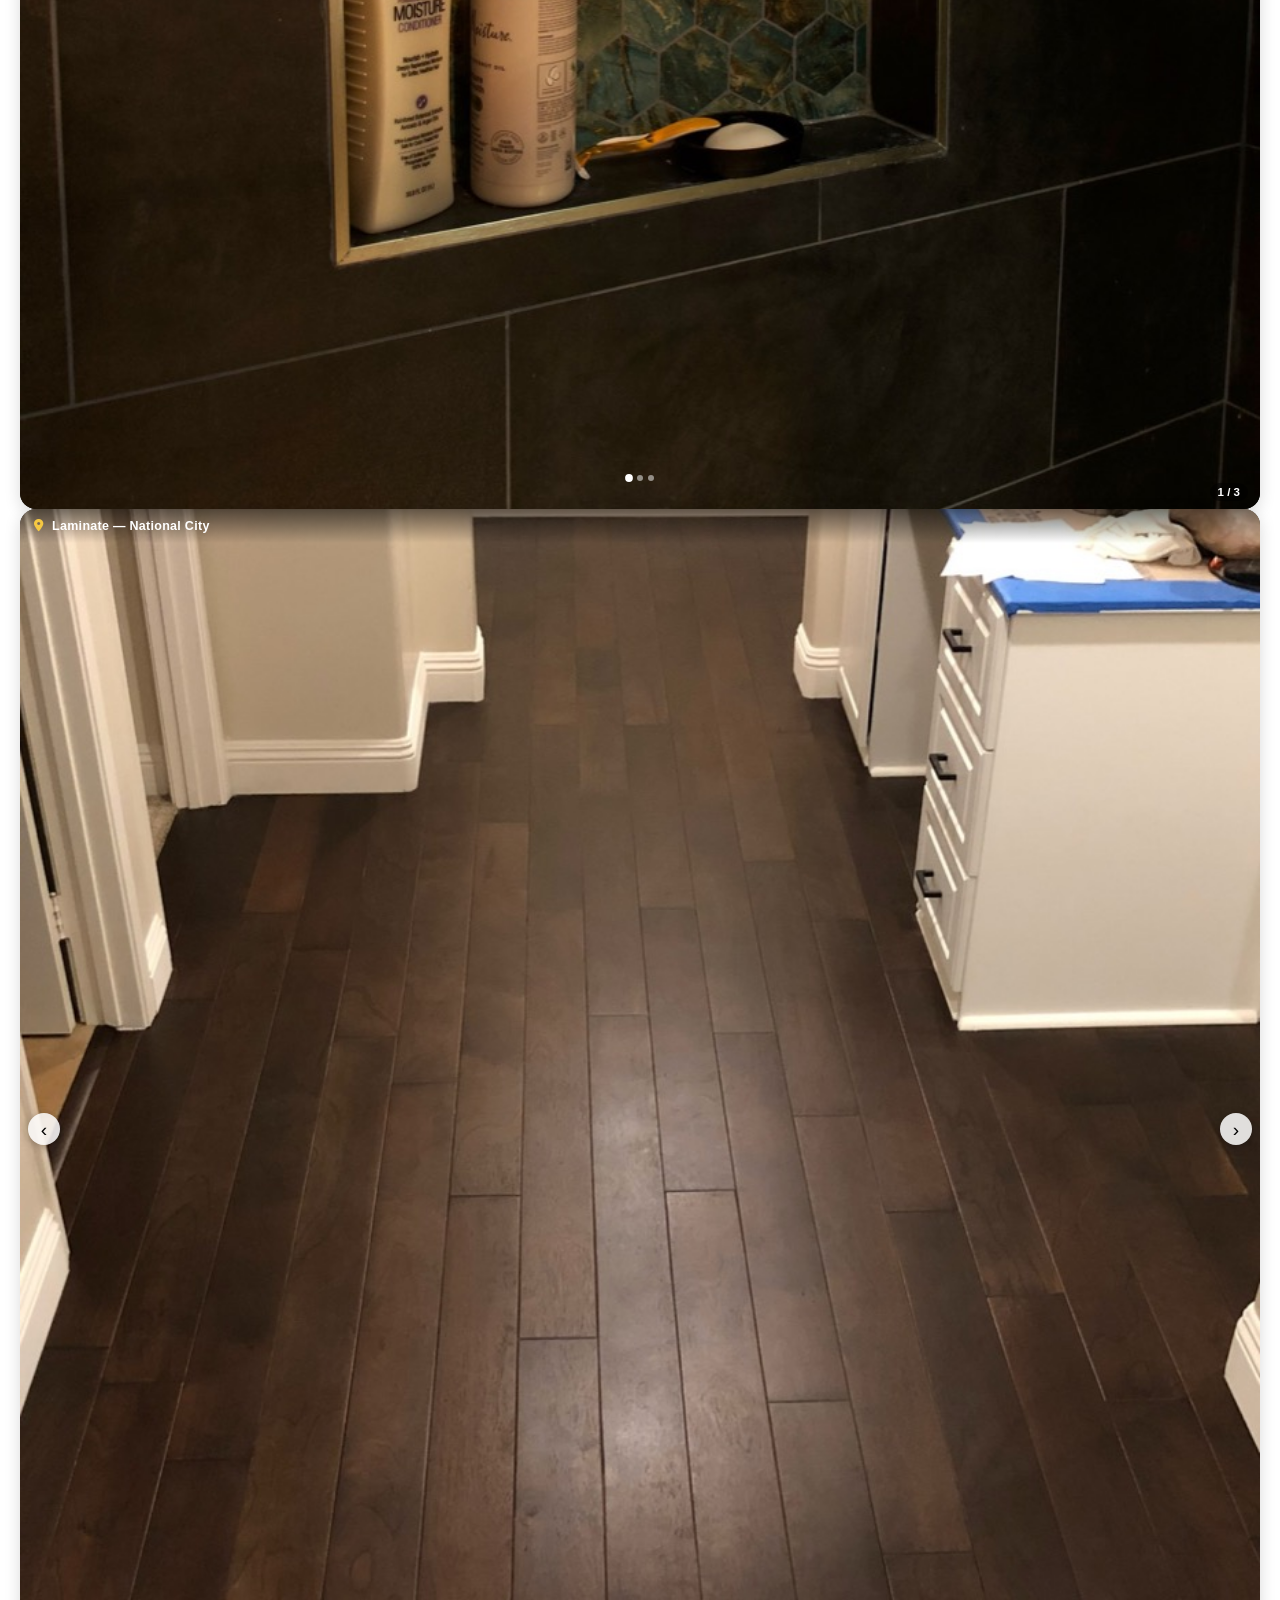
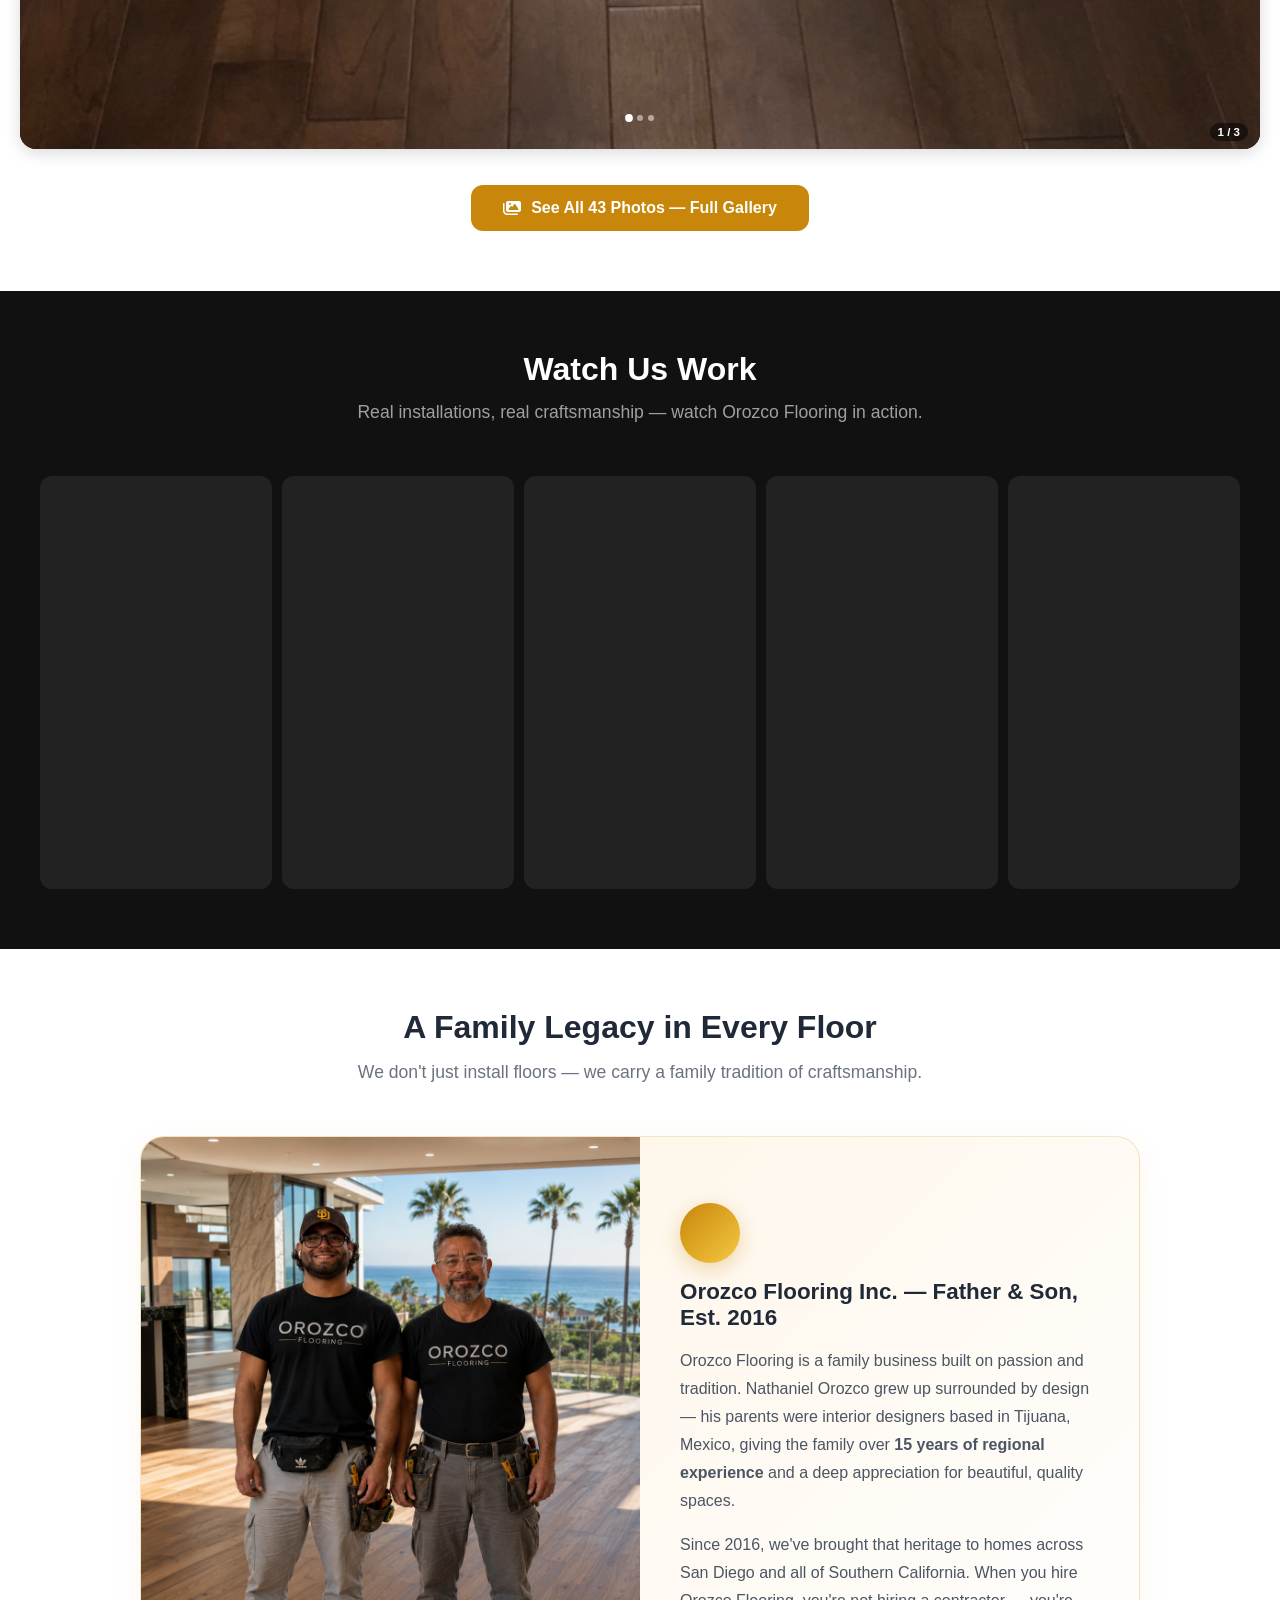
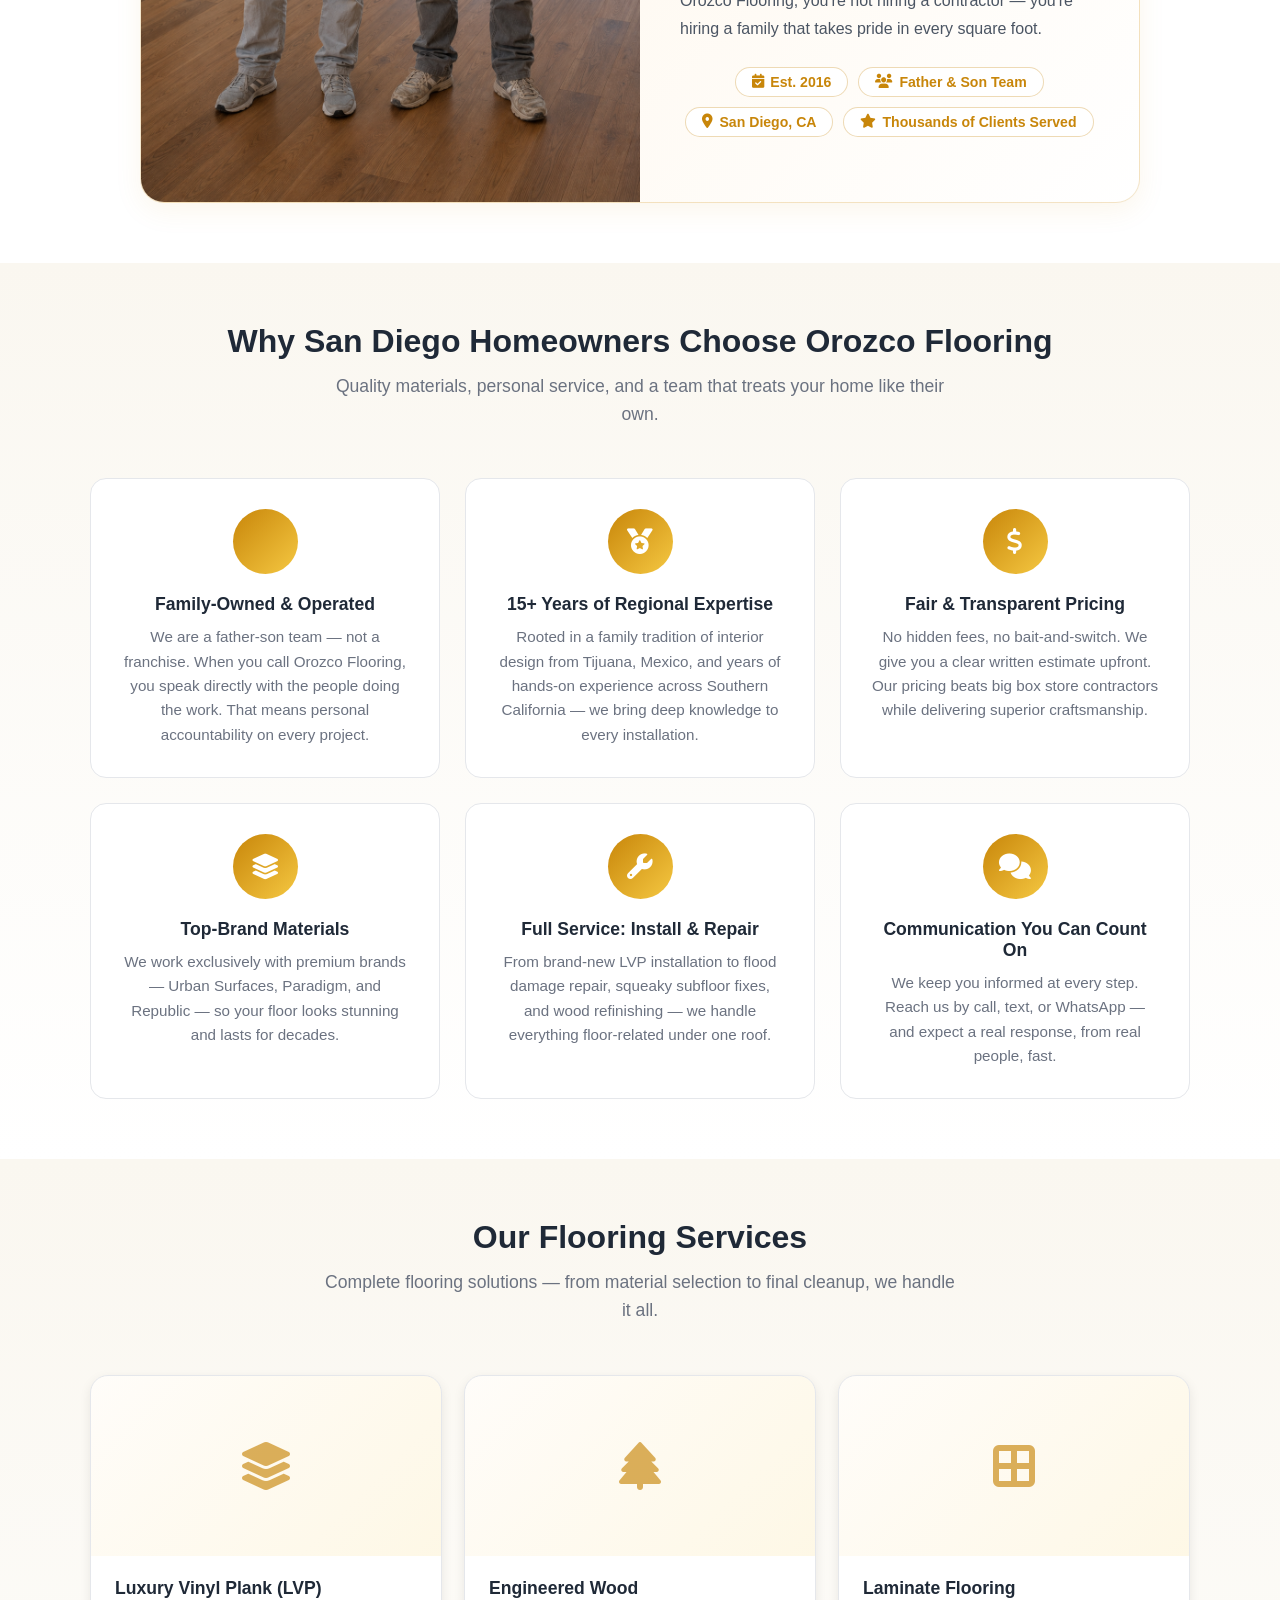
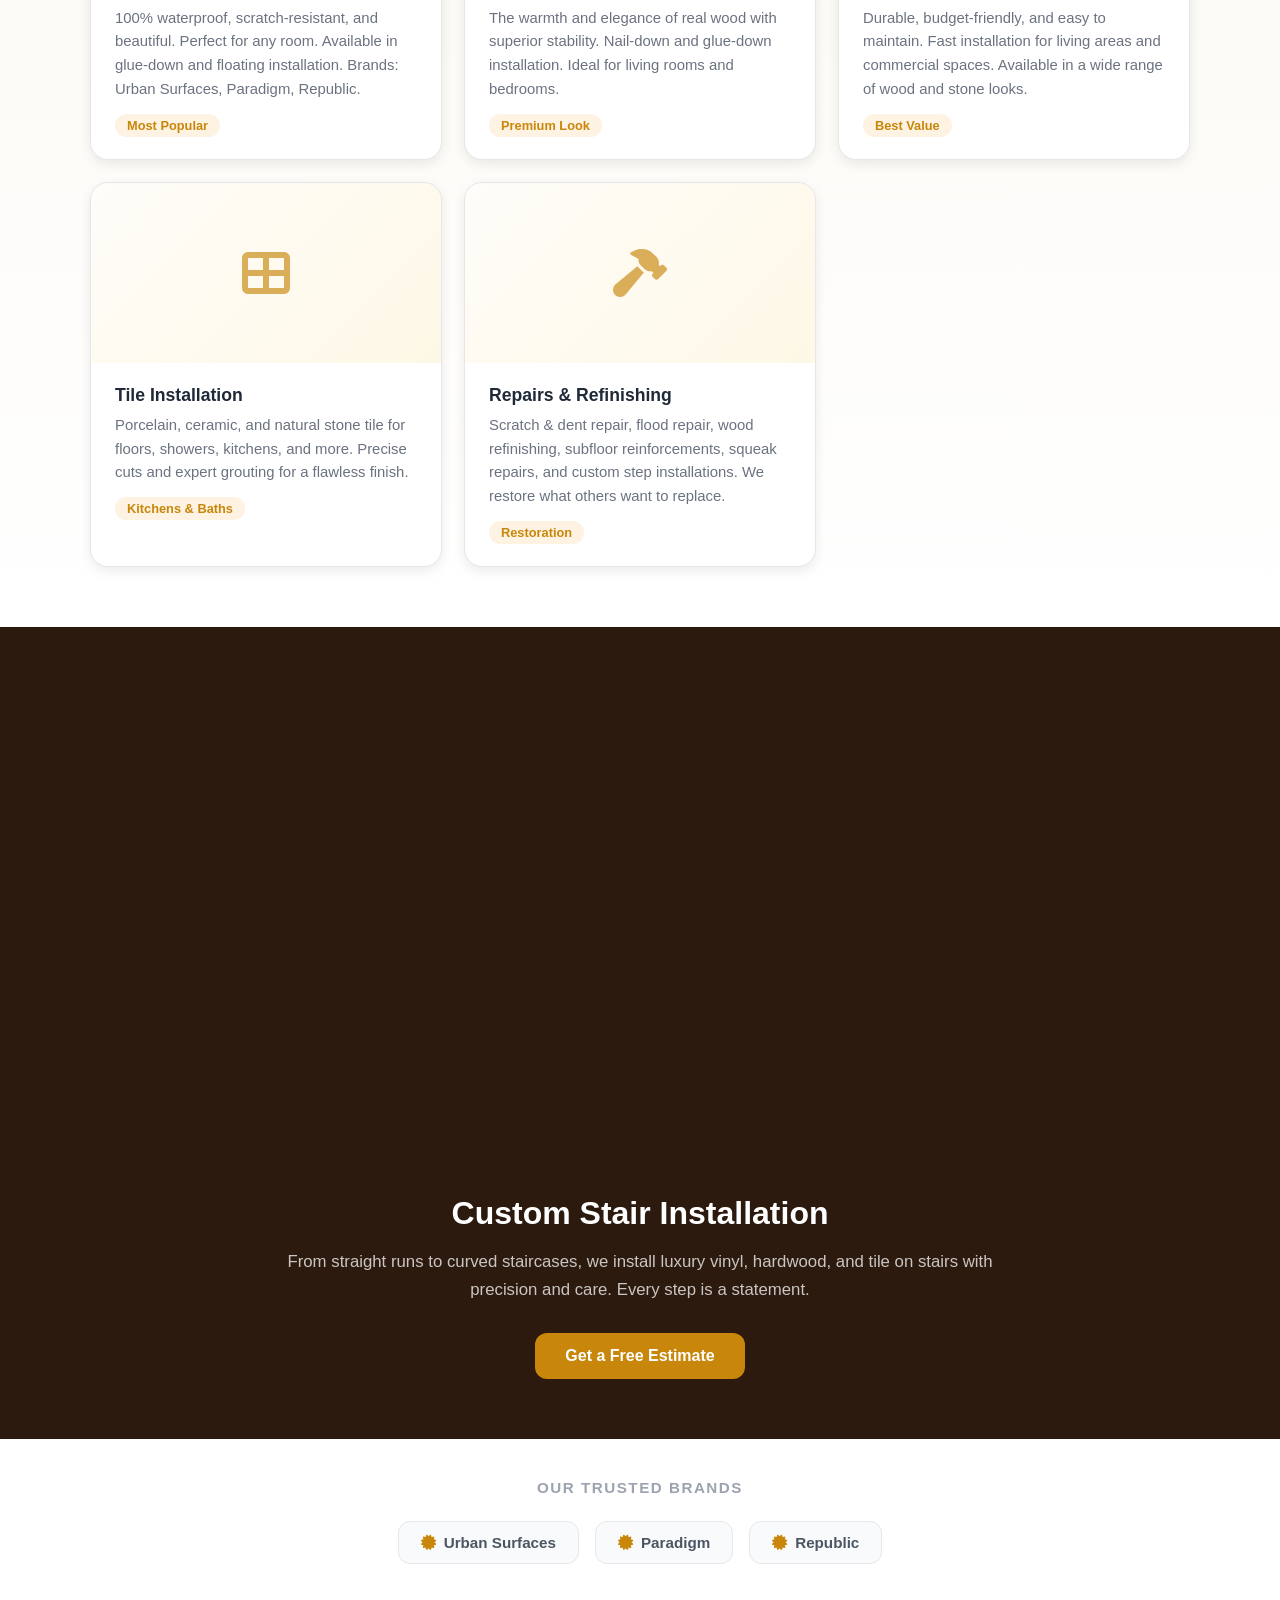
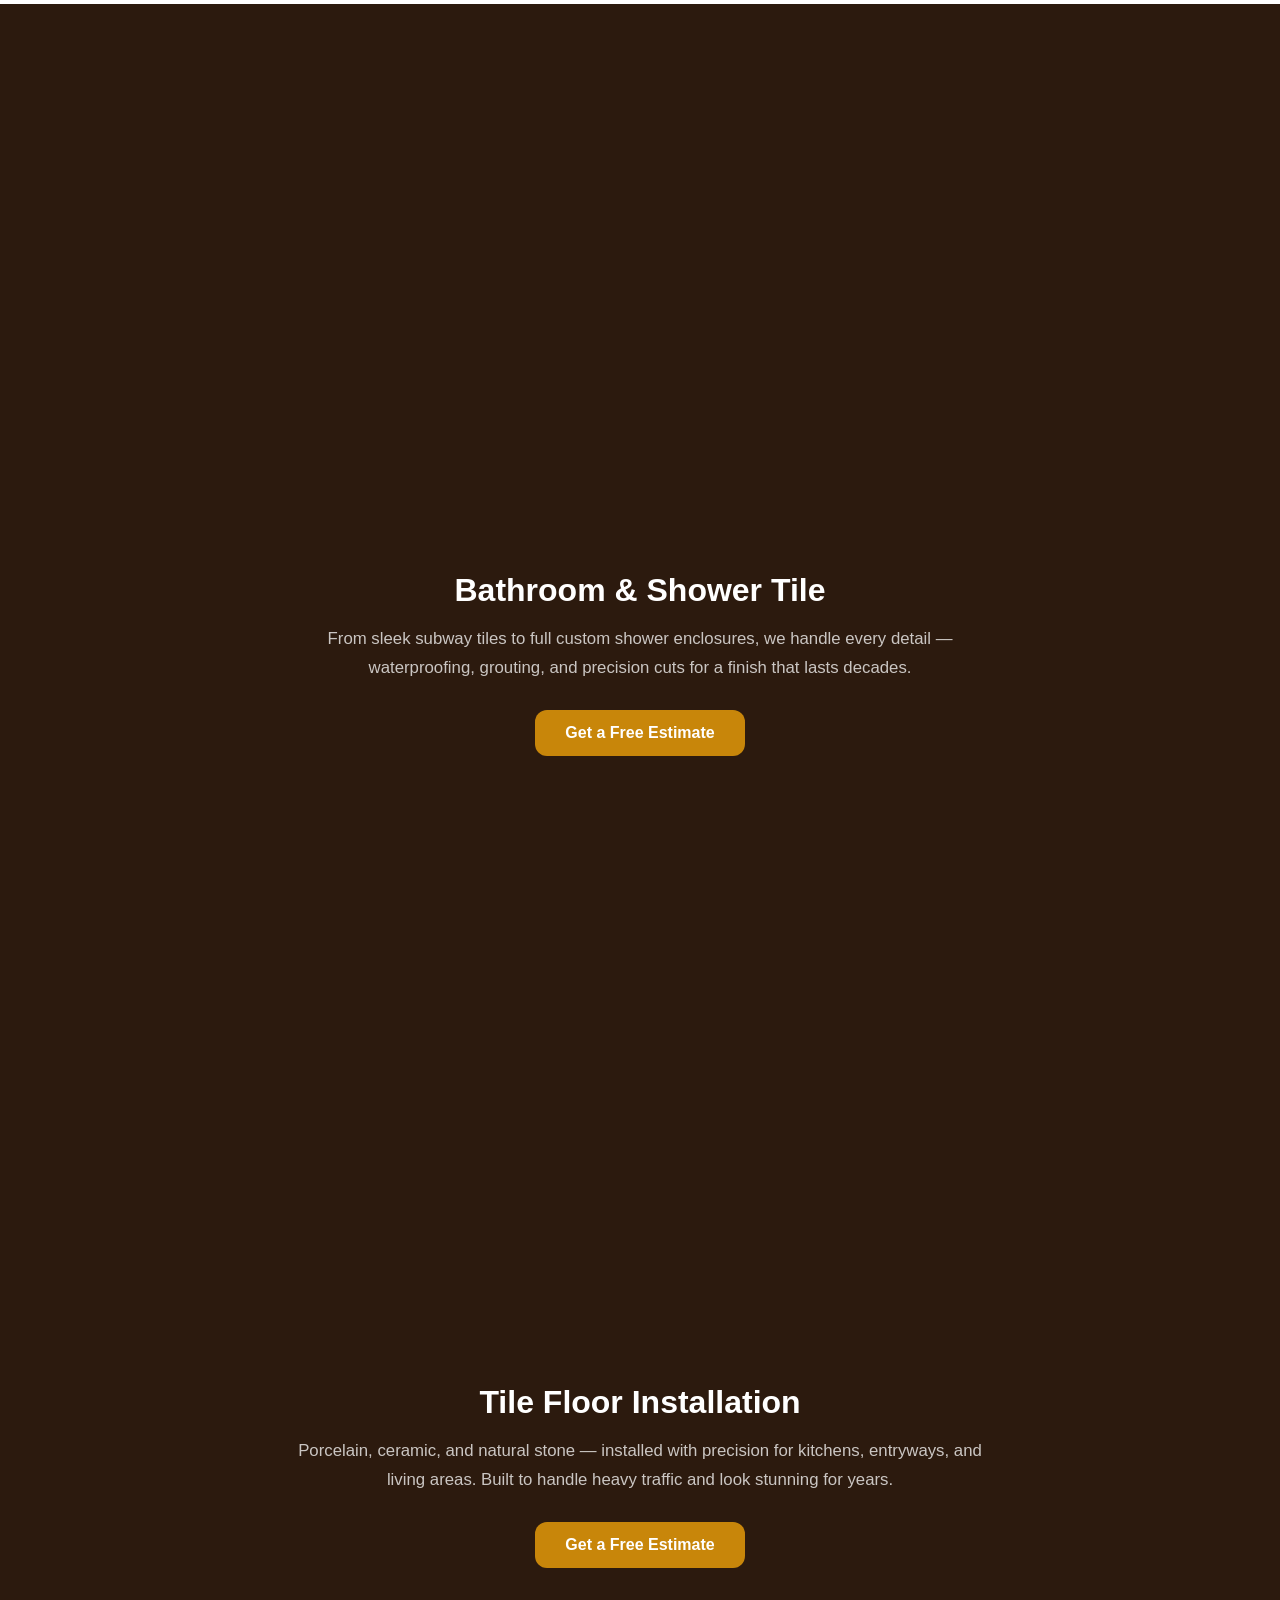
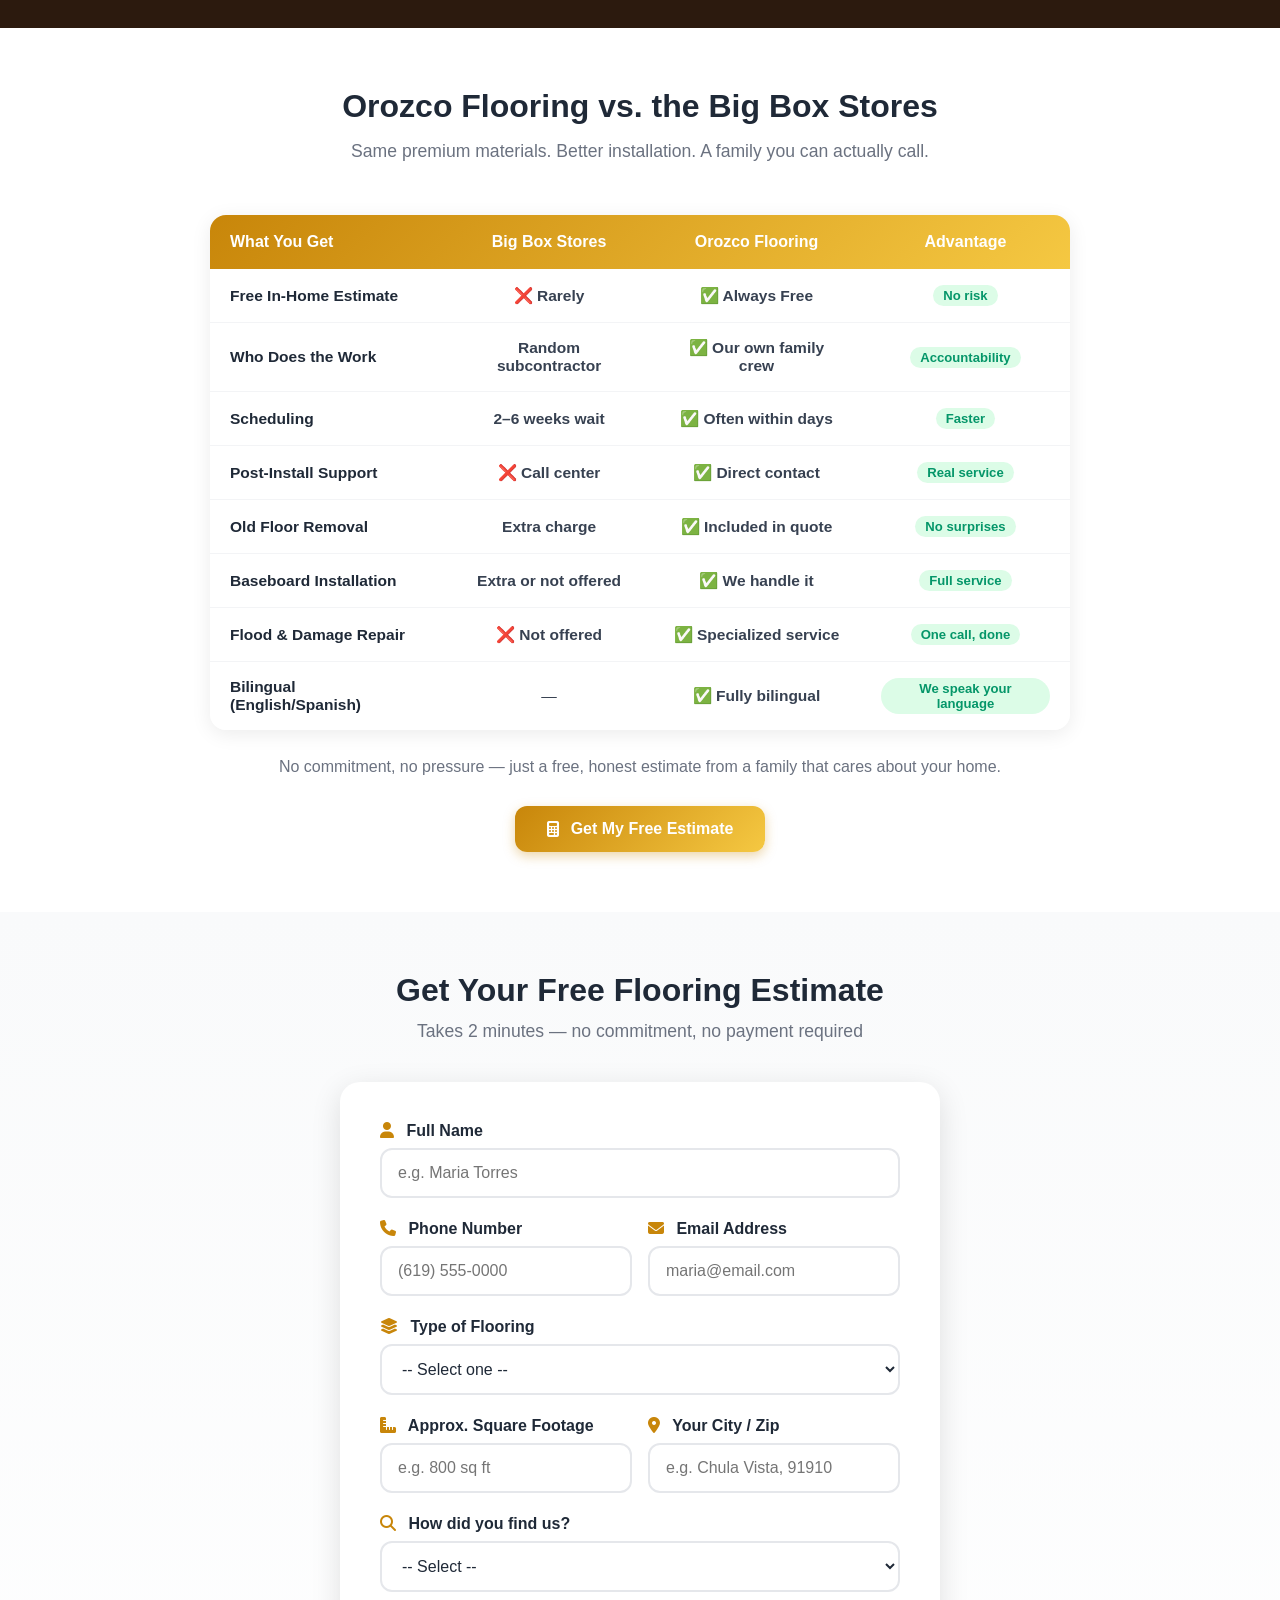
==== commit ce864a20: "Add real Orozco Flooring logo to header" ====
--- a/index.html
+++ b/index.html
@@ -573,9 +573,7 @@
   <!-- HEADER -->
   <header>
     <div class="logo-container">
-      <img src="/images/logo.png" alt="Orozco Flooring Inc. San Diego" width="50" height="50"
-           onerror="this.style.display='none'">
-      <div class="clinic-name">Orozco Flooring</div>
+      <img src="/images/logo.jpg" alt="Orozco Flooring Inc. San Diego" height="50" style="width:auto;max-width:220px;">
     </div>
     <div class="header-contact">
       <a href="tel:+16197614435" class="header-phone">
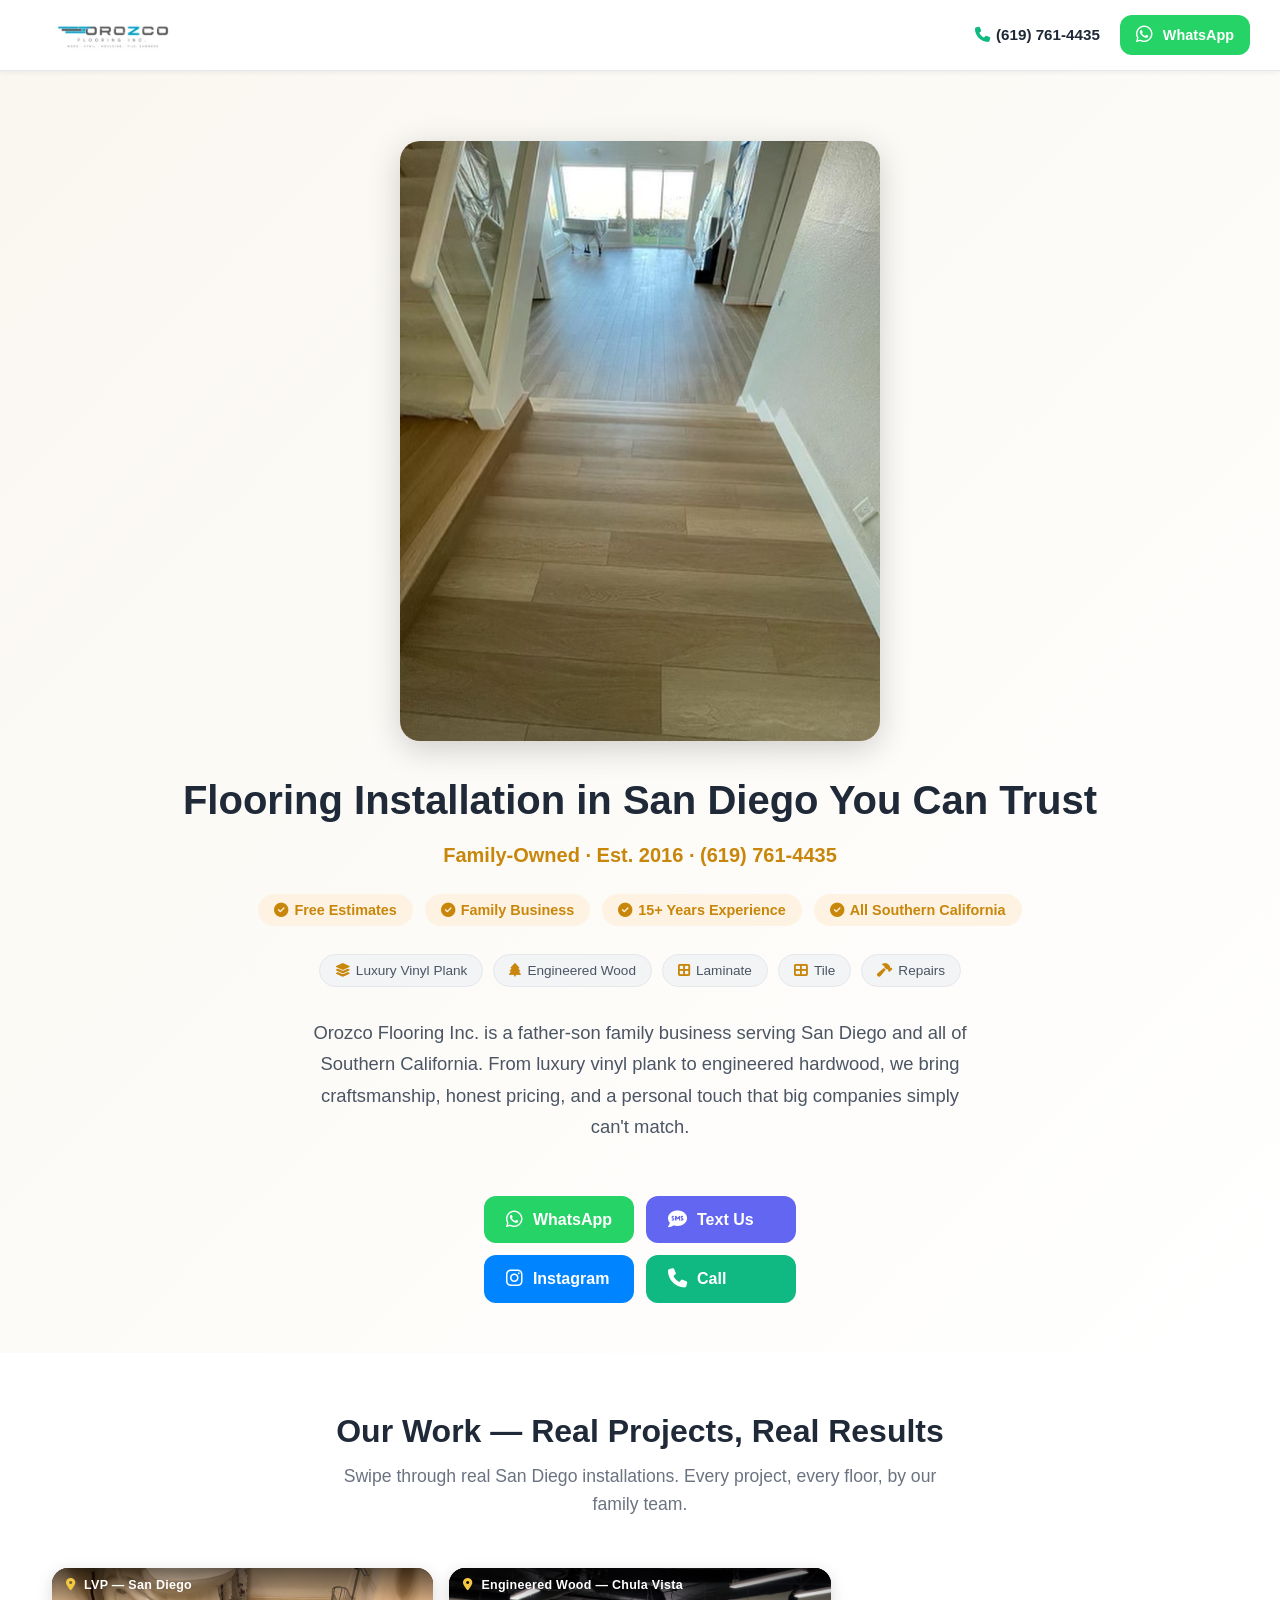
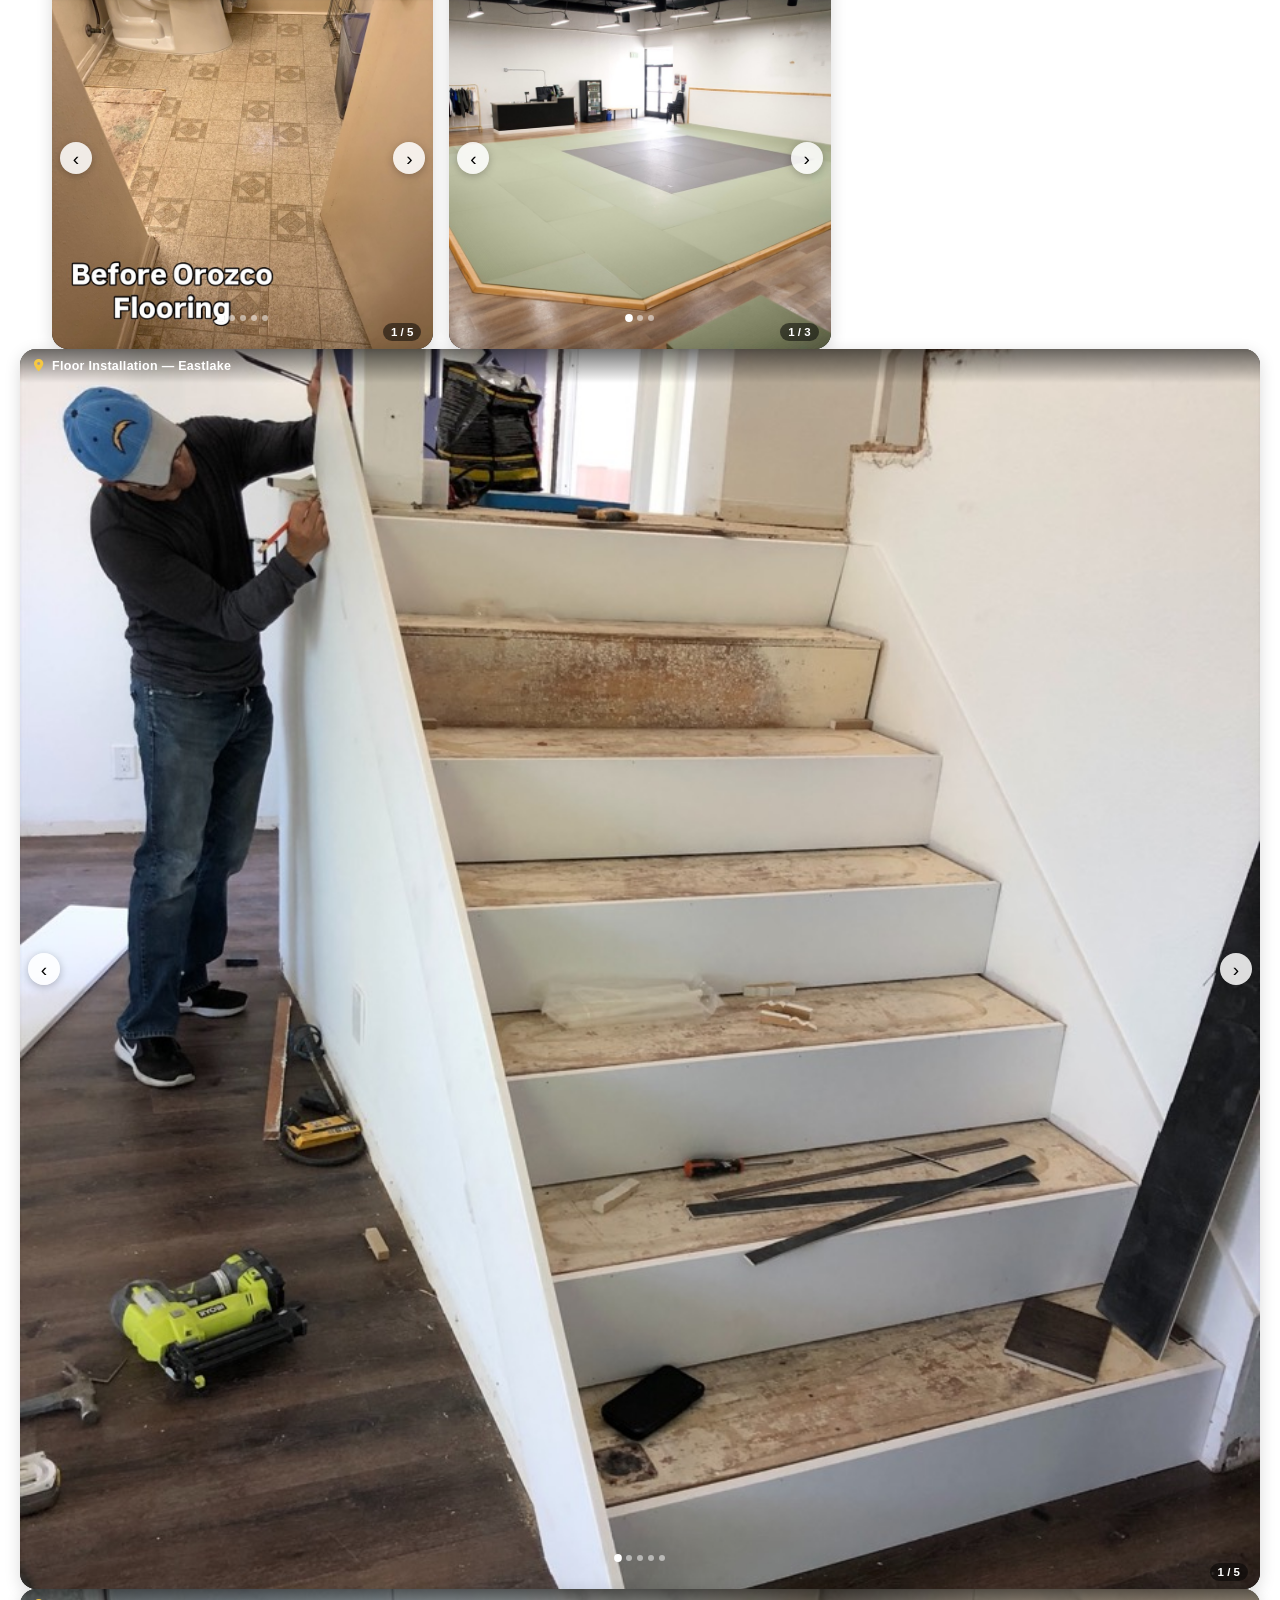
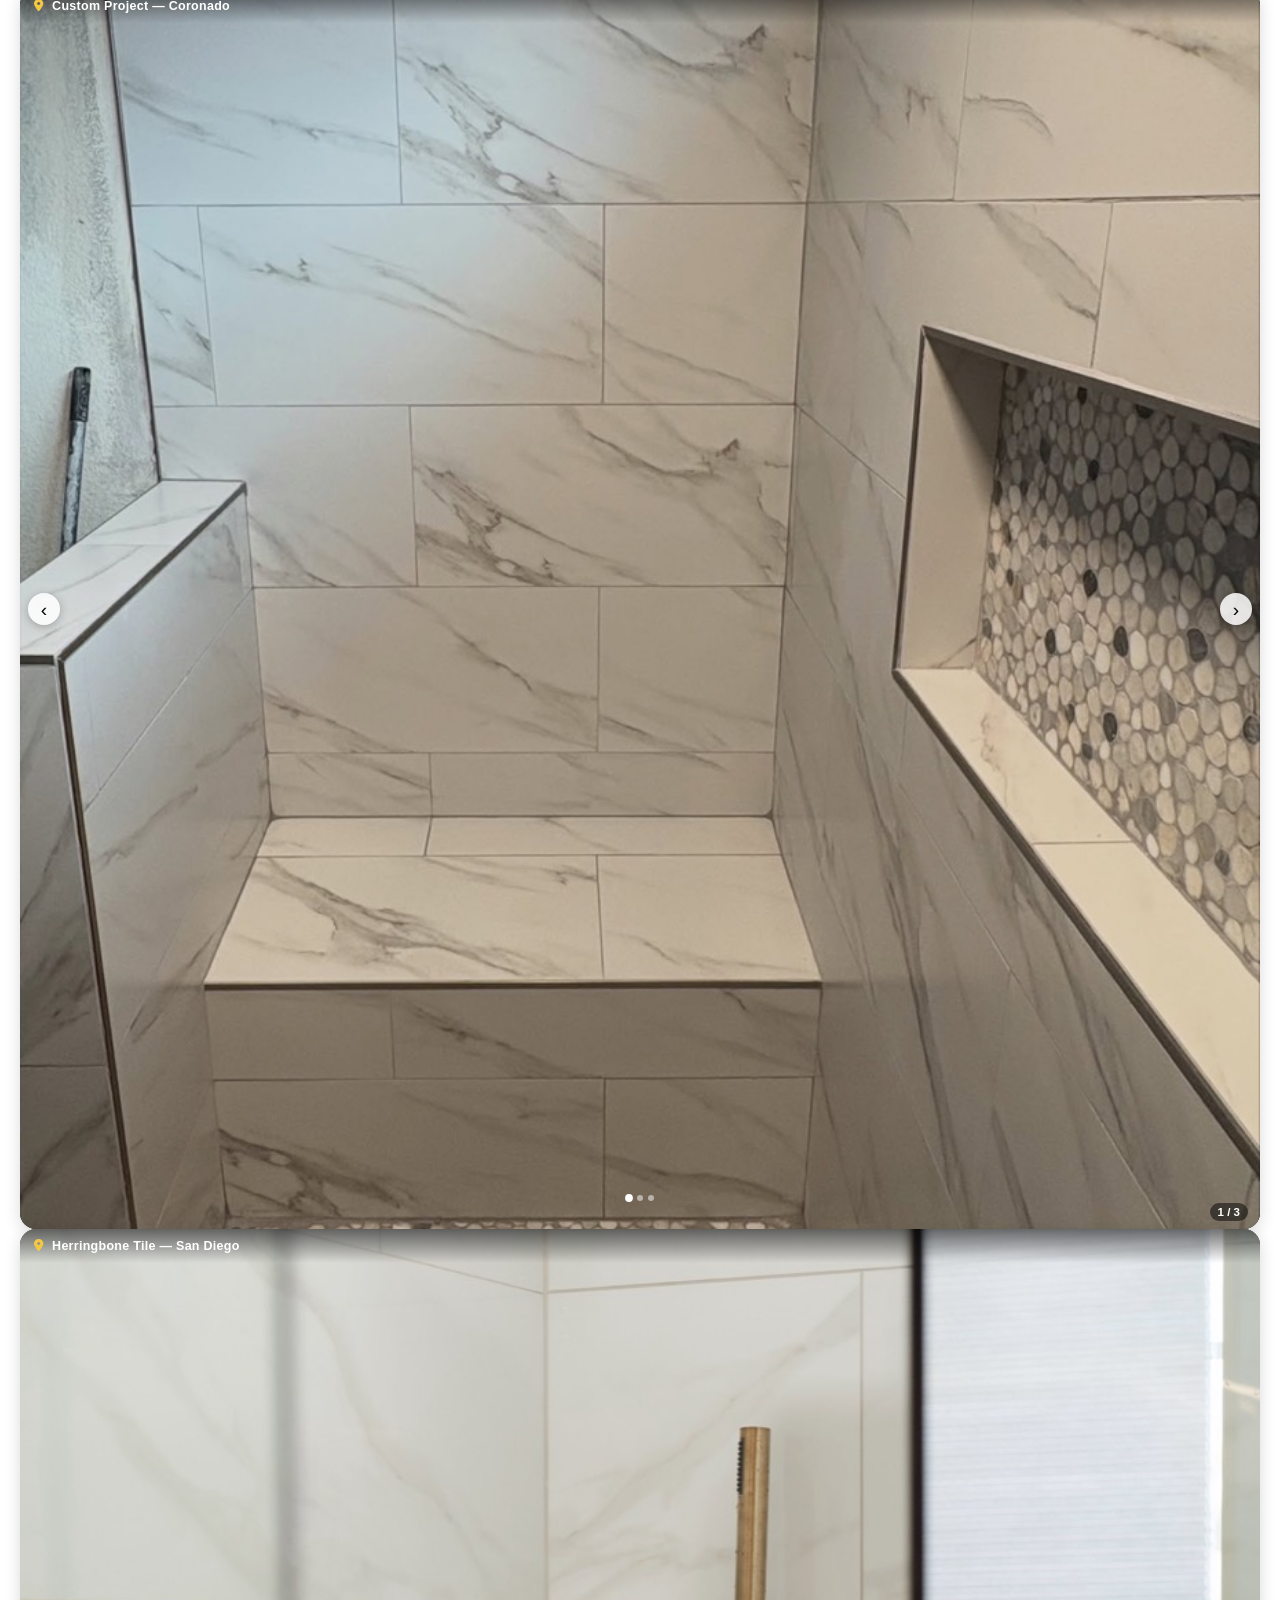
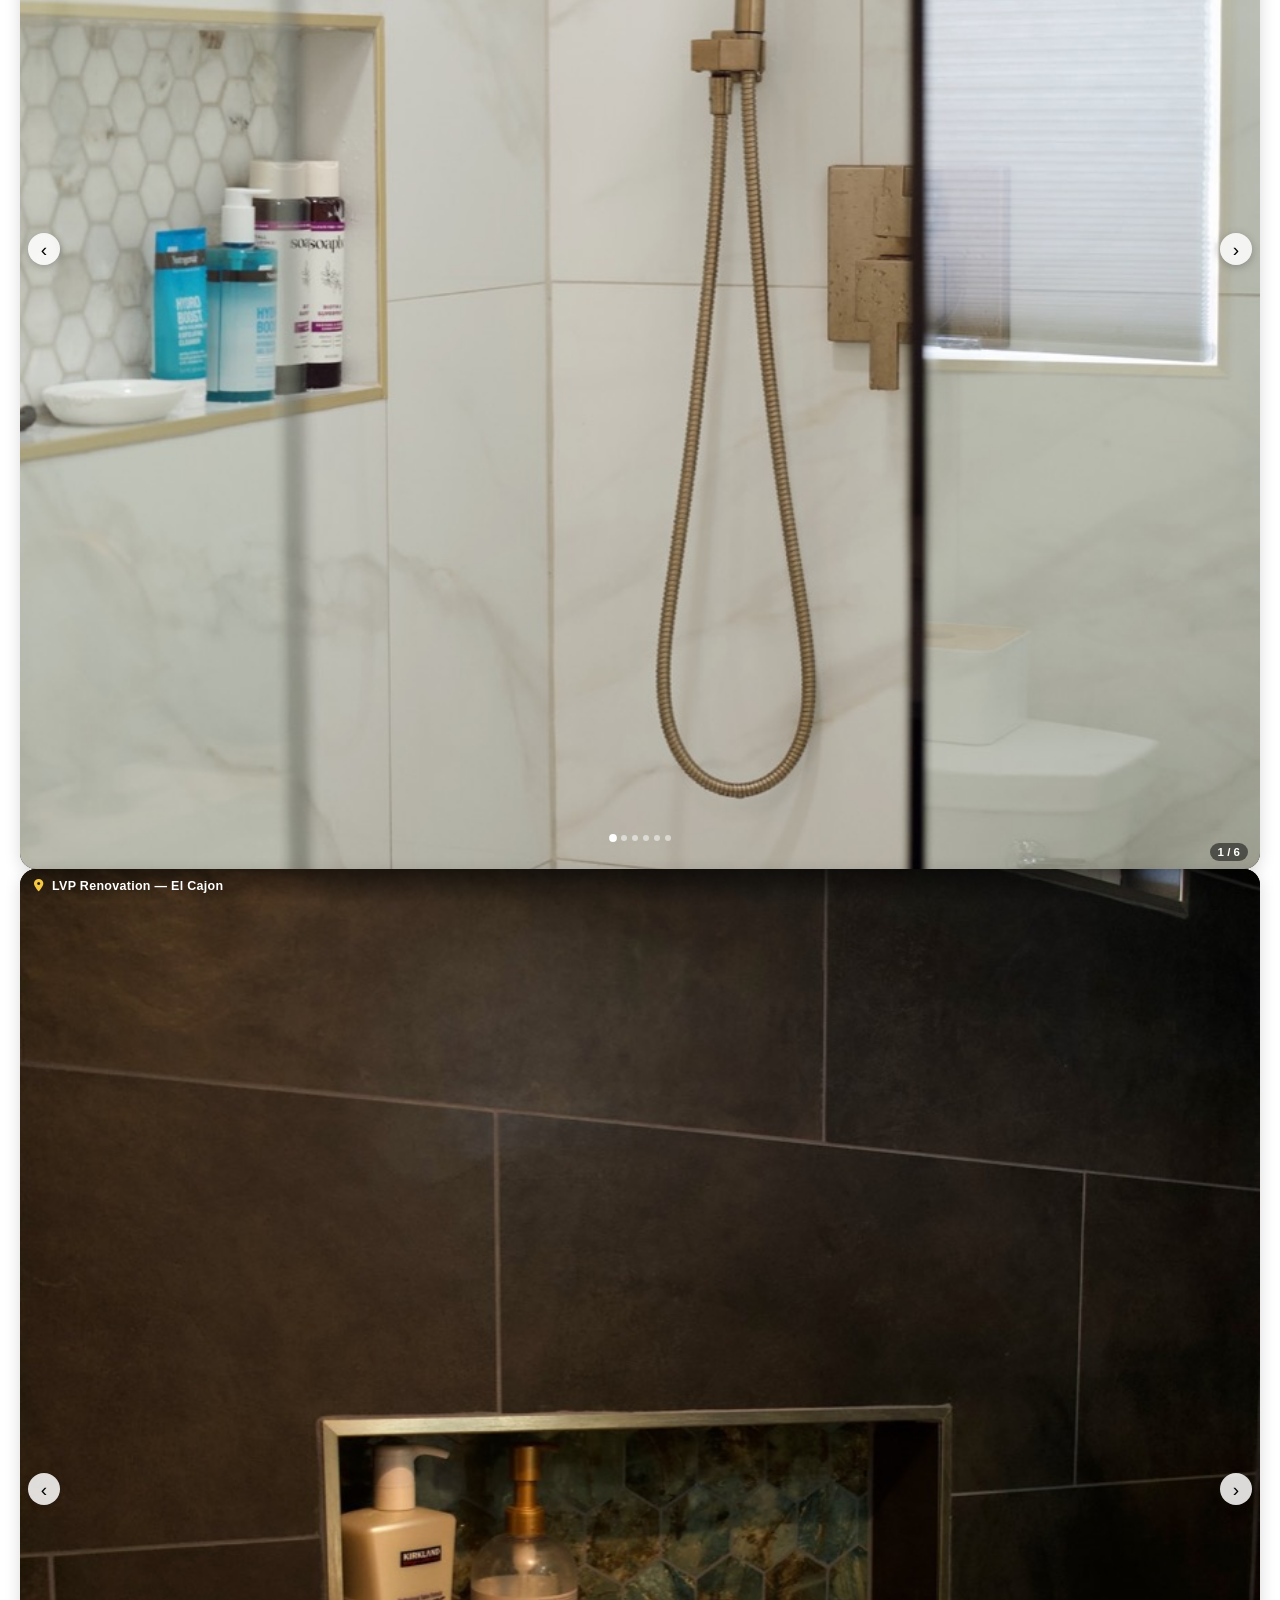
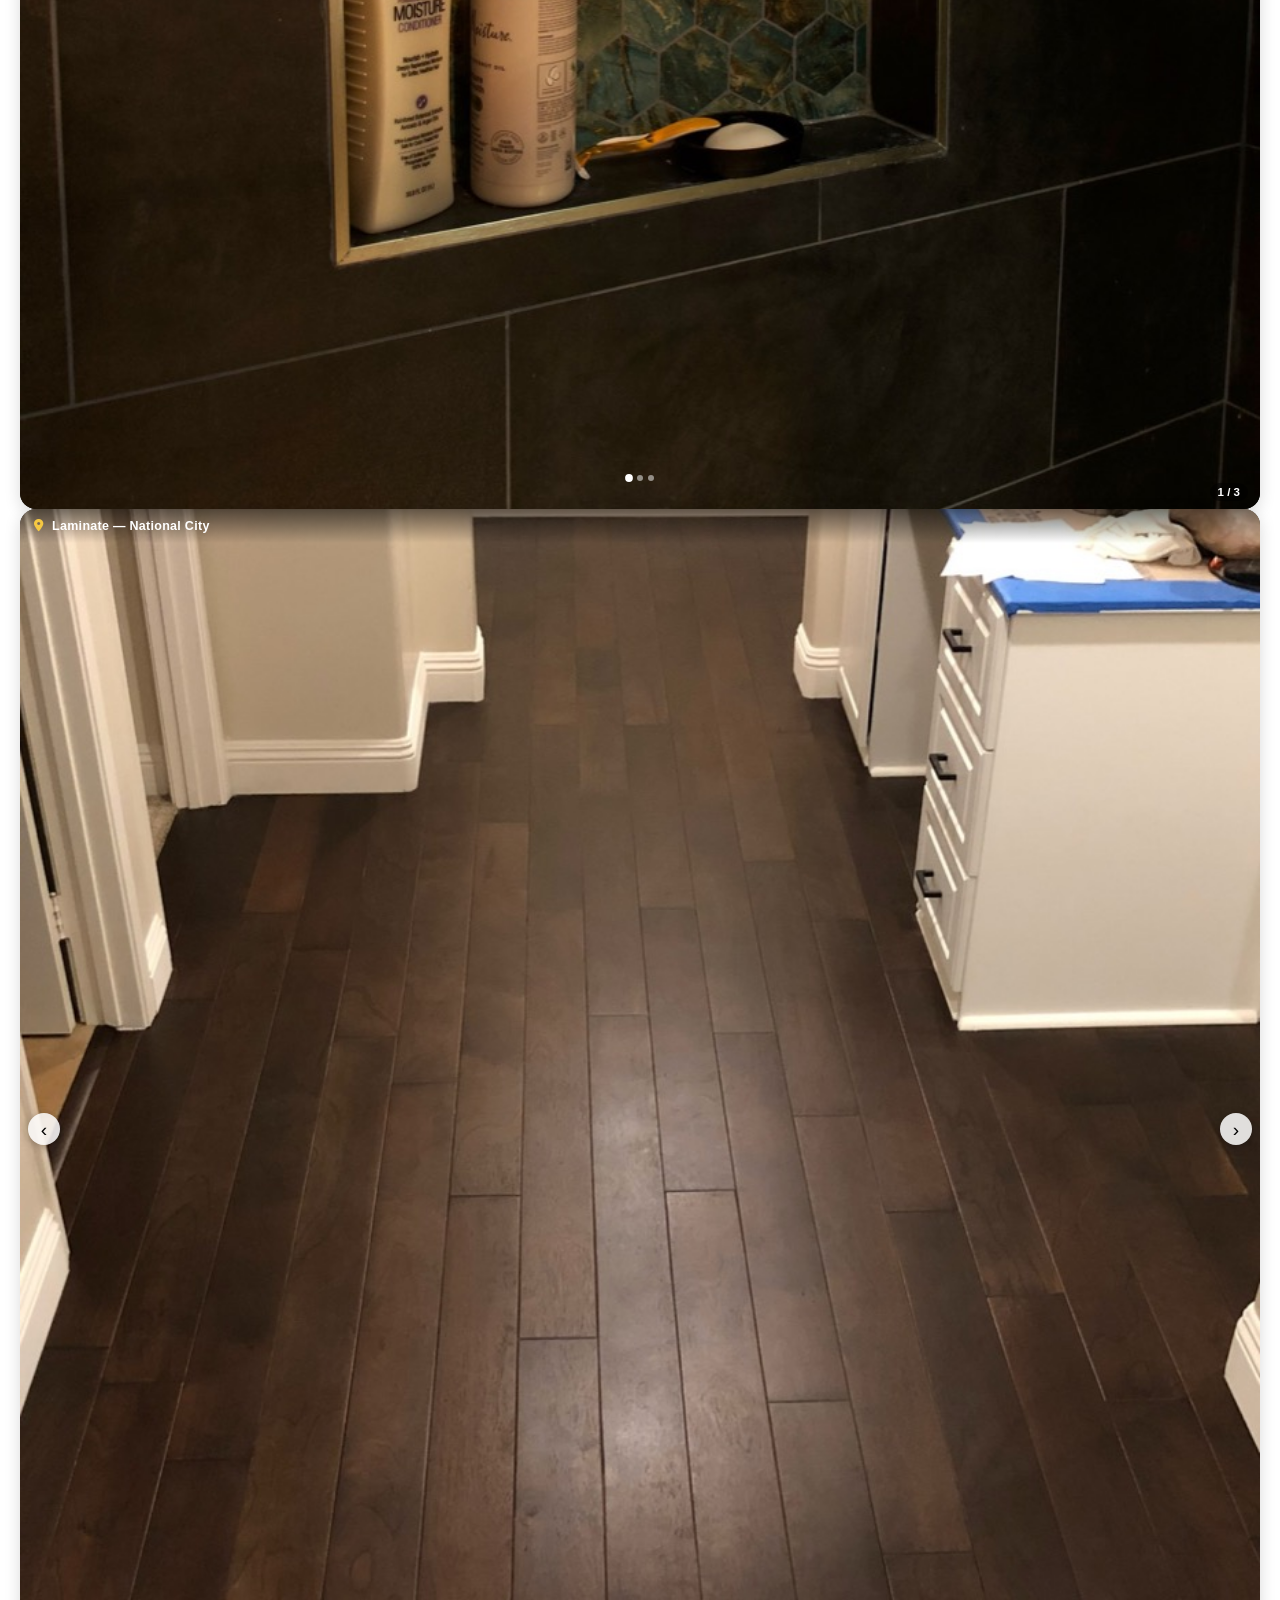
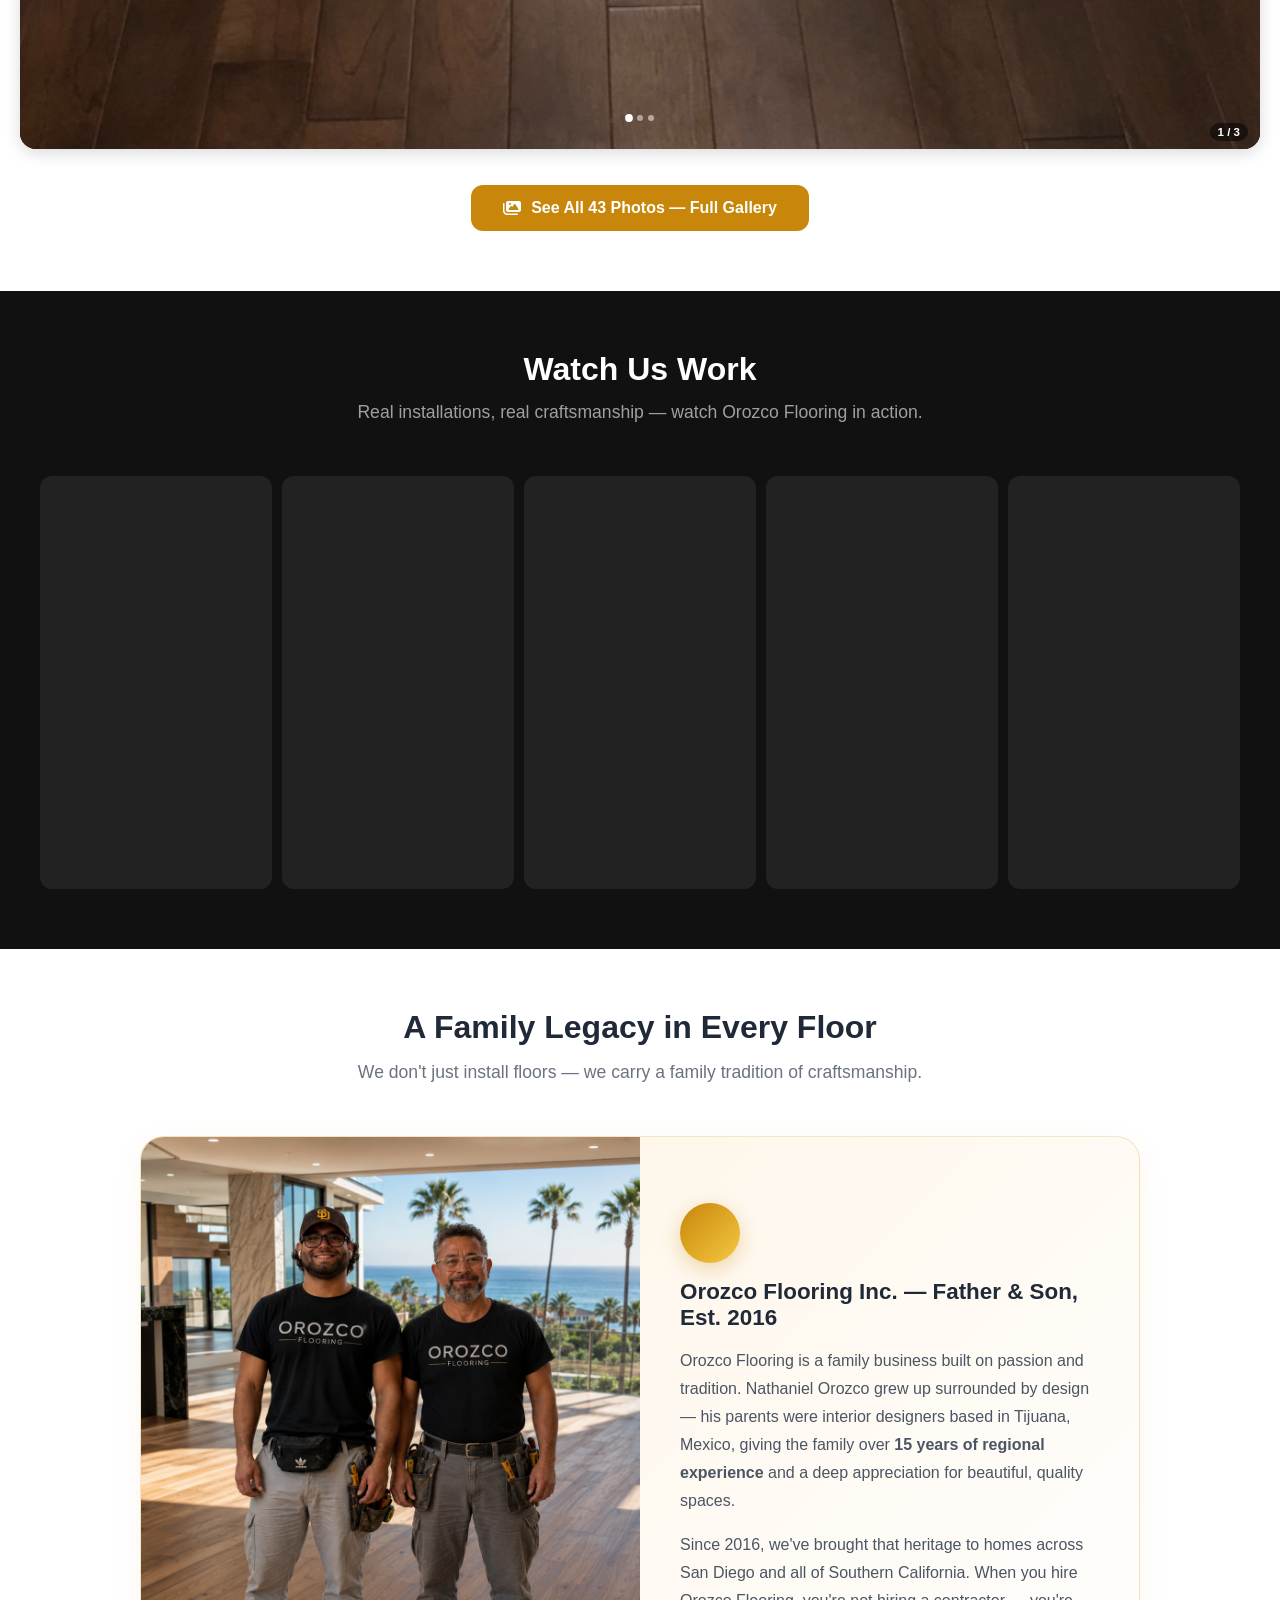
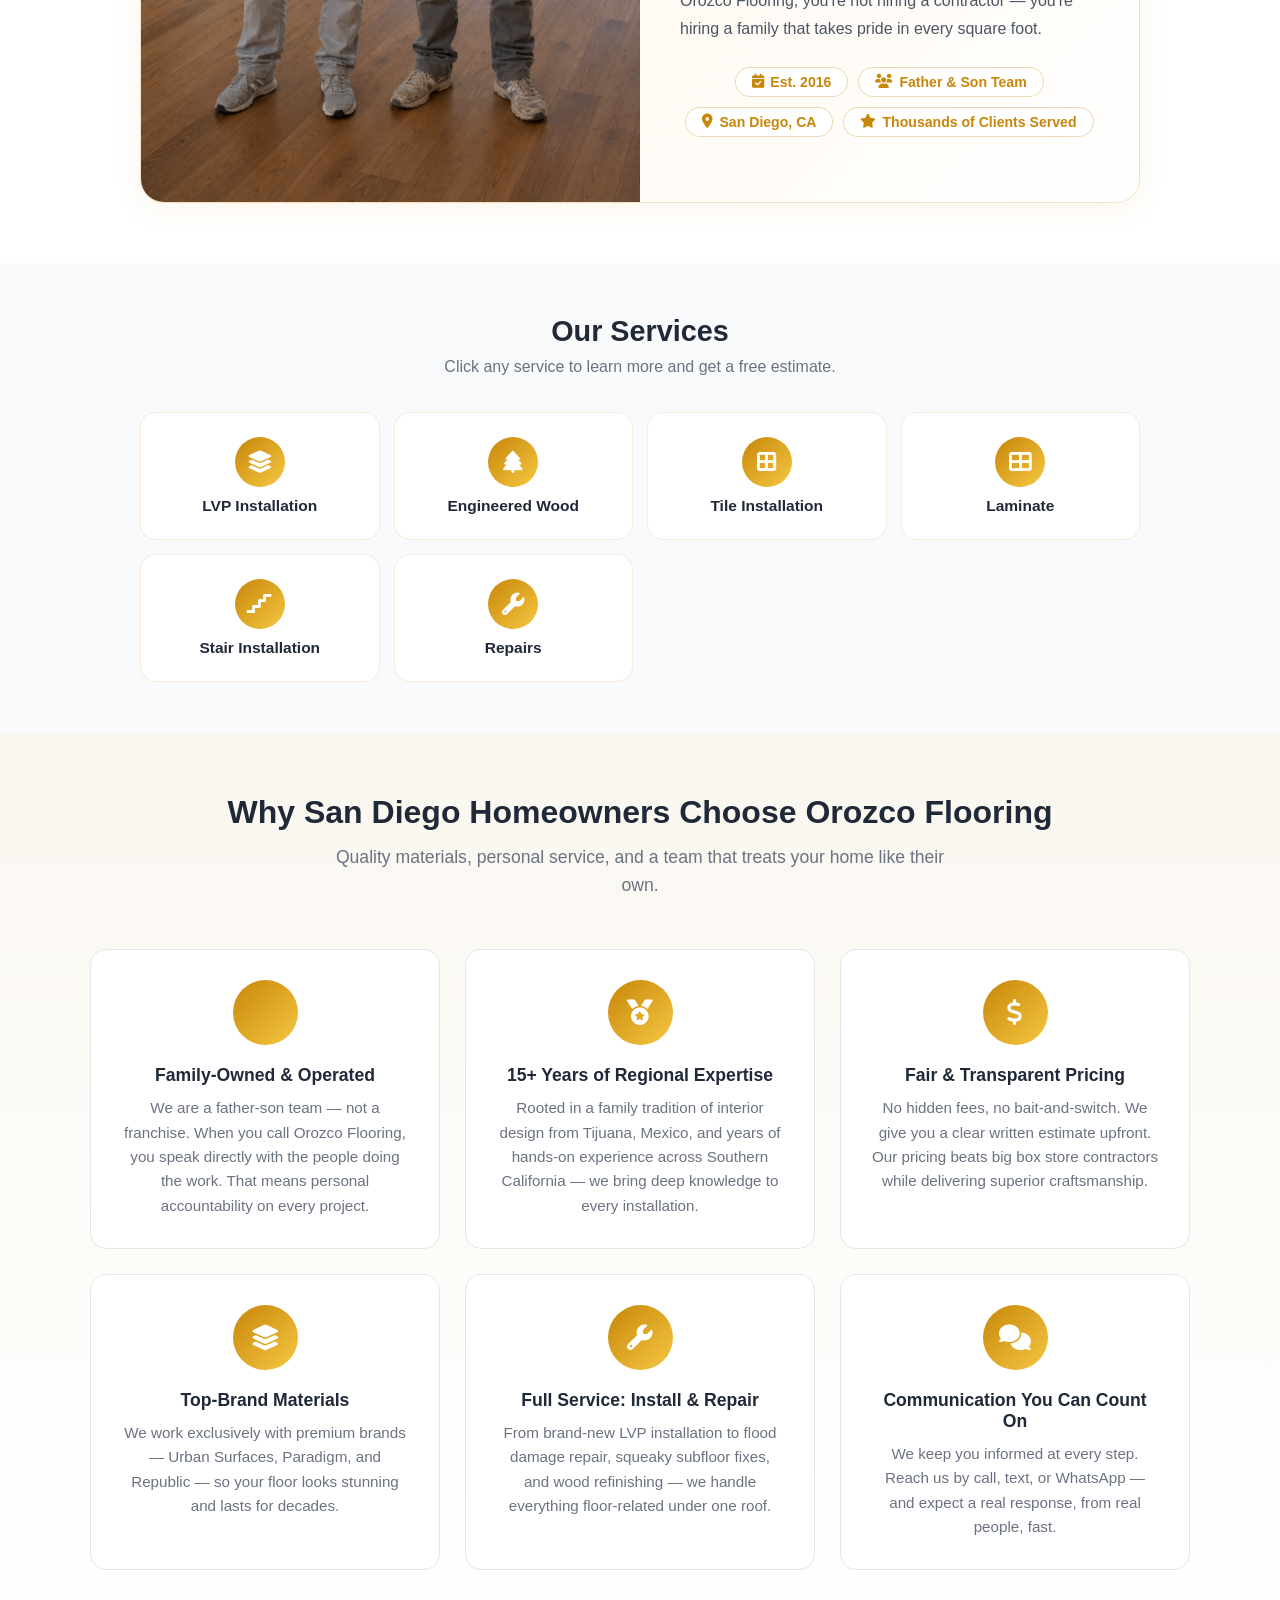
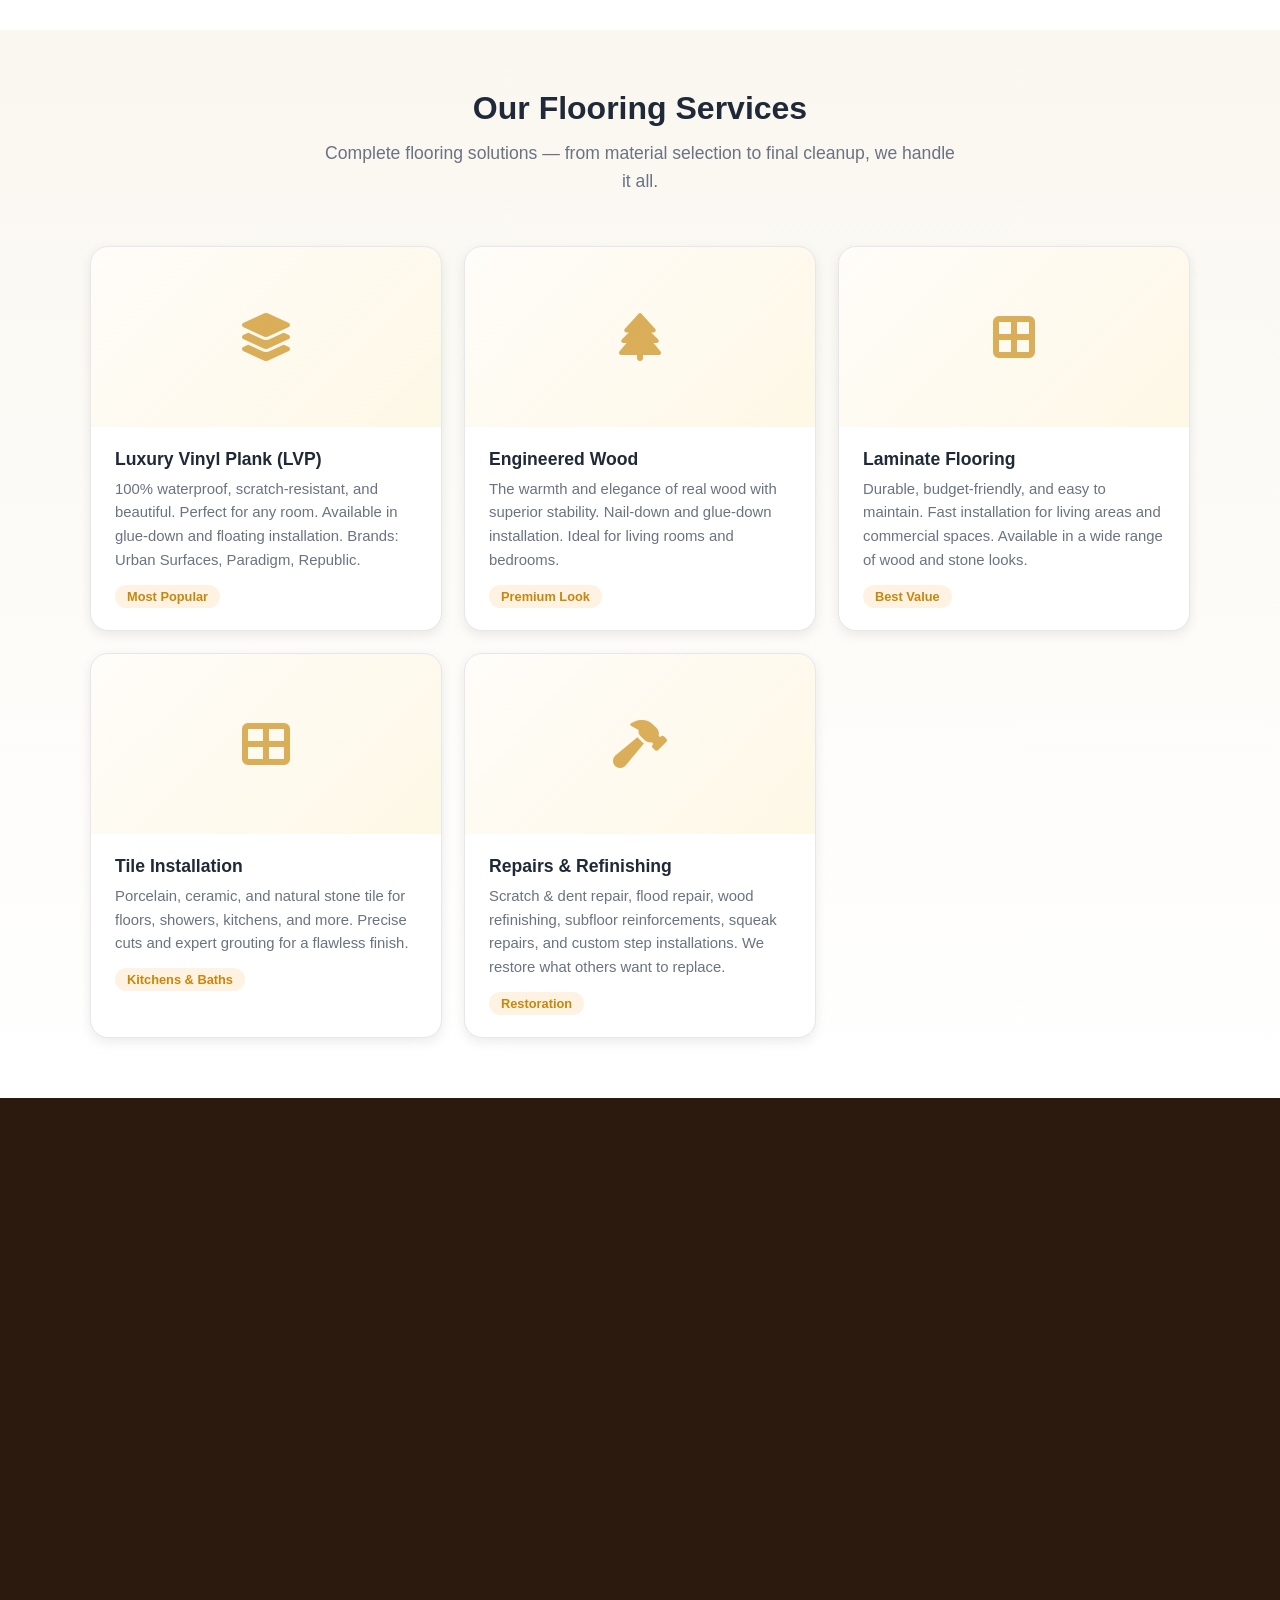
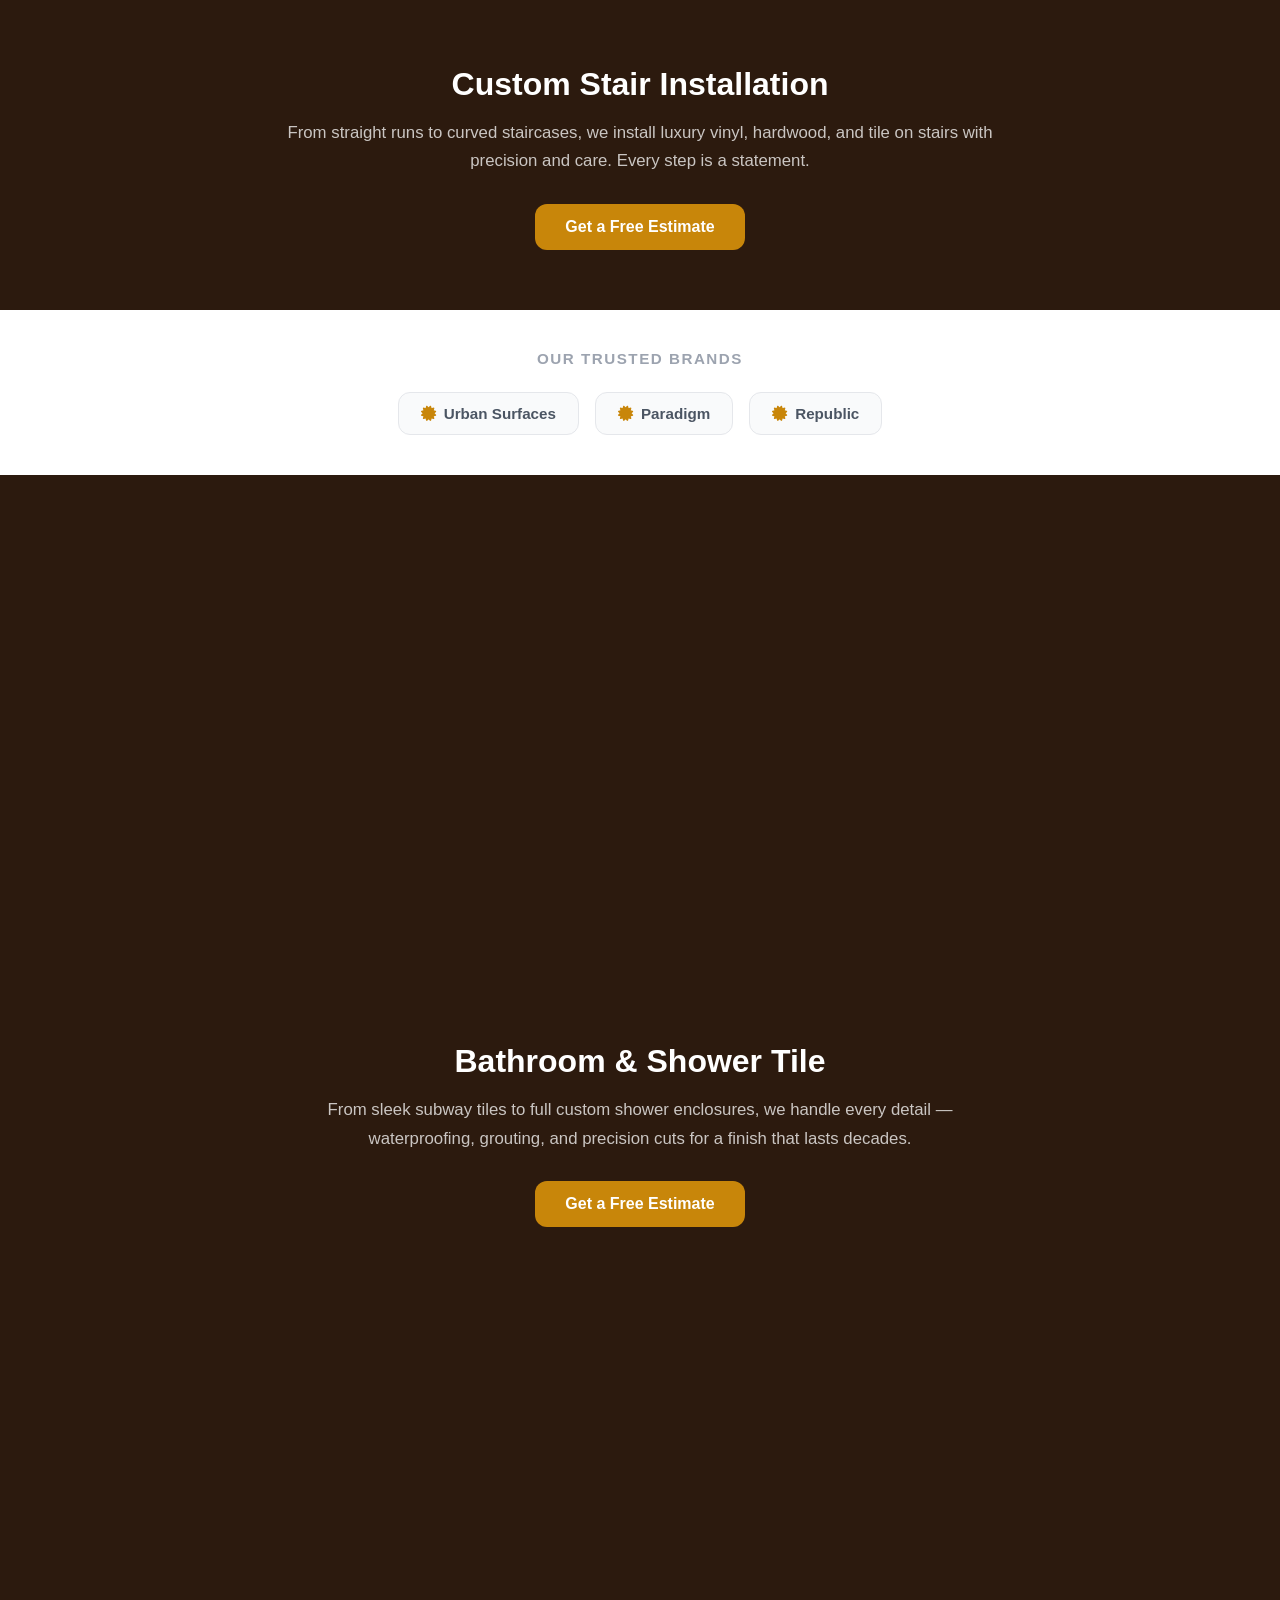
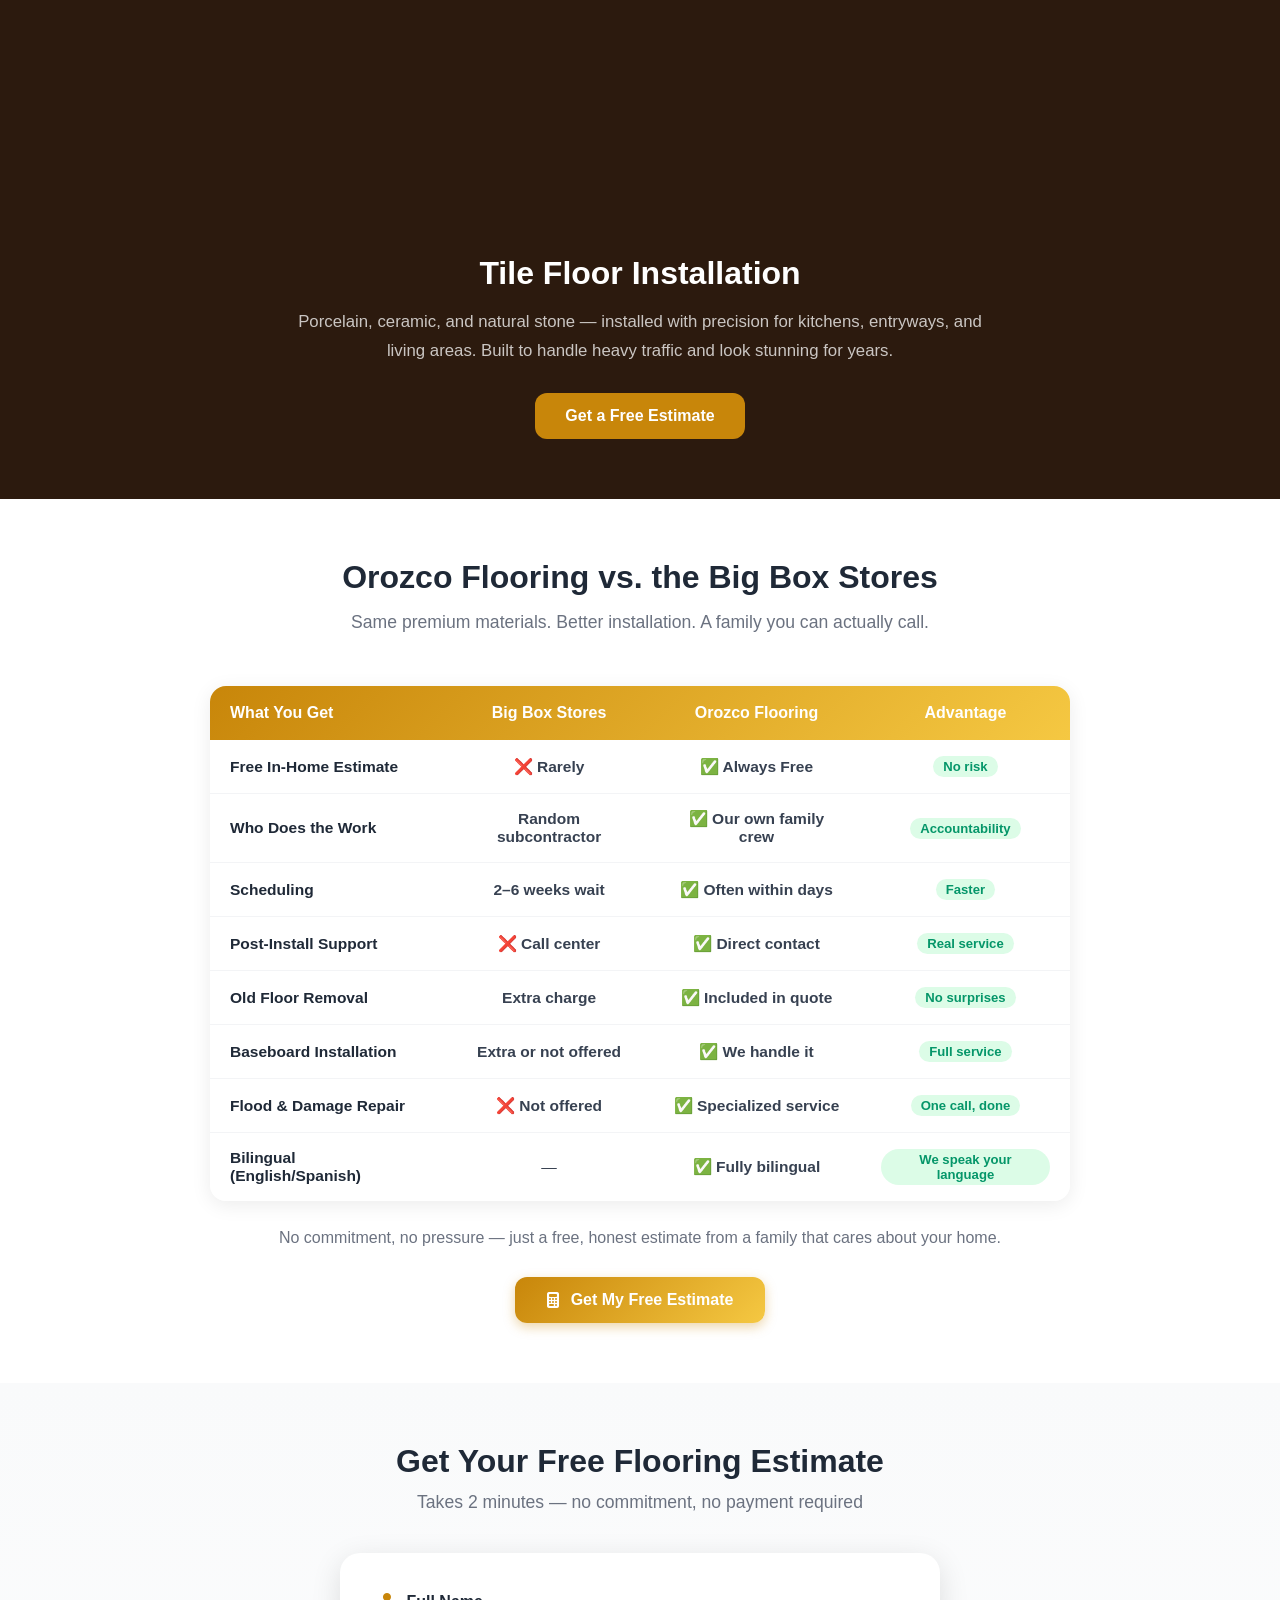
==== commit e5bfb356: "Add 6 service pages + services nav grid + updated sitemap" ====
--- a/index.html
+++ b/index.html
@@ -767,7 +767,7 @@
     <p class="section-subtitle">We don't just install floors — we carry a family tradition of craftsmanship.</p>
     <div class="about-card">
       <div class="about-photo">
-        <img src="/images/them.PNG" alt="Nathaniel Orozco and his father — the Orozco Flooring family team">
+        <img src="/images/them.PNG" alt="Nathaniel Orozco and his father — the Orozco Flooring family team" style="object-position: top;">
       </div>
       <div class="about-text-col">
         <div class="about-icon"><i class="fas fa-house-chimney-heart"></i></div>
@@ -781,6 +781,38 @@
           <span class="about-badge"><i class="fas fa-star"></i> Thousands of Clients Served</span>
         </div>
       </div>
+    </div>
+  </section>
+
+  <!-- SERVICES NAV -->
+  <section style="padding:52px 20px;background:#f9fafb;">
+    <h2 style="text-align:center;font-size:1.8rem;font-weight:800;color:#1f2937;margin-bottom:10px;">Our Services</h2>
+    <p style="text-align:center;color:#6b7280;margin-bottom:36px;font-size:1rem;">Click any service to learn more and get a free estimate.</p>
+    <div style="display:grid;grid-template-columns:repeat(auto-fit,minmax(200px,1fr));gap:14px;max-width:1000px;margin:0 auto;">
+      <a href="/lvp-installation-san-diego.html" style="display:flex;flex-direction:column;align-items:center;gap:10px;background:#fff;border:1px solid rgba(200,134,10,.15);border-radius:16px;padding:24px 16px;text-decoration:none;transition:box-shadow .2s;" onmouseover="this.style.boxShadow='0 6px 20px rgba(200,134,10,.15)'" onmouseout="this.style.boxShadow='none'">
+        <div style="width:50px;height:50px;border-radius:50%;background:linear-gradient(135deg,#C8860A,#F5C842);display:flex;align-items:center;justify-content:center;font-size:1.4rem;color:#fff;"><i class="fas fa-layer-group"></i></div>
+        <span style="font-weight:700;color:#1f2937;font-size:.97rem;text-align:center;">LVP Installation</span>
+      </a>
+      <a href="/engineered-wood-flooring-san-diego.html" style="display:flex;flex-direction:column;align-items:center;gap:10px;background:#fff;border:1px solid rgba(200,134,10,.15);border-radius:16px;padding:24px 16px;text-decoration:none;transition:box-shadow .2s;" onmouseover="this.style.boxShadow='0 6px 20px rgba(200,134,10,.15)'" onmouseout="this.style.boxShadow='none'">
+        <div style="width:50px;height:50px;border-radius:50%;background:linear-gradient(135deg,#C8860A,#F5C842);display:flex;align-items:center;justify-content:center;font-size:1.4rem;color:#fff;"><i class="fas fa-tree"></i></div>
+        <span style="font-weight:700;color:#1f2937;font-size:.97rem;text-align:center;">Engineered Wood</span>
+      </a>
+      <a href="/tile-flooring-san-diego.html" style="display:flex;flex-direction:column;align-items:center;gap:10px;background:#fff;border:1px solid rgba(200,134,10,.15);border-radius:16px;padding:24px 16px;text-decoration:none;transition:box-shadow .2s;" onmouseover="this.style.boxShadow='0 6px 20px rgba(200,134,10,.15)'" onmouseout="this.style.boxShadow='none'">
+        <div style="width:50px;height:50px;border-radius:50%;background:linear-gradient(135deg,#C8860A,#F5C842);display:flex;align-items:center;justify-content:center;font-size:1.4rem;color:#fff;"><i class="fas fa-border-all"></i></div>
+        <span style="font-weight:700;color:#1f2937;font-size:.97rem;text-align:center;">Tile Installation</span>
+      </a>
+      <a href="/laminate-flooring-san-diego.html" style="display:flex;flex-direction:column;align-items:center;gap:10px;background:#fff;border:1px solid rgba(200,134,10,.15);border-radius:16px;padding:24px 16px;text-decoration:none;transition:box-shadow .2s;" onmouseover="this.style.boxShadow='0 6px 20px rgba(200,134,10,.15)'" onmouseout="this.style.boxShadow='none'">
+        <div style="width:50px;height:50px;border-radius:50%;background:linear-gradient(135deg,#C8860A,#F5C842);display:flex;align-items:center;justify-content:center;font-size:1.4rem;color:#fff;"><i class="fas fa-table-cells-large"></i></div>
+        <span style="font-weight:700;color:#1f2937;font-size:.97rem;text-align:center;">Laminate</span>
+      </a>
+      <a href="/stair-flooring-san-diego.html" style="display:flex;flex-direction:column;align-items:center;gap:10px;background:#fff;border:1px solid rgba(200,134,10,.15);border-radius:16px;padding:24px 16px;text-decoration:none;transition:box-shadow .2s;" onmouseover="this.style.boxShadow='0 6px 20px rgba(200,134,10,.15)'" onmouseout="this.style.boxShadow='none'">
+        <div style="width:50px;height:50px;border-radius:50%;background:linear-gradient(135deg,#C8860A,#F5C842);display:flex;align-items:center;justify-content:center;font-size:1.4rem;color:#fff;"><i class="fas fa-stairs"></i></div>
+        <span style="font-weight:700;color:#1f2937;font-size:.97rem;text-align:center;">Stair Installation</span>
+      </a>
+      <a href="/floor-repair-san-diego.html" style="display:flex;flex-direction:column;align-items:center;gap:10px;background:#fff;border:1px solid rgba(200,134,10,.15);border-radius:16px;padding:24px 16px;text-decoration:none;transition:box-shadow .2s;" onmouseover="this.style.boxShadow='0 6px 20px rgba(200,134,10,.15)'" onmouseout="this.style.boxShadow='none'">
+        <div style="width:50px;height:50px;border-radius:50%;background:linear-gradient(135deg,#C8860A,#F5C842);display:flex;align-items:center;justify-content:center;font-size:1.4rem;color:#fff;"><i class="fas fa-wrench"></i></div>
+        <span style="font-weight:700;color:#1f2937;font-size:.97rem;text-align:center;">Repairs</span>
+      </a>
     </div>
   </section>
 
